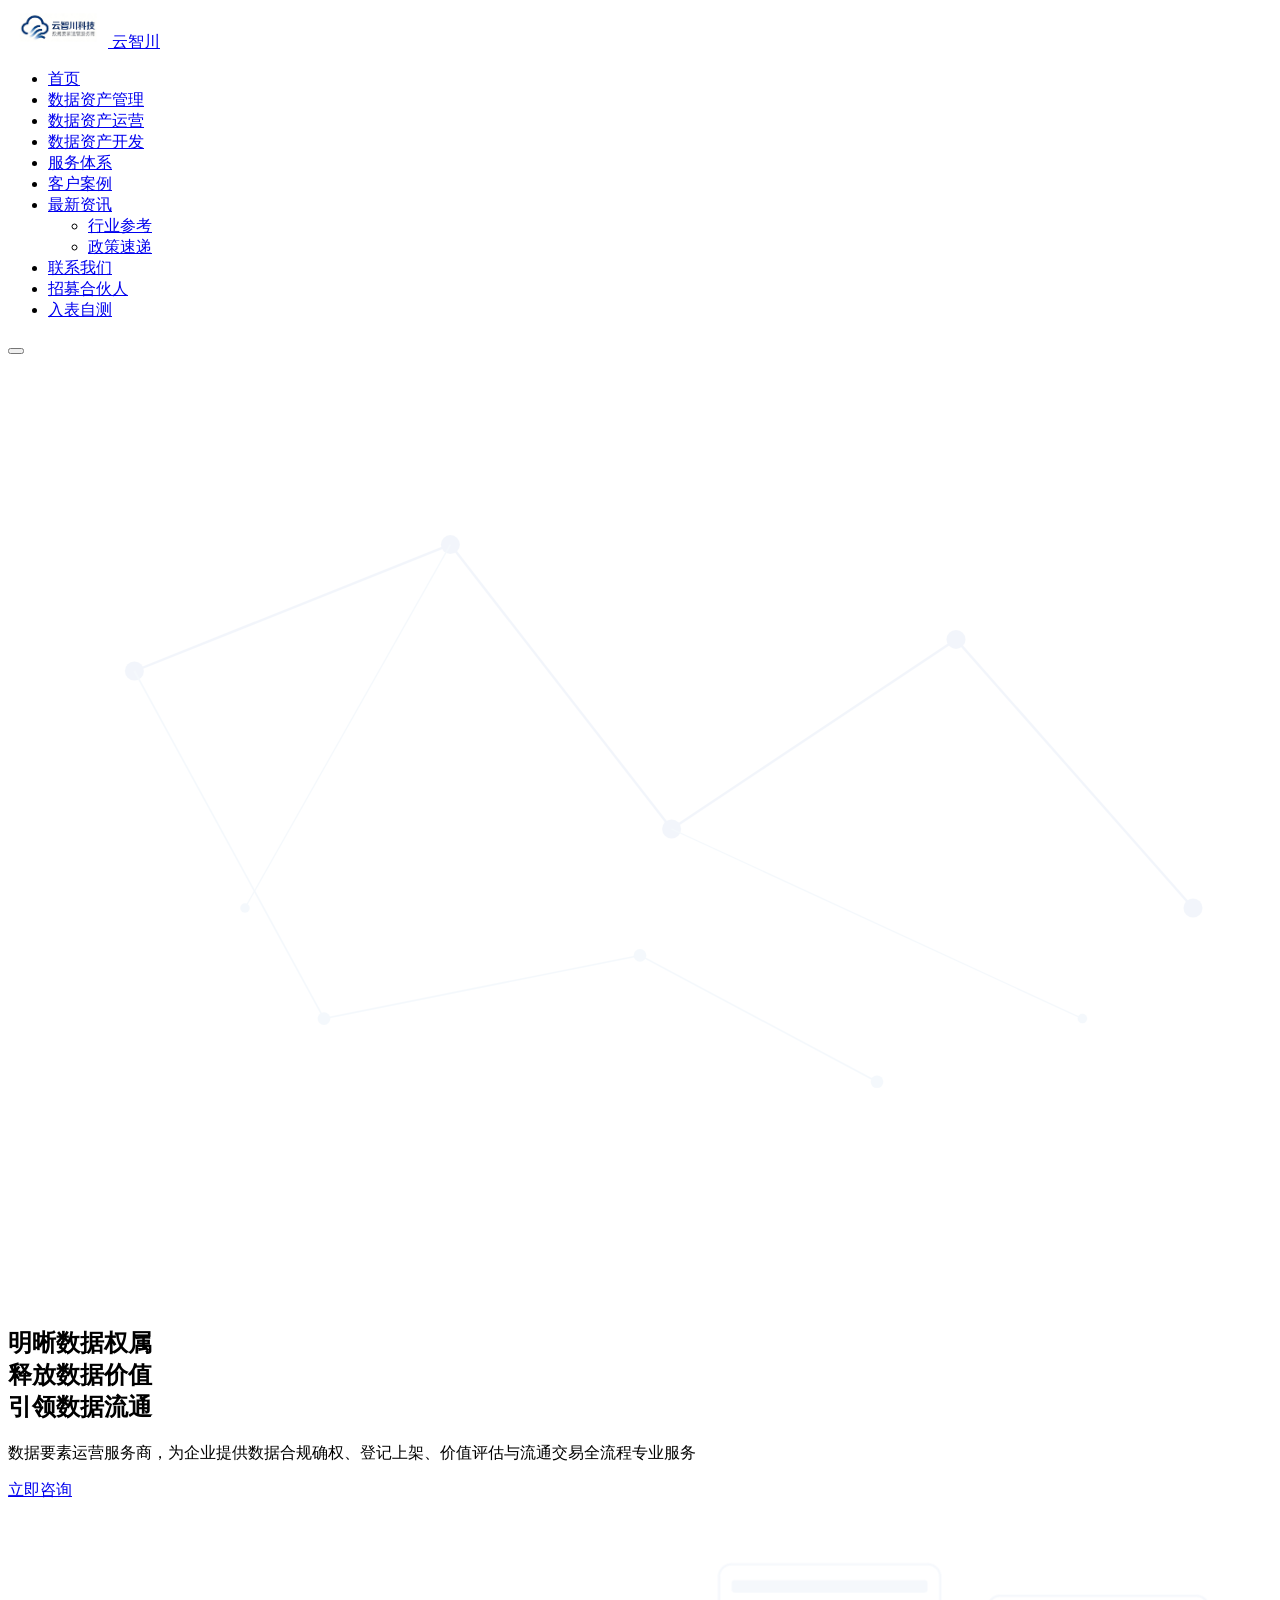
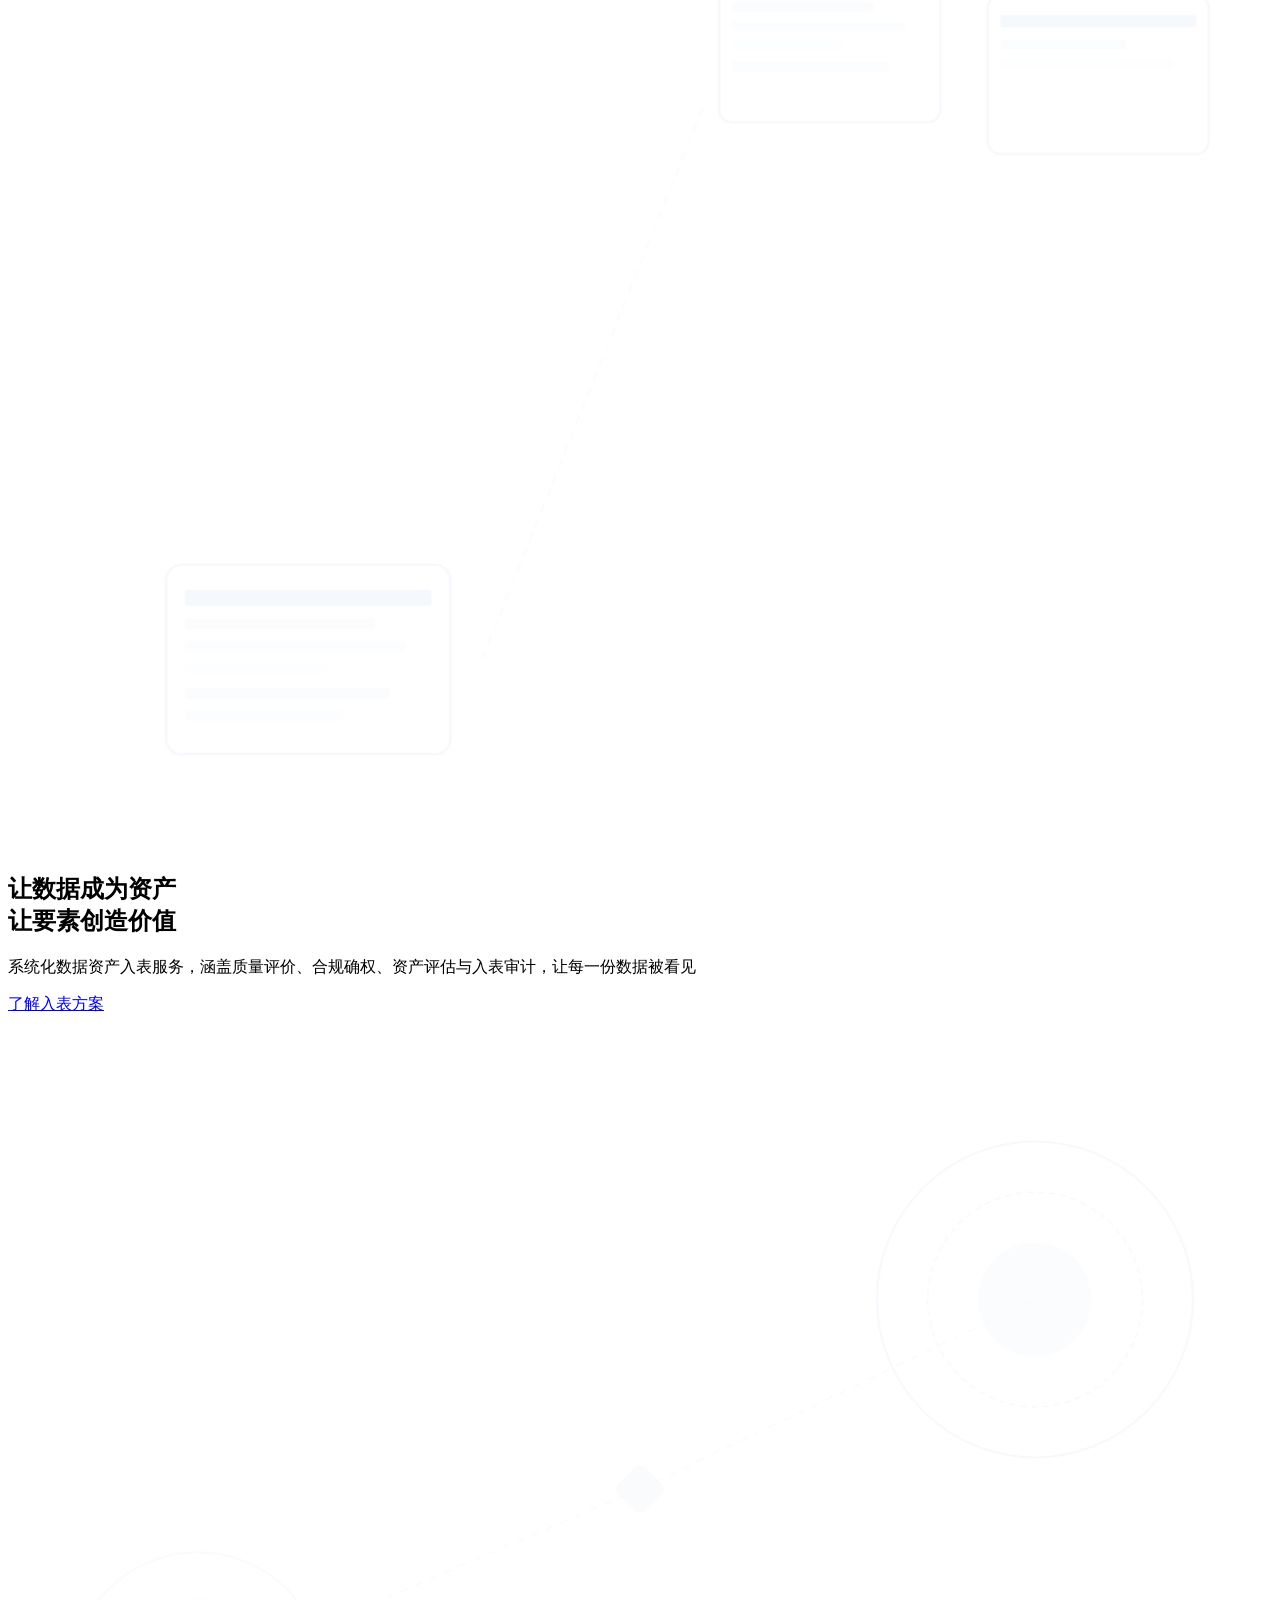
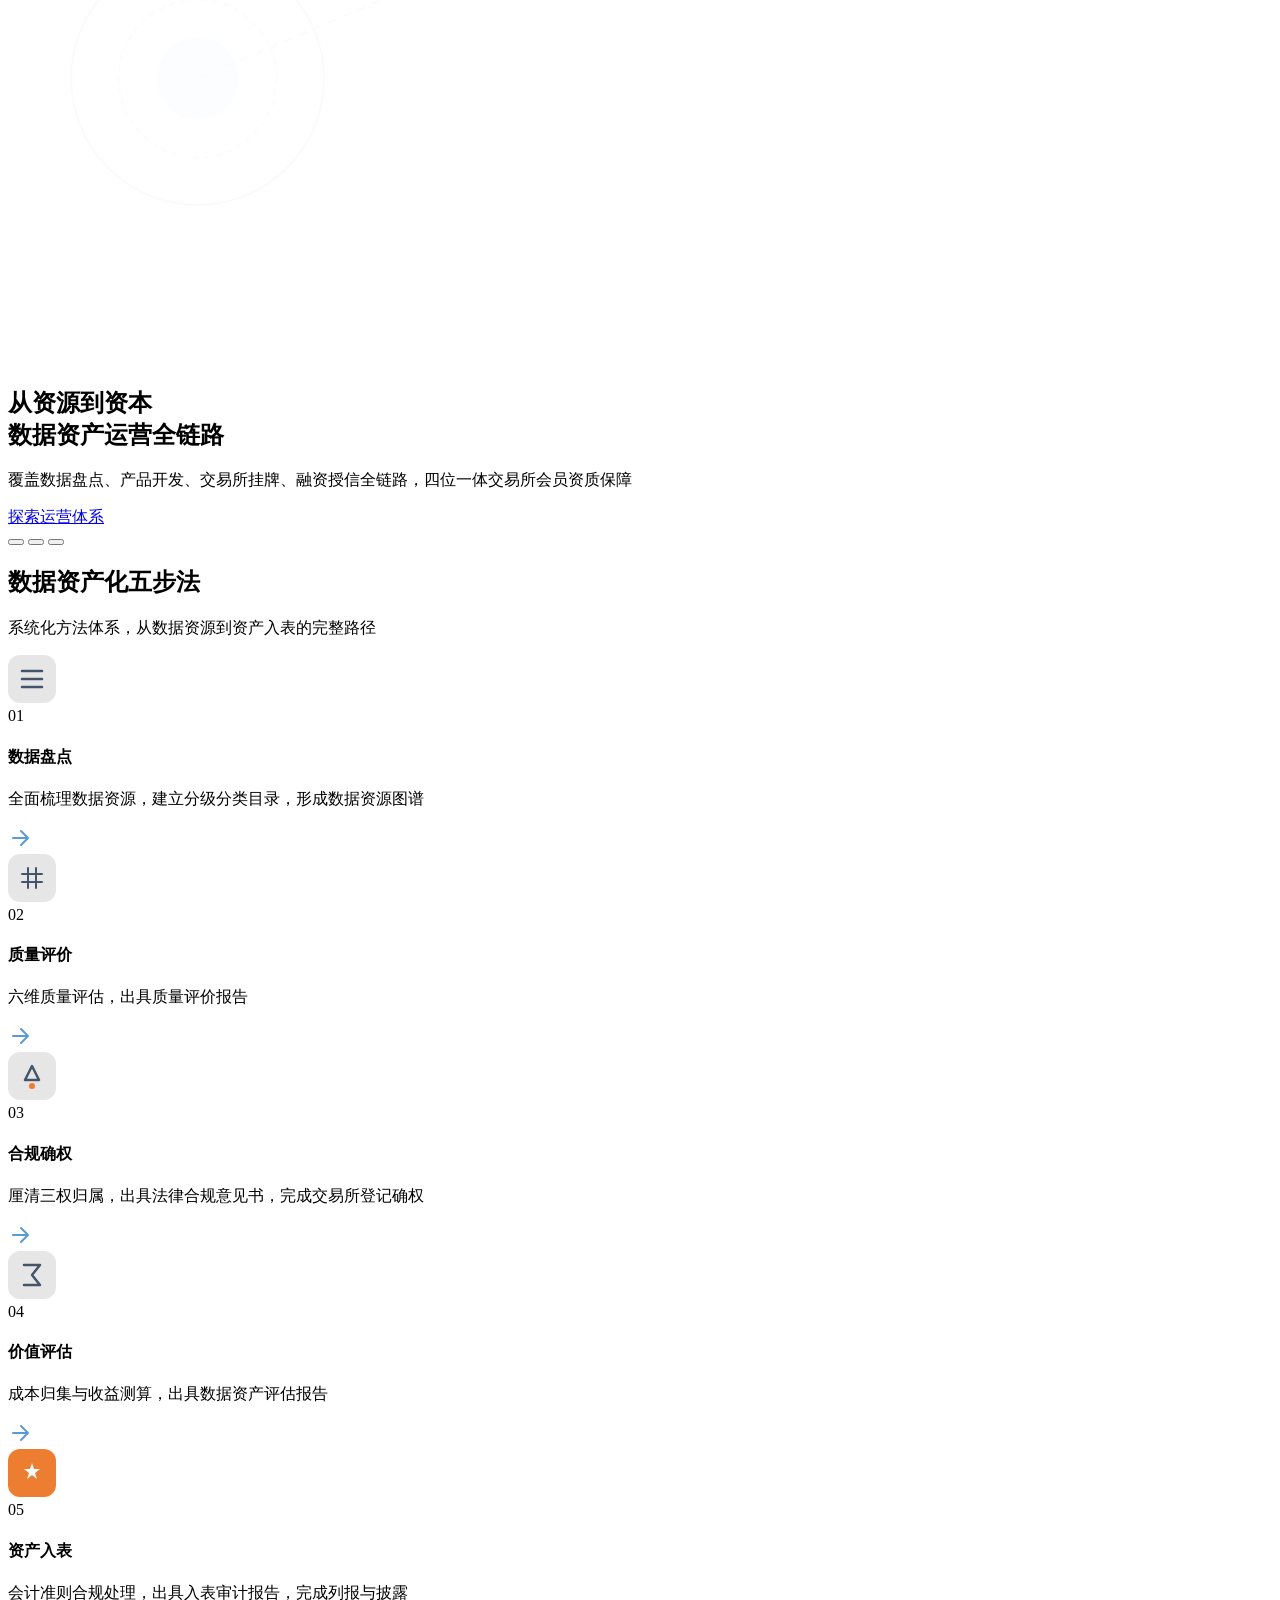
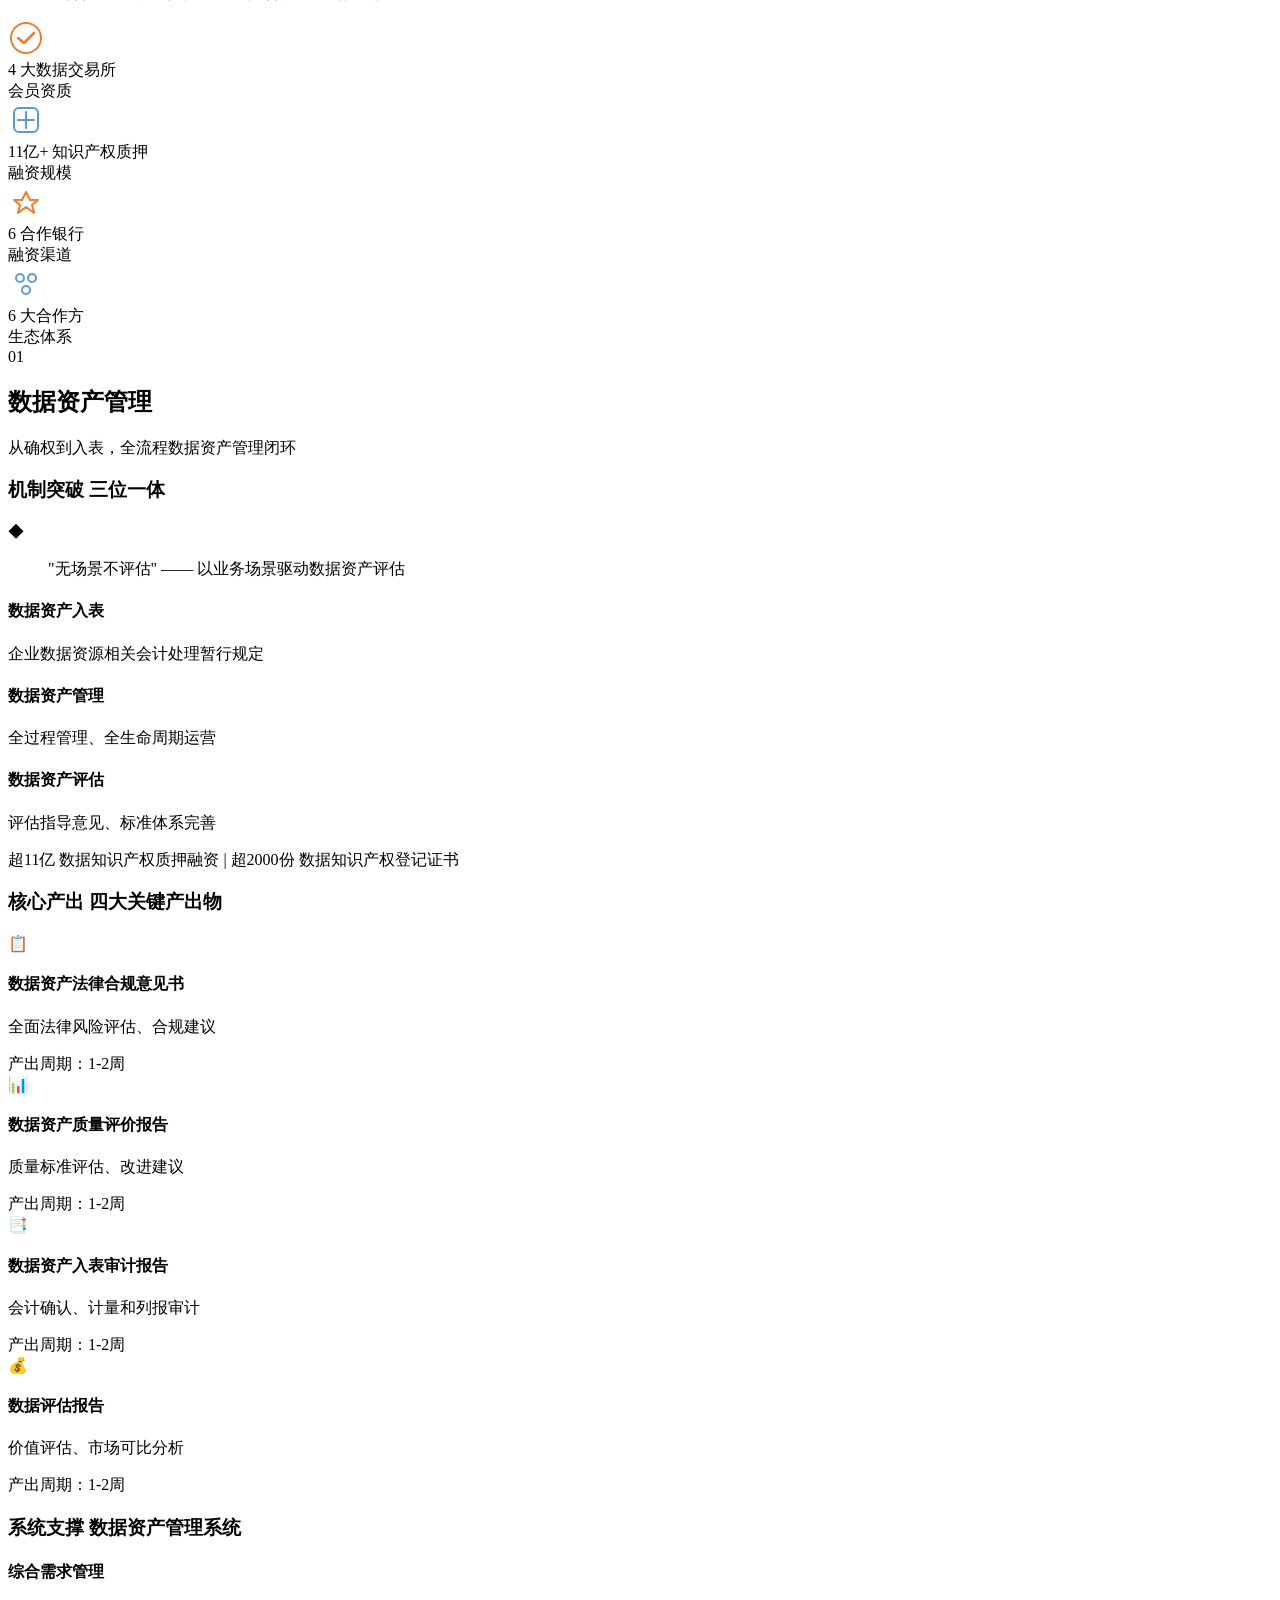
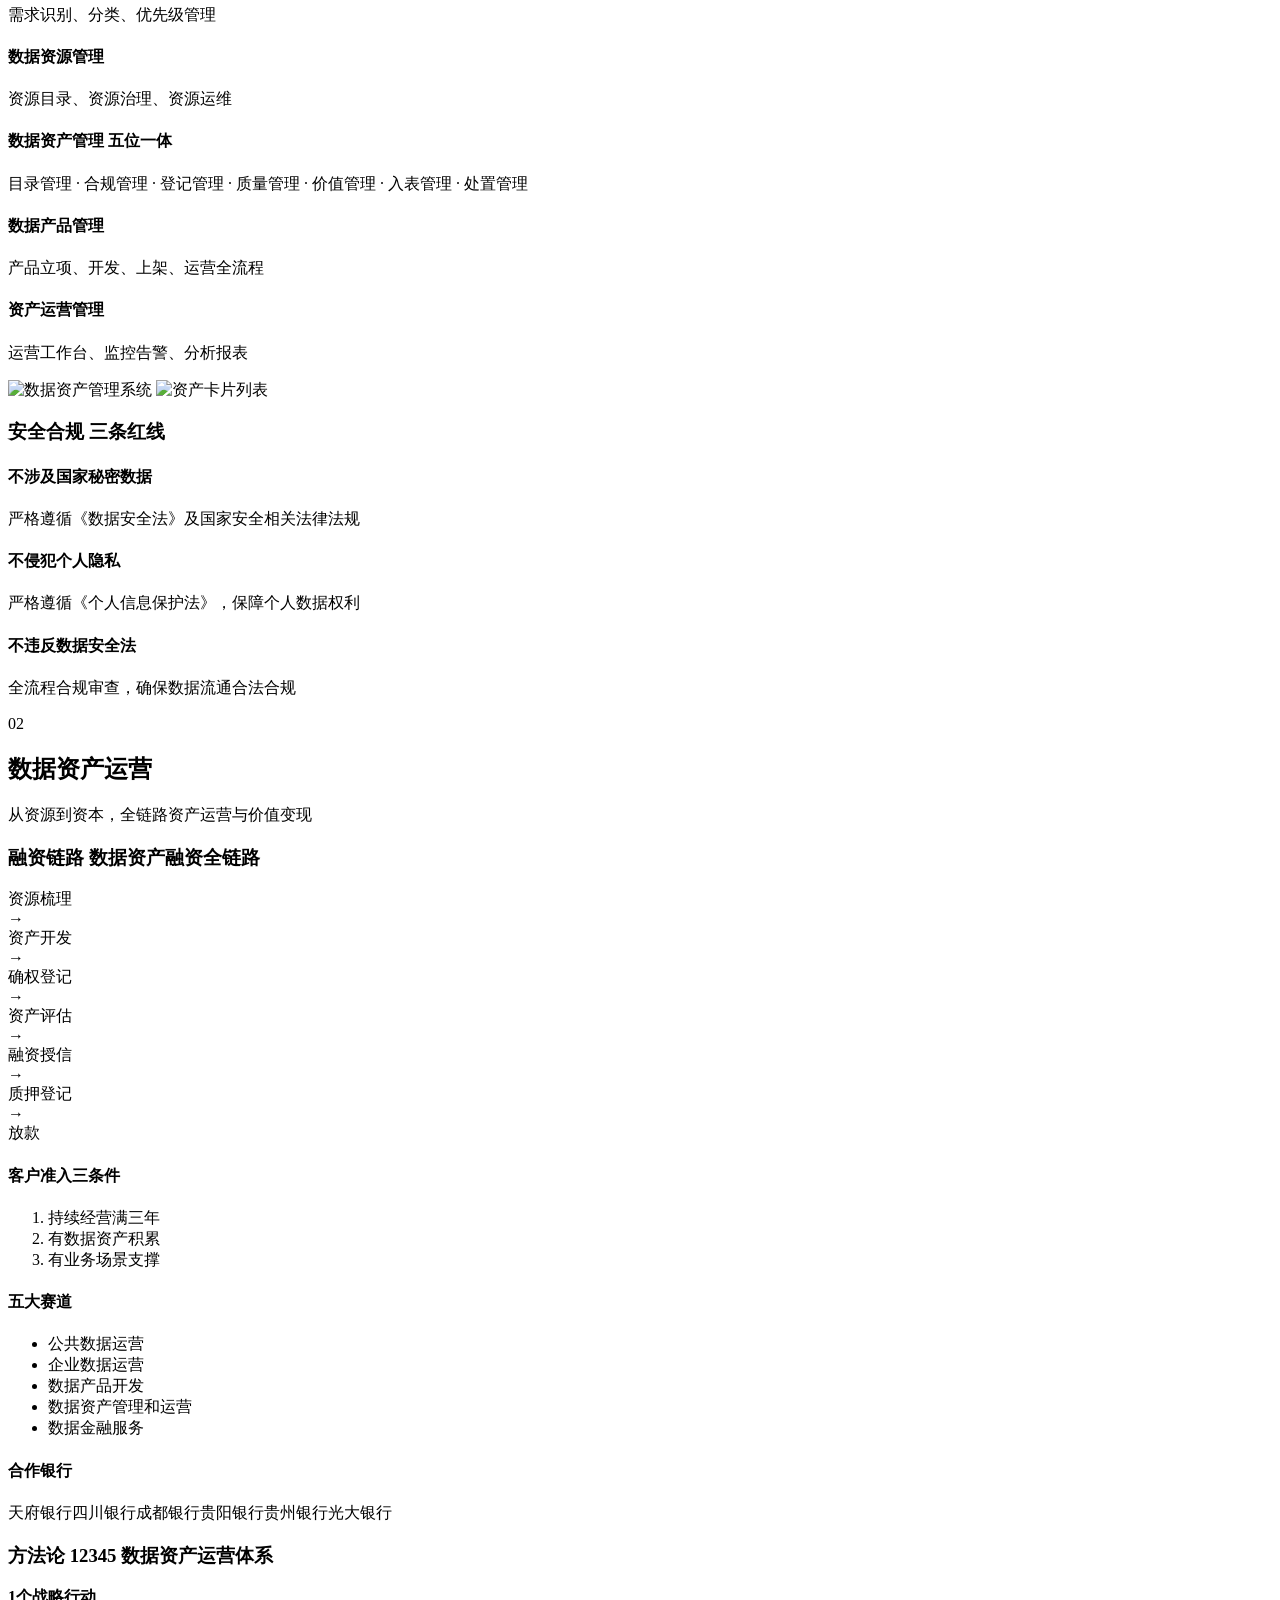
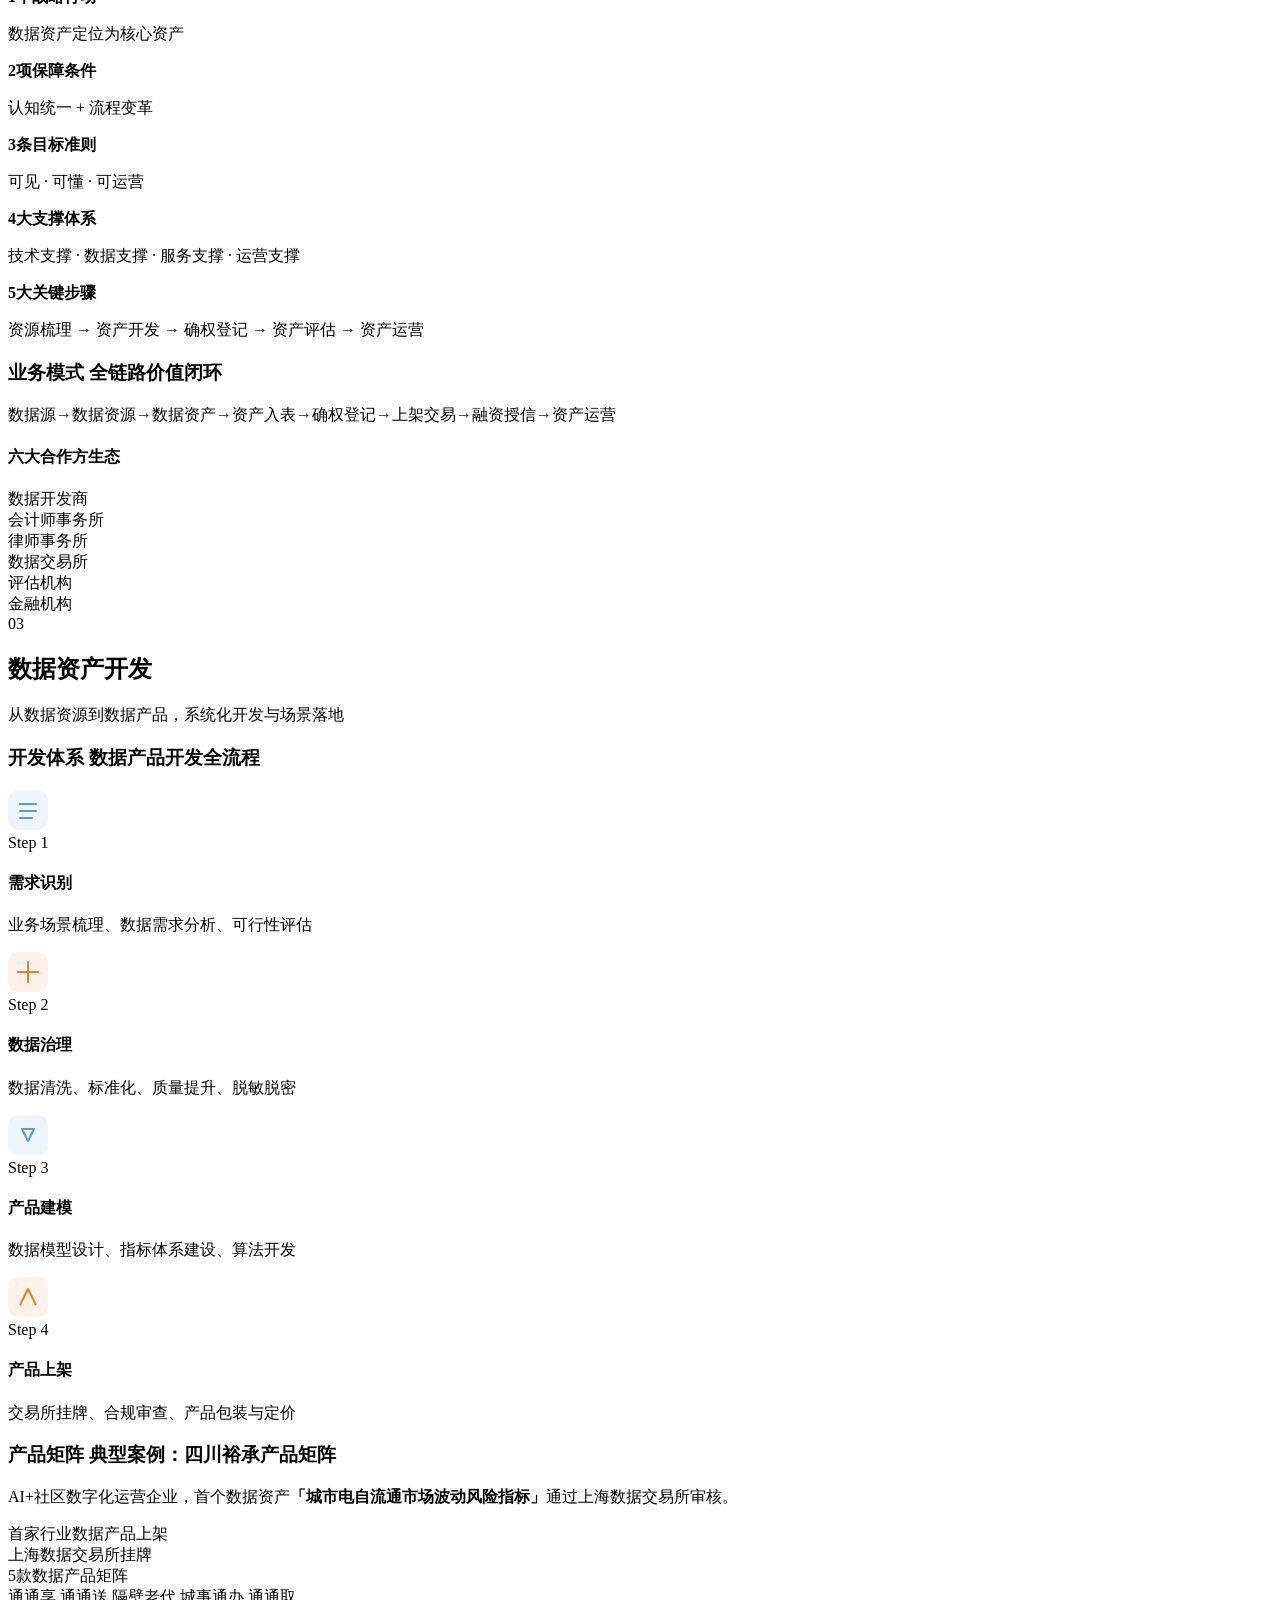
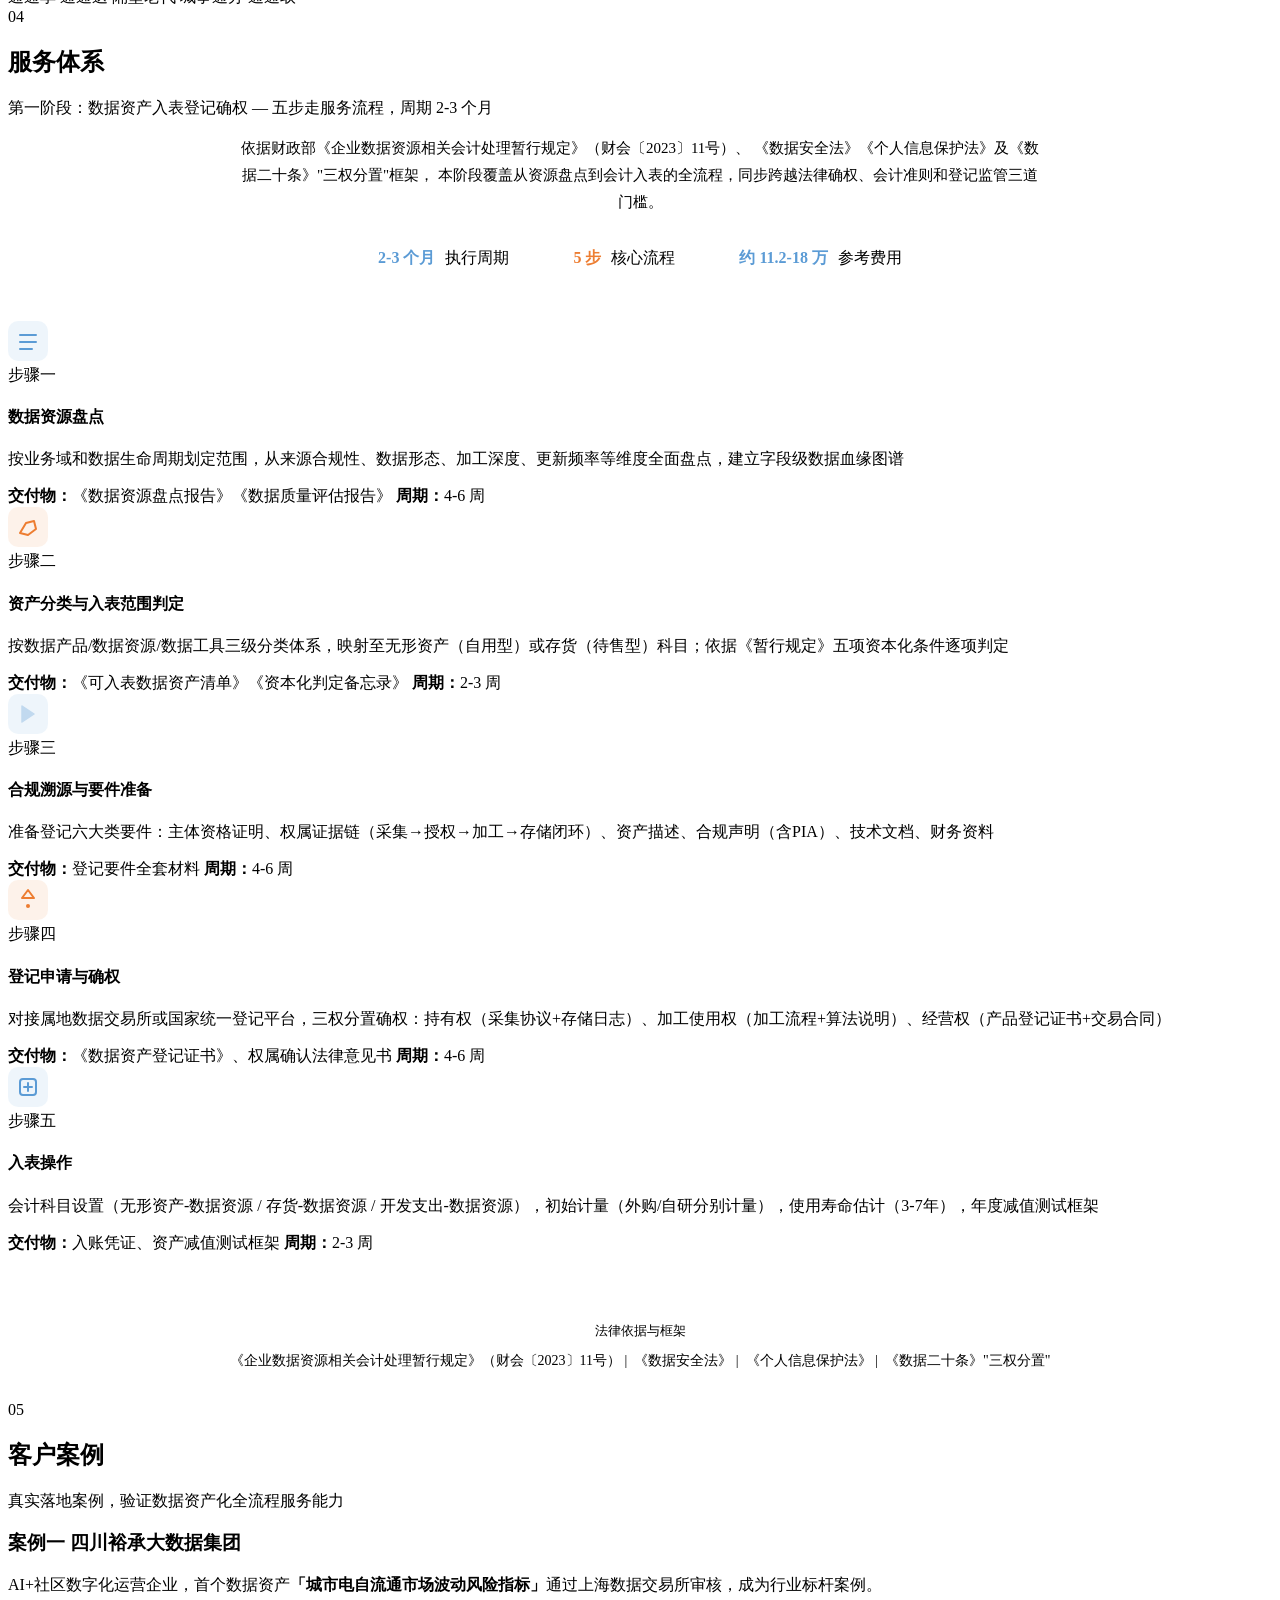
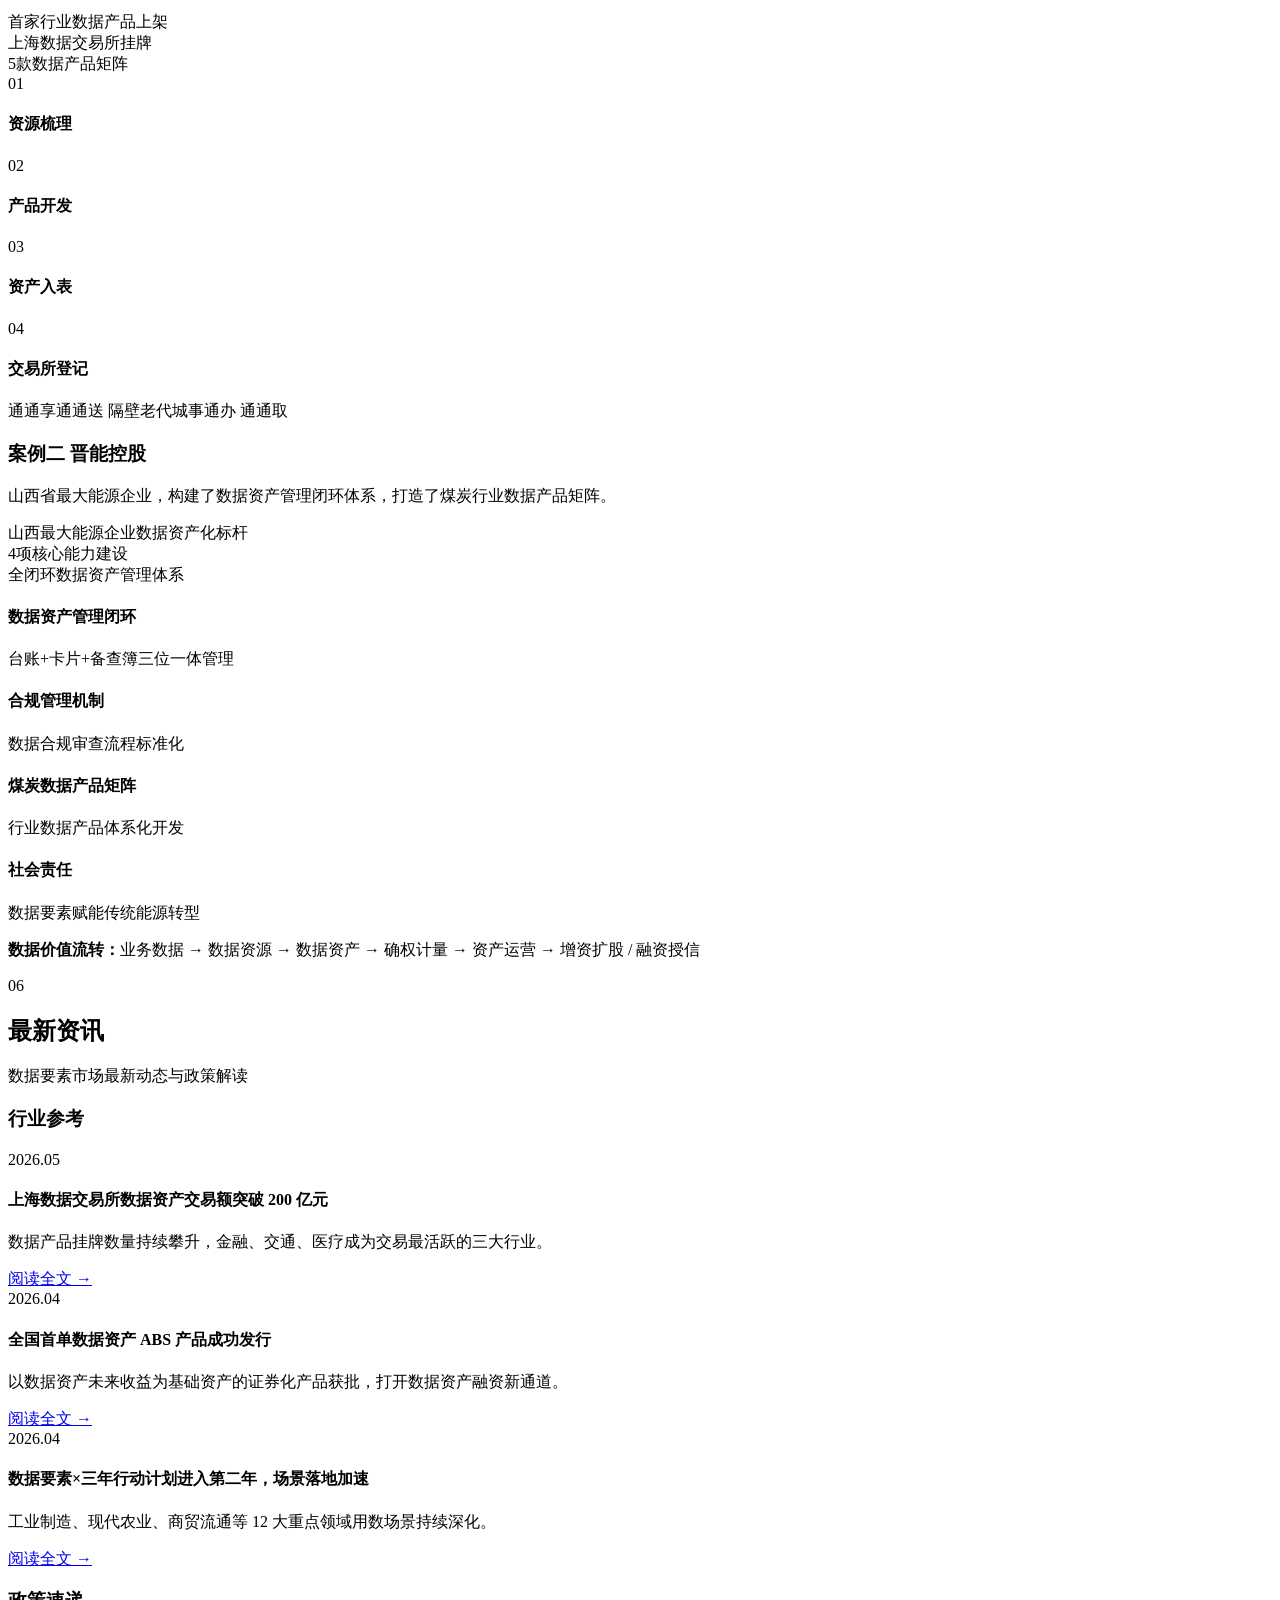
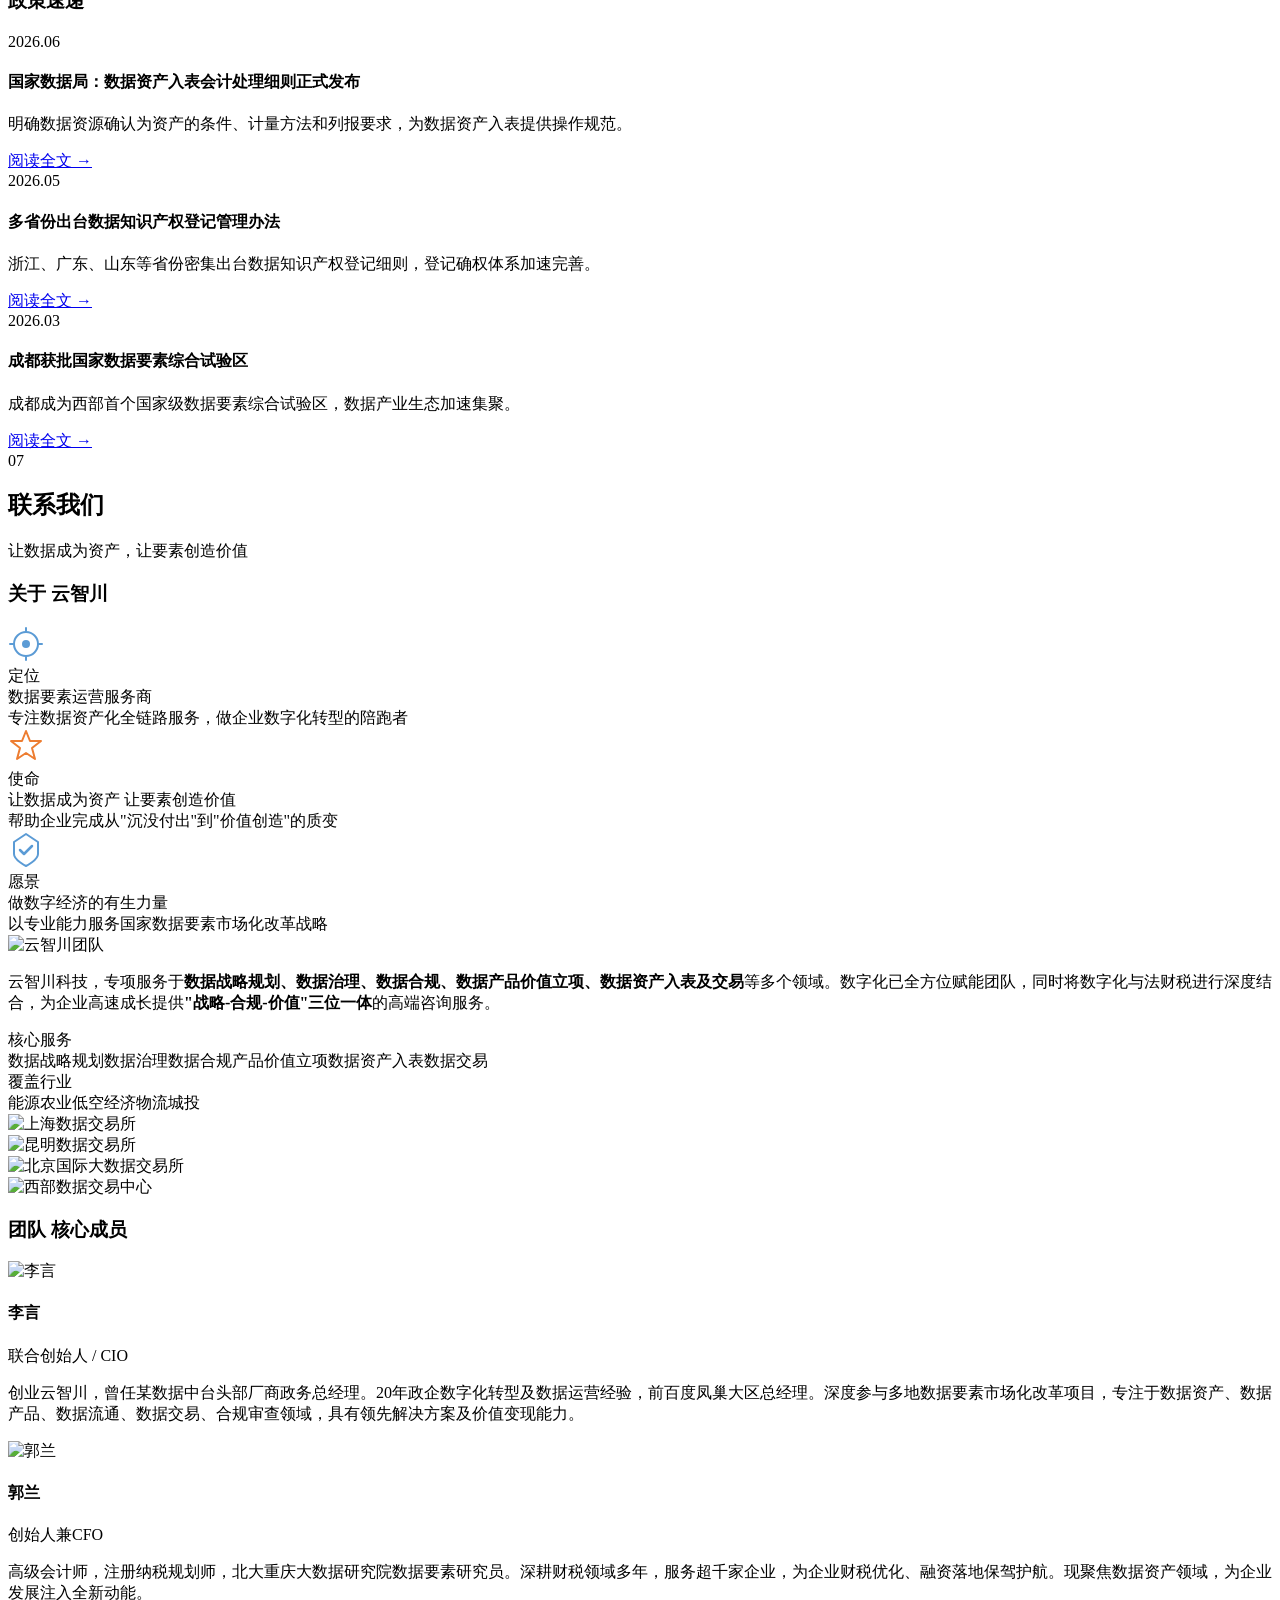
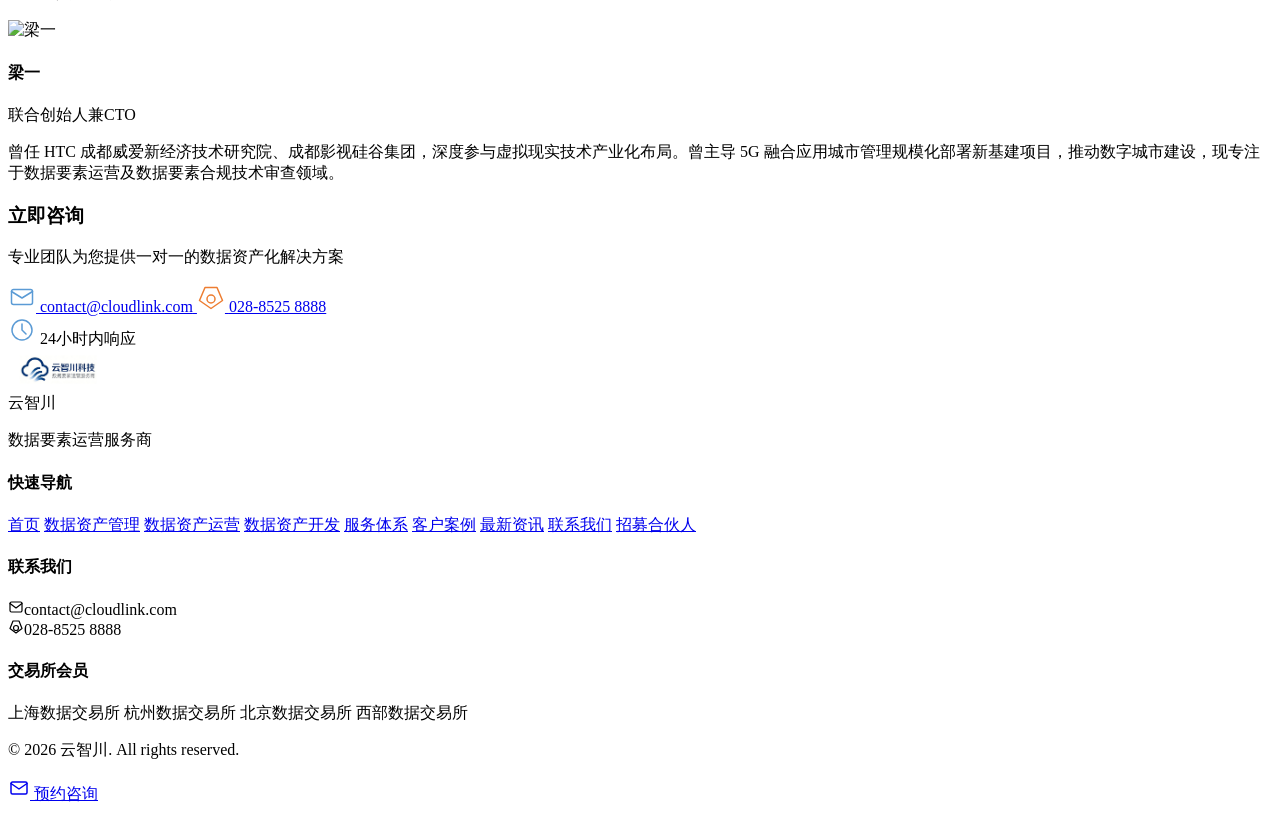
==== index.html @ da071f2e "修复SVG图标尺寸，精确调整logo尺寸为100x39" ====
<!DOCTYPE html>
<html lang="zh-CN">
<head>
<meta charset="UTF-8">
<meta name="viewport" content="width=device-width, initial-scale=1.0">
<meta name="description" content="云智川 - 数据要素运营服务商，让数据成为资产，让要素创造价值">
<title>云智川科技 | 数据要素运营服务商</title>
<link rel="icon" type="image/x-icon" href="images/logo.jpg">
<link rel="stylesheet" href="style.css">
<noscript><style>[data-animate]{opacity:1;transform:none;transition:none}</style></noscript>
</head>
<body>

<!-- ========== HEADER ========== -->
<header class="site-header" id="header">
  <div class="header-inner">
    <a class="logo" href="#home">
      <img src="images/logo.jpg" alt="云智川科技" width="100" height="39" loading="eager">
      <span class="logo-text">云智川</span>
    </a>
    <nav class="main-nav" id="mainNav">
      <ul>
        <li><a href="#home" class="active" aria-current="page">首页</a></li>
        <li><a href="#asset-management">数据资产管理</a></li>
        <li><a href="operations.html">数据资产运营</a></li>
        <li><a href="data-asset-dev.html">数据资产开发</a></li>
        <li><a href="services.html">服务体系</a></li>
        <li><a href="#cases">客户案例</a></li>
        <li class="nav-dropdown">
          <a href="#news" class="nav-dropdown-toggle">最新资讯</a>
          <ul class="nav-dropdown-menu">
            <li><a href="industry-reference.html">行业参考</a></li>
            <li><a href="#news-policy">政策速递</a></li>
          </ul>
        </li>
        <li><a href="#contact">联系我们</a></li>
        <li><a href="partner.html">招募合伙人</a></li>
        <li><a href="self-test.html" class="nav-cta">入表自测</a></li>
      </ul>
    </nav>
    <button class="menu-toggle" id="menuToggle" aria-label="菜单" aria-expanded="false">
      <span></span><span></span><span></span>
    </button>
  </div>
</header>

<main>
<!-- ========== SECTION 1: 首页 HERO CAROUSEL ========== -->
<section class="hero-carousel" id="home">
  <div class="hero-slides" id="heroSlides">
    <!-- Slide 1: 数据权属·流通 -->
    <div class="hero-slide active">
      <div class="hero-slide-bg hero-bg-1"></div>
      <svg class="hero-bg-art" viewBox="0 0 800 600" preserveAspectRatio="xMidYMid slice" xmlns="http://www.w3.org/2000/svg">
        <g opacity="0.06">
          <line x1="80" y1="200" x2="280" y2="120" stroke="#3b6ec4" stroke-width="1.5"/><circle cx="80" cy="200" r="6" fill="#3b6ec4"/><circle cx="280" cy="120" r="6" fill="#3b6ec4"/>
          <line x1="280" y1="120" x2="420" y2="300" stroke="#3b6ec4" stroke-width="1.5"/><circle cx="420" cy="300" r="6" fill="#3b6ec4"/>
          <line x1="420" y1="300" x2="600" y2="180" stroke="#3b6ec4" stroke-width="1.5"/><circle cx="600" cy="180" r="6" fill="#3b6ec4"/>
          <line x1="600" y1="180" x2="750" y2="350" stroke="#3b6ec4" stroke-width="1.5"/><circle cx="750" cy="350" r="6" fill="#3b6ec4"/>
          <line x1="80" y1="200" x2="200" y2="420" stroke="#5b9bd5" stroke-width="1"/><circle cx="200" cy="420" r="4" fill="#5b9bd5"/>
          <line x1="200" y1="420" x2="400" y2="380" stroke="#5b9bd5" stroke-width="1"/><circle cx="400" cy="380" r="4" fill="#5b9bd5"/>
          <line x1="400" y1="380" x2="550" y2="460" stroke="#5b9bd5" stroke-width="1"/><circle cx="550" cy="460" r="4" fill="#5b9bd5"/>
          <line x1="280" y1="120" x2="150" y2="350" stroke="#5b9bd5" stroke-width="0.8"/><circle cx="150" cy="350" r="3" fill="#5b9bd5"/>
          <line x1="420" y1="300" x2="680" y2="420" stroke="#5b9bd5" stroke-width="0.8"/><circle cx="680" cy="420" r="3" fill="#5b9bd5"/>
        </g>
      </svg>
      <div class="hero-slide-content">
        <h2 class="hero-slide-title">明晰数据权属<br>释放数据价值<br>引领数据流通</h2>
        <p class="hero-slide-desc">数据要素运营服务商，为企业提供数据合规确权、登记上架、价值评估与流通交易全流程专业服务</p>
        <a href="#contact" class="btn-cta">立即咨询</a>
      </div>
      <div class="hero-slide-decors">
        <span class="decor-diamond"></span><span class="decor-diamond"></span><span class="decor-diamond"></span>
        <span class="decor-line"></span>
      </div>
    </div>
    <!-- Slide 2: 数据资产·入表 -->
    <div class="hero-slide">
      <div class="hero-slide-bg hero-bg-2"></div>
      <svg class="hero-bg-art" viewBox="0 0 800 600" preserveAspectRatio="xMidYMid slice" xmlns="http://www.w3.org/2000/svg">
        <g opacity="0.05">
          <rect x="450" y="40" width="140" height="100" rx="8" fill="none" stroke="#3b6ec4" stroke-width="1.5"/>
          <rect x="458" y="50" width="124" height="8" rx="2" fill="#3b6ec4"/>
          <rect x="458" y="64" width="90" height="6" rx="2" fill="#5b9bd5" opacity="0.6"/>
          <rect x="458" y="76" width="110" height="6" rx="2" fill="#5b9bd5" opacity="0.4"/>
          <rect x="458" y="88" width="70" height="6" rx="2" fill="#5b9bd5" opacity="0.3"/>
          <rect x="458" y="102" width="100" height="6" rx="2" fill="#5b9bd5" opacity="0.5"/>
          <rect x="620" y="60" width="140" height="100" rx="8" fill="none" stroke="#3b6ec4" stroke-width="1.5"/>
          <rect x="628" y="72" width="124" height="8" rx="2" fill="#3b6ec4"/>
          <rect x="628" y="88" width="80" height="6" rx="2" fill="#5b9bd5" opacity="0.5"/>
          <rect x="628" y="100" width="110" height="6" rx="2" fill="#5b9bd5" opacity="0.4"/>
          <rect x="100" y="420" width="180" height="120" rx="10" fill="none" stroke="#3b6ec4" stroke-width="1.5"/>
          <rect x="112" y="436" width="156" height="10" rx="2" fill="#3b6ec4"/>
          <rect x="112" y="454" width="120" height="7" rx="2" fill="#5b9bd5" opacity="0.5"/>
          <rect x="112" y="468" width="140" height="7" rx="2" fill="#5b9bd5" opacity="0.4"/>
          <rect x="112" y="482" width="90" height="7" rx="2" fill="#5b9bd5" opacity="0.3"/>
          <rect x="112" y="498" width="130" height="7" rx="2" fill="#5b9bd5" opacity="0.5"/>
          <rect x="112" y="512" width="100" height="7" rx="2" fill="#5b9bd5" opacity="0.35"/>
          <line x1="300" y1="480" x2="440" y2="130" stroke="#5b9bd5" stroke-width="0.8" stroke-dasharray="6,4"/>
        </g>
      </svg>
      <div class="hero-slide-content">
        <h2 class="hero-slide-title">让数据成为资产<br>让要素创造价值</h2>
        <p class="hero-slide-desc">系统化数据资产入表服务，涵盖质量评价、合规确权、资产评估与入表审计，让每一份数据被看见</p>
        <a href="#asset-management" class="btn-cta">了解入表方案</a>
      </div>
      <div class="hero-slide-decors">
        <span class="decor-diamond"></span><span class="decor-diamond"></span><span class="decor-diamond"></span>
        <span class="decor-line"></span><span class="decor-line secondary"></span>
      </div>
    </div>
    <!-- Slide 3: 运营全链路 -->
    <div class="hero-slide">
      <div class="hero-slide-bg hero-bg-3"></div>
      <svg class="hero-bg-art" viewBox="0 0 800 600" preserveAspectRatio="xMidYMid slice" xmlns="http://www.w3.org/2000/svg">
        <g opacity="0.05">
          <circle cx="650" cy="180" r="100" fill="none" stroke="#3b6ec4" stroke-width="1.2"/>
          <circle cx="650" cy="180" r="68" fill="none" stroke="#3b6ec4" stroke-width="0.8" stroke-dasharray="4,3"/>
          <circle cx="650" cy="180" r="36" fill="#3b6ec4" opacity="0.4"/>
          <circle cx="120" cy="420" r="80" fill="none" stroke="#5b9bd5" stroke-width="1"/>
          <circle cx="120" cy="420" r="50" fill="none" stroke="#5b9bd5" stroke-width="0.7" stroke-dasharray="4,3"/>
          <circle cx="120" cy="420" r="26" fill="#5b9bd5" opacity="0.35"/>
          <line x1="120" y1="420" x2="400" y2="300" stroke="#5b9bd5" stroke-width="0.7" stroke-dasharray="5,5"/>
          <line x1="400" y1="300" x2="650" y2="180" stroke="#5b9bd5" stroke-width="0.7" stroke-dasharray="5,5"/>
          <rect x="388" y="288" width="24" height="24" rx="4" fill="#3b6ec4" opacity="0.5" transform="rotate(45 400 300)"/>
        </g>
      </svg>
      <div class="hero-slide-content">
        <h2 class="hero-slide-title">从资源到资本<br>数据资产运营全链路</h2>
        <p class="hero-slide-desc">覆盖数据盘点、产品开发、交易所挂牌、融资授信全链路，四位一体交易所会员资质保障</p>
        <a href="#asset-operation" class="btn-cta">探索运营体系</a>
      </div>
      <div class="hero-slide-decors">
        <span class="decor-diamond"></span><span class="decor-diamond"></span><span class="decor-diamond"></span>
        <span class="decor-line"></span><span class="decor-line secondary"></span><span class="decor-line tertiary"></span>
      </div>
    </div>
  </div>
  <!-- Indicators -->
  <div class="hero-indicators" id="heroIndicators">
    <button class="hero-dot active" data-slide="0" aria-label="Slide 1"></button>
    <button class="hero-dot" data-slide="1" aria-label="Slide 2"></button>
    <button class="hero-dot" data-slide="2" aria-label="Slide 3"></button>
  </div>
  <div class="hero-scroll-hint"><span></span></div>
</section>

<!-- ========== 数据资产化五步法 ========== -->
<section class="section methodology-strip" id="methodology">
  <div class="container">
    <div class="section-header">
      <h2>数据资产化五步法</h2>
      <p class="section-desc">系统化方法体系，从数据资源到资产入表的完整路径</p>
    </div>
    <div class="methodology-flow">
      <div class="method-step" data-animate>
        <div class="method-icon"><svg width="48" height="48" viewBox="0 0 48 48" fill="none"><rect width="48" height="48" rx="12" fill="#E7E6E6"/><path d="M14 16h20M14 24h20M14 32h20" stroke="#44546A" stroke-width="2.5" stroke-linecap="round"/></svg></div>
        <div class="method-num">01</div>
        <h4>数据盘点</h4>
        <p>全面梳理数据资源，建立分级分类目录，形成数据资源图谱</p>
      </div>
      <div class="method-connector"><svg width="24" height="24" viewBox="0 0 24 24" fill="none"><path d="M5 12h14M13 5l7 7-7 7" stroke="#5B9BD5" stroke-width="2" stroke-linecap="round" stroke-linejoin="round"/></svg></div>
      <div class="method-step" data-animate>
        <div class="method-icon"><svg width="48" height="48" viewBox="0 0 48 48" fill="none"><rect width="48" height="48" rx="12" fill="#E7E6E6"/><path d="M20 14v20M28 14v20M14 20h20M14 28h20" stroke="#44546A" stroke-width="2" stroke-linecap="round"/></svg></div>
        <div class="method-num">02</div>
        <h4>质量评价</h4>
        <p>六维质量评估，出具质量评价报告</p>
      </div>
      <div class="method-connector"><svg width="24" height="24" viewBox="0 0 24 24" fill="none"><path d="M5 12h14M13 5l7 7-7 7" stroke="#5B9BD5" stroke-width="2" stroke-linecap="round" stroke-linejoin="round"/></svg></div>
      <div class="method-step" data-animate>
        <div class="method-icon"><svg width="48" height="48" viewBox="0 0 48 48" fill="none"><rect width="48" height="48" rx="12" fill="#E7E6E6"/><path d="M24 14l7 14H17l7-14z" stroke="#44546A" stroke-width="2.5" stroke-linecap="round" stroke-linejoin="round"/><circle cx="24" cy="34" r="3" fill="#ED7D31"/></svg></div>
        <div class="method-num">03</div>
        <h4>合规确权</h4>
        <p>厘清三权归属，出具法律合规意见书，完成交易所登记确权</p>
      </div>
      <div class="method-connector"><svg width="24" height="24" viewBox="0 0 24 24" fill="none"><path d="M5 12h14M13 5l7 7-7 7" stroke="#5B9BD5" stroke-width="2" stroke-linecap="round" stroke-linejoin="round"/></svg></div>
      <div class="method-step" data-animate>
        <div class="method-icon"><svg width="48" height="48" viewBox="0 0 48 48" fill="none"><rect width="48" height="48" rx="12" fill="#E7E6E6"/><path d="M16 14h16l-8 10 8 10H16" stroke="#44546A" stroke-width="2.5" stroke-linecap="round" stroke-linejoin="round"/></svg></div>
        <div class="method-num">04</div>
        <h4>价值评估</h4>
        <p>成本归集与收益测算，出具数据资产评估报告</p>
      </div>
      <div class="method-connector"><svg width="24" height="24" viewBox="0 0 24 24" fill="none"><path d="M5 12h14M13 5l7 7-7 7" stroke="#5B9BD5" stroke-width="2" stroke-linecap="round" stroke-linejoin="round"/></svg></div>
      <div class="method-step" data-animate>
        <div class="method-icon"><svg width="48" height="48" viewBox="0 0 48 48" fill="none"><rect width="48" height="48" rx="12" fill="#ED7D31"/><path d="M24 14l2 6h6l-5 4 2 6-5-4-5 4 2-6-5-4h6l2-6z" fill="#FFF"/></svg></div>
        <div class="method-num">05</div>
        <h4>资产入表</h4>
        <p>会计准则合规处理，出具入表审计报告，完成列报与披露</p>
      </div>
    </div>
  </div>
</section>

<!-- ========== 信任资质 ========== -->
<section class="trust-strip" id="trust">
  <div class="container">
    <div class="trust-grid">
      <div class="trust-item">
        <div class="trust-icon"><svg width="36" height="36" viewBox="0 0 36 36" fill="none"><circle cx="18" cy="18" r="15" stroke="#ED7D31" stroke-width="2"/><path d="M10 18l6 5 10-10" stroke="#ED7D31" stroke-width="2.5" stroke-linecap="round" stroke-linejoin="round"/></svg></div>
        <span class="trust-num">4</span>
        <span class="trust-label">大数据交易所<br>会员资质</span>
      </div>
      <div class="trust-item">
        <div class="trust-icon"><svg width="36" height="36" viewBox="0 0 36 36" fill="none"><rect x="6" y="6" width="24" height="24" rx="5" stroke="#5B9BD5" stroke-width="2"/><path d="M18 10v16M10 18h16" stroke="#5B9BD5" stroke-width="2" stroke-linecap="round"/></svg></div>
        <span class="trust-num">11亿+</span>
        <span class="trust-label">知识产权质押<br>融资规模</span>
      </div>
      <div class="trust-item">
        <div class="trust-icon"><svg width="36" height="36" viewBox="0 0 36 36" fill="none"><path d="M18 8l4 8h8l-6 5 2 8-8-6-8 6 2-8-6-5h8l4-8z" stroke="#ED7D31" stroke-width="2" stroke-linejoin="round"/></svg></div>
        <span class="trust-num">6</span>
        <span class="trust-label">合作银行<br>融资渠道</span>
      </div>
      <div class="trust-item">
        <div class="trust-icon"><svg width="36" height="36" viewBox="0 0 36 36" fill="none"><circle cx="12" cy="12" r="4" stroke="#5B9BD5" stroke-width="2"/><circle cx="24" cy="12" r="4" stroke="#5B9BD5" stroke-width="2"/><circle cx="18" cy="24" r="4" stroke="#5B9BD5" stroke-width="2"/></svg></div>
        <span class="trust-num">6</span>
        <span class="trust-label">大合作方<br>生态体系</span>
      </div>
    </div>
  </div>
</section>

<!-- ========== SECTION 2: 数据资产管理 ========== -->
<section class="section" id="asset-management">
  <div class="container">
    <div class="section-header">
      <span class="section-num">01</span>
      <h2>数据资产管理</h2>
      <p class="section-desc">从确权到入表，全流程数据资产管理闭环</p>
    </div>

    <!-- 三位一体机制 -->
    <div class="subsection">
      <h3><span>机制突破</span> 三位一体</h3>
      <div class="mechanism-content">
        <div class="principle-card">
          <div class="principle-icon">◆</div>
          <blockquote>"无场景不评估" —— 以业务场景驱动数据资产评估</blockquote>
        </div>
        <div class="triple-pillars">
          <div class="pillar" data-animate>
            <h4>数据资产入表</h4>
            <p>企业数据资源相关会计处理暂行规定</p>
          </div>
          <div class="pillar" data-animate>
            <h4>数据资产管理</h4>
            <p>全过程管理、全生命周期运营</p>
          </div>
          <div class="pillar" data-animate>
            <h4>数据资产评估</h4>
            <p>评估指导意见、标准体系完善</p>
          </div>
        </div>
        <div class="highlight-stats">
          <span class="accent">超11亿</span> 数据知识产权质押融资 |
          <span class="accent">超2000份</span> 数据知识产权登记证书
        </div>
      </div>
    </div>

    <!-- 四大关键产出物 -->
    <div class="subsection">
      <h3><span>核心产出</span> 四大关键产出物</h3>
      <div class="deliverables">
        <div class="deliverable-card" data-animate>
          <div class="deliverable-icon">📋</div>
          <h4>数据资产法律合规意见书</h4>
          <p>全面法律风险评估、合规建议</p>
          <span class="deliverable-cycle">产出周期：1-2周</span>
        </div>
        <div class="deliverable-card" data-animate>
          <div class="deliverable-icon">📊</div>
          <h4>数据资产质量评价报告</h4>
          <p>质量标准评估、改进建议</p>
          <span class="deliverable-cycle">产出周期：1-2周</span>
        </div>
        <div class="deliverable-card" data-animate>
          <div class="deliverable-icon">📑</div>
          <h4>数据资产入表审计报告</h4>
          <p>会计确认、计量和列报审计</p>
          <span class="deliverable-cycle">产出周期：1-2周</span>
        </div>
        <div class="deliverable-card" data-animate>
          <div class="deliverable-icon">💰</div>
          <h4>数据评估报告</h4>
          <p>价值评估、市场可比分析</p>
          <span class="deliverable-cycle">产出周期：1-2周</span>
        </div>
      </div>
    </div>

    <!-- 数据资产管理系统 -->
    <div class="subsection">
      <h3><span>系统支撑</span> 数据资产管理系统</h3>
      <div class="system-showcase">
        <div class="system-features">
          <div class="sys-feature" data-animate><h4>综合需求管理</h4><p>需求识别、分类、优先级管理</p></div>
          <div class="sys-feature" data-animate><h4>数据资源管理</h4><p>资源目录、资源治理、资源运维</p></div>
          <div class="sys-feature" data-animate><h4>数据资产管理 <span class="tag">五位一体</span></h4><p>目录管理 · 合规管理 · 登记管理 · 质量管理 · 价值管理 · 入表管理 · 处置管理</p></div>
          <div class="sys-feature" data-animate><h4>数据产品管理</h4><p>产品立项、开发、上架、运营全流程</p></div>
          <div class="sys-feature" data-animate><h4>资产运营管理</h4><p>运营工作台、监控告警、分析报表</p></div>
        </div>
        <div class="system-images">
          <img src="images/ppt_image52.png" alt="数据资产管理系统" loading="lazy">
          <img src="images/ppt_image53.png" alt="资产卡片列表" loading="lazy">
        </div>
      </div>
    </div>

    <!-- 三条红线 -->
    <div class="subsection">
      <h3><span>安全合规</span> 三条红线</h3>
      <div class="triple-pillars">
        <div class="pillar" data-animate><h4>不涉及国家秘密数据</h4><p>严格遵循《数据安全法》及国家安全相关法律法规</p></div>
        <div class="pillar" data-animate><h4>不侵犯个人隐私</h4><p>严格遵循《个人信息保护法》，保障个人数据权利</p></div>
        <div class="pillar" data-animate><h4>不违反数据安全法</h4><p>全流程合规审查，确保数据流通合法合规</p></div>
      </div>
    </div>
  </div>
</section>

<!-- ========== SECTION 3: 数据资产运营 ========== -->
<section class="section section-alt" id="asset-operation">
  <div class="container">
    <div class="section-header">
      <span class="section-num">02</span>
      <h2>数据资产运营</h2>
      <p class="section-desc">从资源到资本，全链路资产运营与价值变现</p>
    </div>

    <!-- 数据资产融资全链路 -->
    <div class="subsection">
      <h3><span>融资链路</span> 数据资产融资全链路</h3>
      <div class="finance-flow">
        <div class="finance-step">资源梳理</div><div class="finance-connector">→</div>
        <div class="finance-step">资产开发</div><div class="finance-connector">→</div>
        <div class="finance-step">确权登记</div><div class="finance-connector">→</div>
        <div class="finance-step">资产评估</div><div class="finance-connector">→</div>
        <div class="finance-step">融资授信</div><div class="finance-connector">→</div>
        <div class="finance-step">质押登记</div><div class="finance-connector">→</div>
        <div class="finance-step accent-step">放款</div>
      </div>
      <div class="finance-detail">
        <div class="detail-card"><h4>客户准入三条件</h4><ol><li>持续经营满三年</li><li>有数据资产积累</li><li>有业务场景支撑</li></ol></div>
        <div class="detail-card"><h4>五大赛道</h4><ul><li>公共数据运营</li><li>企业数据运营</li><li>数据产品开发</li><li>数据资产管理和运营</li><li>数据金融服务</li></ul></div>
        <div class="detail-card"><h4>合作银行</h4><div class="bank-grid"><span class="bank-item">天府银行</span><span class="bank-item">四川银行</span><span class="bank-item">成都银行</span><span class="bank-item">贵阳银行</span><span class="bank-item">贵州银行</span><span class="bank-item">光大银行</span></div></div>
      </div>
    </div>

    <!-- 12345方法论 -->
    <div class="subsection">
      <h3><span>方法论</span> 12345 数据资产运营体系</h3>
      <div class="pyramid">
        <div class="pyramid-level level-1" data-animate><strong>1个战略行动</strong><p>数据资产定位为核心资产</p></div>
        <div class="pyramid-level level-2" data-animate><strong>2项保障条件</strong><p>认知统一 + 流程变革</p></div>
        <div class="pyramid-level level-3" data-animate><strong>3条目标准则</strong><p>可见 · 可懂 · 可运营</p></div>
        <div class="pyramid-level level-4" data-animate><strong>4大支撑体系</strong><p>技术支撑 · 数据支撑 · 服务支撑 · 运营支撑</p></div>
        <div class="pyramid-level level-5" data-animate><strong>5大关键步骤</strong><p>资源梳理 → 资产开发 → 确权登记 → 资产评估 → 资产运营</p></div>
      </div>
    </div>

    <!-- 业务模式与生态 -->
    <div class="subsection">
      <h3><span>业务模式</span> 全链路价值闭环</h3>
      <div class="value-chain">
        <span>数据源</span><span>→</span><span>数据资源</span><span>→</span><span>数据资产</span><span>→</span><span>资产入表</span><span>→</span><span>确权登记</span><span>→</span><span>上架交易</span><span>→</span><span>融资授信</span><span>→</span><span>资产运营</span>
      </div>
      <div class="ecosystem">
        <h4>六大合作方生态</h4>
        <div class="eco-grid">
          <div class="eco-item">数据开发商</div><div class="eco-item">会计师事务所</div>
          <div class="eco-item">律师事务所</div><div class="eco-item">数据交易所</div>
          <div class="eco-item">评估机构</div><div class="eco-item">金融机构</div>
        </div>
      </div>
    </div>
  </div>
</section>

<!-- ========== SECTION 4: 数据资产开发 ========== -->
<section class="section" id="asset-development">
  <div class="container">
    <div class="section-header">
      <span class="section-num">03</span>
      <h2>数据资产开发</h2>
      <p class="section-desc">从数据资源到数据产品，系统化开发与场景落地</p>
    </div>

    <div class="subsection">
      <h3><span>开发体系</span> 数据产品开发全流程</h3>
      <div class="service-matrix">
        <div class="service-card" data-animate>
          <div class="service-card-icon"><svg width="40" height="40" viewBox="0 0 40 40" fill="none"><rect width="40" height="40" rx="10" fill="rgba(91,155,213,.1)"/><path d="M12 14h16M12 21h16M12 28h12" stroke="#5B9BD5" stroke-width="2" stroke-linecap="round"/></svg></div>
          <div class="service-card-tag">Step 1</div>
          <h4>需求识别</h4>
          <p>业务场景梳理、数据需求分析、可行性评估</p>
        </div>
        <div class="service-card" data-animate>
          <div class="service-card-icon"><svg width="40" height="40" viewBox="0 0 40 40" fill="none"><rect width="40" height="40" rx="10" fill="rgba(237,125,49,.1)"/><path d="M20 10v20M10 20h20" stroke="#ED7D31" stroke-width="2" stroke-linecap="round"/></svg></div>
          <div class="service-card-tag">Step 2</div>
          <h4>数据治理</h4>
          <p>数据清洗、标准化、质量提升、脱敏脱密</p>
        </div>
        <div class="service-card" data-animate>
          <div class="service-card-icon"><svg width="40" height="40" viewBox="0 0 40 40" fill="none"><rect width="40" height="40" rx="10" fill="rgba(91,155,213,.1)"/><path d="M14 14h12l-6 12-6-12z" stroke="#5B9BD5" stroke-width="2" stroke-linejoin="round"/></svg></div>
          <div class="service-card-tag">Step 3</div>
          <h4>产品建模</h4>
          <p>数据模型设计、指标体系建设、算法开发</p>
        </div>
        <div class="service-card" data-animate>
          <div class="service-card-icon"><svg width="40" height="40" viewBox="0 0 40 40" fill="none"><rect width="40" height="40" rx="10" fill="rgba(237,125,49,.1)"/><path d="M12 28l8-16 8 16" stroke="#ED7D31" stroke-width="2" stroke-linejoin="round"/></svg></div>
          <div class="service-card-tag">Step 4</div>
          <h4>产品上架</h4>
          <p>交易所挂牌、合规审查、产品包装与定价</p>
        </div>
      </div>
    </div>

    <div class="subsection">
      <h3><span>产品矩阵</span> 典型案例：四川裕承产品矩阵</h3>
      <div class="case-detail">
        <p class="case-intro">AI+社区数字化运营企业，首个数据资产<strong>「城市电自流通市场波动风险指标」</strong>通过上海数据交易所审核。</p>
        <div class="case-badges">
          <div class="case-badge"><span class="badge-value accent">首家</span><span class="badge-label">行业数据产品上架</span></div>
          <div class="case-badge"><span class="badge-value">上海</span><span class="badge-label">数据交易所挂牌</span></div>
          <div class="case-badge"><span class="badge-value">5款</span><span class="badge-label">数据产品矩阵</span></div>
        </div>
        <div class="product-tags">
          <span class="product-tag">通通享</span>
          <span class="product-tag">通通送</span>
          <span class="product-tag">隔壁老代</span>
          <span class="product-tag">城事通办</span>
          <span class="product-tag">通通取</span>
        </div>
      </div>
    </div>
  </div>
</section>

<!-- ========== SECTION 5: 服务体系 ========== -->
<section class="section section-alt" id="services">
  <div class="container">
    <div class="section-header">
      <span class="section-num">04</span>
      <h2>服务体系</h2>
      <p class="section-desc">第一阶段：数据资产入表登记确权 — 五步走服务流程，周期 2-3 个月</p>
    </div>

    <!-- 阶段总览 -->
    <div class="phase-overview" style="text-align:center;max-width:800px;margin:0 auto 40px;">
      <p style="font-size:15px;color:var(--text-secondary);line-height:1.8;">
        依据财政部《企业数据资源相关会计处理暂行规定》（财会〔2023〕11号）、
        《数据安全法》《个人信息保护法》及《数据二十条》"三权分置"框架，
        本阶段覆盖从资源盘点到会计入表的全流程，同步跨越法律确权、会计准则和登记监管三道门槛。
      </p>
      <div style="display:flex;justify-content:center;gap:24px;margin-top:20px;flex-wrap:wrap;">
        <div style="background:var(--card-bg);border-radius:12px;padding:12px 20px;border:1px solid var(--border-color);">
          <span style="font-weight:700;color:#5B9BD5;">2-3 个月</span>
          <span style="color:var(--text-secondary);margin-left:6px;">执行周期</span>
        </div>
        <div style="background:var(--card-bg);border-radius:12px;padding:12px 20px;border:1px solid var(--border-color);">
          <span style="font-weight:700;color:#ED7D31;">5 步</span>
          <span style="color:var(--text-secondary);margin-left:6px;">核心流程</span>
        </div>
        <div style="background:var(--card-bg);border-radius:12px;padding:12px 20px;border:1px solid var(--border-color);">
          <span style="font-weight:700;color:#5B9BD5;">约 11.2-18 万</span>
          <span style="color:var(--text-secondary);margin-left:6px;">参考费用</span>
        </div>
      </div>
    </div>

    <div class="service-matrix">
      <!-- 步骤1 -->
      <div class="service-card" data-animate>
        <div class="service-card-icon"><svg width="40" height="40" viewBox="0 0 40 40" fill="none"><rect width="40" height="40" rx="10" fill="rgba(91,155,213,.1)"/><path d="M12 14h16M12 21h16M12 28h12" stroke="#5B9BD5" stroke-width="2" stroke-linecap="round"/></svg></div>
        <div class="service-card-tag">步骤一</div>
        <h4>数据资源盘点</h4>
        <p>按业务域和数据生命周期划定范围，从来源合规性、数据形态、加工深度、更新频率等维度全面盘点，建立字段级数据血缘图谱</p>
        <div class="service-card-meta">
          <span class="meta-item"><strong>交付物：</strong>《数据资源盘点报告》《数据质量评估报告》</span>
          <span class="meta-item"><strong>周期：</strong>4-6 周</span>
        </div>
      </div>

      <!-- 步骤2 -->
      <div class="service-card" data-animate>
        <div class="service-card-icon"><svg width="40" height="40" viewBox="0 0 40 40" fill="none"><rect width="40" height="40" rx="10" fill="rgba(237,125,49,.1)"/><path d="M12 26L18 16l8-2 2 8-8 6-8-2z" stroke="#ED7D31" stroke-width="2" stroke-linejoin="round"/></svg></div>
        <div class="service-card-tag">步骤二</div>
        <h4>资产分类与入表范围判定</h4>
        <p>按数据产品/数据资源/数据工具三级分类体系，映射至无形资产（自用型）或存货（待售型）科目；依据《暂行规定》五项资本化条件逐项判定</p>
        <div class="service-card-meta">
          <span class="meta-item"><strong>交付物：</strong>《可入表数据资产清单》《资本化判定备忘录》</span>
          <span class="meta-item"><strong>周期：</strong>2-3 周</span>
        </div>
      </div>

      <!-- 步骤3 -->
      <div class="service-card" data-animate>
        <div class="service-card-icon"><svg width="40" height="40" viewBox="0 0 40 40" fill="none"><rect width="40" height="40" rx="10" fill="rgba(91,155,213,.1)"/><path d="M14 12l12 8-12 8V12z" fill="#5B9BD5" opacity=".3" stroke="#5B9BD5" stroke-width="1.5" stroke-linejoin="round"/></svg></div>
        <div class="service-card-tag">步骤三</div>
        <h4>合规溯源与要件准备</h4>
        <p>准备登记六大类要件：主体资格证明、权属证据链（采集→授权→加工→存储闭环）、资产描述、合规声明（含PIA）、技术文档、财务资料</p>
        <div class="service-card-meta">
          <span class="meta-item"><strong>交付物：</strong>登记要件全套材料</span>
          <span class="meta-item"><strong>周期：</strong>4-6 周</span>
        </div>
      </div>

      <!-- 步骤4 -->
      <div class="service-card" data-animate>
        <div class="service-card-icon"><svg width="40" height="40" viewBox="0 0 40 40" fill="none"><rect width="40" height="40" rx="10" fill="rgba(237,125,49,.1)"/><path d="M20 10l6 8H14l6-8z" stroke="#ED7D31" stroke-width="2" stroke-linejoin="round"/><circle cx="20" cy="26" r="2" fill="#ED7D31"/></svg></div>
        <div class="service-card-tag">步骤四</div>
        <h4>登记申请与确权</h4>
        <p>对接属地数据交易所或国家统一登记平台，三权分置确权：持有权（采集协议+存储日志）、加工使用权（加工流程+算法说明）、经营权（产品登记证书+交易合同）</p>
        <div class="service-card-meta">
          <span class="meta-item"><strong>交付物：</strong>《数据资产登记证书》、权属确认法律意见书</span>
          <span class="meta-item"><strong>周期：</strong>4-6 周</span>
        </div>
      </div>

      <!-- 步骤5 -->
      <div class="service-card" data-animate>
        <div class="service-card-icon"><svg width="40" height="40" viewBox="0 0 40 40" fill="none"><rect width="40" height="40" rx="10" fill="rgba(91,155,213,.1)"/><rect x="12" y="12" width="16" height="16" rx="3" stroke="#5B9BD5" stroke-width="2"/><path d="M20 16v8M16 20h8" stroke="#5B9BD5" stroke-width="2" stroke-linecap="round"/></svg></div>
        <div class="service-card-tag">步骤五</div>
        <h4>入表操作</h4>
        <p>会计科目设置（无形资产-数据资源 / 存货-数据资源 / 开发支出-数据资源），初始计量（外购/自研分别计量），使用寿命估计（3-7年），年度减值测试框架</p>
        <div class="service-card-meta">
          <span class="meta-item"><strong>交付物：</strong>入账凭证、资产减值测试框架</span>
          <span class="meta-item"><strong>周期：</strong>2-3 周</span>
        </div>
      </div>
    </div>

    <!-- 法律依据 -->
    <div style="text-align:center;margin-top:40px;padding:28px 20px;background:var(--card-bg);border-radius:12px;border:1px solid var(--border-color);">
      <p style="font-size:13px;color:var(--text-secondary);margin:0 0 8px;">法律依据与框架</p>
      <p style="font-size:14px;color:var(--text-primary);margin:0;line-height:1.8;">
        《企业数据资源相关会计处理暂行规定》（财会〔2023〕11号）&nbsp;|&nbsp;
        《数据安全法》&nbsp;|&nbsp;
        《个人信息保护法》&nbsp;|&nbsp;
        《数据二十条》"三权分置"
      </p>
    </div>
  </div>
</section>

<!-- ========== SECTION 6: 客户案例 ========== -->
<section class="section" id="cases">
  <div class="container">
    <div class="section-header">
      <span class="section-num">05</span>
      <h2>客户案例</h2>
      <p class="section-desc">真实落地案例，验证数据资产化全流程服务能力</p>
    </div>

    <div class="subsection">
      <h3><span>案例一</span> 四川裕承大数据集团</h3>
      <div class="case-detail">
        <div class="case-intro"><p>AI+社区数字化运营企业，首个数据资产<strong>「城市电自流通市场波动风险指标」</strong>通过上海数据交易所审核，成为行业标杆案例。</p></div>
        <div class="case-badges">
          <div class="case-badge"><span class="badge-value accent">首家</span><span class="badge-label">行业数据产品上架</span></div>
          <div class="case-badge"><span class="badge-value">上海</span><span class="badge-label">数据交易所挂牌</span></div>
          <div class="case-badge"><span class="badge-value">5款</span><span class="badge-label">数据产品矩阵</span></div>
        </div>
        <div class="case-steps">
          <div class="step-card" data-animate><div class="step-num">01</div><h4>资源梳理</h4></div>
          <div class="step-card" data-animate><div class="step-num">02</div><h4>产品开发</h4></div>
          <div class="step-card" data-animate><div class="step-num">03</div><h4>资产入表</h4></div>
          <div class="step-card" data-animate><div class="step-num">04</div><h4>交易所登记</h4></div>
        </div>
        <div class="product-tags">
          <span class="product-tag">通通享</span><span class="product-tag">通通送</span>
          <span class="product-tag">隔壁老代</span><span class="product-tag">城事通办</span>
          <span class="product-tag">通通取</span>
        </div>
      </div>
    </div>

    <div class="subsection">
      <h3><span>案例二</span> 晋能控股</h3>
      <div class="case-detail">
        <div class="case-intro"><p>山西省最大能源企业，构建了数据资产管理闭环体系，打造了煤炭行业数据产品矩阵。</p></div>
        <div class="case-highlight-banner">
          <div class="case-highlight-item"><span class="highlight-num accent">山西最大</span><span class="highlight-label">能源企业数据资产化标杆</span></div>
          <div class="case-highlight-item"><span class="highlight-num">4项</span><span class="highlight-label">核心能力建设</span></div>
          <div class="case-highlight-item"><span class="highlight-num">全闭环</span><span class="highlight-label">数据资产管理体系</span></div>
        </div>
        <div class="case-results">
          <div class="result-card" data-animate><h4>数据资产管理闭环</h4><p>台账+卡片+备查簿三位一体管理</p></div>
          <div class="result-card" data-animate><h4>合规管理机制</h4><p>数据合规审查流程标准化</p></div>
          <div class="result-card" data-animate><h4>煤炭数据产品矩阵</h4><p>行业数据产品体系化开发</p></div>
          <div class="result-card" data-animate><h4>社会责任</h4><p>数据要素赋能传统能源转型</p></div>
        </div>
        <div class="case-flow"><p><strong>数据价值流转：</strong>业务数据 → 数据资源 → 数据资产 → 确权计量 → 资产运营 → 增资扩股 / 融资授信</p></div>
      </div>
    </div>
  </div>
</section>

<!-- ========== SECTION 7: 最新资讯 ========== -->
<section class="section section-alt" id="news">
  <div class="container">
    <div class="section-header">
      <span class="section-num">06</span>
      <h2>最新资讯</h2>
      <p class="section-desc">数据要素市场最新动态与政策解读</p>
    </div>
    <!-- 行业参考 -->
    <div class="news-subsection" id="news-reference">
      <h3 class="news-subsection-title">行业参考</h3>
      <div class="news-grid">
        <article class="news-card" data-animate>
          <div class="news-date">2026.05</div>
          <h4>上海数据交易所数据资产交易额突破 200 亿元</h4>
          <p>数据产品挂牌数量持续攀升，金融、交通、医疗成为交易最活跃的三大行业。</p>
          <a href="#" class="news-link">阅读全文 →</a>
        </article>
        <article class="news-card" data-animate>
          <div class="news-date">2026.04</div>
          <h4>全国首单数据资产 ABS 产品成功发行</h4>
          <p>以数据资产未来收益为基础资产的证券化产品获批，打开数据资产融资新通道。</p>
          <a href="#" class="news-link">阅读全文 →</a>
        </article>
        <article class="news-card" data-animate>
          <div class="news-date">2026.04</div>
          <h4>数据要素×三年行动计划进入第二年，场景落地加速</h4>
          <p>工业制造、现代农业、商贸流通等 12 大重点领域用数场景持续深化。</p>
          <a href="#" class="news-link">阅读全文 →</a>
        </article>
      </div>
    </div>
    <!-- 政策速递 -->
    <div class="news-subsection" id="news-policy">
      <h3 class="news-subsection-title">政策速递</h3>
      <div class="news-grid">
        <article class="news-card" data-animate>
          <div class="news-date">2026.06</div>
          <h4>国家数据局：数据资产入表会计处理细则正式发布</h4>
          <p>明确数据资源确认为资产的条件、计量方法和列报要求，为数据资产入表提供操作规范。</p>
          <a href="#" class="news-link">阅读全文 →</a>
        </article>
        <article class="news-card" data-animate>
          <div class="news-date">2026.05</div>
          <h4>多省份出台数据知识产权登记管理办法</h4>
          <p>浙江、广东、山东等省份密集出台数据知识产权登记细则，登记确权体系加速完善。</p>
          <a href="#" class="news-link">阅读全文 →</a>
        </article>
        <article class="news-card" data-animate>
          <div class="news-date">2026.03</div>
          <h4>成都获批国家数据要素综合试验区</h4>
          <p>成都成为西部首个国家级数据要素综合试验区，数据产业生态加速集聚。</p>
          <a href="#" class="news-link">阅读全文 →</a>
        </article>
      </div>
    </div>
  </div>
</section>

<!-- ========== SECTION 8: 联系我们 ========== -->
<section class="section" id="contact">
  <div class="container">
    <div class="section-header">
      <span class="section-num">07</span>
      <h2>联系我们</h2>
      <p class="section-desc">让数据成为资产，让要素创造价值</p>
    </div>
    <div class="contact-content">
      <!-- 关于我们 -->
      <div class="subsection" id="about">
        <h3><span>关于</span> 云智川</h3>

        <!-- 三支柱卡片 -->
        <div class="about-pillars">
          <div class="pillar-card" data-animate>
            <div class="pillar-icon">
              <svg width="36" height="36" viewBox="0 0 36 36" fill="none"><circle cx="18" cy="18" r="12" stroke="#5B9BD5" stroke-width="2"/><circle cx="18" cy="18" r="4" fill="#5B9BD5"/><line x1="18" y1="2" x2="18" y2="6" stroke="#5B9BD5" stroke-width="2" stroke-linecap="round"/><line x1="18" y1="30" x2="18" y2="34" stroke="#5B9BD5" stroke-width="2" stroke-linecap="round"/><line x1="2" y1="18" x2="6" y2="18" stroke="#5B9BD5" stroke-width="2" stroke-linecap="round"/><line x1="30" y1="18" x2="34" y2="18" stroke="#5B9BD5" stroke-width="2" stroke-linecap="round"/></svg>
            </div>
            <div class="pillar-label">定位</div>
            <div class="pillar-value">数据要素运营服务商</div>
            <div class="pillar-desc">专注数据资产化全链路服务，做企业数字化转型的陪跑者</div>
          </div>
          <div class="pillar-card" data-animate>
            <div class="pillar-icon">
              <svg width="36" height="36" viewBox="0 0 36 36" fill="none"><polygon points="18,2 22,12 33,12 24,19 27,30 18,24 9,30 12,19 3,12 14,12" stroke="#ED7D31" stroke-width="2" stroke-linejoin="round"/></svg>
            </div>
            <div class="pillar-label">使命</div>
            <div class="pillar-value">让数据成为资产 让要素创造价值</div>
            <div class="pillar-desc">帮助企业完成从"沉没付出"到"价值创造"的质变</div>
          </div>
          <div class="pillar-card" data-animate>
            <div class="pillar-icon">
              <svg width="36" height="36" viewBox="0 0 36 36" fill="none"><path d="M18 2 L30 10 L30 22 C30 28 18 34 18 34 C18 34 6 28 6 22 L6 10 Z" stroke="#5B9BD5" stroke-width="2" stroke-linejoin="round"/><path d="M12 18 L16 22 L24 14" stroke="#5B9BD5" stroke-width="2.5" stroke-linecap="round" stroke-linejoin="round"/></svg>
            </div>
            <div class="pillar-label">愿景</div>
            <div class="pillar-value">做数字经济的有生力量</div>
            <div class="pillar-desc">以专业能力服务国家数据要素市场化改革战略</div>
          </div>
        </div>

        <!-- 照片 + 公司简介 -->
        <div class="about-with-image">
          <div class="about-image">
            <div class="about-image-frame">
              <img src="images/team-photo.jpg" alt="云智川团队" loading="lazy">
            </div>
          </div>
          <div class="about-text">
            <p class="about-intro">云智川科技，专项服务于<strong>数据战略规划、数据治理、数据合规、数据产品价值立项、数据资产入表及交易</strong>等多个领域。数字化已全方位赋能团队，同时将数字化与法财税进行深度结合，为企业高速成长提供<strong>"战略-合规-价值"三位一体</strong>的高端咨询服务。</p>
            <div class="about-tags-section">
              <div class="about-tags-label">核心服务</div>
              <div class="about-tags">
                <span>数据战略规划</span><span>数据治理</span><span>数据合规</span><span>产品价值立项</span><span>数据资产入表</span><span>数据交易</span>
              </div>
            </div>
            <div class="about-tags-section">
              <div class="about-tags-label">覆盖行业</div>
              <div class="about-tags">
                <span class="tag-industry">能源</span><span class="tag-industry">农业</span><span class="tag-industry">低空经济</span><span class="tag-industry">物流</span><span class="tag-industry">城投</span>
              </div>
            </div>
          </div>
        </div>

        <!-- 数据交易所认证数商 -->
        <div class="about-exchange-section">
          <div class="exchange-badges">
            <div class="exchange-badge"><img src="images/exchange_shanghai.jpg" alt="上海数据交易所" loading="lazy"></div>
            <div class="exchange-badge"><img src="images/exchange_kunming.png" alt="昆明数据交易所" loading="lazy"></div>
            <div class="exchange-badge"><img src="images/exchange_beijing.jpg" alt="北京国际大数据交易所" loading="lazy"></div>
            <div class="exchange-badge"><img src="images/exchange_western.jpg" alt="西部数据交易中心" loading="lazy"></div>
          </div>
        </div>
      </div>

      <!-- 核心团队 -->
      <div class="subsection">
        <h3><span>团队</span> 核心成员</h3>
        <div class="team-grid">
        <div class="team-card">
          <div class="team-photo"><img src="images/team_yanzhi.jpg" alt="李言" loading="lazy"></div>
          <div class="team-info">
            <h4>李言</h4>
            <p class="team-title">联合创始人 / CIO</p>
            <p>创业云智川，曾任某数据中台头部厂商政务总经理。20年政企数字化转型及数据运营经验，前百度凤巢大区总经理。深度参与多地数据要素市场化改革项目，专注于数据资产、数据产品、数据流通、数据交易、合规审查领域，具有领先解决方案及价值变现能力。</p>
          </div>
        </div>
        <div class="team-card">
          <div class="team-photo"><img src="images/team_guolan.jpg" alt="郭兰" loading="lazy"></div>
          <div class="team-info">
            <h4>郭兰</h4>
            <p class="team-title">创始人兼CFO</p>
            <p>高级会计师，注册纳税规划师，北大重庆大数据研究院数据要素研究员。深耕财税领域多年，服务超千家企业，为企业财税优化、融资落地保驾护航。现聚焦数据资产领域，为企业发展注入全新动能。</p>
          </div>
        </div>
        <div class="team-card">
          <div class="team-photo"><img src="images/team_liangyi.jpg" alt="梁一" loading="lazy"></div>
          <div class="team-info">
            <h4>梁一</h4>
            <p class="team-title">联合创始人兼CTO</p>
            <p>曾任 HTC 成都威爱新经济技术研究院、成都影视硅谷集团，深度参与虚拟现实技术产业化布局。曾主导 5G 融合应用城市管理规模化部署新基建项目，推动数字城市建设，现专注于数据要素运营及数据要素合规技术审查领域。</p>
          </div>
        </div>
        </div>
      </div>

      <!-- 联系方式 CTA -->
      <div class="contact-cta-block">
        <h3>立即咨询</h3>
        <p>专业团队为您提供一对一的数据资产化解决方案</p>
        <div class="contact-methods">
          <a href="mailto:contact@cloudlink.com" class="contact-method-card">
            <svg width="28" height="28" viewBox="0 0 28 28" fill="none"><path d="M3.5 7.5A2 2 0 015.5 5.5h17a2 2 0 012 2v11a2 2 0 01-2 2h-17a2 2 0 01-2-2v-11z" stroke="#5B9BD5" stroke-width="1.5"/><path d="M3.5 7.5L14 14l10.5-6.5" stroke="#5B9BD5" stroke-width="1.5" stroke-linecap="round" stroke-linejoin="round"/></svg>
            <span>contact@cloudlink.com</span>
          </a>
          <a href="tel:02885258888" class="contact-method-card">
            <svg width="28" height="28" viewBox="0 0 28 28" fill="none"><path d="M8 3.5h12l5.5 13L14 24.5 2.5 16.5 8 3.5z" stroke="#ED7D31" stroke-width="1.5" stroke-linejoin="round"/><circle cx="14" cy="15" r="4" stroke="#ED7D31" stroke-width="1.5"/></svg>
            <span>028-8525 8888</span>
          </a>
          <div class="contact-method-card">
            <svg width="28" height="28" viewBox="0 0 28 28" fill="none"><circle cx="14" cy="14" r="10" stroke="#5B9BD5" stroke-width="1.5"/><path d="M14 8v6l4 4" stroke="#5B9BD5" stroke-width="1.5" stroke-linecap="round"/></svg>
            <span>24小时内响应</span>
          </div>
        </div>
      </div>
    </div>
  </div>
</section>
</main>

<!-- ========== FOOTER ========== -->
<footer class="site-footer">
  <div class="container">
    <div class="footer-grid">
      <div class="footer-brand">
        <img src="images/logo.jpg" alt="" width="100" height="39" loading="lazy">
        <div>
          <span class="footer-company">云智川</span>
          <p class="footer-tagline">数据要素运营服务商</p>
        </div>
      </div>
      <div class="footer-links-col">
        <h4>快速导航</h4>
        <a href="#home">首页</a>
        <a href="#asset-management">数据资产管理</a>
        <a href="operations.html">数据资产运营</a>
        <a href="#asset-development">数据资产开发</a>
        <a href="services.html">服务体系</a>
        <a href="#cases">客户案例</a>
        <a href="#news">最新资讯</a>
        <a href="#contact">联系我们</a>
        <a href="partner.html">招募合伙人</a>
      </div>
      <div class="footer-contact-col">
        <h4>联系我们</h4>
        <div class="footer-contact-item"><svg width="16" height="16" viewBox="0 0 16 16" fill="none"><path d="M2 4.5A1.5 1.5 0 013.5 3h9A1.5 1.5 0 0114 4.5v7a1.5 1.5 0 01-1.5 1.5h-9A1.5 1.5 0 012 11.5v-7z" stroke="currentColor" stroke-width="1.2"/><path d="M2 4.5L8 9l6-4.5" stroke="currentColor" stroke-width="1.2" stroke-linecap="round" stroke-linejoin="round"/></svg><span>contact@cloudlink.com</span></div>
        <div class="footer-contact-item"><svg width="16" height="16" viewBox="0 0 16 16" fill="none"><path d="M5 2h6l3 7.5L8 14l-6-4.5 3-7.5z" stroke="currentColor" stroke-width="1.2" stroke-linejoin="round"/><circle cx="8" cy="9" r="2.5" stroke="currentColor" stroke-width="1.2"/></svg><span>028-8525 8888</span></div>
      </div>
      <div class="footer-badges-col">
        <h4>交易所会员</h4>
        <div class="footer-badges">
          <span class="footer-badge">上海数据交易所</span>
          <span class="footer-badge">杭州数据交易所</span>
          <span class="footer-badge">北京数据交易所</span>
          <span class="footer-badge">西部数据交易所</span>
        </div>
      </div>
    </div>
    <div class="footer-bottom">
      <p>&copy; 2026 云智川. All rights reserved.</p>
    </div>
  </div>
</footer>

<!-- ========== 悬浮咨询 ========== -->
<div class="floating-cta" id="floatingCta">
  <a href="#contact" class="floating-cta-btn">
    <svg width="22" height="22" viewBox="0 0 22 22" fill="none"><path d="M3 6.5A1.5 1.5 0 014.5 5h13A1.5 1.5 0 0119 6.5v9a1.5 1.5 0 01-1.5 1.5h-13A1.5 1.5 0 013 15.5v-9z" stroke="currentColor" stroke-width="1.5"/><path d="M3 6.5L11 12l8-5.5" stroke="currentColor" stroke-width="1.5" stroke-linecap="round" stroke-linejoin="round"/></svg>
    <span>预约咨询</span>
  </a>
</div>

<script src="main.js"></script>
</body>
</html>
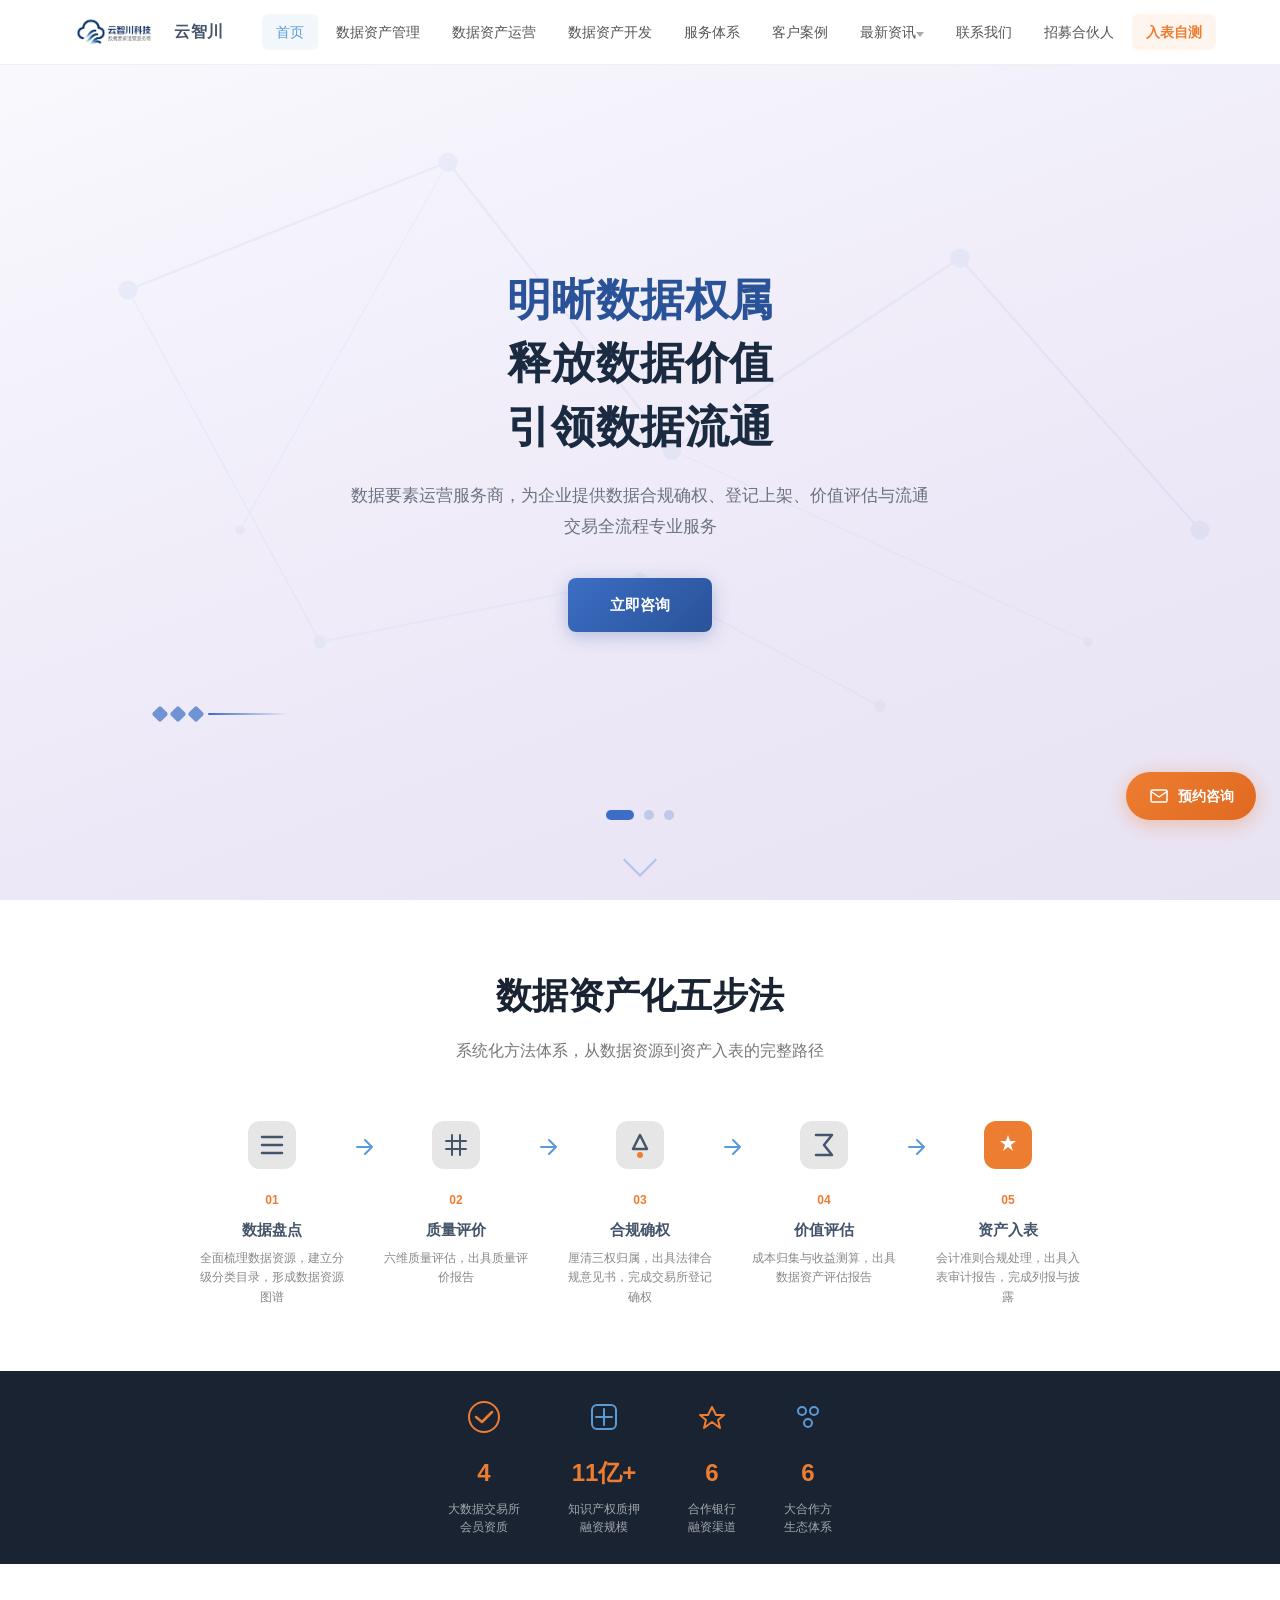
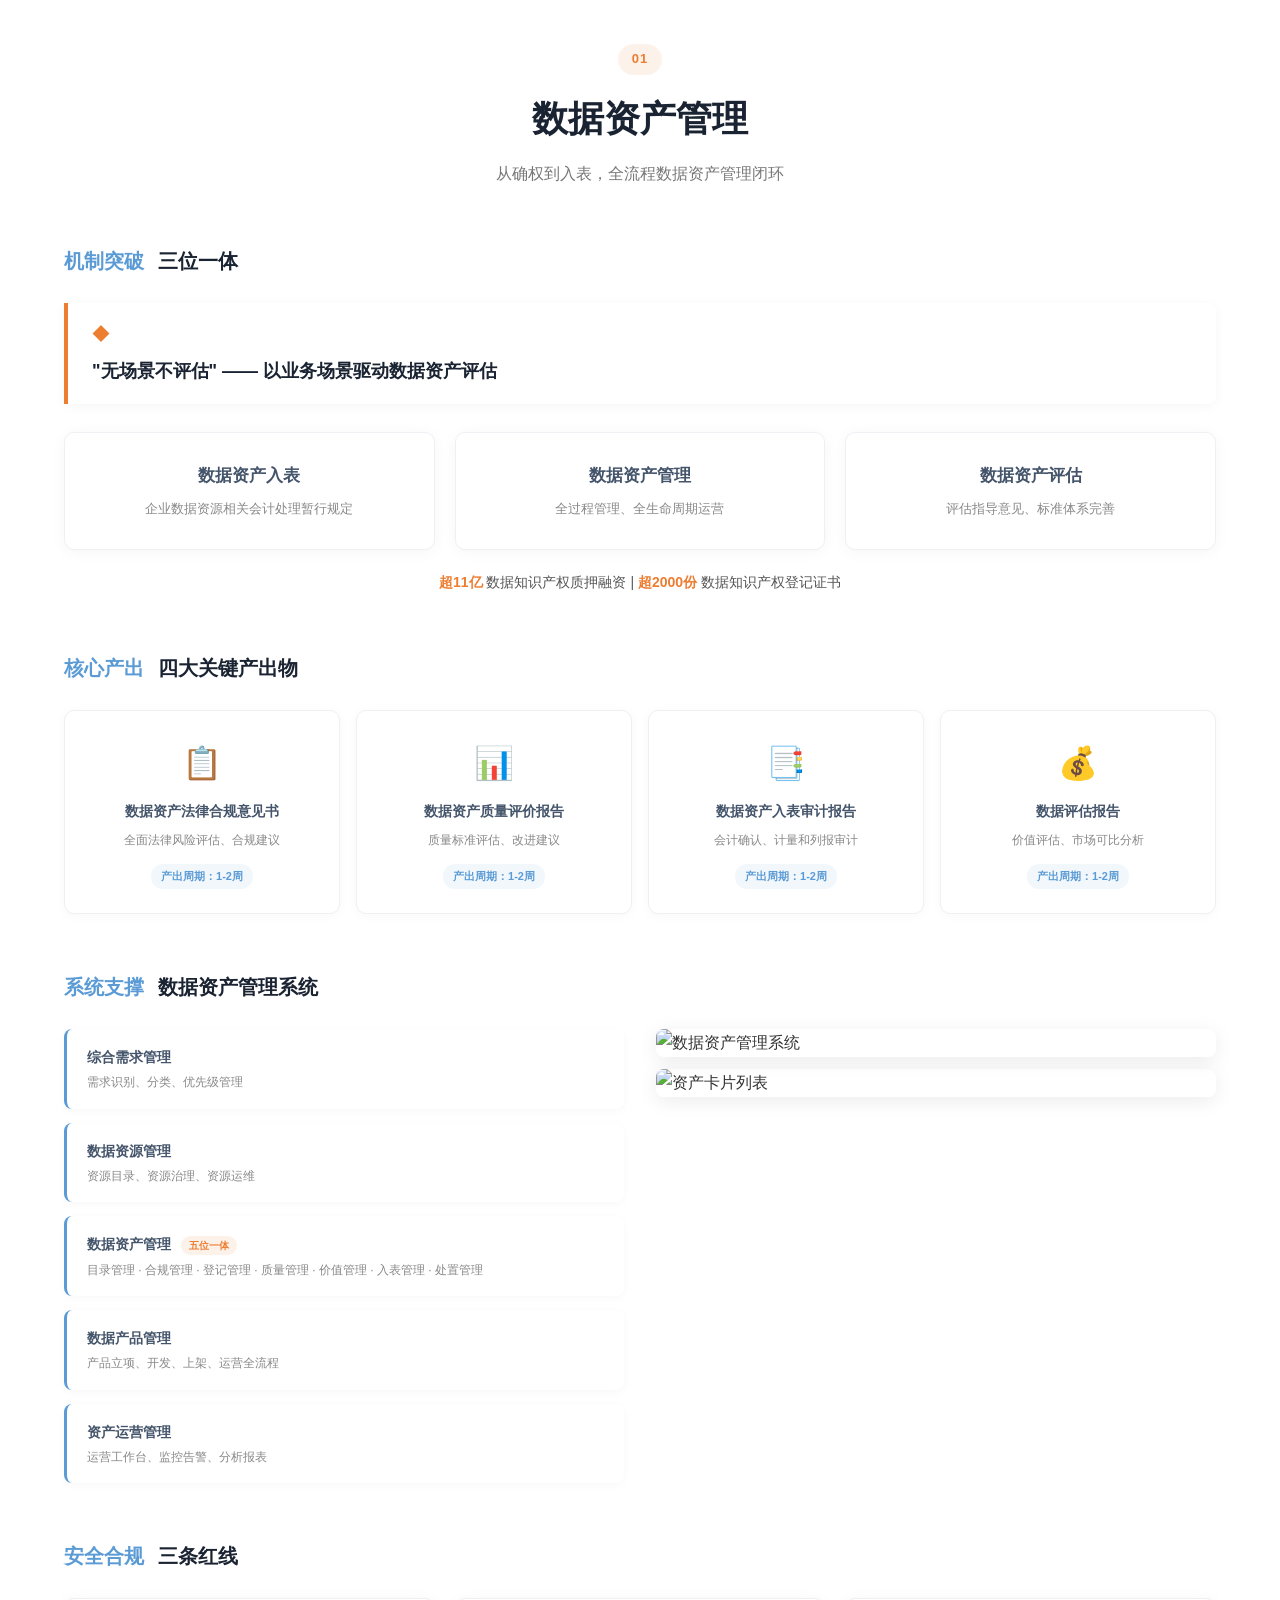
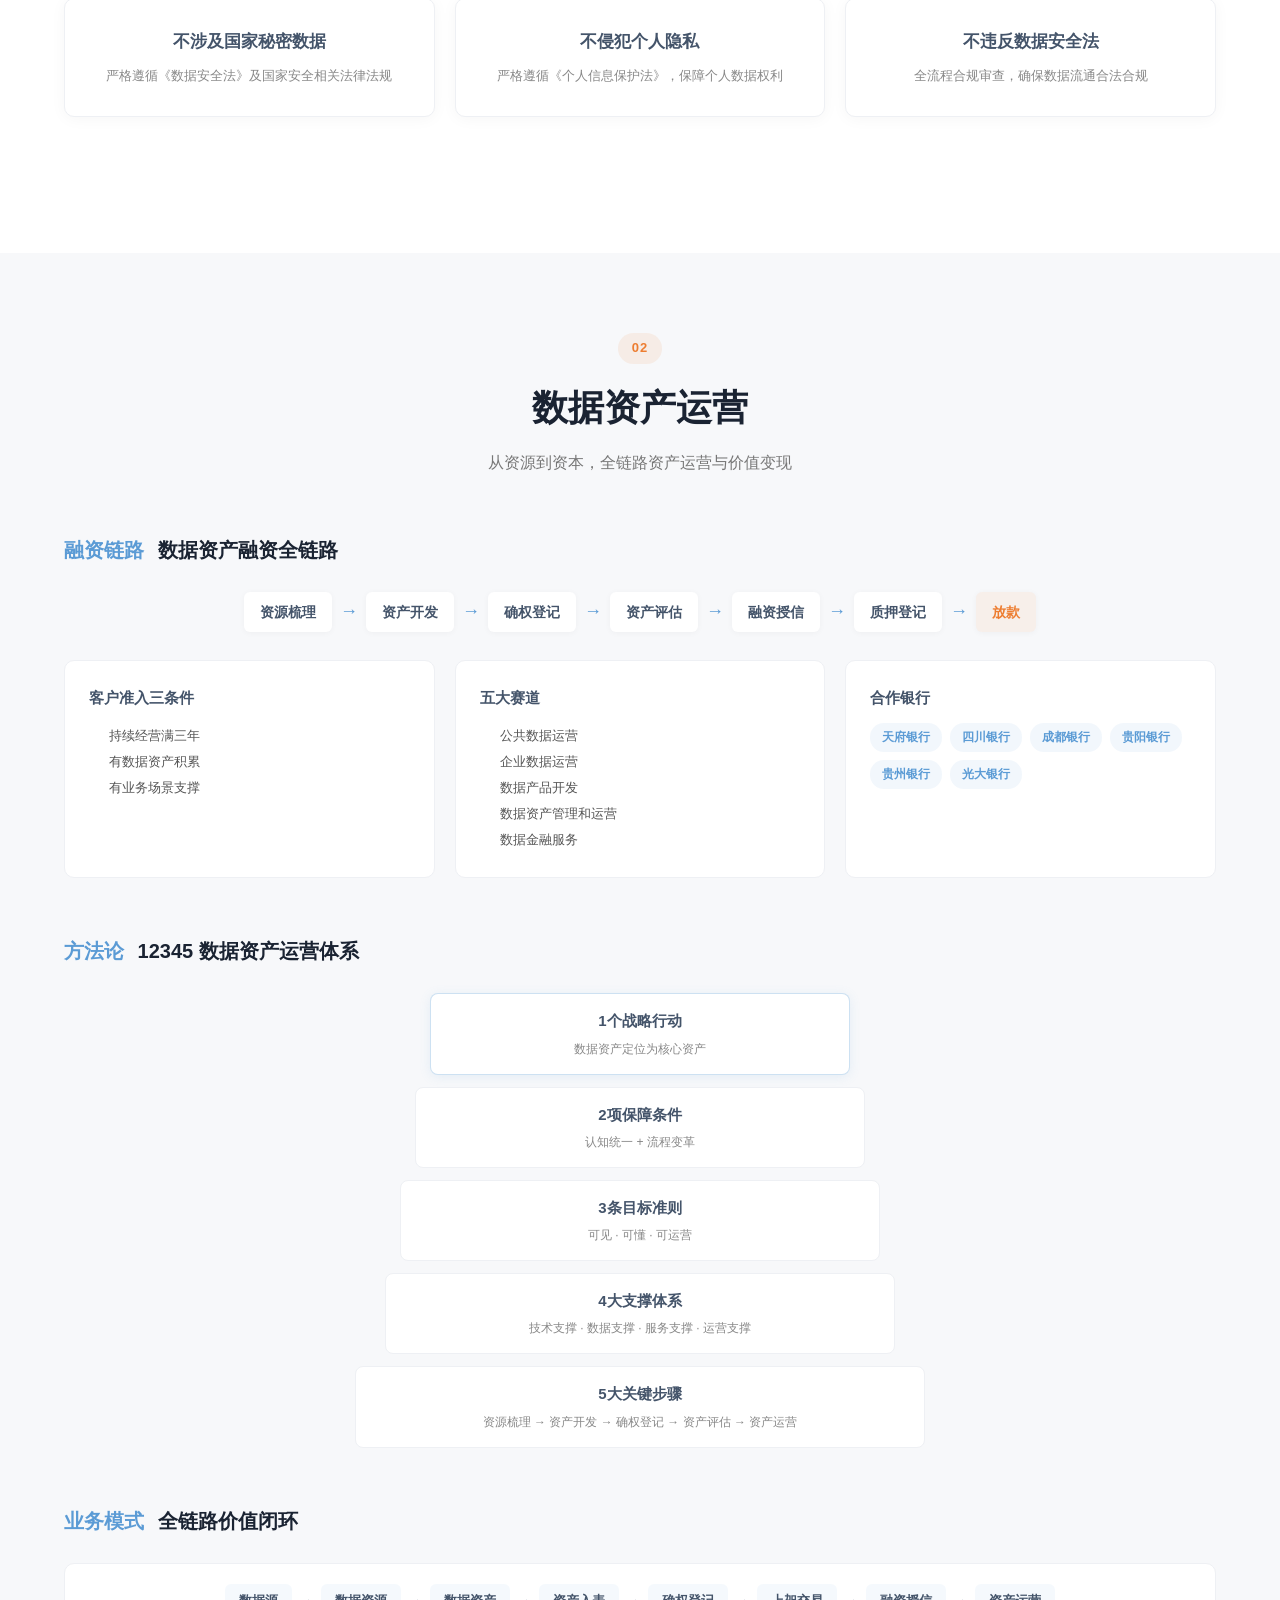
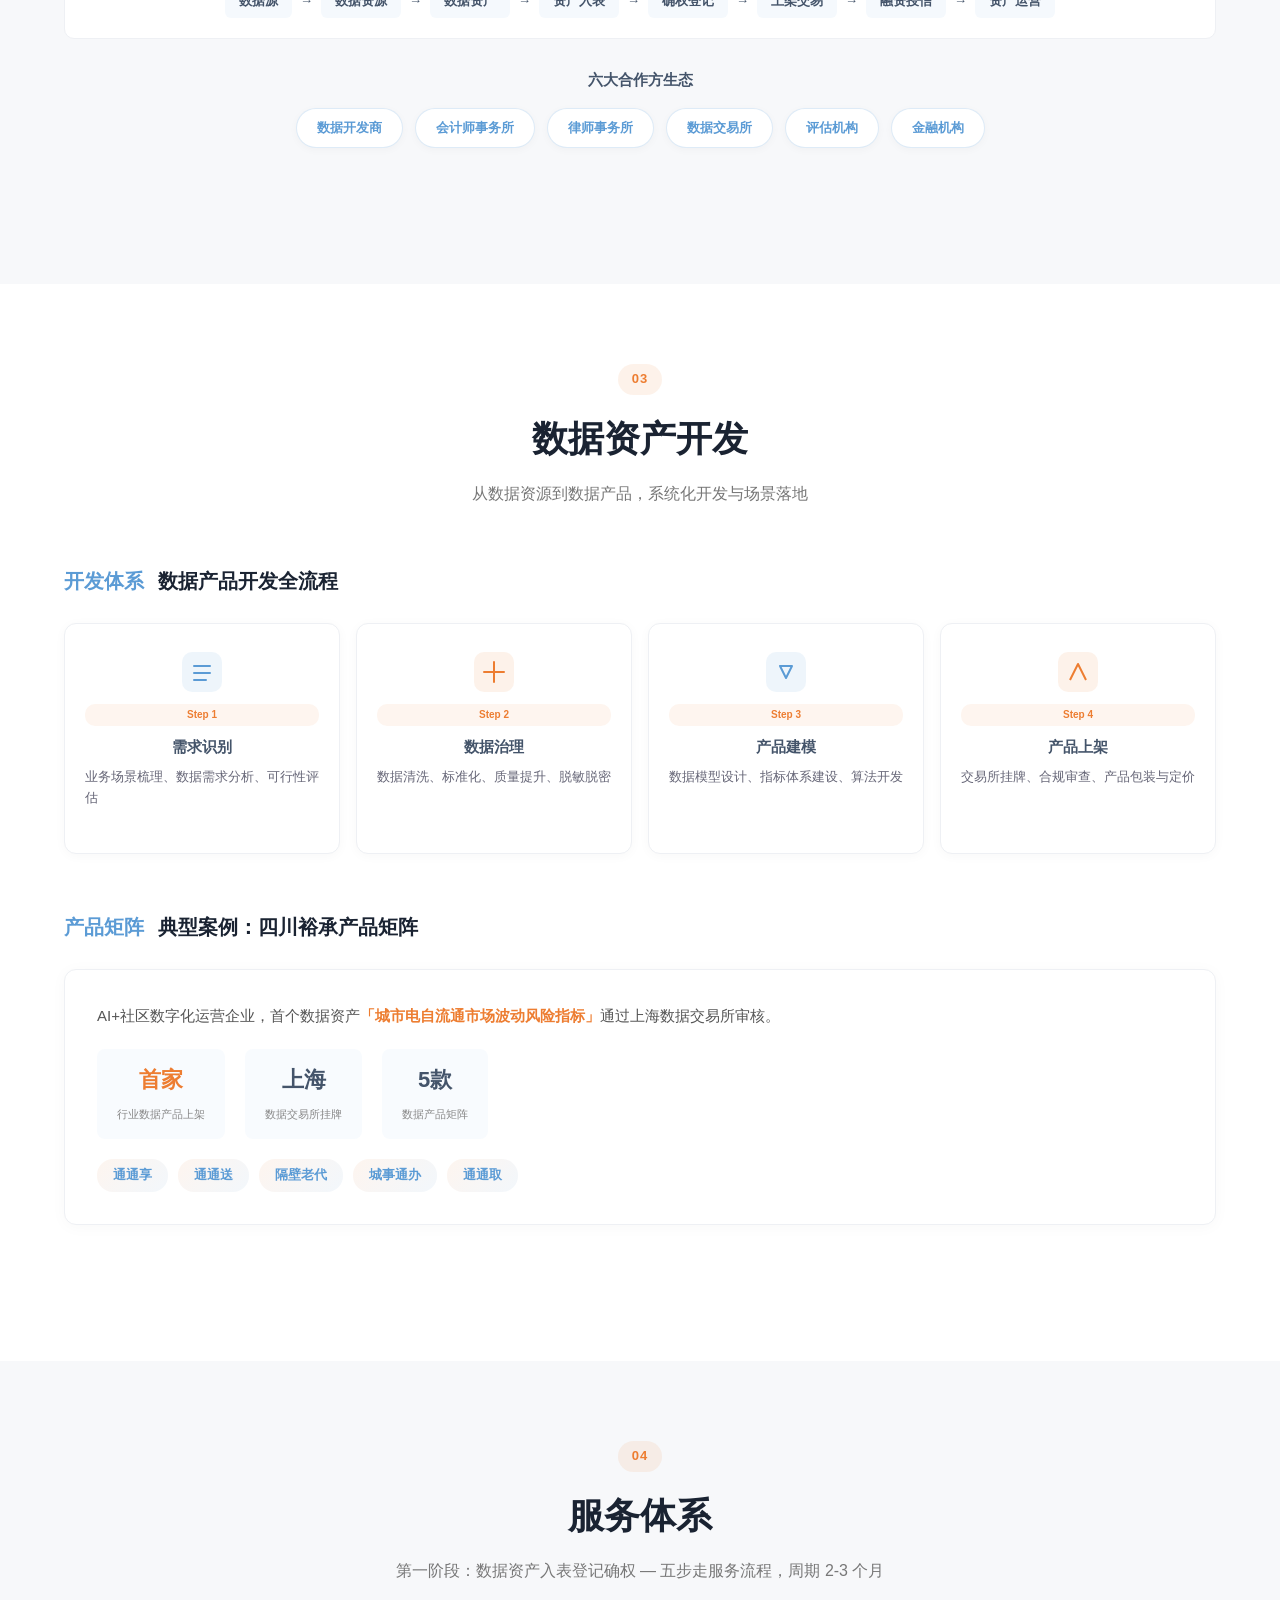
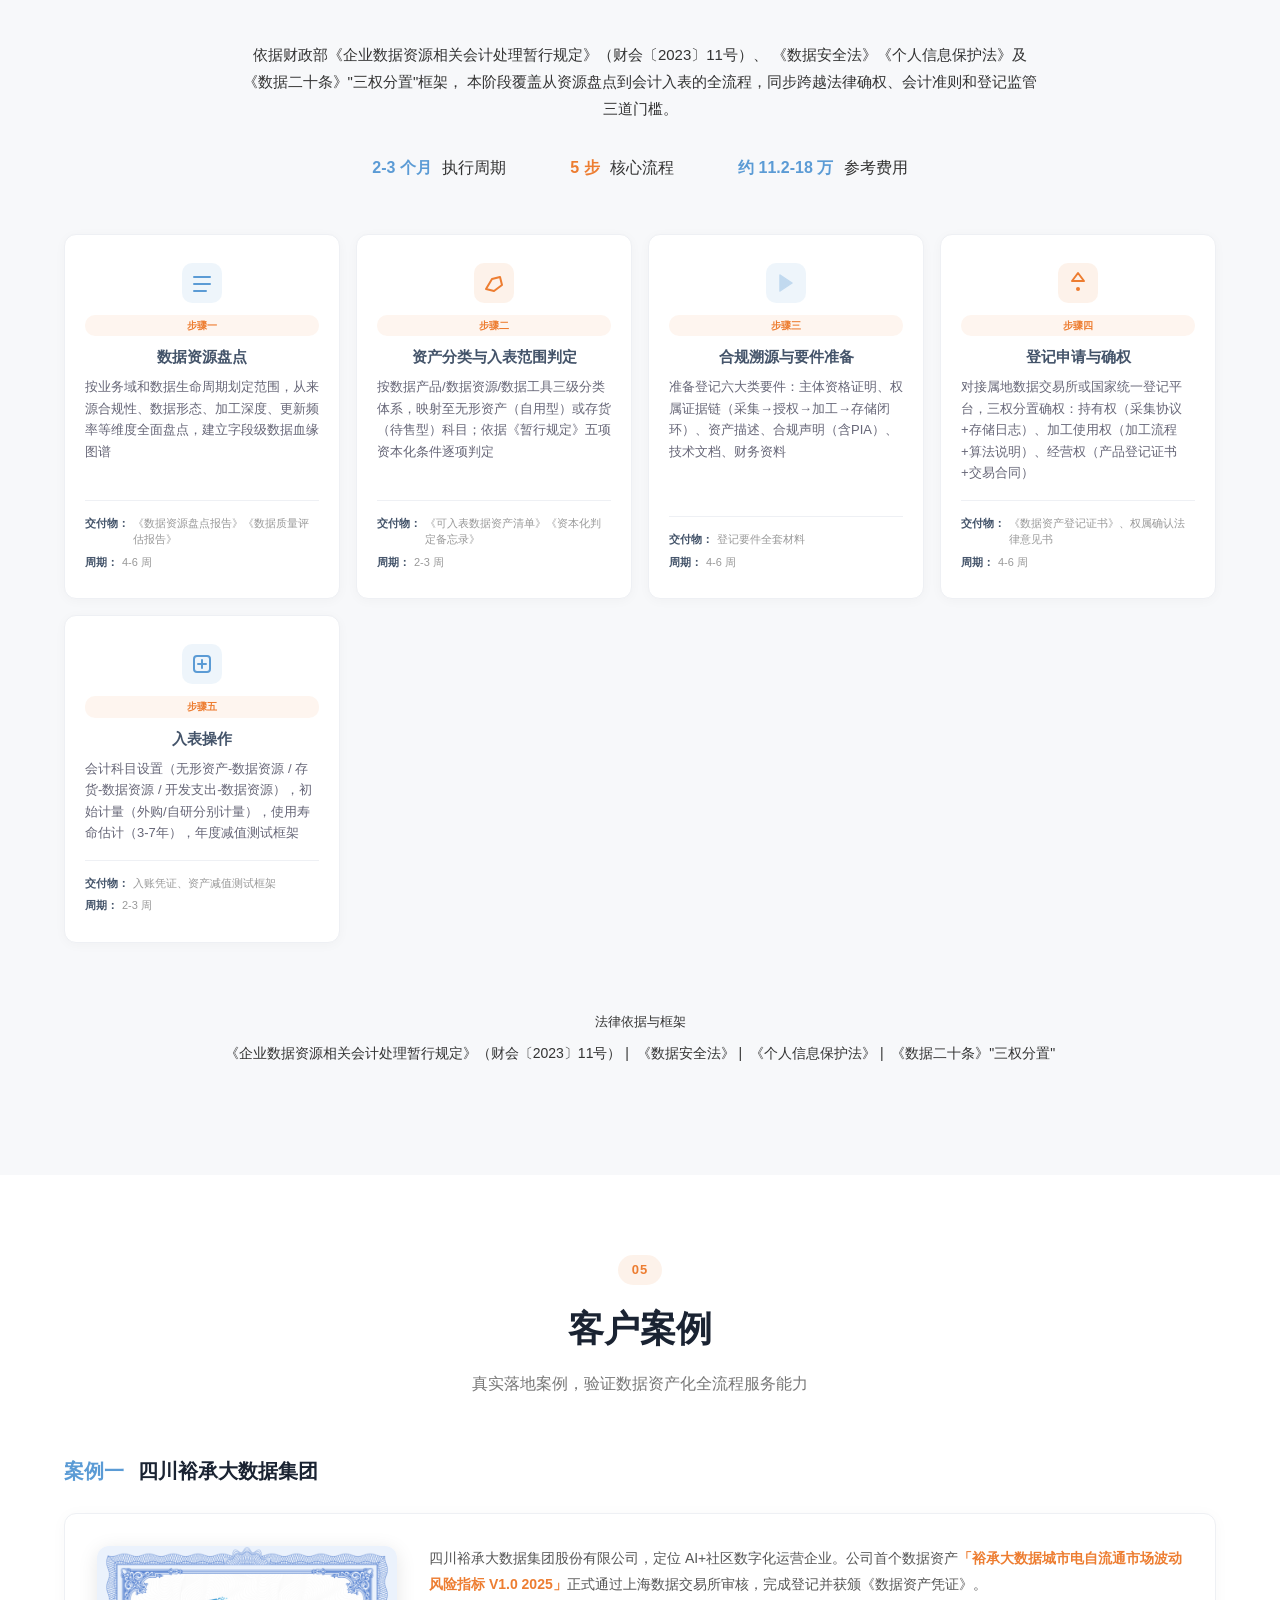
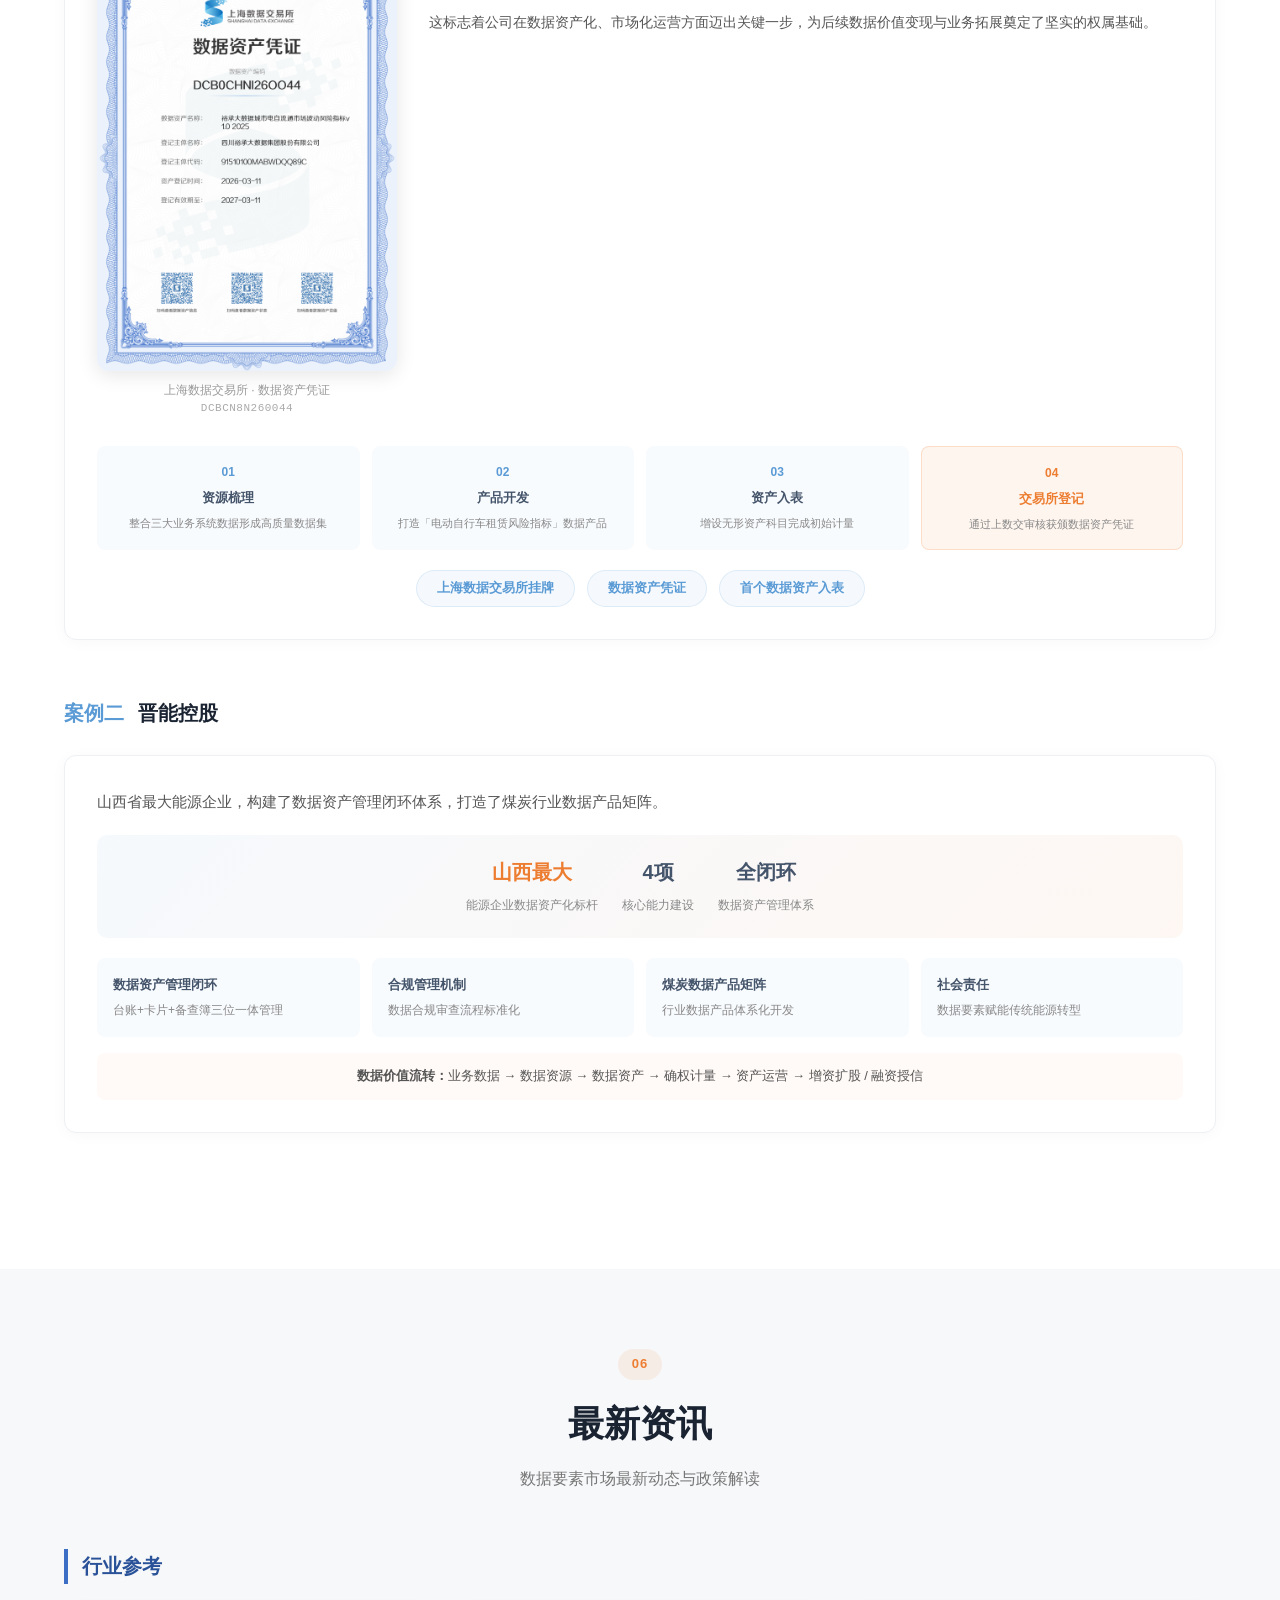
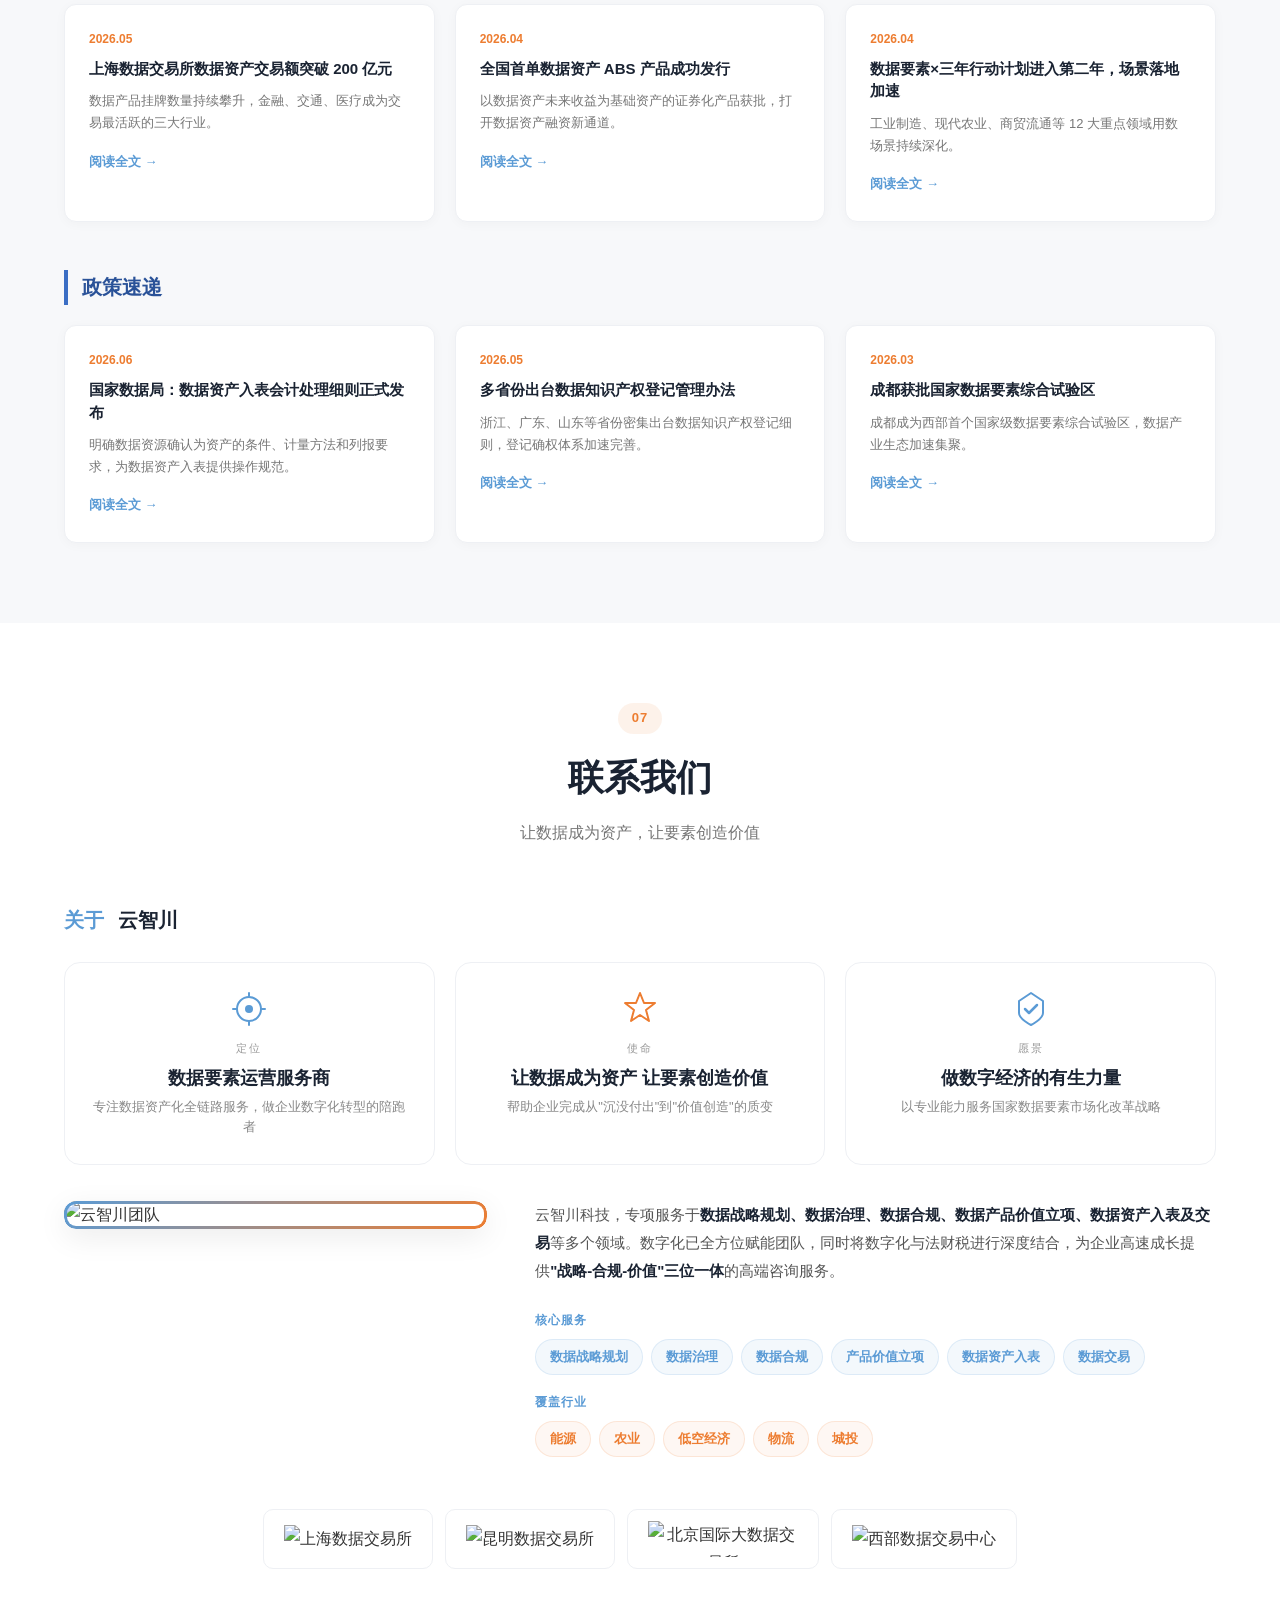
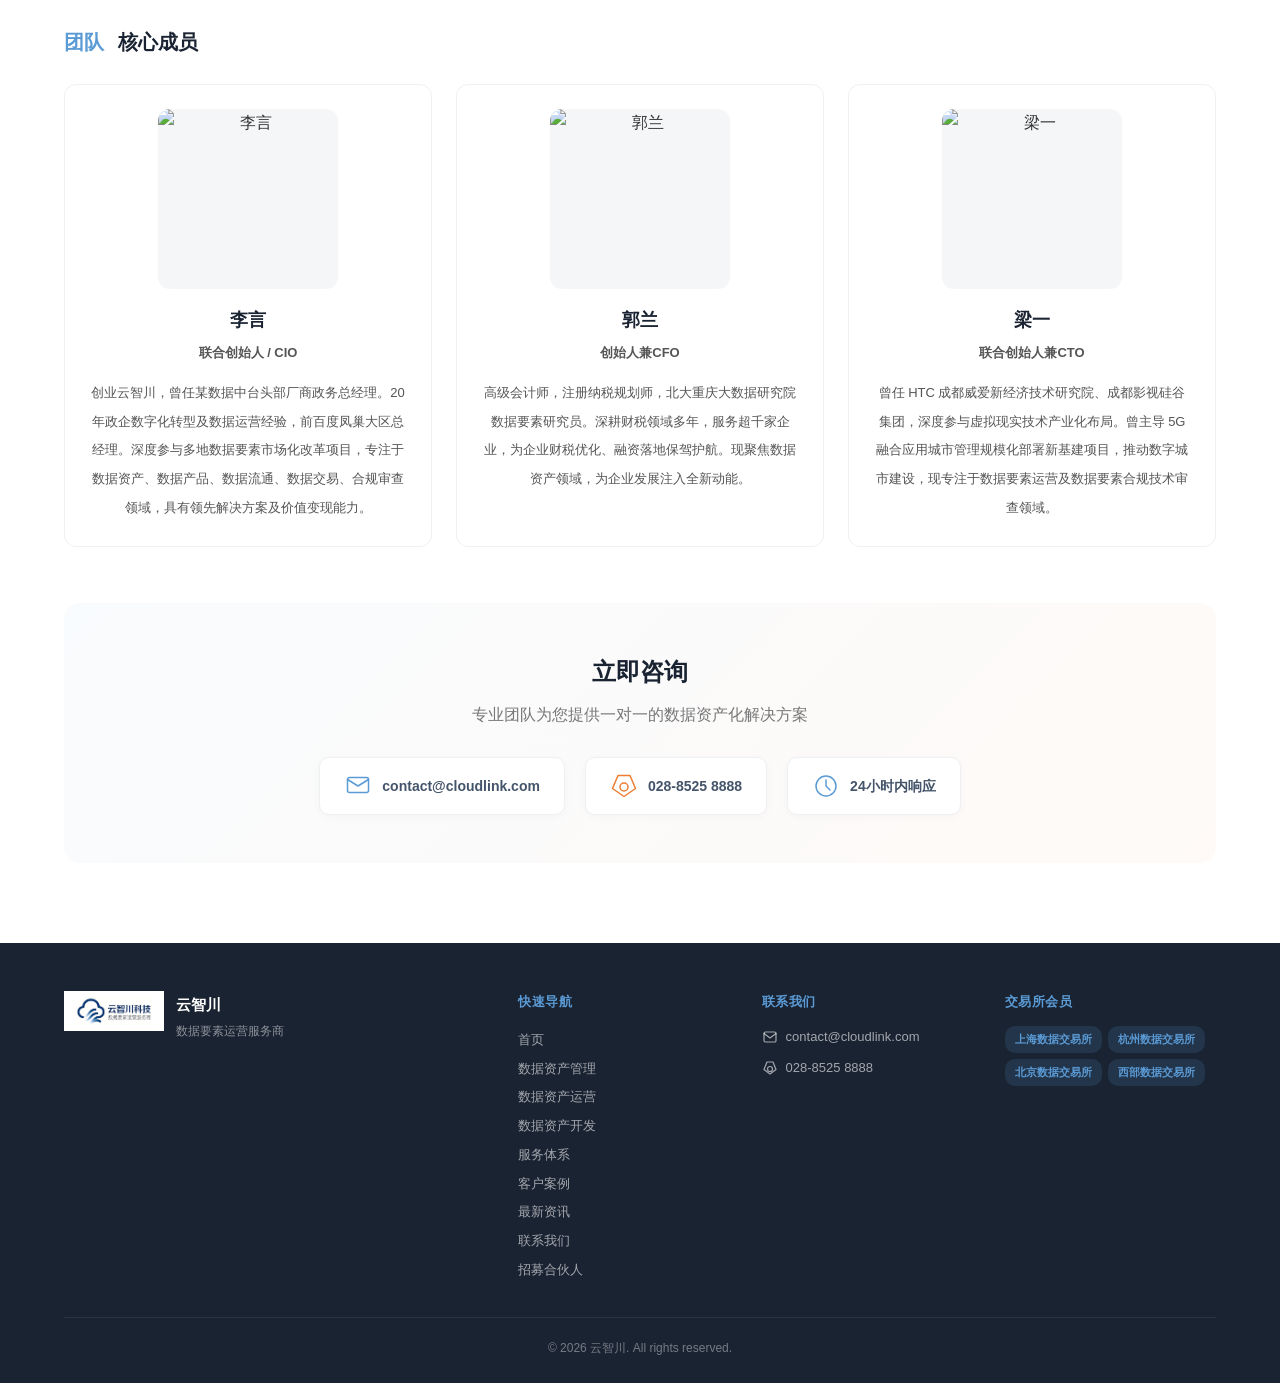
==== commit 3745361e: "首页案例一重构：凭证+公司介绍+4步流程" ====
--- a/index.html
+++ b/index.html
@@ -555,22 +555,48 @@
     <div class="subsection">
       <h3><span>案例一</span> 四川裕承大数据集团</h3>
       <div class="case-detail">
-        <div class="case-intro"><p>AI+社区数字化运营企业，首个数据资产<strong>「城市电自流通市场波动风险指标」</strong>通过上海数据交易所审核，成为行业标杆案例。</p></div>
-        <div class="case-badges">
-          <div class="case-badge"><span class="badge-value accent">首家</span><span class="badge-label">行业数据产品上架</span></div>
-          <div class="case-badge"><span class="badge-value">上海</span><span class="badge-label">数据交易所挂牌</span></div>
-          <div class="case-badge"><span class="badge-value">5款</span><span class="badge-label">数据产品矩阵</span></div>
-        </div>
+        <!-- 上半部分：左图右文 -->
+        <div class="case-cert-hero">
+          <div class="case-cert-wrap">
+            <img src="images/cert_yucheng.png" alt="数据资产凭证">
+            <div class="case-cert-meta">
+              <span>上海数据交易所 · 数据资产凭证</span>
+              <span class="cert-number">DCBCN8N260044</span>
+            </div>
+          </div>
+          <div class="case-cert-text">
+            <p>四川裕承大数据集团股份有限公司，定位 AI+社区数字化运营企业。公司首个数据资产<strong class="text-accent">「裕承大数据城市电自流通市场波动风险指标 V1.0 2025」</strong>正式通过上海数据交易所审核，完成登记并获颁《数据资产凭证》。</p>
+            <p>这标志着公司在数据资产化、市场化运营方面迈出关键一步，为后续数据价值变现与业务拓展奠定了坚实的权属基础。</p>
+          </div>
+        </div>
+        <!-- 下半部分：4步流程 -->
         <div class="case-steps">
-          <div class="step-card" data-animate><div class="step-num">01</div><h4>资源梳理</h4></div>
-          <div class="step-card" data-animate><div class="step-num">02</div><h4>产品开发</h4></div>
-          <div class="step-card" data-animate><div class="step-num">03</div><h4>资产入表</h4></div>
-          <div class="step-card" data-animate><div class="step-num">04</div><h4>交易所登记</h4></div>
-        </div>
-        <div class="product-tags">
-          <span class="product-tag">通通享</span><span class="product-tag">通通送</span>
-          <span class="product-tag">隔壁老代</span><span class="product-tag">城事通办</span>
-          <span class="product-tag">通通取</span>
+          <div class="step-card" data-animate>
+            <div class="step-num">01</div>
+            <h4>资源梳理</h4>
+            <p class="step-desc">整合三大业务系统数据形成高质量数据集</p>
+          </div>
+          <div class="step-card" data-animate>
+            <div class="step-num">02</div>
+            <h4>产品开发</h4>
+            <p class="step-desc">打造「电动自行车租赁风险指标」数据产品</p>
+          </div>
+          <div class="step-card" data-animate>
+            <div class="step-num">03</div>
+            <h4>资产入表</h4>
+            <p class="step-desc">增设无形资产科目完成初始计量</p>
+          </div>
+          <div class="step-card step-card-accent" data-animate>
+            <div class="step-num">04</div>
+            <h4>交易所登记</h4>
+            <p class="step-desc">通过上数交审核获颁数据资产凭证</p>
+          </div>
+        </div>
+        <!-- 底部：三个指标标签 -->
+        <div class="case-tags-row">
+          <span class="case-tag">上海数据交易所挂牌</span>
+          <span class="case-tag">数据资产凭证</span>
+          <span class="case-tag">首个数据资产入表</span>
         </div>
       </div>
     </div>
--- a/style.css
+++ b/style.css
@@ -0,0 +1,366 @@
+/* ========== RESET & BASE ========== */
+*,*::before,*::after{box-sizing:border-box;margin:0;padding:0}
+html{scroll-behavior:smooth;scroll-padding-top:80px;-webkit-font-smoothing:antialiased}
+body{font-family:-apple-system,BlinkMacSystemFont,"Segoe UI","PingFang SC","Microsoft YaHei",sans-serif;font-size:16px;line-height:1.75;color:#333;background:#fff;overflow-x:hidden}
+
+a{text-decoration:none;color:inherit}
+img{max-width:100%;height:auto;display:block}
+ul,ol{list-style:none}
+
+.container{max-width:1200px;margin:0 auto;padding:0 24px}
+
+/* ========== HEADER ========== */
+.site-header{position:fixed;top:0;left:0;right:0;z-index:1000;background:rgba(255,255,255,.95);backdrop-filter:blur(12px);-webkit-backdrop-filter:blur(12px);border-bottom:1px solid rgba(0,0,0,.06);transition:all .3s}
+.header-inner{max-width:1200px;margin:0 auto;padding:0 24px;display:flex;align-items:center;justify-content:space-between;height:64px}
+.logo{display:flex;align-items:center;gap:10px;font-weight:700;font-size:16px;color:#44546A;white-space:nowrap}
+.logo img{width:100px;height:auto}
+.logo-text{letter-spacing:.5px}
+.main-nav ul{display:flex;gap:4px}
+.main-nav a{display:block;padding:6px 14px;border-radius:6px;font-size:14px;color:#555;transition:all .2s;white-space:nowrap}
+.main-nav a:hover,.main-nav a.active{color:#5B9BD5;background:rgba(91,155,213,.08)}
+.main-nav a.nav-cta{color:#ED7D31;font-weight:600;background:rgba(237,125,49,.08)}
+.main-nav a.nav-cta:hover{background:rgba(237,125,49,.15)}
+.menu-toggle{display:none;flex-direction:column;justify-content:center;gap:5px;width:32px;height:32px;background:none;border:none;cursor:pointer;padding:0}
+.menu-toggle span{display:block;width:100%;height:2px;background:#44546A;border-radius:1px;transition:all .3s}
+
+/* ========== NAV DROPDOWN ========== */
+.nav-dropdown{position:relative}
+.nav-dropdown-toggle{display:flex;align-items:center;gap:4px}
+.nav-dropdown-toggle::after{content:"";display:inline-block;width:0;height:0;border-left:4px solid transparent;border-right:4px solid transparent;border-top:5px solid currentColor;opacity:.5;transition:transform .25s}
+.nav-dropdown:hover .nav-dropdown-toggle::after{transform:rotate(180deg)}
+.nav-dropdown-menu{position:absolute;top:100%;left:50%;transform:translateX(-50%);min-width:140px;padding:8px 0;background:#fff;border-radius:10px;box-shadow:0 8px 30px rgba(0,0,0,.1);opacity:0;visibility:hidden;transform:translateX(-50%) translateY(8px);transition:all .25s;list-style:none;z-index:100}
+.nav-dropdown:hover .nav-dropdown-menu{opacity:1;visibility:visible;transform:translateX(-50%) translateY(0)}
+.nav-dropdown-menu li{display:block}
+.nav-dropdown-menu a{display:block;padding:8px 20px;font-size:14px;color:#44546A;white-space:nowrap;transition:all .2s}
+.nav-dropdown-menu a:hover{color:#2a5298;background:#f0f4fa}
+@media (max-width:767px){
+  .nav-dropdown-menu{position:static;transform:none;box-shadow:none;opacity:1;visibility:visible;padding:0 0 0 24px;display:none}
+  .nav-dropdown.open .nav-dropdown-menu{display:block}
+}
+
+/* ========== NEWS SUBSECTION ========== */
+.news-subsection{margin-bottom:48px}
+.news-subsection:last-child{margin-bottom:0}
+.news-subsection-title{font-size:20px;font-weight:700;color:#2a5298;margin-bottom:20px;padding-left:14px;border-left:4px solid #3b6ec4}
+
+/* ========== HERO CAROUSEL ========== */
+.hero-carousel{position:relative;height:100vh;min-height:560px;overflow:hidden;background:#fff}
+.hero-slides{position:relative;width:100%;height:100%}
+.hero-slide{position:absolute;top:0;left:0;width:100%;height:100%;display:flex;align-items:center;justify-content:center;opacity:0;transform:scale(.97);transition:opacity .8s ease,transform .8s ease;pointer-events:none}
+.hero-slide.active{opacity:1;transform:scale(1);pointer-events:auto}
+.hero-slide-bg{position:absolute;inset:0;z-index:0}
+.hero-bg-1{background:linear-gradient(160deg,#fafafe 0%,#f2f0fa 35%,#ede8f7 65%,#e8e3f3 100%)}
+.hero-bg-2{background:linear-gradient(160deg,#fafafe 0%,#eff4fb 35%,#e6edf7 65%,#dce6f2 100%)}
+.hero-bg-3{background:linear-gradient(160deg,#fafafe 0%,#f4f0f7 35%,#ece5f3 65%,#e5dbf0 100%)}
+.hero-bg-art{position:absolute;inset:0;z-index:1;width:100%;height:100%}
+.hero-slide-content{position:relative;z-index:2;text-align:center;padding:0 24px;max-width:780px}
+.hero-slide-title{font-size:clamp(24px,4.5vw,44px);font-weight:800;color:#1a2a40;line-height:1.45;margin-bottom:22px;letter-spacing:.5px}
+.hero-slide-title::first-line{color:#2a5298}
+.hero-slide-desc{font-size:clamp(14px,1.6vw,17px);color:#6b7280;line-height:1.8;margin-bottom:36px;max-width:580px;margin-left:auto;margin-right:auto}
+.btn-cta{display:inline-block;padding:14px 42px;font-size:15px;font-weight:700;color:#fff;background:linear-gradient(135deg,#3b6ec4,#2a5298);border-radius:8px;transition:all .3s;box-shadow:0 4px 18px rgba(42,82,152,.3)}
+.btn-cta:hover{transform:translateY(-2px);box-shadow:0 8px 28px rgba(42,82,152,.45)}
+.hero-slide-decors{position:absolute;bottom:20%;left:12%;display:flex;align-items:center;gap:6px;z-index:1}
+.decor-diamond{display:block;width:12px;height:12px;background:#3b6ec4;transform:rotate(45deg);border-radius:2px;opacity:.7}
+.decor-line{display:block;width:80px;height:2px;background:linear-gradient(90deg,#3b6ec4,transparent);border-radius:1px}
+.decor-line.secondary{width:50px;opacity:.5}
+.decor-line.tertiary{width:30px;opacity:.25}
+.hero-indicators{position:absolute;bottom:80px;left:50%;transform:translateX(-50%);z-index:3;display:flex;gap:10px}
+.hero-dot{width:10px;height:10px;border-radius:50%;border:none;background:rgba(59,110,196,.25);cursor:pointer;transition:all .3s;padding:0}
+.hero-dot.active,.hero-dot:hover{background:#3b6ec4;width:28px;border-radius:5px}
+.hero-scroll-hint{position:absolute;bottom:28px;left:50%;transform:translateX(-50%);z-index:2;animation:scrollPulse 2s infinite}
+.hero-scroll-hint span{display:block;width:24px;height:24px;border-right:2px solid rgba(59,110,196,.3);border-bottom:2px solid rgba(59,110,196,.3);transform:rotate(45deg)}
+@keyframes scrollPulse{0%,100%{opacity:.3;transform:translateX(-50%) translateY(0)}50%{opacity:1;transform:translateX(-50%) translateY(8px)}}
+
+/* ========== SECTIONS ========== */
+.section{padding:80px 0}
+.section-alt{background:#f7f8fa}
+.section-header{text-align:center;margin-bottom:56px}
+.section-num{display:inline-block;font-size:13px;font-weight:700;color:#ED7D31;background:rgba(237,125,49,.1);padding:4px 14px;border-radius:20px;margin-bottom:12px;letter-spacing:1px}
+.section-header h2{font-size:clamp(24px,3.5vw,36px);font-weight:800;color:#1a2332;margin-bottom:10px}
+.section-desc{font-size:16px;color:#777;max-width:560px;margin:0 auto}
+
+.subsection{margin-bottom:56px}
+.subsection h3{font-size:20px;font-weight:700;color:#1a2332;margin-bottom:24px}
+.subsection h3 span{color:#5B9BD5;margin-right:8px}
+
+/* ========== METHODOLOGY STRIP ========== */
+.methodology-strip{padding:64px 0;background:#fff}
+.methodology-flow{display:flex;align-items:flex-start;justify-content:center;gap:0;flex-wrap:wrap}
+.method-step{text-align:center;flex:0 0 160px;padding:0 8px}
+.method-icon{margin:0 auto 12px}
+.method-num{font-size:12px;font-weight:700;color:#ED7D31;margin-bottom:6px}
+.method-step h4{font-size:15px;font-weight:700;color:#44546A;margin-bottom:6px}
+.method-step p{font-size:12px;color:#888;line-height:1.6}
+.method-connector{display:flex;align-items:flex-start;padding-top:14px;flex-shrink:0}
+
+/* ========== TRUST STRIP ========== */
+.trust-strip{padding:28px 0;background:#1a2332}
+.trust-grid{display:flex;justify-content:center;gap:48px;flex-wrap:wrap}
+.trust-item{text-align:center;color:#fff;display:flex;flex-direction:column;align-items:center;gap:6px}
+.trust-icon{margin-bottom:2px}
+.trust-num{font-size:24px;font-weight:800;color:#ED7D31}
+.trust-label{font-size:12px;color:rgba(255,255,255,.6);line-height:1.5;text-align:center}
+
+/* ========== MECHANISM / PILLARS ========== */
+.principle-card{background:#fff;border-left:4px solid #ED7D31;padding:16px 24px;margin-bottom:28px;border-radius:0 8px 8px 0;box-shadow:0 2px 12px rgba(0,0,0,.04)}
+.principle-icon{color:#ED7D31;font-size:18px;margin-bottom:6px}
+.principle-card blockquote{font-size:18px;font-weight:600;color:#1a2332;font-style:normal}
+.triple-pillars{display:grid;grid-template-columns:repeat(3,1fr);gap:20px;margin-bottom:20px}
+.pillar{background:#fff;padding:28px 24px;border-radius:10px;text-align:center;box-shadow:0 2px 16px rgba(0,0,0,.04);border:1px solid #eef0f4;transition:transform .2s,box-shadow .2s}
+.pillar:hover{transform:translateY(-3px);box-shadow:0 6px 24px rgba(0,0,0,.08)}
+.pillar h4{font-size:17px;font-weight:700;color:#44546A;margin-bottom:8px}
+.pillar p{font-size:13px;color:#888}
+.highlight-stats{text-align:center;font-size:14px;color:#555;margin-top:16px}
+.highlight-stats .accent{color:#ED7D31;font-weight:700}
+
+/* ========== DELIVERABLES ========== */
+.deliverables{display:grid;grid-template-columns:repeat(4,1fr);gap:16px}
+.deliverable-card{background:#fff;padding:24px 20px;border-radius:10px;text-align:center;border:1px solid #eef0f4;box-shadow:0 2px 12px rgba(0,0,0,.03);transition:transform .2s}
+.deliverable-card:hover{transform:translateY(-3px)}
+.deliverable-icon{font-size:32px;margin-bottom:10px}
+.deliverable-card h4{font-size:14px;font-weight:700;color:#44546A;margin-bottom:8px;line-height:1.5}
+.deliverable-card p{font-size:12px;color:#888;margin-bottom:10px}
+.deliverable-cycle{font-size:11px;color:#5B9BD5;font-weight:600;background:rgba(91,155,213,.08);padding:3px 10px;border-radius:12px;display:inline-block}
+
+/* ========== SYSTEM SHOWCASE ========== */
+.system-showcase{display:grid;grid-template-columns:1fr 1fr;gap:32px;align-items:start}
+.system-features{display:flex;flex-direction:column;gap:14px}
+.sys-feature{background:#fff;padding:16px 20px;border-radius:8px;border-left:3px solid #5B9BD5;box-shadow:0 2px 8px rgba(0,0,0,.03)}
+.sys-feature h4{font-size:14px;font-weight:700;color:#44546A;margin-bottom:4px}
+.sys-feature p{font-size:12px;color:#888;line-height:1.6}
+.tag{display:inline-block;font-size:10px;font-weight:700;color:#ED7D31;background:rgba(237,125,49,.1);padding:1px 8px;border-radius:10px;margin-left:6px;vertical-align:middle}
+.system-images{display:flex;flex-direction:column;gap:12px}
+.system-images img{border-radius:8px;box-shadow:0 4px 20px rgba(0,0,0,.08);width:100%}
+
+/* ========== FINANCE FLOW ========== */
+.finance-flow{display:flex;align-items:center;justify-content:center;flex-wrap:wrap;gap:8px;margin-bottom:28px;font-size:14px;font-weight:600}
+.finance-step{padding:8px 16px;background:#fff;border-radius:6px;color:#44546A;box-shadow:0 1px 6px rgba(0,0,0,.04)}
+.finance-step.accent-step{color:#ED7D31;background:rgba(237,125,49,.08)}
+.finance-connector{color:#5B9BD5;font-size:18px}
+.finance-detail{display:grid;grid-template-columns:repeat(3,1fr);gap:20px}
+.detail-card{background:#fff;padding:24px;border-radius:10px;border:1px solid #eef0f4}
+.detail-card h4{font-size:15px;font-weight:700;color:#44546A;margin-bottom:12px}
+.detail-card ol,.detail-card ul{padding-left:20px;font-size:13px;color:#555;line-height:2}
+.bank-grid{display:flex;flex-wrap:wrap;gap:8px;margin-top:8px}
+.bank-item{font-size:12px;padding:4px 12px;background:rgba(91,155,213,.08);color:#5B9BD5;border-radius:14px;font-weight:600}
+
+/* ========== PYRAMID ========== */
+.pyramid{display:flex;flex-direction:column;align-items:center;gap:12px;max-width:600px;margin:0 auto}
+.pyramid-level{padding:14px 24px;border-radius:8px;text-align:center;background:#fff;border:1px solid #eef0f4;transition:transform .2s}
+.pyramid-level:hover{transform:translateY(-2px)}
+.pyramid-level strong{display:block;font-size:15px;font-weight:700;color:#44546A;margin-bottom:4px}
+.pyramid-level p{font-size:12px;color:#888}
+.level-1{width:70%;box-shadow:0 2px 12px rgba(91,155,213,.12);border-color:rgba(91,155,213,.3)}
+.level-2{width:75%}
+.level-3{width:80%}
+.level-4{width:85%}
+.level-5{width:95%}
+
+/* ========== VALUE CHAIN & ECO ========== */
+.value-chain{display:flex;align-items:center;justify-content:center;flex-wrap:wrap;gap:8px;font-size:13px;font-weight:600;color:#555;margin-bottom:28px;padding:20px;background:#fff;border-radius:10px;border:1px solid #eef0f4}
+.value-chain span{color:#44546A}
+.value-chain span:nth-child(odd){padding:6px 14px;background:rgba(91,155,213,.06);border-radius:6px}
+.ecosystem h4{font-size:15px;font-weight:700;color:#44546A;margin-bottom:14px;text-align:center}
+.eco-grid{display:flex;justify-content:center;flex-wrap:wrap;gap:12px}
+.eco-item{padding:8px 20px;background:#fff;border-radius:20px;font-size:13px;font-weight:600;color:#5B9BD5;border:1px solid rgba(91,155,213,.2);box-shadow:0 2px 8px rgba(0,0,0,.03)}
+
+/* ========== SERVICE CARDS ========== */
+.service-matrix{display:grid;grid-template-columns:repeat(4,1fr);gap:16px}
+.service-card{background:#fff;padding:28px 20px;border-radius:12px;border:1px solid #eef0f4;text-align:center;transition:all .25s;box-shadow:0 2px 12px rgba(0,0,0,.03);display:flex;flex-direction:column}
+.service-card:hover{transform:translateY(-4px);box-shadow:0 8px 28px rgba(0,0,0,.08);border-color:rgba(91,155,213,.2)}
+.service-card-icon{margin-bottom:12px;display:flex;justify-content:center}
+.service-card-tag{font-size:10px;font-weight:700;color:#ED7D31;background:rgba(237,125,49,.08);padding:2px 10px;border-radius:10px;display:inline-block;margin-bottom:8px}
+.service-card h4{font-size:15px;font-weight:700;color:#44546A;margin-bottom:6px}
+.service-card p{font-size:13px;color:#667;line-height:1.65;text-align:left;margin-bottom:16px}
+.service-card-meta{border-top:1px solid #eef0f4;padding-top:14px;margin-top:auto;display:flex;flex-direction:column;gap:6px}
+.meta-item{font-size:11px;color:#999;display:flex;align-items:flex-start;gap:4px;text-align:left;line-height:1.5}
+.meta-item strong{color:#44546A;white-space:nowrap}
+
+/* ========== CASE ========== */
+.case-detail{background:#fff;padding:32px;border-radius:12px;border:1px solid #eef0f4;box-shadow:0 2px 16px rgba(0,0,0,.03)}
+.case-intro{font-size:15px;color:#555;line-height:1.8;margin-bottom:20px}
+.case-intro strong{color:#ED7D31}
+.case-badges{display:flex;gap:20px;margin-bottom:20px;flex-wrap:wrap}
+.case-badge{text-align:center;padding:12px 20px;background:rgba(91,155,213,.04);border-radius:8px;min-width:100px}
+.badge-value{display:block;font-size:22px;font-weight:800;color:#44546A}
+.badge-value.accent{color:#ED7D31}
+.badge-label{font-size:11px;color:#888;margin-top:2px}
+.case-steps{display:grid;grid-template-columns:repeat(4,1fr);gap:12px;margin-bottom:16px}
+.step-card{background:rgba(91,155,213,.04);padding:16px;text-align:center;border-radius:8px}
+.step-num{font-size:12px;font-weight:700;color:#5B9BD5;margin-bottom:4px}
+.step-card h4{font-size:13px;font-weight:600;color:#44546A}
+.product-tags{display:flex;gap:10px;flex-wrap:wrap;margin-top:16px}
+.product-tag{padding:5px 16px;background:linear-gradient(135deg,rgba(237,125,49,.08),rgba(91,155,213,.08));border-radius:16px;font-size:13px;font-weight:600;color:#5B9BD5}
+.case-highlight-banner{display:flex;gap:24px;justify-content:center;padding:20px;background:linear-gradient(135deg,rgba(91,155,213,.06),rgba(237,125,49,.06));border-radius:10px;margin-bottom:20px;flex-wrap:wrap}
+.case-highlight-item{text-align:center}
+.highlight-num{display:block;font-size:20px;font-weight:800;color:#44546A}
+.highlight-num.accent{color:#ED7D31}
+.highlight-label{font-size:12px;color:#888;margin-top:4px}
+.case-results{display:grid;grid-template-columns:repeat(4,1fr);gap:12px;margin-bottom:16px}
+.result-card{background:rgba(91,155,213,.04);padding:16px;border-radius:8px}
+.result-card h4{font-size:13px;font-weight:700;color:#44546A;margin-bottom:4px}
+.result-card p{font-size:12px;color:#888}
+.case-flow{text-align:center;font-size:13px;color:#555;padding:12px;background:rgba(237,125,49,.04);border-radius:8px;margin-top:16px}
+/* case cert hero */
+.case-cert-hero{display:flex;gap:32px;align-items:flex-start;margin-bottom:28px}
+.case-cert-wrap{flex:0 0 300px;max-width:300px}
+.case-cert-wrap img{width:100%;border-radius:12px;box-shadow:0 4px 20px rgba(0,0,0,.1);display:block}
+.case-cert-meta{text-align:center;margin-top:10px;font-size:12px;color:#999;line-height:1.6}
+.case-cert-meta .cert-number{display:block;font-family:"SF Mono","Menlo","Consolas",monospace;font-size:11px;color:#aaa;letter-spacing:.5px}
+.case-cert-text{flex:1;font-size:14px;color:#555;line-height:1.85}
+.case-cert-text p{margin-bottom:12px}
+.text-accent{color:#ED7D31;font-weight:700}
+/* step card update */
+.step-desc{font-size:11px;color:#888;margin-top:6px;line-height:1.5}
+.step-card-accent{background:rgba(237,125,49,.08);border:1px solid rgba(237,125,49,.2)}
+.step-card-accent .step-num{color:#ED7D31}
+.step-card-accent h4{color:#ED7D31}
+/* case tags row */
+.case-tags-row{display:flex;gap:12px;justify-content:center;flex-wrap:wrap;margin-top:20px}
+.case-tag{padding:6px 20px;background:rgba(91,155,213,.06);border:1px solid rgba(91,155,213,.15);border-radius:20px;font-size:13px;font-weight:600;color:#5B9BD5}
+
+/* ========== NEWS GRID ========== */
+.news-grid{display:grid;grid-template-columns:repeat(3,1fr);gap:20px}
+.news-card{background:#fff;padding:24px;border-radius:12px;border:1px solid #eef0f4;transition:all .25s;box-shadow:0 2px 12px rgba(0,0,0,.03)}
+.news-card:hover{transform:translateY(-3px);box-shadow:0 8px 24px rgba(0,0,0,.06)}
+.news-date{font-size:12px;color:#ED7D31;font-weight:600;margin-bottom:8px}
+.news-card h4{font-size:15px;font-weight:700;color:#1a2332;margin-bottom:10px;line-height:1.5}
+.news-card p{font-size:13px;color:#777;line-height:1.7;margin-bottom:12px}
+.news-link{font-size:13px;color:#5B9BD5;font-weight:600}
+
+/* ========== CONTACT / ABOUT ========== */
+/* 三支柱卡片 */
+.about-pillars{display:grid;grid-template-columns:repeat(3,1fr);gap:20px;margin-bottom:36px}
+.pillar-card{background:#fff;padding:28px 24px;border-radius:16px;text-align:center;border:1px solid #eef0f4;transition:transform .3s,box-shadow .3s;position:relative;overflow:hidden}
+.pillar-card::before{content:'';position:absolute;top:0;left:0;right:0;height:3px;background:linear-gradient(90deg,#5B9BD5,#ED7D31);opacity:0;transition:opacity .3s}
+.pillar-card:hover{transform:translateY(-4px);box-shadow:0 12px 40px rgba(0,0,0,.06)}
+.pillar-card:hover::before{opacity:1}
+.pillar-icon{margin-bottom:12px;display:flex;justify-content:center}
+.pillar-label{font-size:11px;color:#999;text-transform:uppercase;letter-spacing:2px;margin-bottom:8px}
+.pillar-value{font-size:18px;font-weight:700;color:#1a2332;margin-bottom:6px;line-height:1.4}
+@media (min-width:768px){.pillar-value{white-space:nowrap}}
+.pillar-desc{font-size:13px;color:#888;line-height:1.5}
+/* 照片+简介双栏 */
+.about-with-image{display:grid;grid-template-columns:1.15fr 1.85fr;gap:48px;align-items:start;margin-bottom:36px}
+.about-image-frame{position:relative;border-radius:12px;overflow:hidden;box-shadow:0 8px 30px rgba(0,0,0,.08)}
+.about-image-frame::after{content:'';position:absolute;inset:0;border:3px solid transparent;border-radius:12px;background:linear-gradient(135deg,#5B9BD5,#ED7D31) border-box;-webkit-mask:linear-gradient(#fff 0 0) padding-box,linear-gradient(#fff 0 0);-webkit-mask-composite:xor;mask-composite:exclude;pointer-events:none}
+.about-image-frame img{width:100%;height:auto;display:block;transition:transform .4s}
+.about-image-frame:hover img{transform:scale(1.03)}
+.about-text{font-size:15px;color:#555;line-height:1.85}
+.about-intro{margin-bottom:24px}
+.about-intro strong{color:#1a2332;font-weight:700}
+.about-tags-section{margin-bottom:16px}
+.about-tags-label{font-size:12px;font-weight:700;color:#5B9BD5;text-transform:uppercase;letter-spacing:1px;margin-bottom:8px}
+.about-tags{display:flex;gap:8px;flex-wrap:wrap}
+.about-tags span{font-size:13px;font-weight:600;color:#5B9BD5;padding:5px 14px;background:rgba(91,155,213,.07);border-radius:20px;border:1px solid rgba(91,155,213,.15)}
+.about-tags span.tag-industry{color:#ED7D31;background:rgba(237,125,49,.06);border-color:rgba(237,125,49,.15)}
+/* 数据交易所 */
+.about-exchange-section{margin-bottom:36px;text-align:center}
+.exchange-title{font-size:13px;font-weight:700;color:#888;text-transform:uppercase;letter-spacing:2px;margin-bottom:16px}
+.exchange-badges{display:flex;gap:12px;justify-content:center;flex-wrap:wrap}
+.exchange-badge{background:#fff;padding:10px 20px;border-radius:10px;border:1px solid #eef0f4;display:flex;align-items:center;justify-content:center;transition:border-color .3s,box-shadow .3s;height:60px}
+.exchange-badge:hover{border-color:#5B9BD5;box-shadow:0 4px 16px rgba(91,155,213,.1)}
+.exchange-badge img{max-height:36px;max-width:150px;width:auto;height:auto;object-fit:contain}
+@media(max-width:767px){
+  .about-pillars{grid-template-columns:1fr;gap:12px}
+  .about-with-image{grid-template-columns:1fr;gap:32px}
+  .about-image-frame{max-width:400px;margin:0 auto}
+  .exchange-badges{gap:8px}
+  .exchange-badge{height:48px;padding:8px 14px}
+  .exchange-badge img{max-height:28px}
+}
+
+.team-grid{display:grid;grid-template-columns:repeat(3,1fr);gap:24px}
+.team-card{display:flex;flex-direction:column;align-items:center;gap:16px;background:#fff;padding:24px;border-radius:12px;border:1px solid #eef0f4;text-align:center}
+.team-photo{width:100%;text-align:center}
+.team-photo img{display:block;margin:0 auto;width:180px;height:180px;border-radius:12px;object-fit:contain;background:#f5f6f8}
+.team-photo-placeholder{width:120px;height:120px;border-radius:12px;background:#dde2eb;color:#8899aa;display:flex;align-items:center;justify-content:center;font-size:36px;font-weight:700;margin:0 auto}
+.team-info{width:100%}
+.team-card-placeholder{display:flex;align-items:center;justify-content:center;background:#fff;padding:20px;border-radius:12px;border:2px dashed #dde2eb;min-height:170px;color:#aaa;font-size:14px}
+.team-info h4{font-size:18px;font-weight:700;color:#1a2332;margin-bottom:2px}
+.team-title{font-size:13px;color:#ED7D31;margin-bottom:12px;font-weight:600}
+.team-info ul li{font-size:13px;color:#555;line-height:2.2;position:relative;padding-left:14px}
+.team-info ul li::before{content:"•";color:#5B9BD5;position:absolute;left:0}
+.team-info p{font-size:13px;color:#555;line-height:2.2}
+
+.contact-cta-block{text-align:center;margin-top:48px;padding:48px 24px;background:linear-gradient(135deg,rgba(91,155,213,.04),rgba(237,125,49,.04));border-radius:16px}
+.contact-cta-block h3{font-size:24px;font-weight:800;color:#1a2332;margin-bottom:8px}
+.contact-cta-block > p{color:#777;margin-bottom:28px}
+.contact-methods{display:flex;justify-content:center;gap:20px;flex-wrap:wrap}
+.contact-method-card{display:flex;align-items:center;gap:10px;padding:14px 24px;background:#fff;border-radius:10px;border:1px solid #eef0f4;font-size:14px;font-weight:600;color:#44546A;transition:all .2s;box-shadow:0 2px 8px rgba(0,0,0,.03)}
+.contact-method-card:hover{border-color:#5B9BD5;box-shadow:0 4px 16px rgba(91,155,213,.1)}
+
+/* ========== FOOTER ========== */
+.site-footer{background:#1a2332;color:rgba(255,255,255,.7);padding:48px 0 24px}
+.footer-grid{display:grid;grid-template-columns:2fr 1fr 1fr 1fr;gap:32px;margin-bottom:32px}
+.footer-brand{display:flex;align-items:flex-start;gap:12px}
+.footer-brand img{width:100px;height:auto}
+.footer-company{font-size:15px;font-weight:700;color:#fff}
+.footer-tagline{font-size:12px;color:rgba(255,255,255,.5);margin-top:2px}
+.footer-links-col h4,.footer-contact-col h4,.footer-badges-col h4{font-size:13px;font-weight:700;color:#5B9BD5;margin-bottom:12px;text-transform:uppercase;letter-spacing:.5px}
+.footer-links-col a{display:block;font-size:13px;color:rgba(255,255,255,.6);padding:3px 0;transition:color .2s}
+.footer-links-col a:hover{color:#5B9BD5}
+.footer-contact-item{display:flex;align-items:center;gap:8px;font-size:13px;color:rgba(255,255,255,.6);margin-bottom:8px}
+.footer-badges{display:flex;flex-wrap:wrap;gap:6px}
+.footer-badge{font-size:11px;padding:4px 10px;background:rgba(91,155,213,.15);color:#5B9BD5;border-radius:10px;font-weight:600}
+.footer-bottom{padding-top:20px;border-top:1px solid rgba(255,255,255,.08);text-align:center}
+.footer-bottom p{font-size:12px;color:rgba(255,255,255,.4)}
+
+/* ========== FLOATING CTA ========== */
+.floating-cta{position:fixed;right:24px;bottom:80px;z-index:999}
+.floating-cta-btn{display:flex;align-items:center;gap:8px;padding:12px 22px;background:linear-gradient(135deg,#ED7D31,#e06920);color:#fff;font-size:14px;font-weight:700;border-radius:24px;box-shadow:0 4px 20px rgba(237,125,49,.4);transition:all .3s}
+.floating-cta-btn:hover{transform:translateY(-2px);box-shadow:0 8px 30px rgba(237,125,49,.55)}
+
+/* ========== ANIMATIONS ========== */
+[data-animate]{opacity:0;transform:translateY(20px);transition:opacity .6s ease,transform .6s ease}
+[data-animate].visible{opacity:1;transform:translateY(0)}
+
+/* ========== RESPONSIVE ========== */
+@media(max-width:1024px){
+  .deliverables,.system-showcase{grid-template-columns:1fr 1fr}
+  .finance-detail{grid-template-columns:1fr}
+  .news-grid{grid-template-columns:repeat(2,1fr)}
+  .footer-grid{grid-template-columns:1fr 1fr}
+  .case-results{grid-template-columns:1fr 1fr}
+}
+
+@media(max-width:768px){
+  .menu-toggle{display:flex}
+  .main-nav{display:none;position:fixed;top:64px;left:0;right:0;background:rgba(255,255,255,.98);backdrop-filter:blur(12px);padding:12px 0;border-bottom:1px solid rgba(0,0,0,.06)}
+  .main-nav.open{display:block}
+  .main-nav ul{flex-direction:column;gap:2px;padding:0 16px}
+  .main-nav a{padding:12px 16px;border-radius:8px}
+  .hero{min-height:80vh}
+  .hero-stats{gap:24px}
+  .methodology-flow{flex-direction:column;align-items:center}
+  .method-step{flex:auto;max-width:280px}
+  .method-connector{transform:rotate(90deg);padding:4px 0}
+  .triple-pillars{grid-template-columns:1fr}
+  .deliverables,.system-showcase{grid-template-columns:1fr}
+  .service-matrix{grid-template-columns:1fr 1fr}
+  .news-grid{grid-template-columns:1fr}
+  .case-cert-hero{flex-direction:column}.case-cert-wrap{max-width:260px;margin:0 auto}
+  .case-results,.case-steps{grid-template-columns:1fr 1fr}
+  .case-highlight-banner{flex-direction:column;align-items:center}
+  .footer-grid{grid-template-columns:1fr;gap:24px}
+  .contact-methods{flex-direction:column;align-items:center}
+  .team-grid{grid-template-columns:1fr}
+  .team-card{flex-direction:column;align-items:center;text-align:center}
+  .team-photo{width:100px}
+  .team-photo img{width:150px;height:150px}
+  .about-pillars{grid-template-columns:1fr}
+}
+
+@media(max-width:480px){
+  .hero-slogan{font-size:24px}
+  .hero-stats{flex-direction:column;gap:16px}
+  .section{padding:48px 0}
+  .service-matrix{grid-template-columns:1fr}
+  .case-badges{justify-content:center}
+  .finance-flow{flex-direction:column;gap:4px}
+  .finance-connector{transform:rotate(90deg)}
+}
+
+/* ========== LIGHT WEIGHT -- existing style override placeholder ========== */
+/* section-alt in colored sections */
+.section-alt .pillar,.section-alt .news-card,.section-alt .contact-method-card{background:#fff}
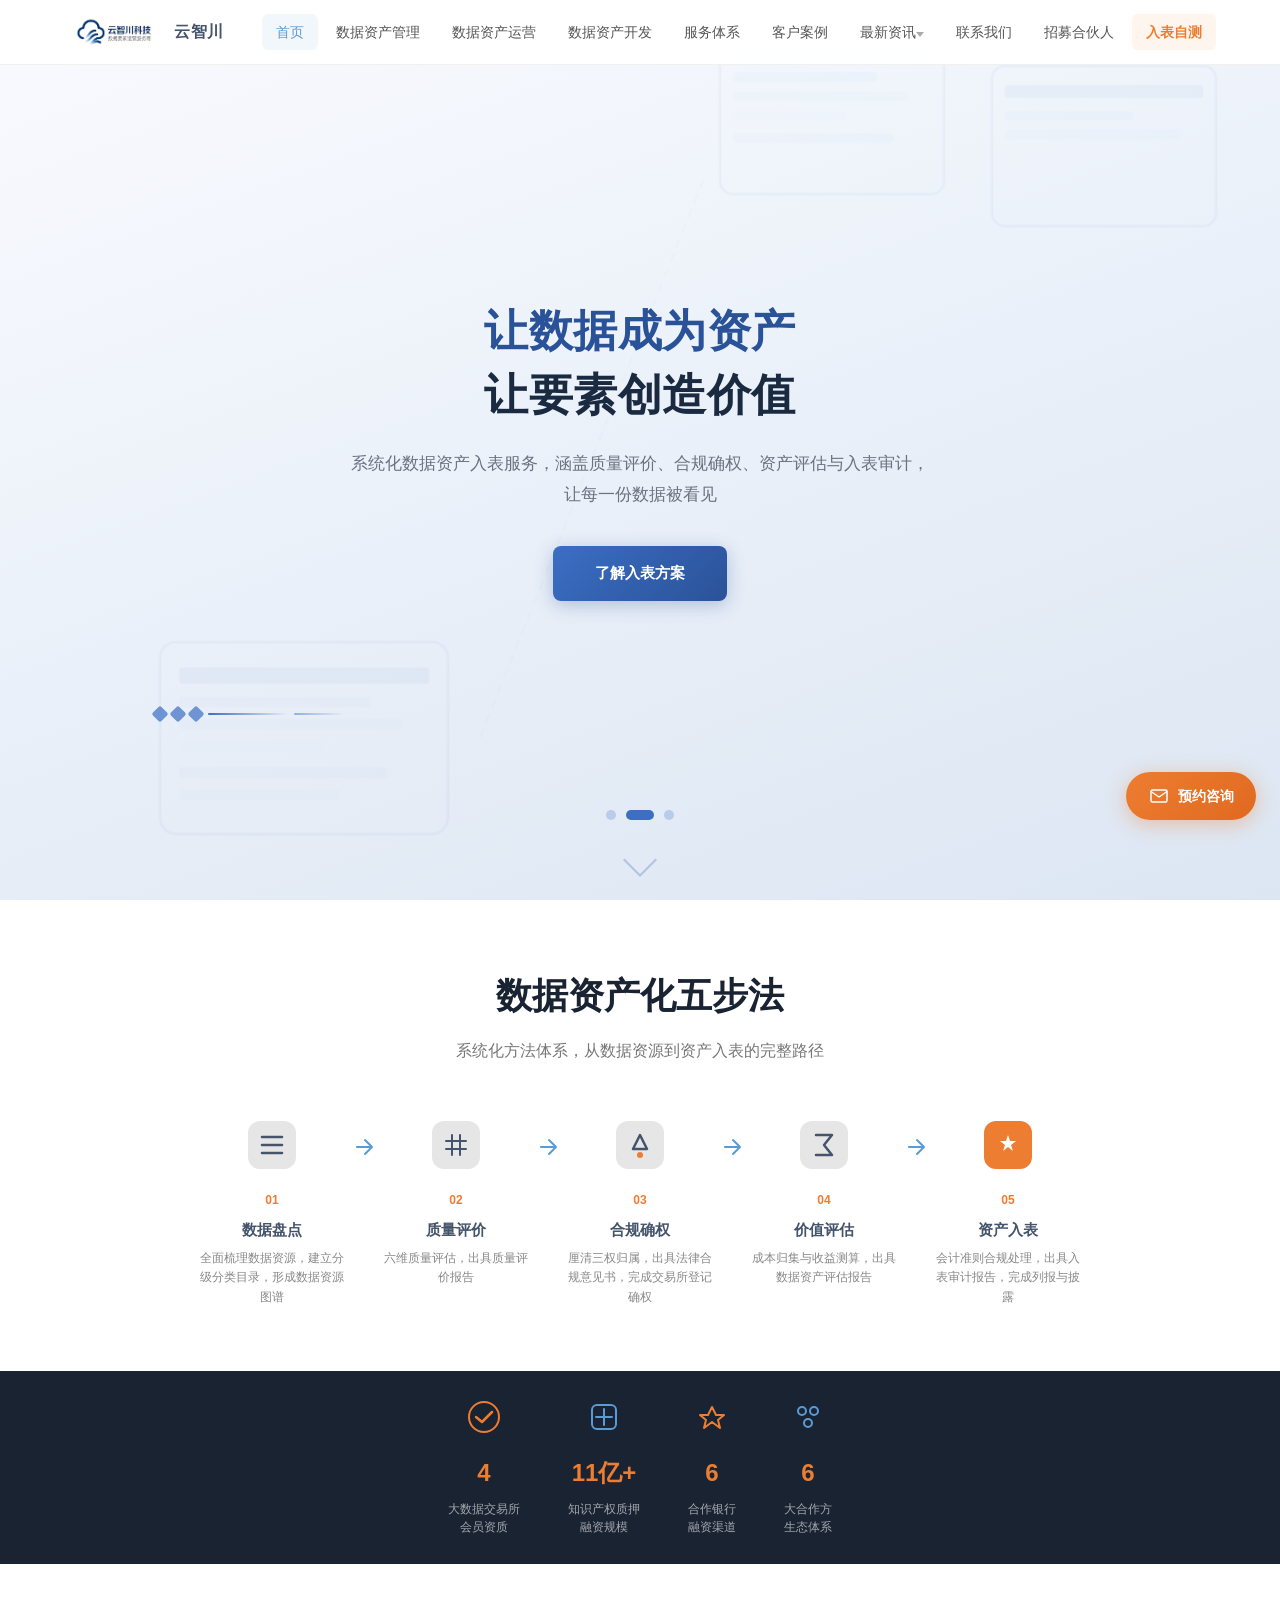
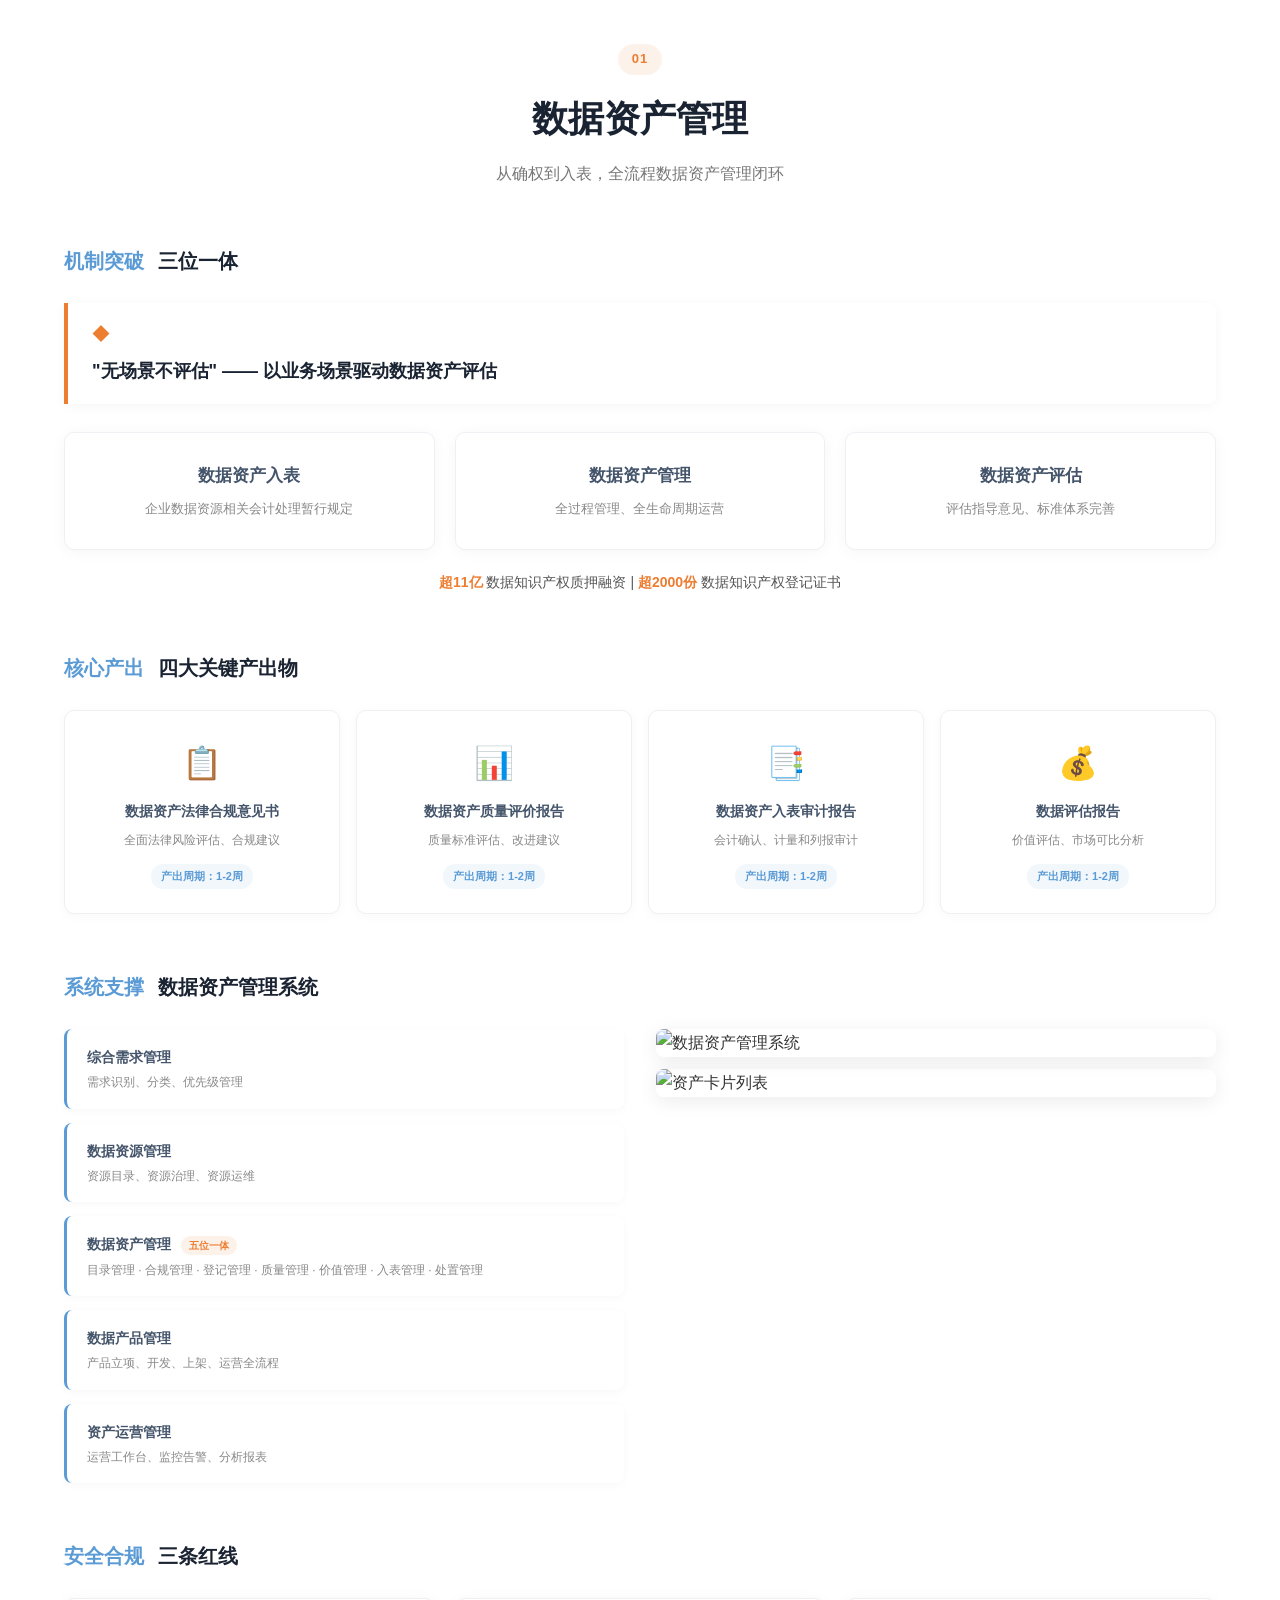
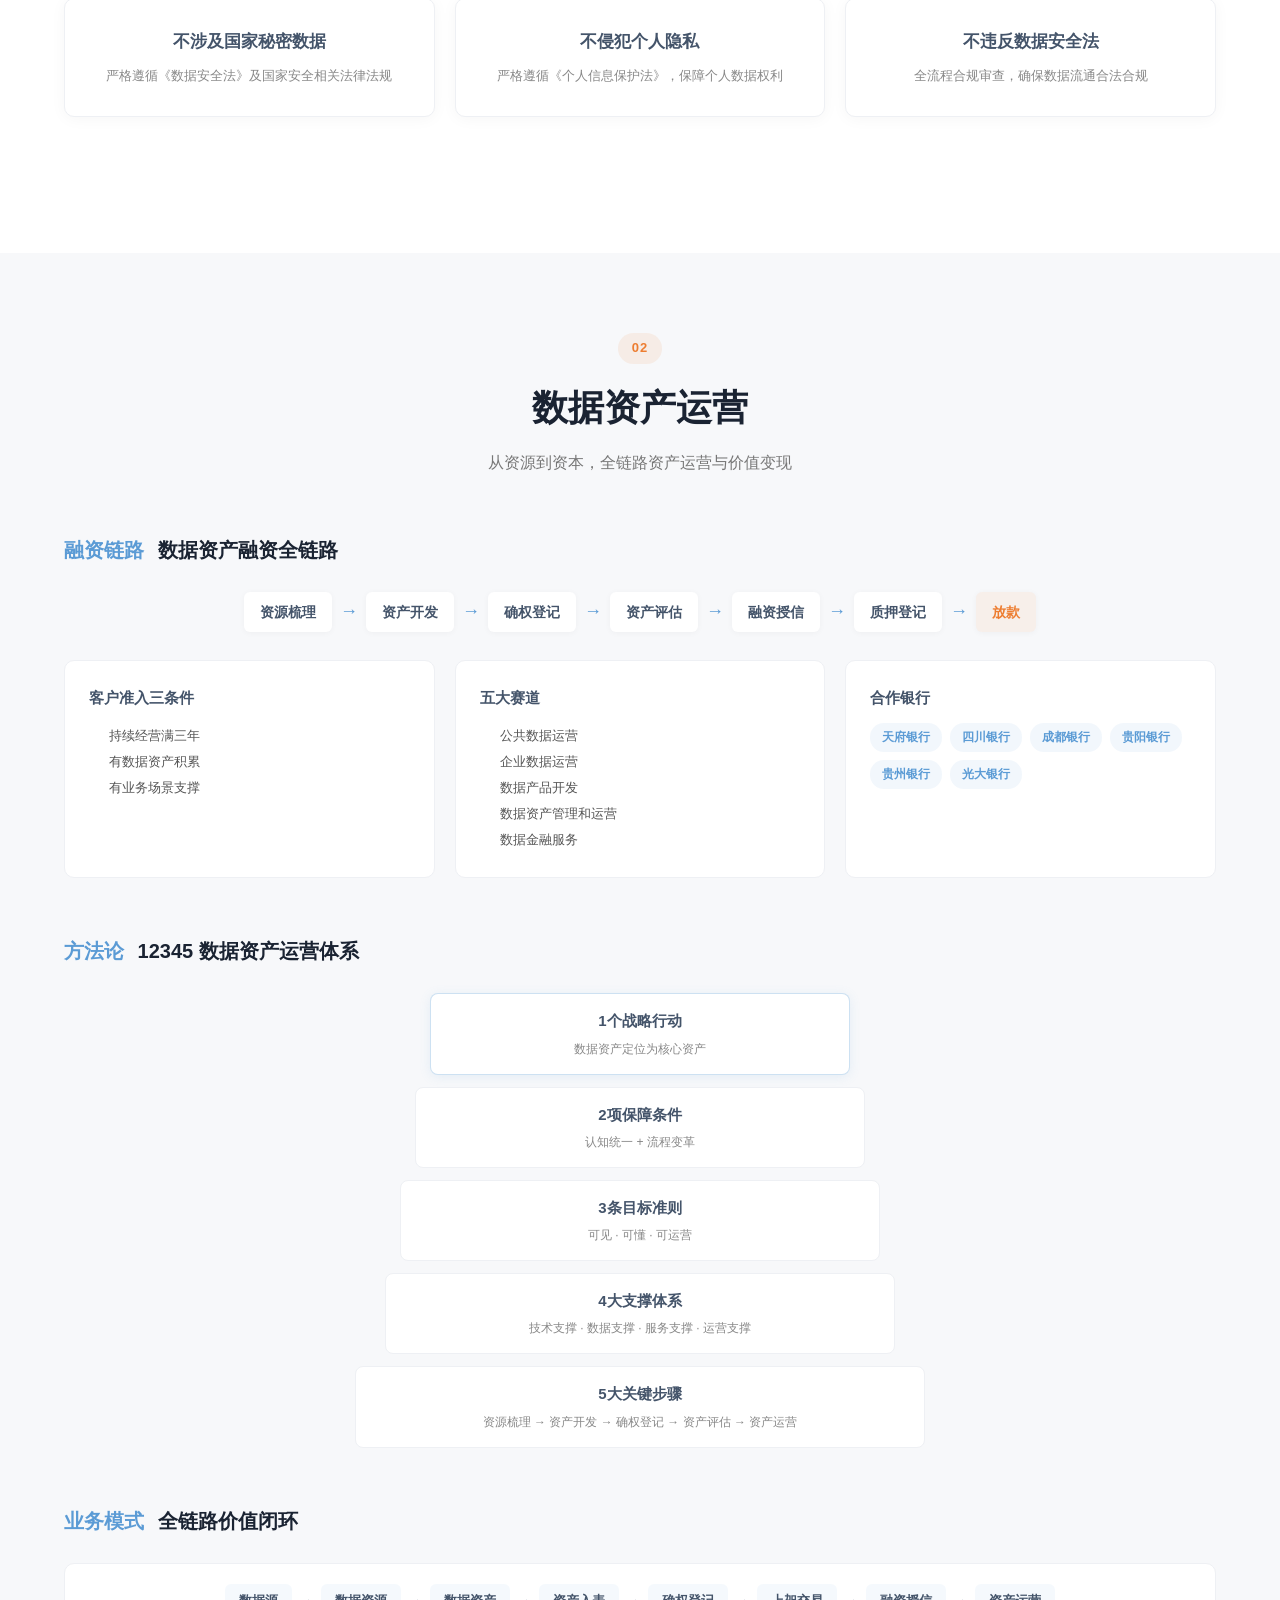
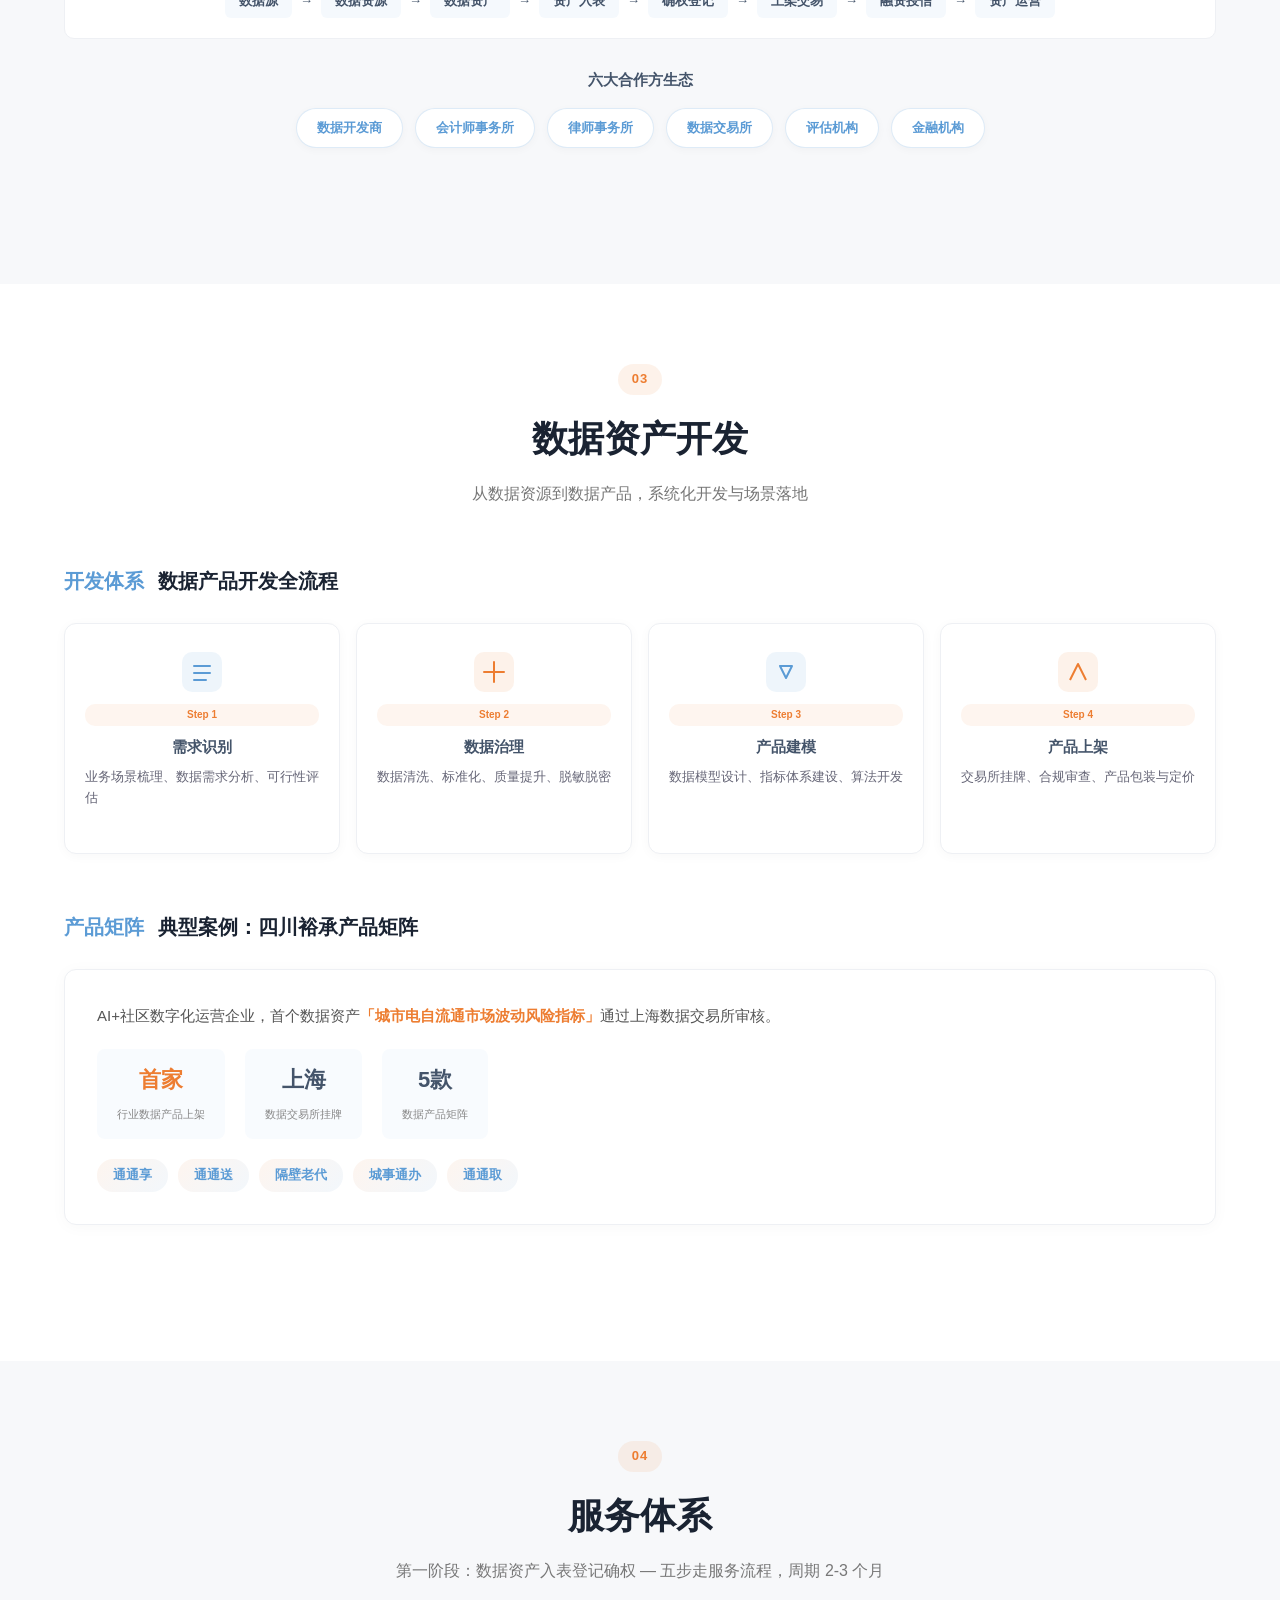
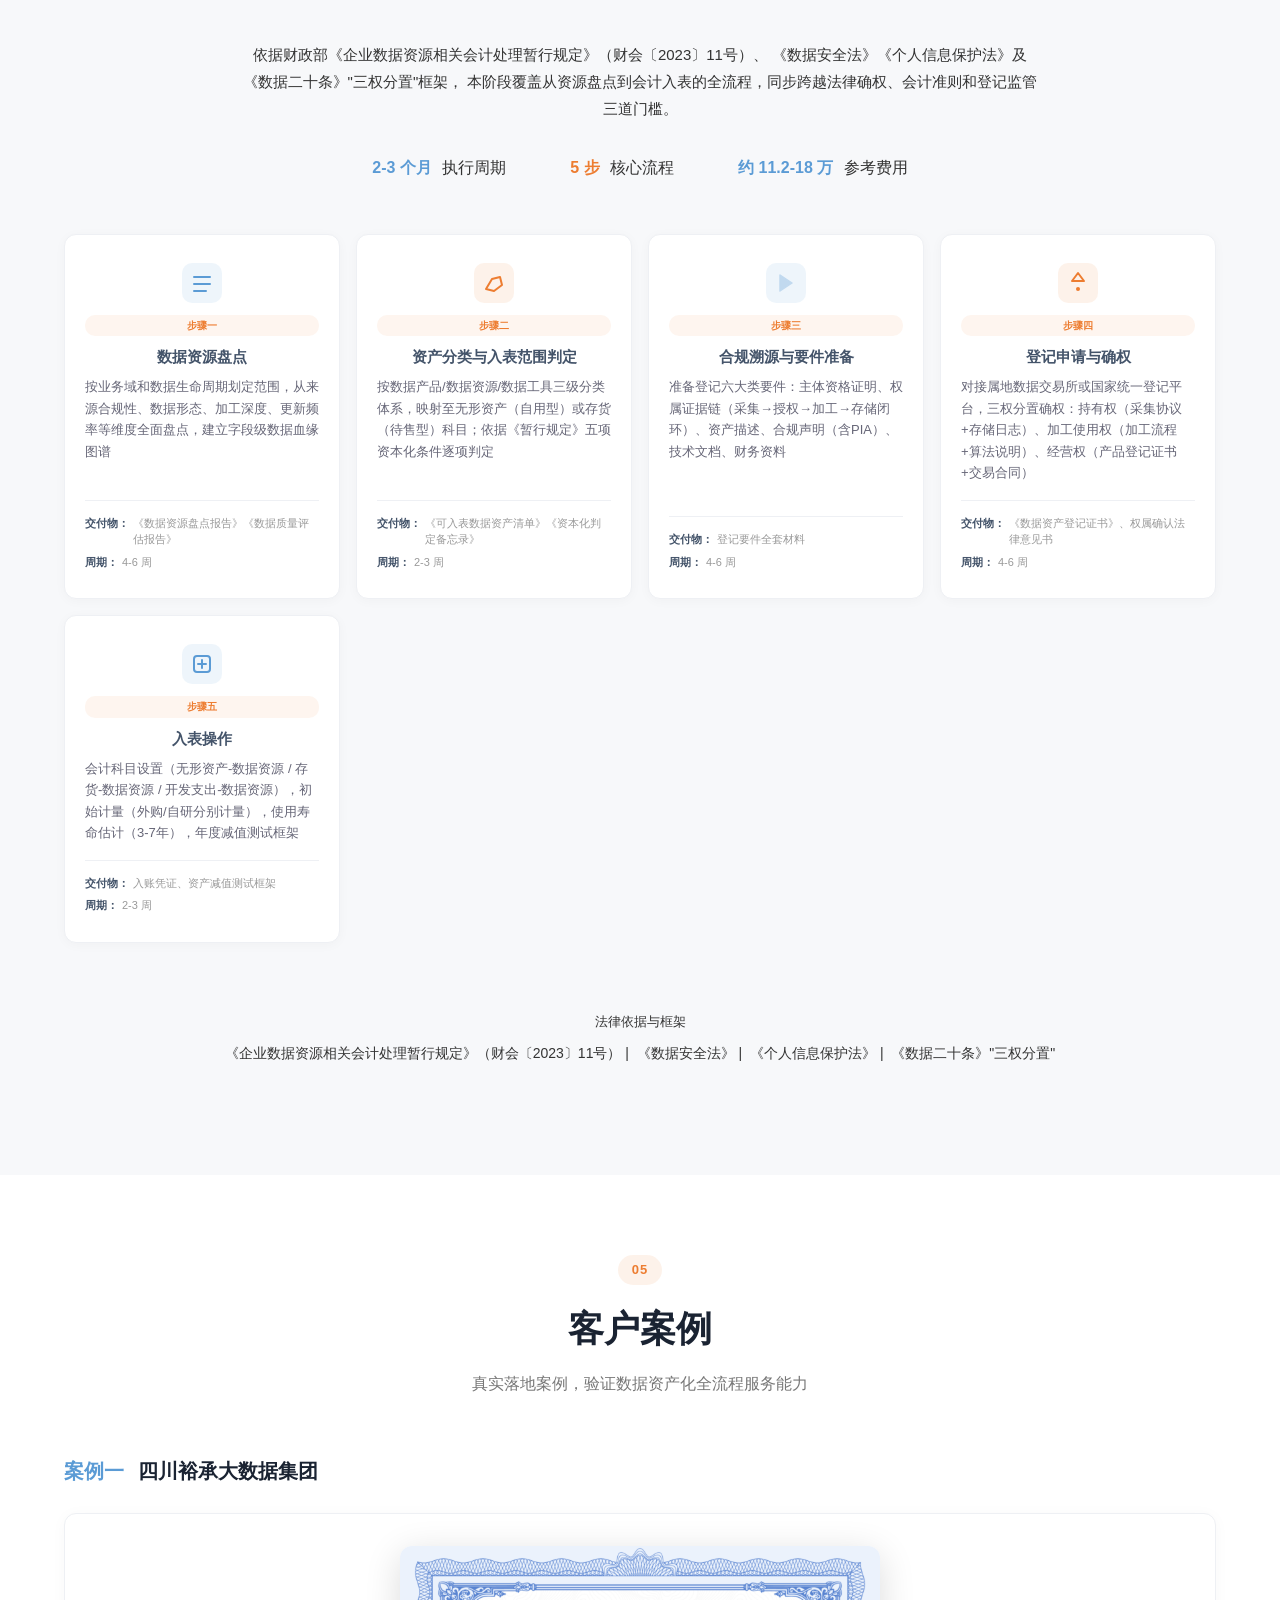
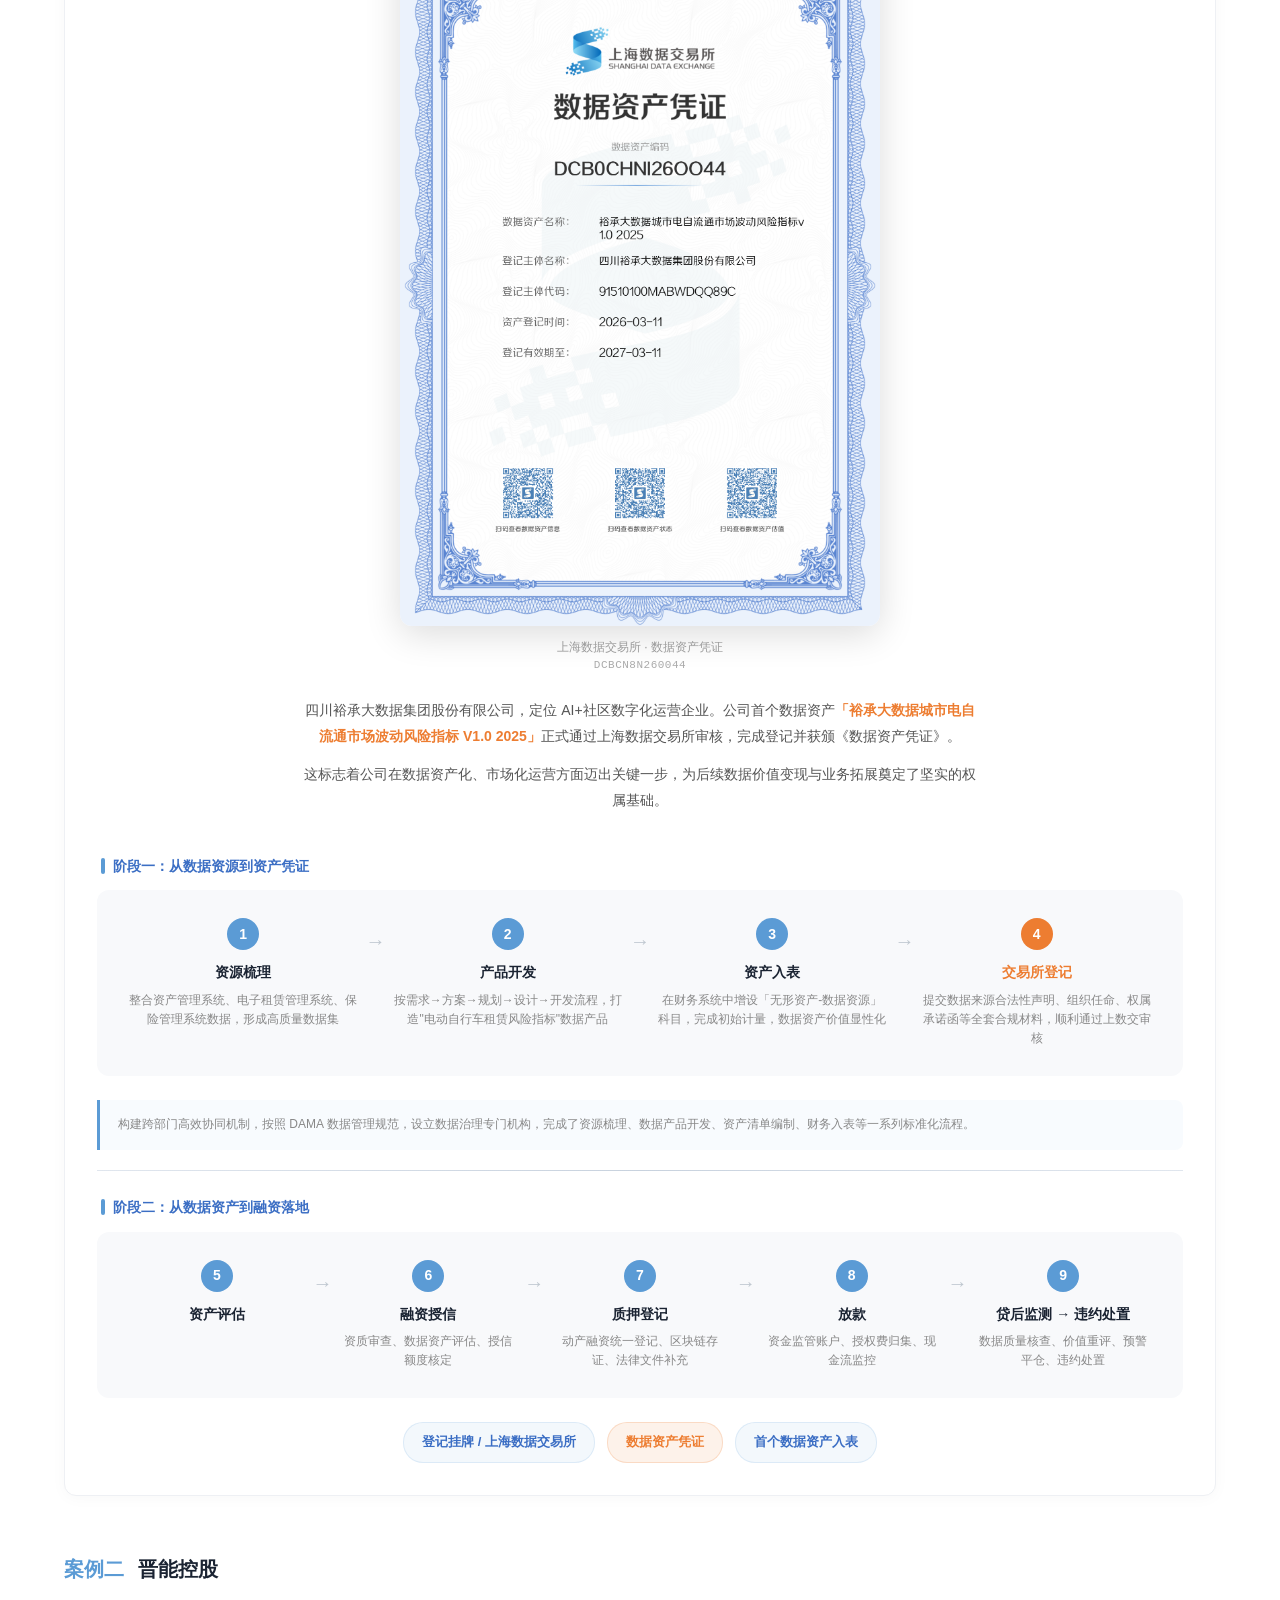
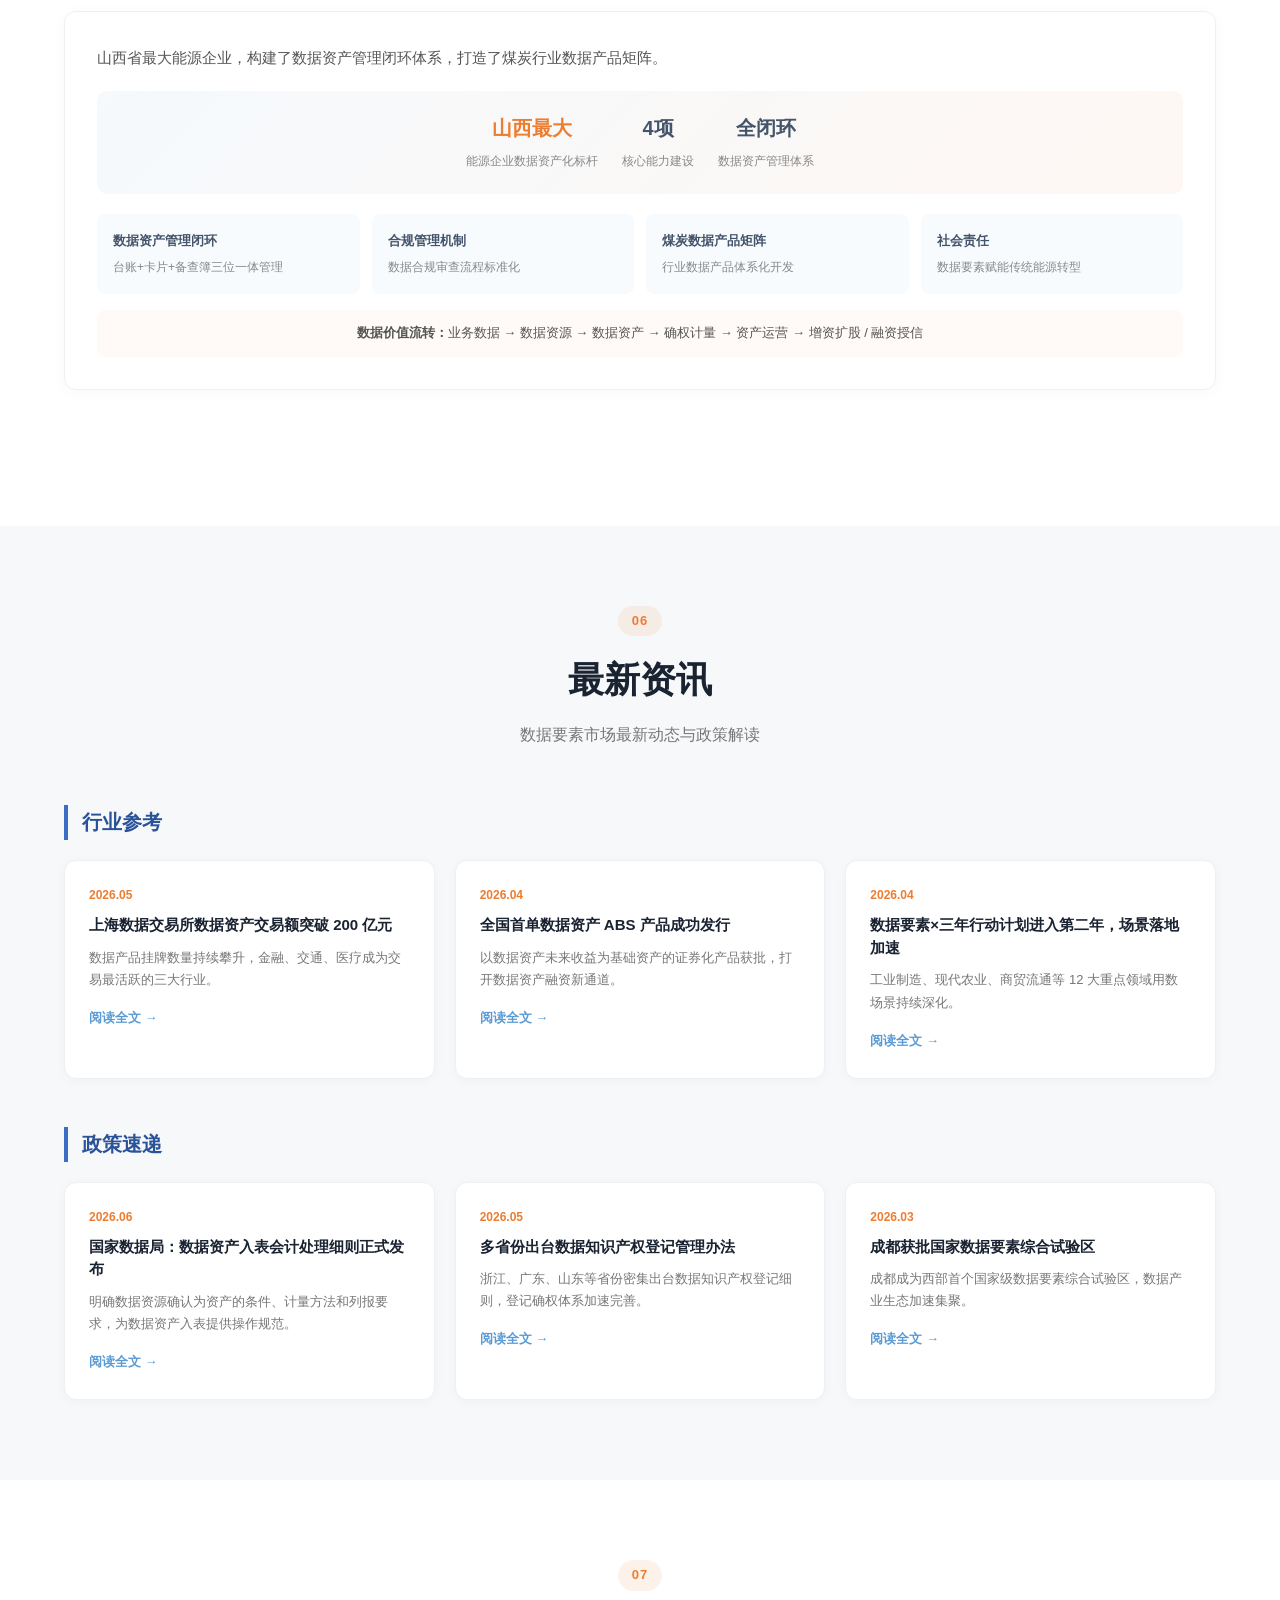
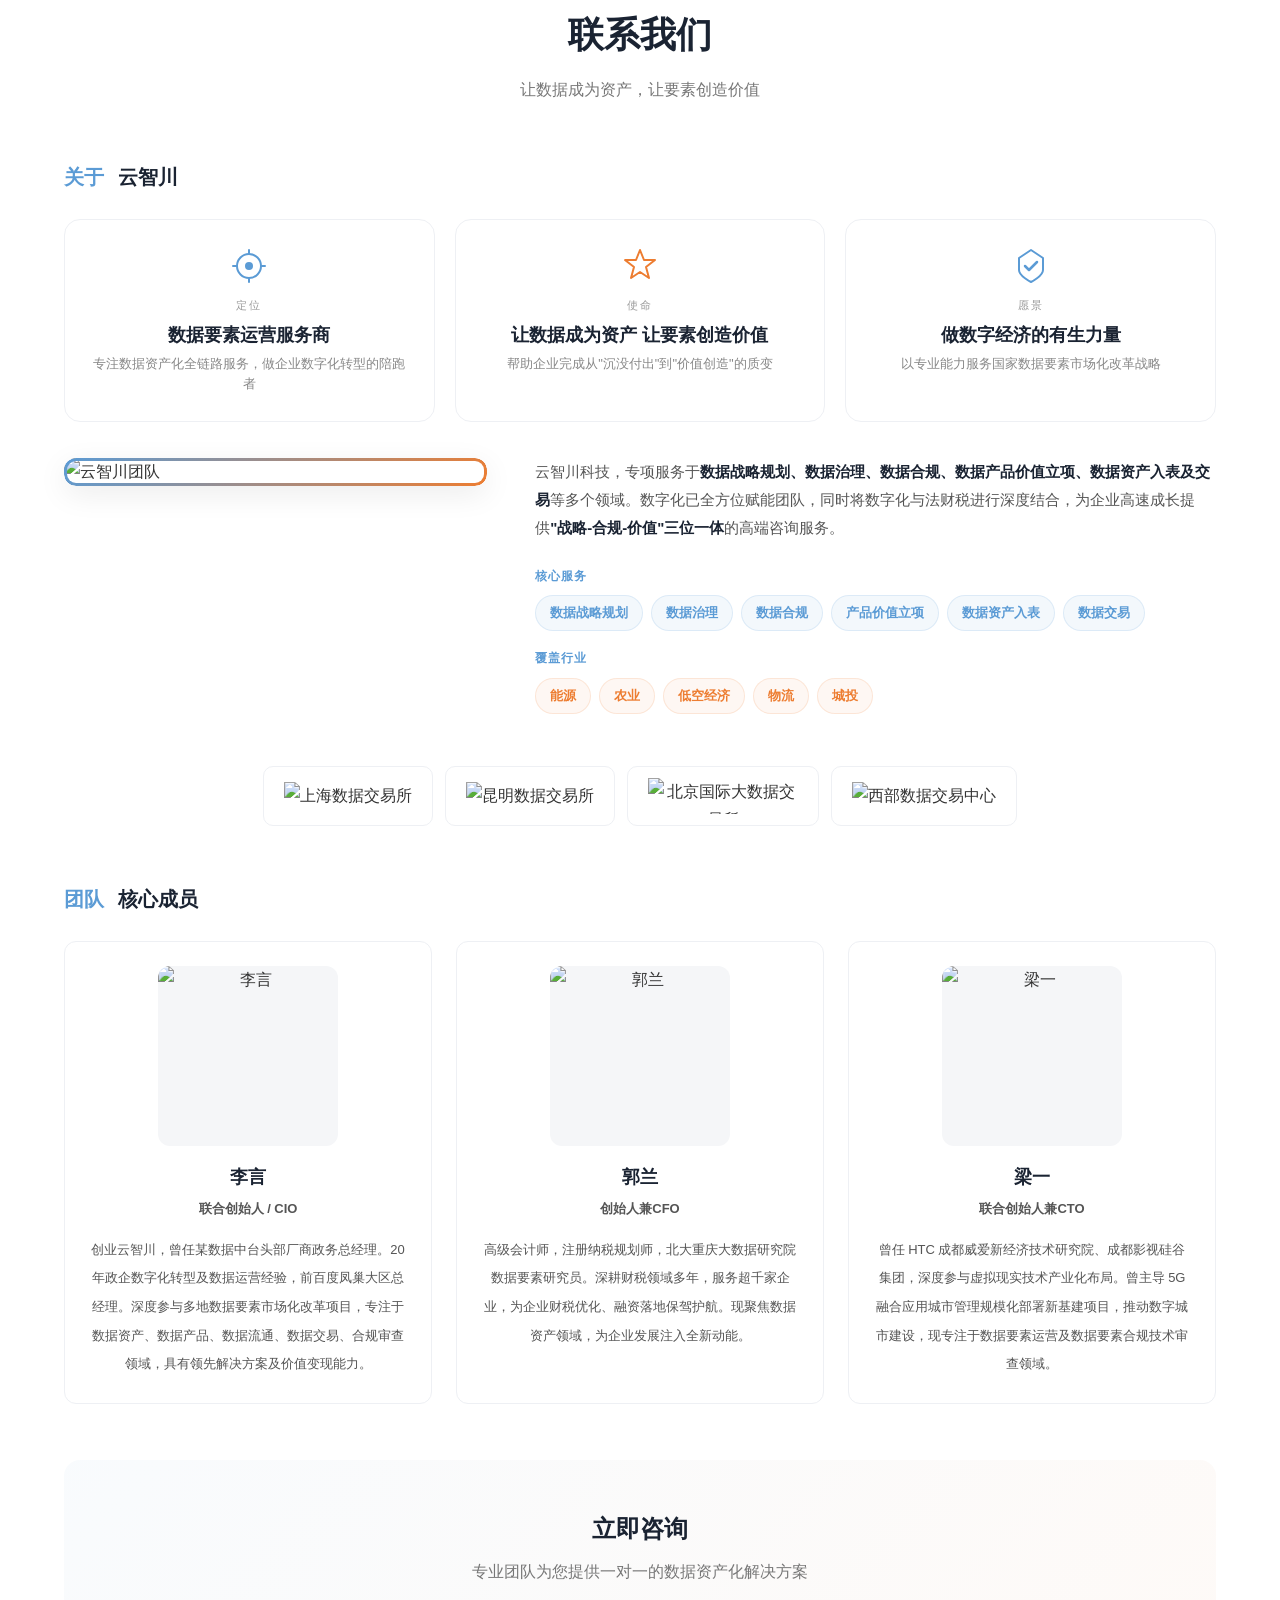
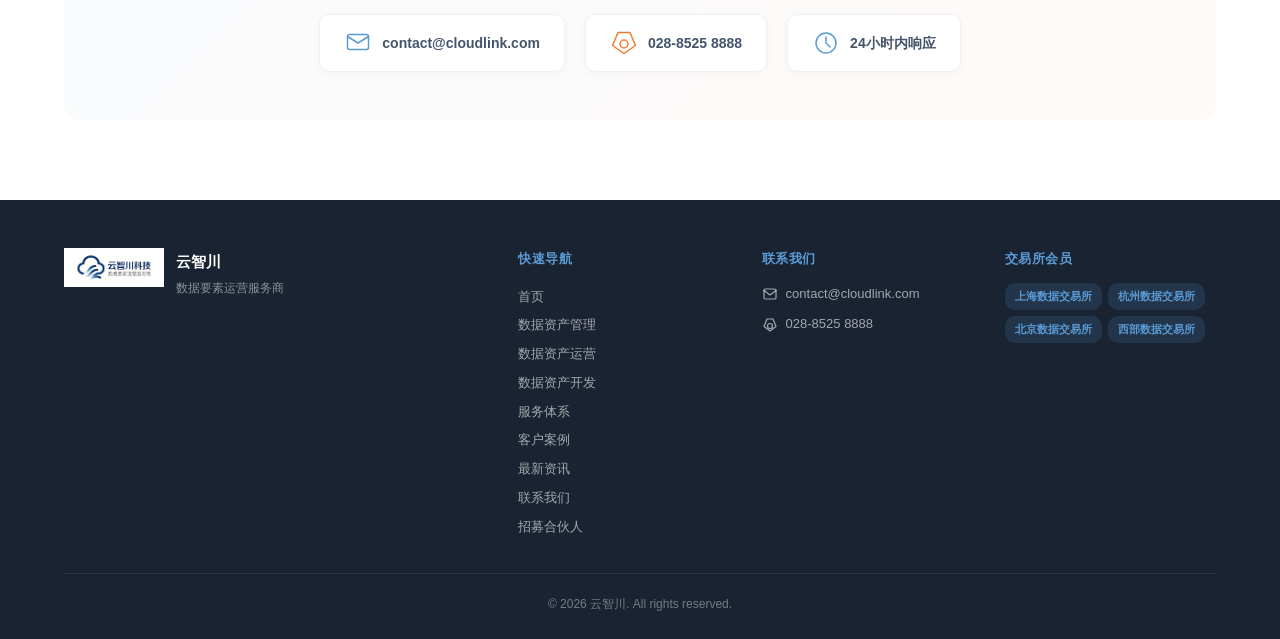
==== commit fdd27b31: "首页案例一：完整9步两阶段流程" ====
--- a/index.html
+++ b/index.html
@@ -569,34 +569,79 @@
             <p>这标志着公司在数据资产化、市场化运营方面迈出关键一步，为后续数据价值变现与业务拓展奠定了坚实的权属基础。</p>
           </div>
         </div>
-        <!-- 下半部分：4步流程 -->
-        <div class="case-steps">
-          <div class="step-card" data-animate>
-            <div class="step-num">01</div>
-            <h4>资源梳理</h4>
-            <p class="step-desc">整合三大业务系统数据形成高质量数据集</p>
-          </div>
-          <div class="step-card" data-animate>
-            <div class="step-num">02</div>
-            <h4>产品开发</h4>
-            <p class="step-desc">打造「电动自行车租赁风险指标」数据产品</p>
-          </div>
-          <div class="step-card" data-animate>
-            <div class="step-num">03</div>
-            <h4>资产入表</h4>
-            <p class="step-desc">增设无形资产科目完成初始计量</p>
-          </div>
-          <div class="step-card step-card-accent" data-animate>
-            <div class="step-num">04</div>
-            <h4>交易所登记</h4>
-            <p class="step-desc">通过上数交审核获颁数据资产凭证</p>
-          </div>
-        </div>
-        <!-- 底部：三个指标标签 -->
-        <div class="case-tags-row">
-          <span class="case-tag">上海数据交易所挂牌</span>
-          <span class="case-tag">数据资产凭证</span>
-          <span class="case-tag">首个数据资产入表</span>
+        <!-- 下半部分：两阶段流程 -->
+        <div class="process-phase-wrap">
+          <div class="process-phase-title">阶段一：从数据资源到资产凭证</div>
+          <div class="case-process-flow">
+            <div class="process-step">
+              <div class="ps-num">1</div>
+              <div class="ps-title">资源梳理</div>
+              <div class="ps-desc">整合资产管理系统、电子租赁管理系统、保险管理系统数据，形成高质量数据集</div>
+            </div>
+            <div class="process-arrow">→</div>
+            <div class="process-step">
+              <div class="ps-num">2</div>
+              <div class="ps-title">产品开发</div>
+              <div class="ps-desc">按需求→方案→规划→设计→开发流程，打造"电动自行车租赁风险指标"数据产品</div>
+            </div>
+            <div class="process-arrow">→</div>
+            <div class="process-step">
+              <div class="ps-num">3</div>
+              <div class="ps-title">资产入表</div>
+              <div class="ps-desc">在财务系统中增设「无形资产-数据资源」科目，完成初始计量，数据资产价值显性化</div>
+            </div>
+            <div class="process-arrow">→</div>
+            <div class="process-step active">
+              <div class="ps-num">4</div>
+              <div class="ps-title">交易所登记</div>
+              <div class="ps-desc">提交数据来源合法性声明、组织任命、权属承诺函等全套合规材料，顺利通过上数交审核</div>
+            </div>
+          </div>
+          <div class="process-phase-summary">构建跨部门高效协同机制，按照 DAMA 数据管理规范，设立数据治理专门机构，完成了资源梳理、数据产品开发、资产清单编制、财务入表等一系列标准化流程。</div>
+        </div>
+
+        <div class="process-phase-divider"></div>
+
+        <div class="process-phase-wrap">
+          <div class="process-phase-title">阶段二：从数据资产到融资落地</div>
+          <div class="case-process-flow">
+            <div class="process-step">
+              <div class="ps-num">5</div>
+              <div class="ps-title">资产评估</div>
+              <div class="ps-desc"></div>
+            </div>
+            <div class="process-arrow">→</div>
+            <div class="process-step">
+              <div class="ps-num">6</div>
+              <div class="ps-title">融资授信</div>
+              <div class="ps-desc">资质审查、数据资产评估、授信额度核定</div>
+            </div>
+            <div class="process-arrow">→</div>
+            <div class="process-step">
+              <div class="ps-num">7</div>
+              <div class="ps-title">质押登记</div>
+              <div class="ps-desc">动产融资统一登记、区块链存证、法律文件补充</div>
+            </div>
+            <div class="process-arrow">→</div>
+            <div class="process-step">
+              <div class="ps-num">8</div>
+              <div class="ps-title">放款</div>
+              <div class="ps-desc">资金监管账户、授权费归集、现金流监控</div>
+            </div>
+            <div class="process-arrow">→</div>
+            <div class="process-step">
+              <div class="ps-num">9</div>
+              <div class="ps-title">贷后监测 → 违约处置</div>
+              <div class="ps-desc">数据质量核查、价值重评、预警平仓、违约处置</div>
+            </div>
+          </div>
+        </div>
+
+        <!-- 底部指标高亮 -->
+        <div class="case-highlights">
+          <span class="case-highlight">登记挂牌 / 上海数据交易所</span>
+          <span class="case-highlight hl-orange">数据资产凭证</span>
+          <span class="case-highlight">首个数据资产入表</span>
         </div>
       </div>
     </div>
--- a/style.css
+++ b/style.css
@@ -202,12 +202,12 @@
 .result-card p{font-size:12px;color:#888}
 .case-flow{text-align:center;font-size:13px;color:#555;padding:12px;background:rgba(237,125,49,.04);border-radius:8px;margin-top:16px}
 /* case cert hero */
-.case-cert-hero{display:flex;gap:32px;align-items:flex-start;margin-bottom:28px}
-.case-cert-wrap{flex:0 0 300px;max-width:300px}
-.case-cert-wrap img{width:100%;border-radius:12px;box-shadow:0 4px 20px rgba(0,0,0,.1);display:block}
-.case-cert-meta{text-align:center;margin-top:10px;font-size:12px;color:#999;line-height:1.6}
+.case-cert-hero{display:flex;flex-direction:column;align-items:center;gap:24px;margin-bottom:28px}
+.case-cert-wrap{max-width:480px;width:100%;margin:0 auto}
+.case-cert-wrap img{width:100%;border-radius:12px;box-shadow:0 8px 36px rgba(0,0,0,.14);display:block}
+.case-cert-meta{text-align:center;margin-top:12px;font-size:12px;color:#999;line-height:1.6}
 .case-cert-meta .cert-number{display:block;font-family:"SF Mono","Menlo","Consolas",monospace;font-size:11px;color:#aaa;letter-spacing:.5px}
-.case-cert-text{flex:1;font-size:14px;color:#555;line-height:1.85}
+.case-cert-text{max-width:680px;margin:0 auto;text-align:center;font-size:14px;color:#555;line-height:1.85}
 .case-cert-text p{margin-bottom:12px}
 .text-accent{color:#ED7D31;font-weight:700}
 /* step card update */
@@ -315,6 +315,24 @@
 [data-animate]{opacity:0;transform:translateY(20px);transition:opacity .6s ease,transform .6s ease}
 [data-animate].visible{opacity:1;transform:translateY(0)}
 
+/* ========== PROCESS PHASE FLOW (首页案例一两阶段流程) ========== */
+.case-process-flow{display:flex;align-items:flex-start;gap:0;background:#F8F9FB;border-radius:12px;padding:28px 24px;margin-bottom:24px;flex-wrap:nowrap;overflow-x:auto}
+.process-step{flex:1;text-align:center;min-width:120px;padding:0 8px}
+.process-step .ps-num{display:inline-flex;align-items:center;justify-content:center;width:32px;height:32px;border-radius:50%;background:#5B9BD5;color:#FFF;font-size:14px;font-weight:700;margin-bottom:10px}
+.process-step.active .ps-num{background:#ED7D31}
+.process-step .ps-title{font-size:14px;font-weight:700;color:#1a2332;margin-bottom:6px}
+.process-step.active .ps-title{color:#ED7D31}
+.process-step .ps-desc{font-size:12px;color:#888;line-height:1.6}
+.process-arrow{display:flex;align-items:center;justify-content:center;font-size:20px;color:#C0C8D0;padding-top:6px;flex-shrink:0}
+.process-phase-wrap{margin-bottom:16px}
+.process-phase-title{font-size:14px;font-weight:700;color:#3B6EC4;margin-bottom:12px;padding-left:4px;display:flex;align-items:center;gap:8px}
+.process-phase-title::before{content:'';display:inline-block;width:4px;height:16px;background:#5B9BD5;border-radius:2px}
+.process-phase-divider{height:1px;background:linear-gradient(90deg,#E0E6EE 0%,#C8D2DE 50%,#E0E6EE 100%);margin:20px 0 24px}
+.process-phase-summary{margin-top:16px;padding:14px 18px;background:rgba(91,155,213,.04);border-left:3px solid #5B9BD5;border-radius:0 8px 8px 0;font-size:12px;color:#888;line-height:1.8}
+.case-highlights{display:flex;gap:12px;flex-wrap:wrap;margin-top:20px;justify-content:center}
+.case-highlight{display:inline-block;padding:8px 18px;font-size:13px;font-weight:600;background:rgba(91,155,213,.07);border-radius:20px;color:#3B6EC4;border:1px solid rgba(91,155,213,.15)}
+.case-highlight.hl-orange{background:rgba(237,125,49,.1);border-color:rgba(237,125,49,.2);color:#ED7D31}
+
 /* ========== RESPONSIVE ========== */
 @media(max-width:1024px){
   .deliverables,.system-showcase{grid-template-columns:1fr 1fr}
@@ -339,7 +357,10 @@
   .deliverables,.system-showcase{grid-template-columns:1fr}
   .service-matrix{grid-template-columns:1fr 1fr}
   .news-grid{grid-template-columns:1fr}
-  .case-cert-hero{flex-direction:column}.case-cert-wrap{max-width:260px;margin:0 auto}
+  .case-cert-hero{flex-direction:column}.case-cert-wrap{max-width:100%;margin:0 auto 16px}
+  .case-process-flow{flex-direction:column;align-items:center;gap:0;padding:20px 16px}
+  .process-step{width:100%;padding:12px 0}
+  .process-arrow{transform:rotate(90deg);padding:4px 0}
   .case-results,.case-steps{grid-template-columns:1fr 1fr}
   .case-highlight-banner{flex-direction:column;align-items:center}
   .footer-grid{grid-template-columns:1fr;gap:24px}
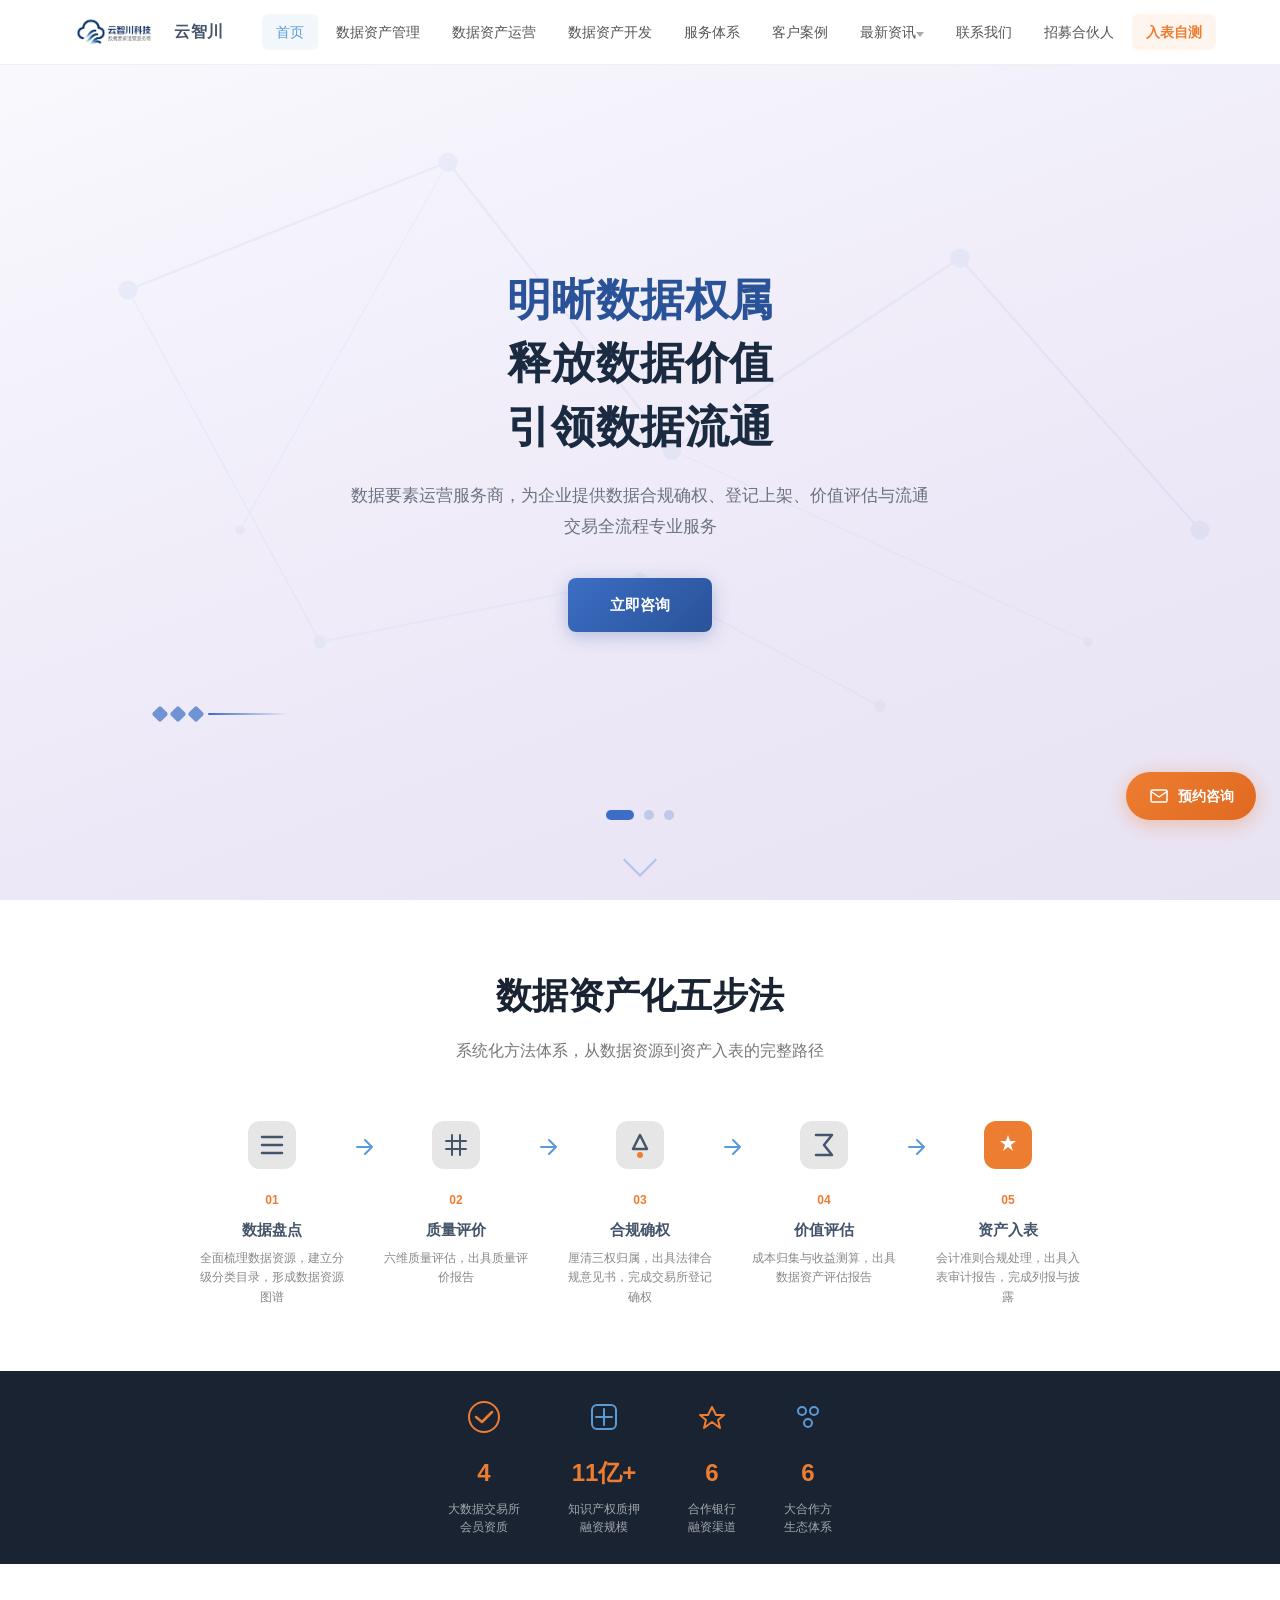
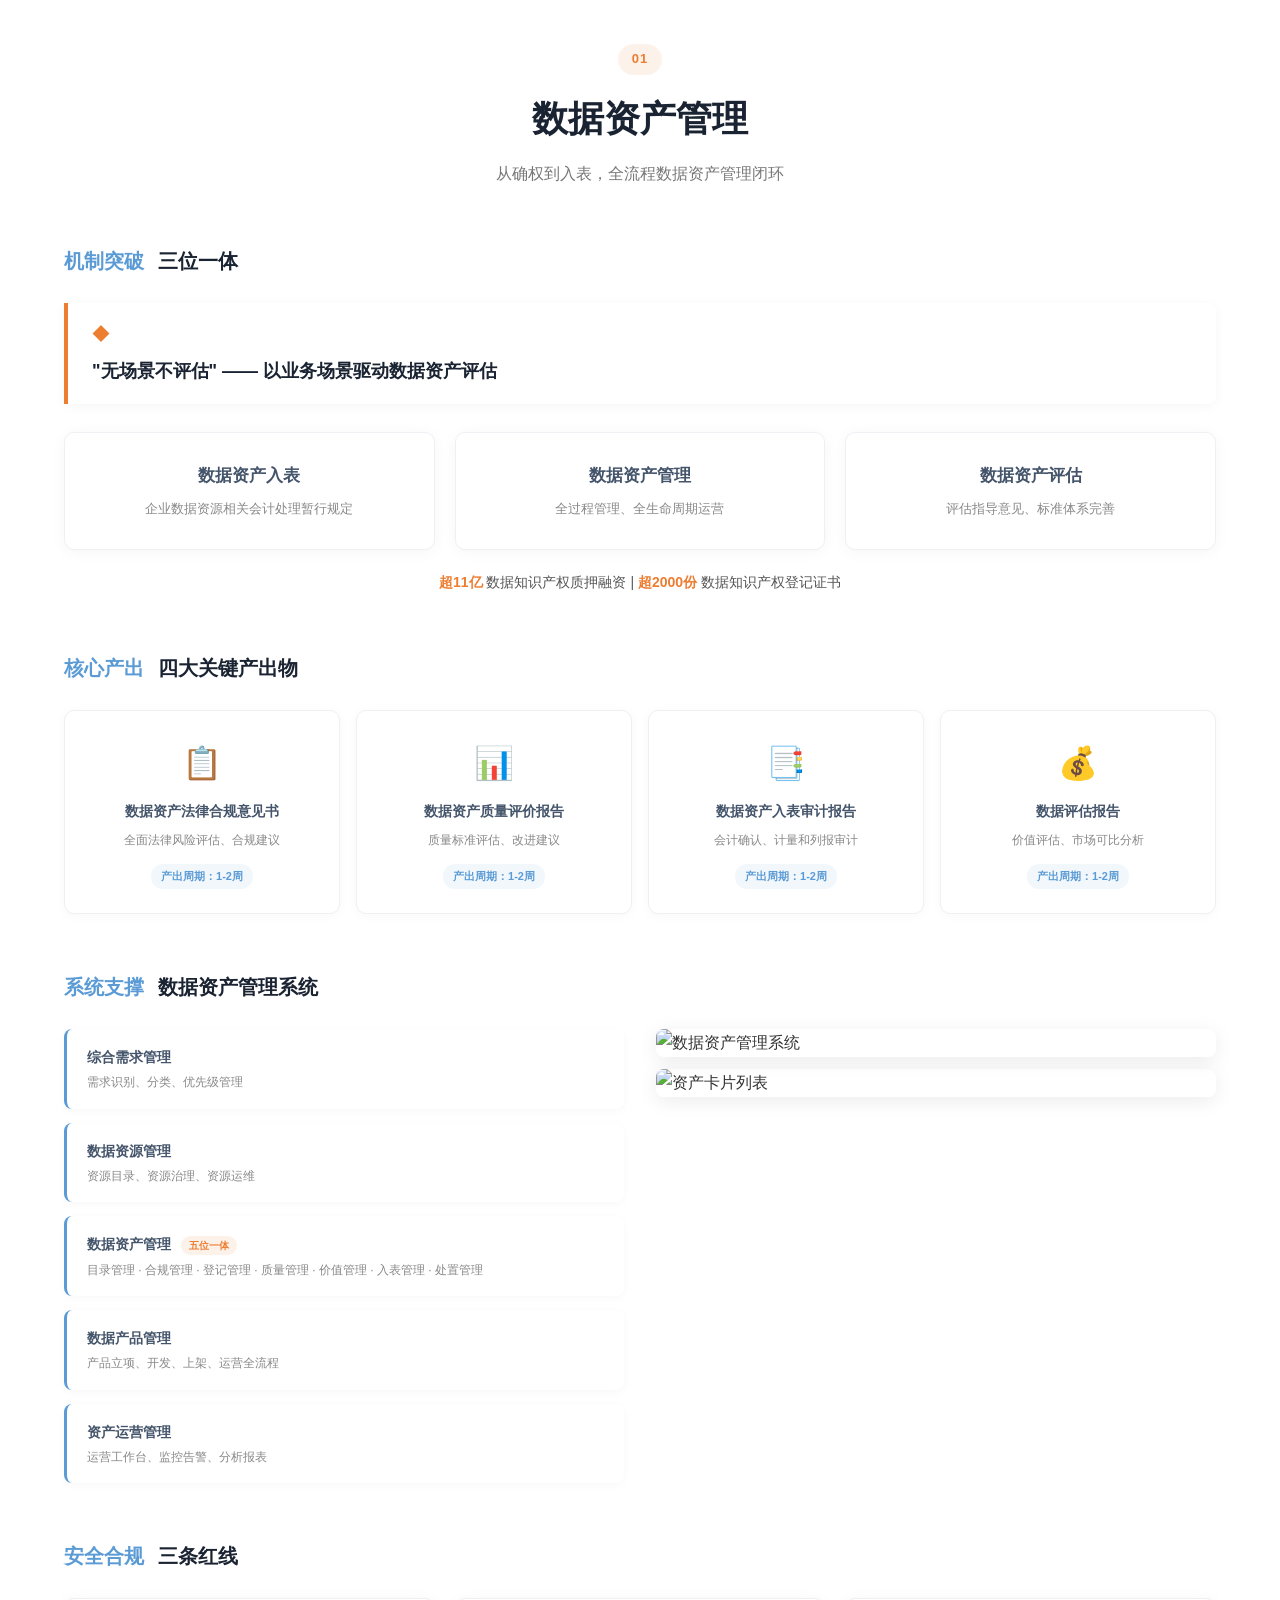
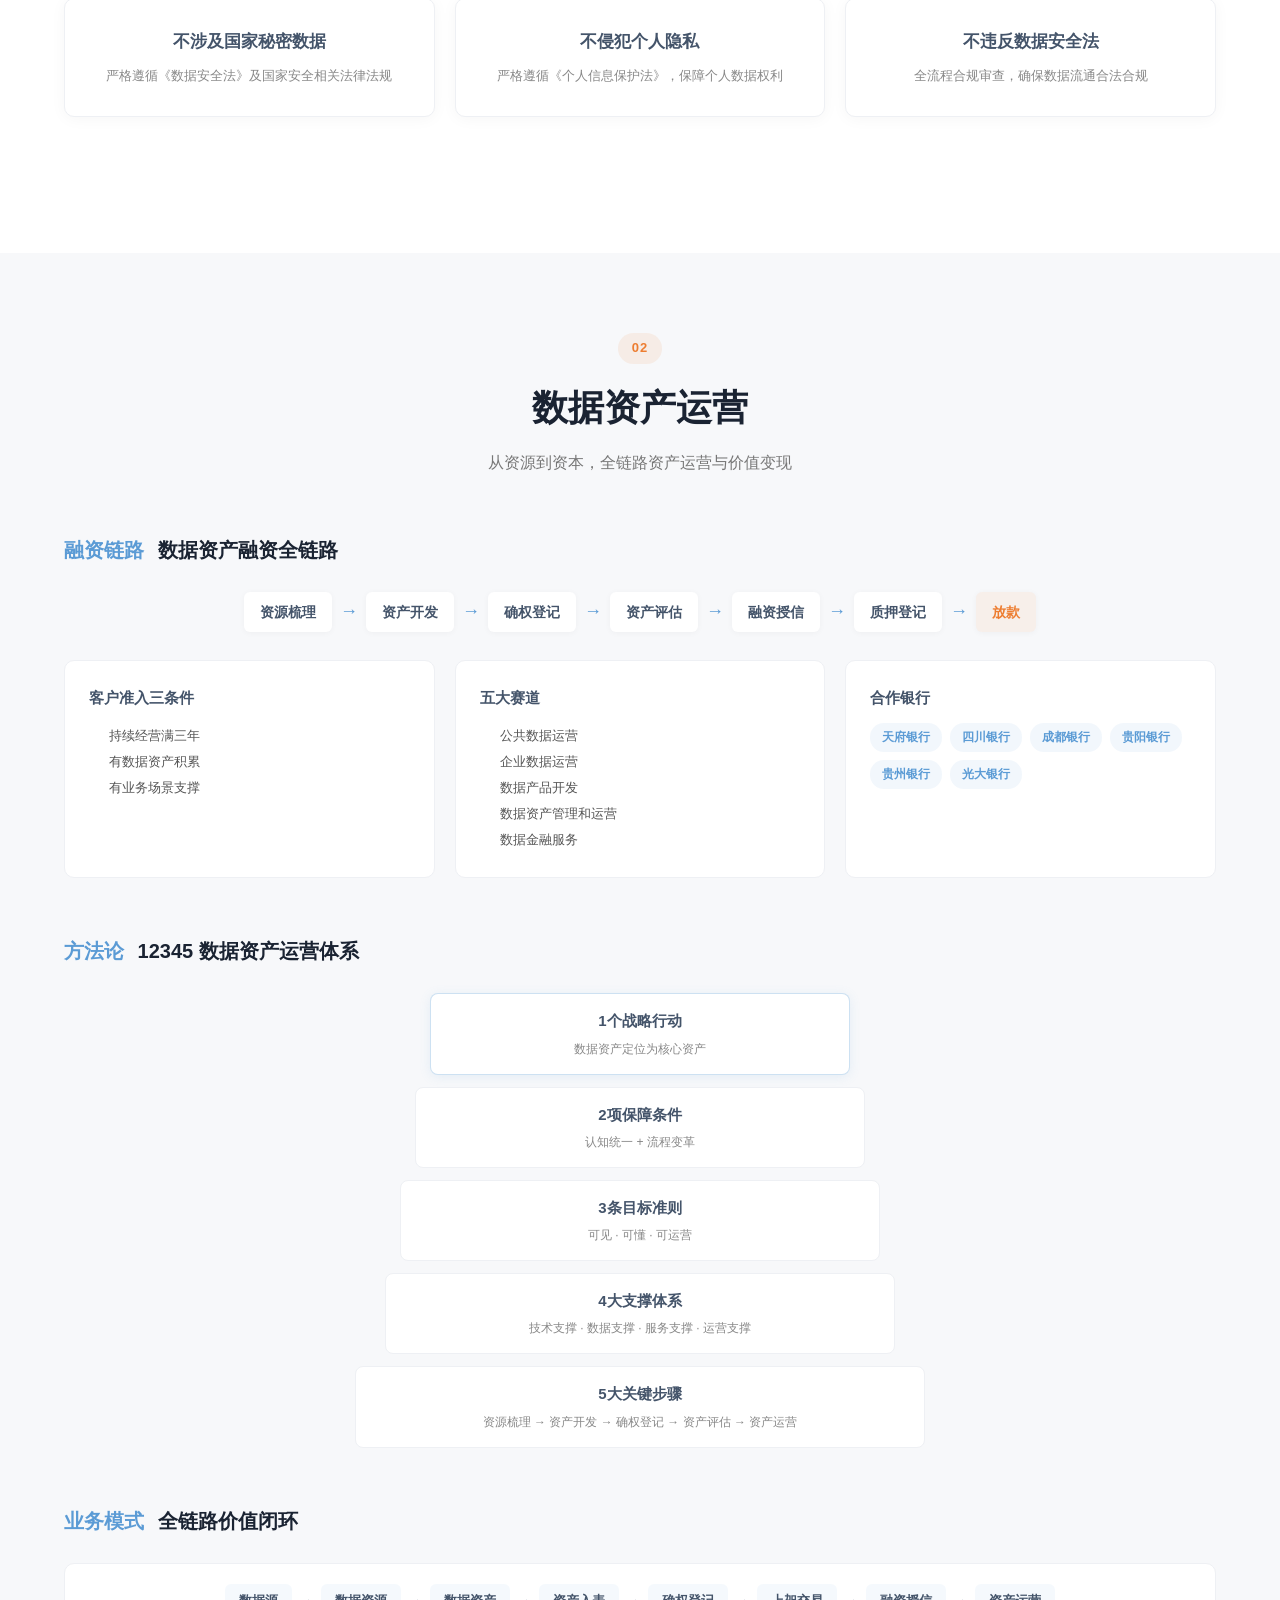
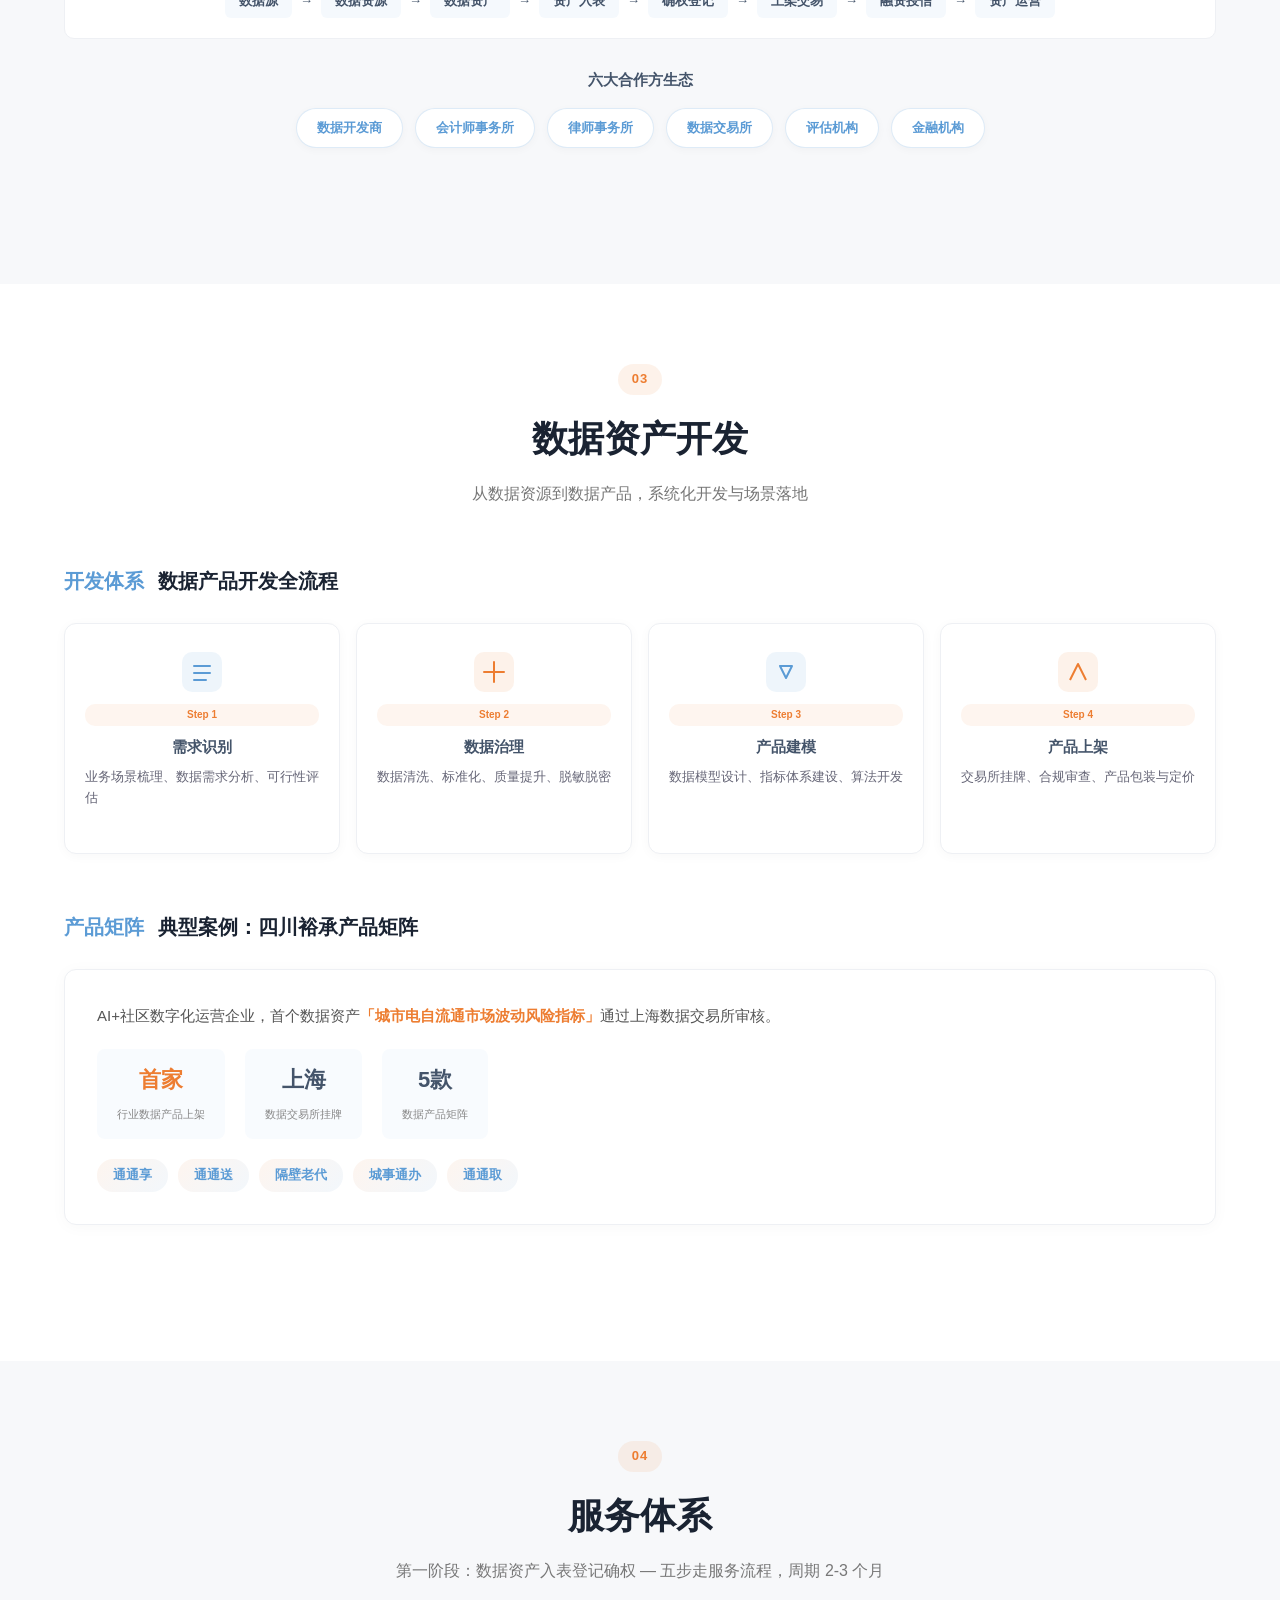
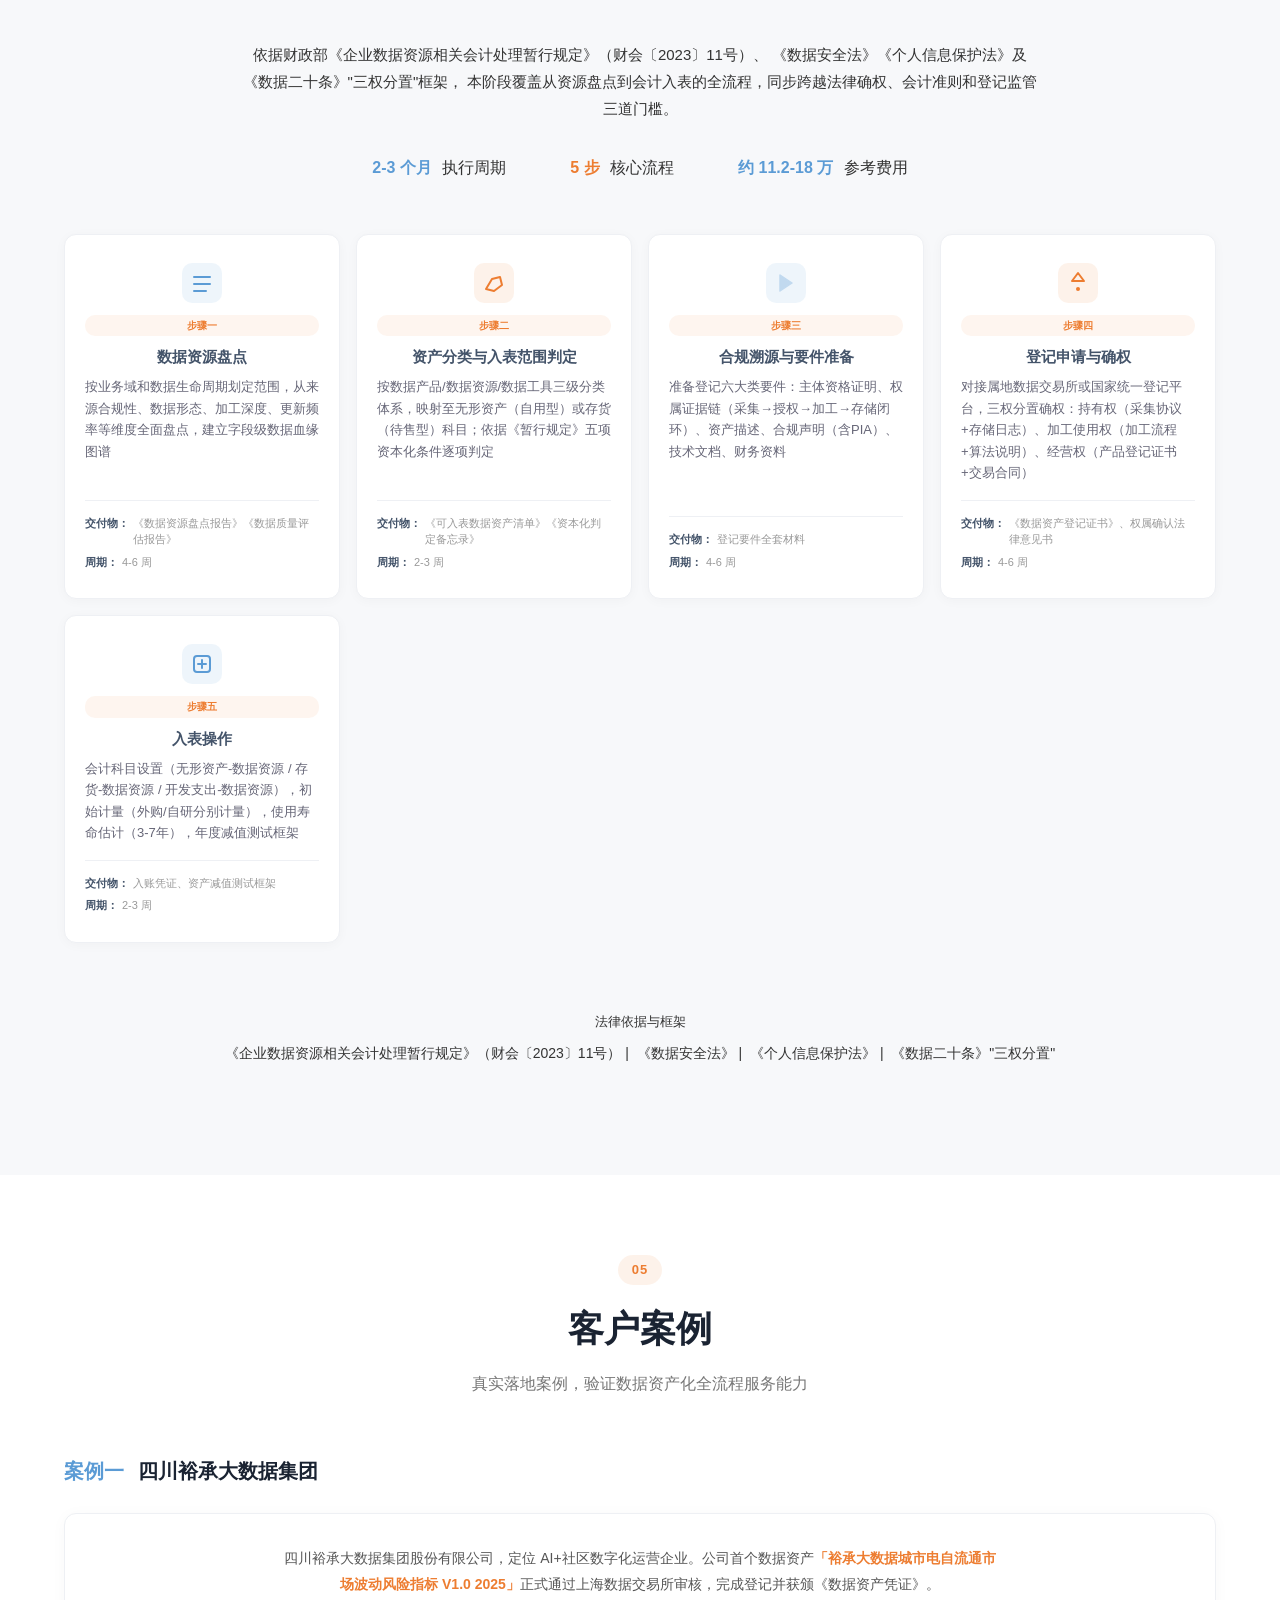
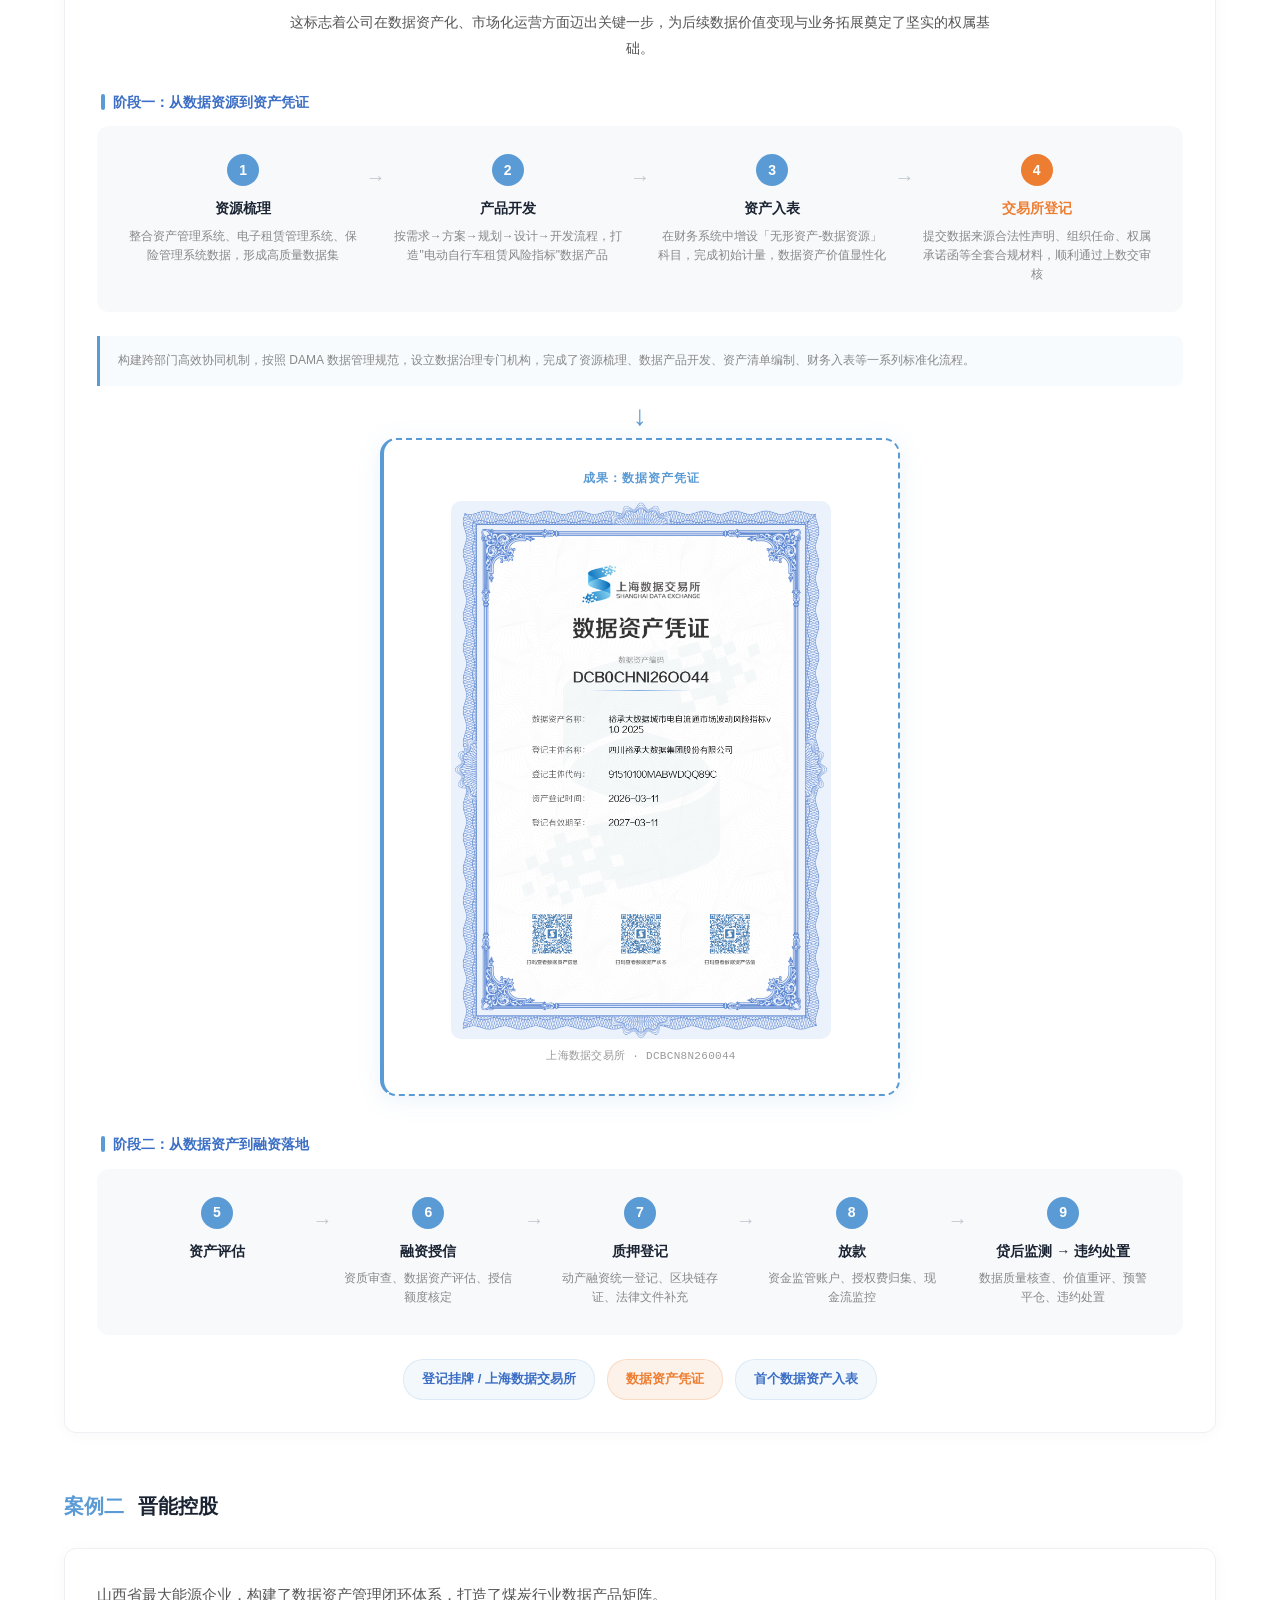
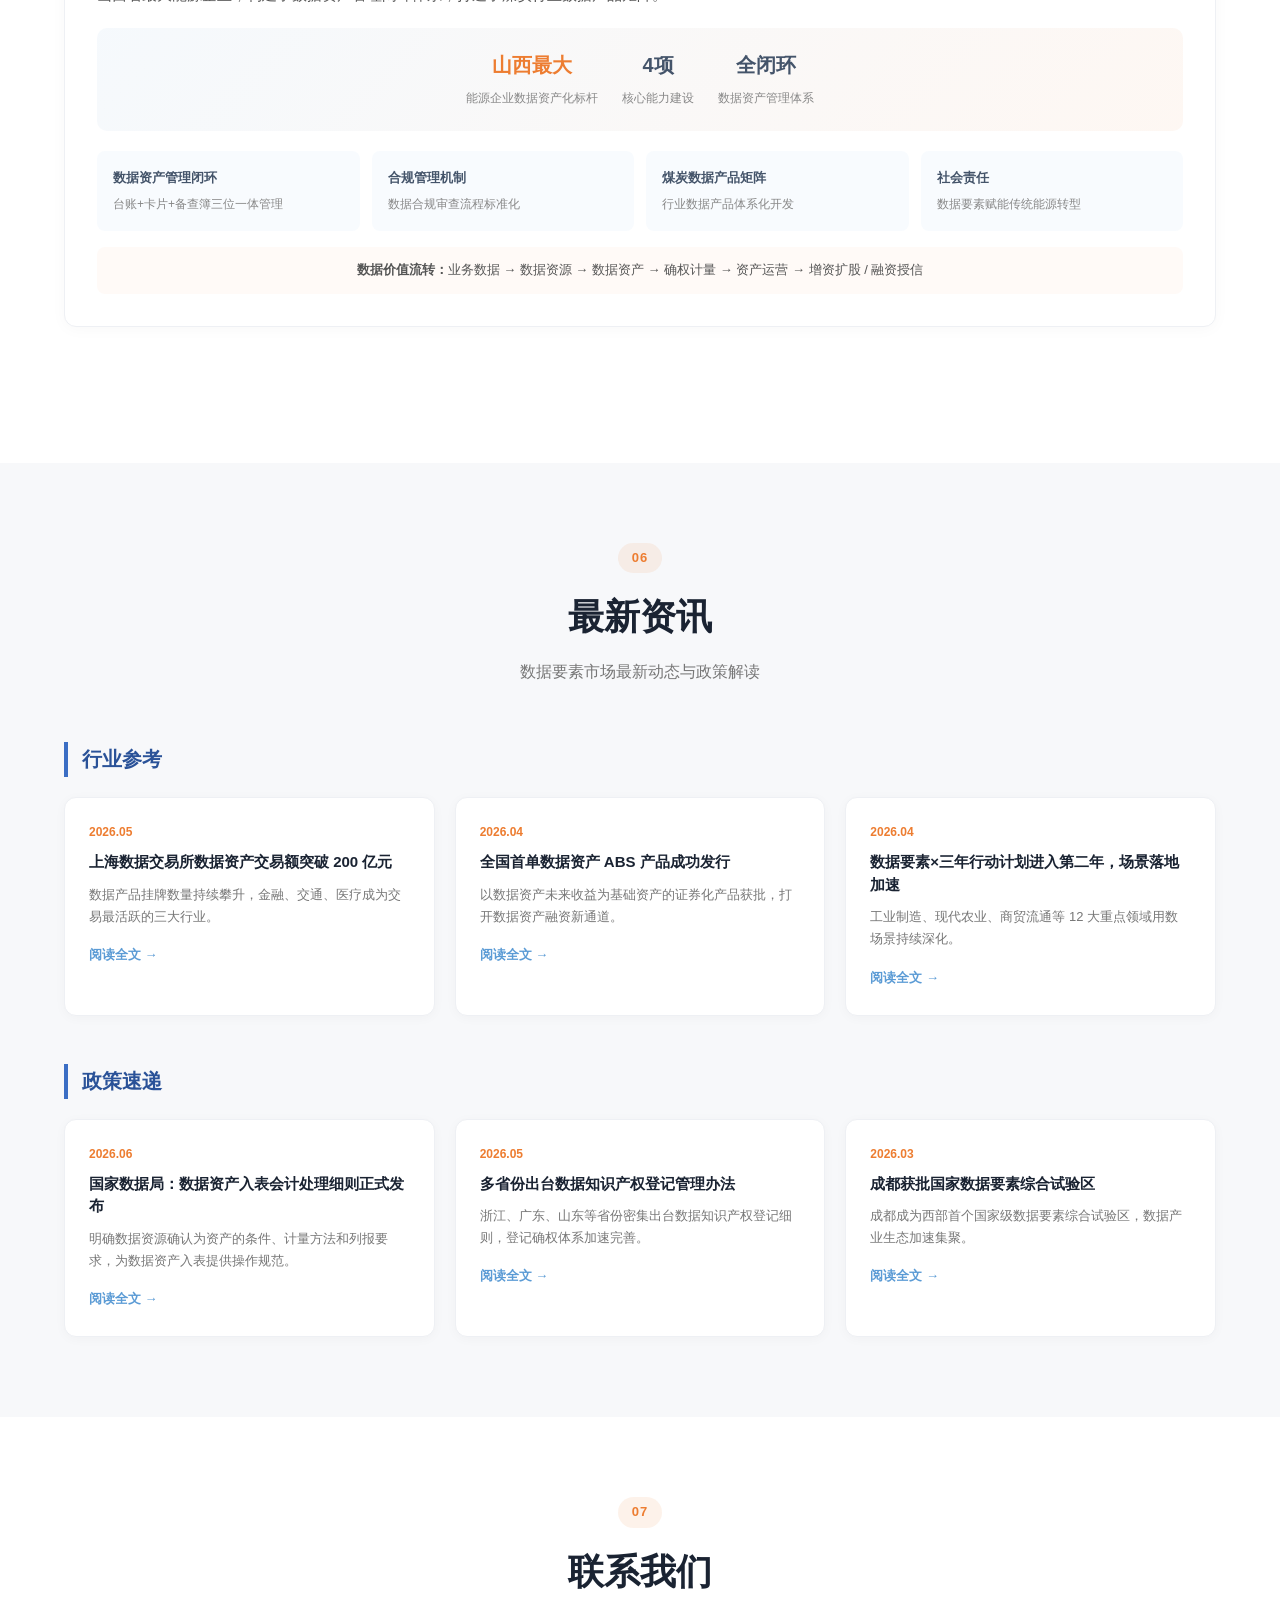
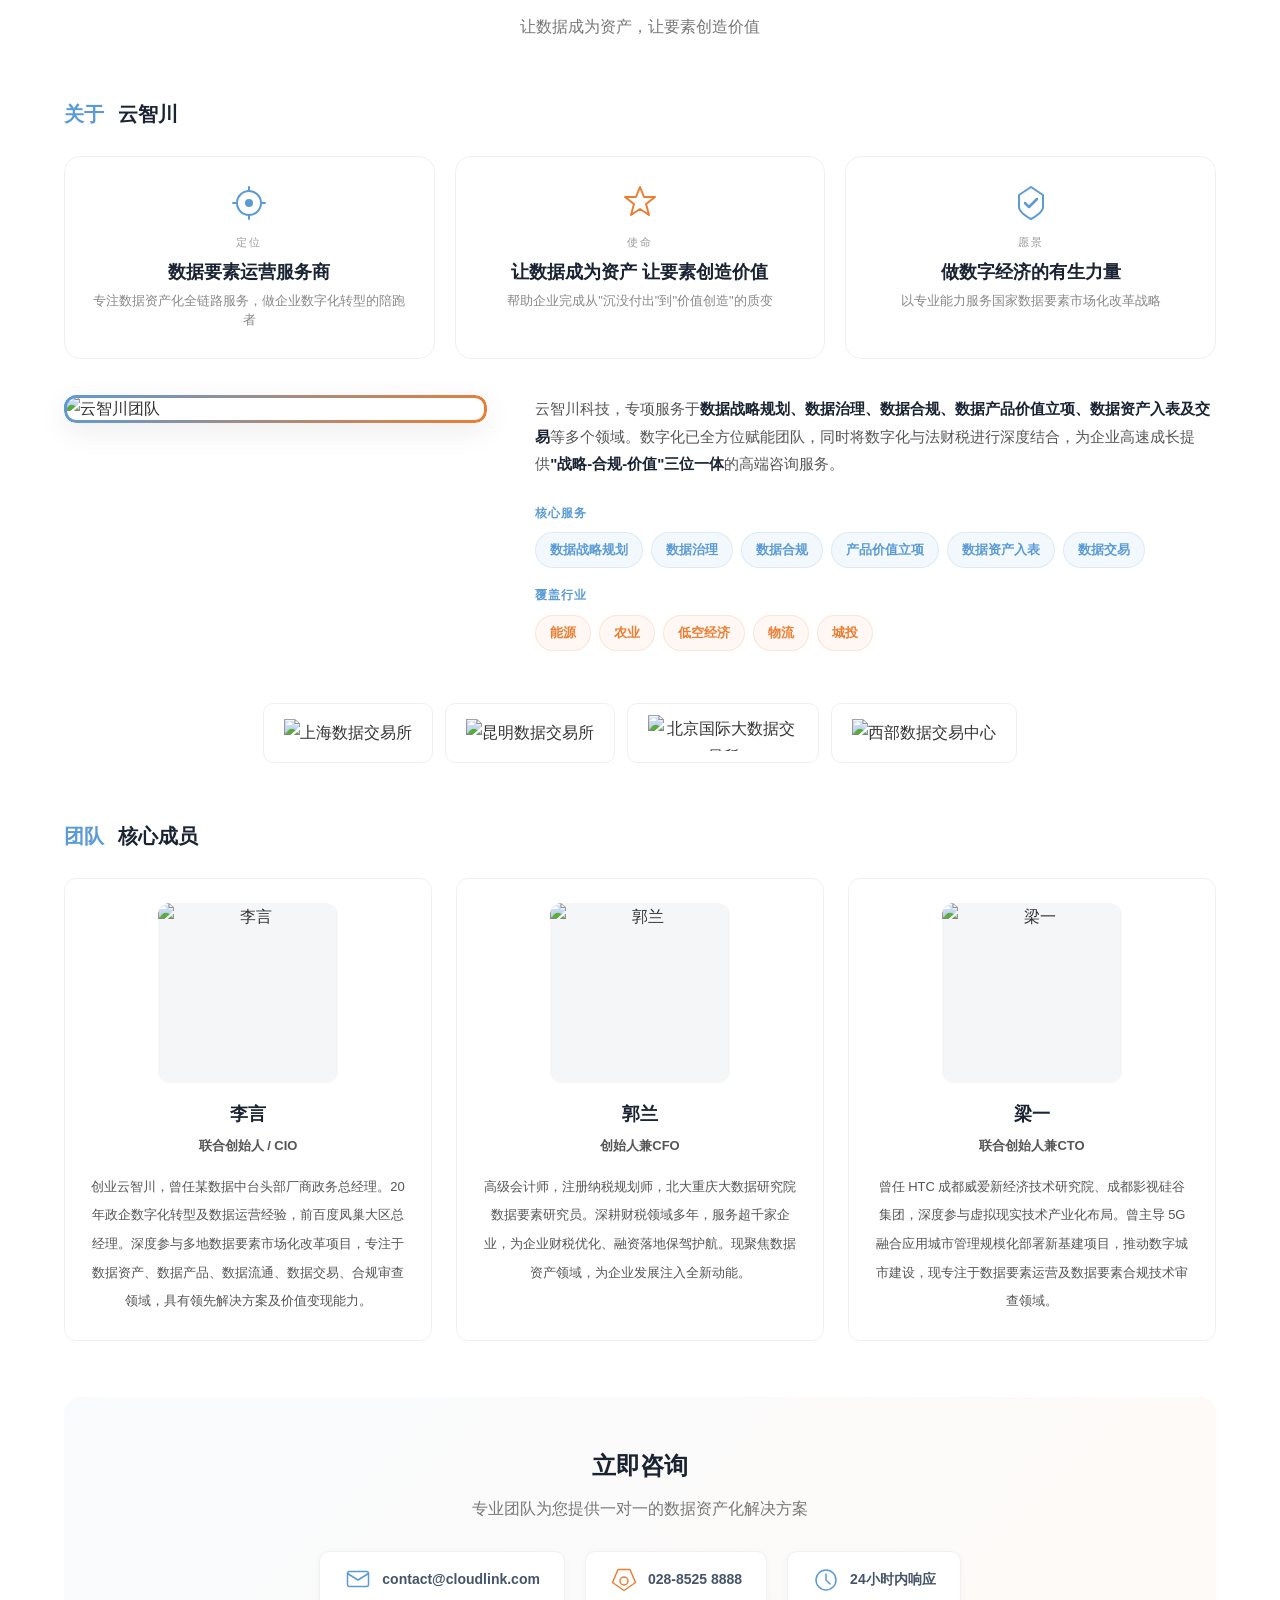
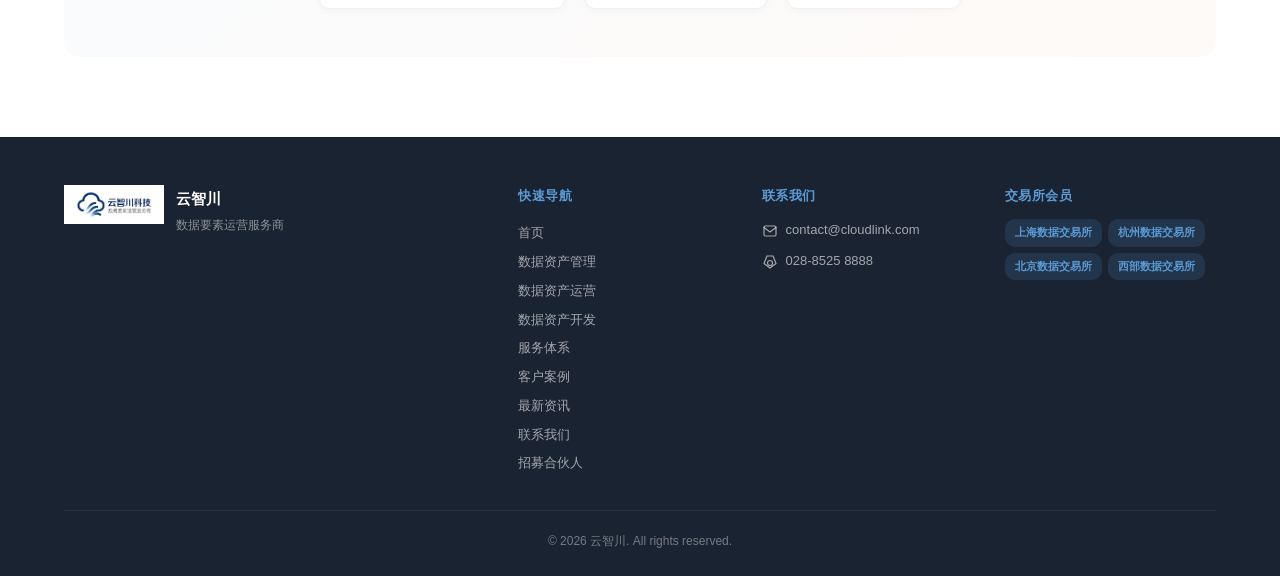
==== commit 2900a6d8: "凭证移至流程终点：虚线框成果展示区" ====
--- a/index.html
+++ b/index.html
@@ -555,21 +555,13 @@
     <div class="subsection">
       <h3><span>案例一</span> 四川裕承大数据集团</h3>
       <div class="case-detail">
-        <!-- 上半部分：左图右文 -->
-        <div class="case-cert-hero">
-          <div class="case-cert-wrap">
-            <img src="images/cert_yucheng.png" alt="数据资产凭证">
-            <div class="case-cert-meta">
-              <span>上海数据交易所 · 数据资产凭证</span>
-              <span class="cert-number">DCBCN8N260044</span>
-            </div>
-          </div>
-          <div class="case-cert-text">
-            <p>四川裕承大数据集团股份有限公司，定位 AI+社区数字化运营企业。公司首个数据资产<strong class="text-accent">「裕承大数据城市电自流通市场波动风险指标 V1.0 2025」</strong>正式通过上海数据交易所审核，完成登记并获颁《数据资产凭证》。</p>
-            <p>这标志着公司在数据资产化、市场化运营方面迈出关键一步，为后续数据价值变现与业务拓展奠定了坚实的权属基础。</p>
-          </div>
-        </div>
-        <!-- 下半部分：两阶段流程 -->
+        <!-- 第一行：公司标题 + 简介 -->
+        <div class="case-cert-text" style="max-width:720px;margin:0 auto 28px;text-align:center;">
+          <p>四川裕承大数据集团股份有限公司，定位 AI+社区数字化运营企业。公司首个数据资产<strong class="text-accent">「裕承大数据城市电自流通市场波动风险指标 V1.0 2025」</strong>正式通过上海数据交易所审核，完成登记并获颁《数据资产凭证》。</p>
+          <p>这标志着公司在数据资产化、市场化运营方面迈出关键一步，为后续数据价值变现与业务拓展奠定了坚实的权属基础。</p>
+        </div>
+
+        <!-- 第二行：阶段一流程（4步） -->
         <div class="process-phase-wrap">
           <div class="process-phase-title">阶段一：从数据资源到资产凭证</div>
           <div class="case-process-flow">
@@ -600,9 +592,16 @@
           <div class="process-phase-summary">构建跨部门高效协同机制，按照 DAMA 数据管理规范，设立数据治理专门机构，完成了资源梳理、数据产品开发、资产清单编制、财务入表等一系列标准化流程。</div>
         </div>
 
-        <div class="process-phase-divider"></div>
-
-        <div class="process-phase-wrap">
+        <!-- 第三行：流程终点 — 数据资产凭证成果展示区 -->
+        <div class="case-cert-arrow">↓</div>
+        <div class="case-cert-result">
+          <div class="case-cert-result-label">成果：数据资产凭证</div>
+          <img src="images/cert_yucheng.png" alt="数据资产凭证">
+          <div class="case-cert-result-meta">上海数据交易所 · DCBCN8N260044</div>
+        </div>
+
+        <!-- 第四行：阶段二流程（5步） -->
+        <div class="process-phase-wrap" style="margin-top:36px;">
           <div class="process-phase-title">阶段二：从数据资产到融资落地</div>
           <div class="case-process-flow">
             <div class="process-step">
@@ -637,7 +636,7 @@
           </div>
         </div>
 
-        <!-- 底部指标高亮 -->
+        <!-- 第五行：底部指标标签 -->
         <div class="case-highlights">
           <span class="case-highlight">登记挂牌 / 上海数据交易所</span>
           <span class="case-highlight hl-orange">数据资产凭证</span>
--- a/style.css
+++ b/style.css
@@ -201,15 +201,17 @@
 .result-card h4{font-size:13px;font-weight:700;color:#44546A;margin-bottom:4px}
 .result-card p{font-size:12px;color:#888}
 .case-flow{text-align:center;font-size:13px;color:#555;padding:12px;background:rgba(237,125,49,.04);border-radius:8px;margin-top:16px}
-/* case cert hero */
-.case-cert-hero{display:flex;flex-direction:column;align-items:center;gap:24px;margin-bottom:28px}
-.case-cert-wrap{max-width:480px;width:100%;margin:0 auto}
-.case-cert-wrap img{width:100%;border-radius:12px;box-shadow:0 8px 36px rgba(0,0,0,.14);display:block}
-.case-cert-meta{text-align:center;margin-top:12px;font-size:12px;color:#999;line-height:1.6}
-.case-cert-meta .cert-number{display:block;font-family:"SF Mono","Menlo","Consolas",monospace;font-size:11px;color:#aaa;letter-spacing:.5px}
+/* case cert hero — DEPRECATED, replaced by case-cert-result (凭证移至流程终点) */
 .case-cert-text{max-width:680px;margin:0 auto;text-align:center;font-size:14px;color:#555;line-height:1.85}
 .case-cert-text p{margin-bottom:12px}
 .text-accent{color:#ED7D31;font-weight:700}
+
+/* 凭证成果展示区 */
+.case-cert-arrow{text-align:center;font-size:28px;color:#5B9BD5;margin:8px 0;line-height:1;user-select:none}
+.case-cert-result{border:2px dashed #5B9BD5;background:#fff;border-radius:16px;padding:28px 32px;box-shadow:0 4px 24px rgba(91,155,213,.12);border-left:4px solid #5B9BD5;max-width:520px;margin:0 auto;text-align:center}
+.case-cert-result img{width:100%;max-width:380px;border-radius:10px;display:block;margin:12px auto 0}
+.case-cert-result-label{font-size:12px;font-weight:700;color:#5B9BD5;letter-spacing:1px;text-transform:uppercase;margin-bottom:4px}
+.case-cert-result-meta{font-size:11px;color:#999;font-family:"SF Mono","Menlo","Consolas",monospace;margin-top:8px;letter-spacing:.3px}
 /* step card update */
 .step-desc{font-size:11px;color:#888;margin-top:6px;line-height:1.5}
 .step-card-accent{background:rgba(237,125,49,.08);border:1px solid rgba(237,125,49,.2)}
@@ -357,7 +359,8 @@
   .deliverables,.system-showcase{grid-template-columns:1fr}
   .service-matrix{grid-template-columns:1fr 1fr}
   .news-grid{grid-template-columns:1fr}
-  .case-cert-hero{flex-direction:column}.case-cert-wrap{max-width:100%;margin:0 auto 16px}
+  .case-cert-result{max-width:100%;padding:20px 16px;margin:0 12px}
+  .case-cert-result img{max-width:100%}
   .case-process-flow{flex-direction:column;align-items:center;gap:0;padding:20px 16px}
   .process-step{width:100%;padding:12px 0}
   .process-arrow{transform:rotate(90deg);padding:4px 0}
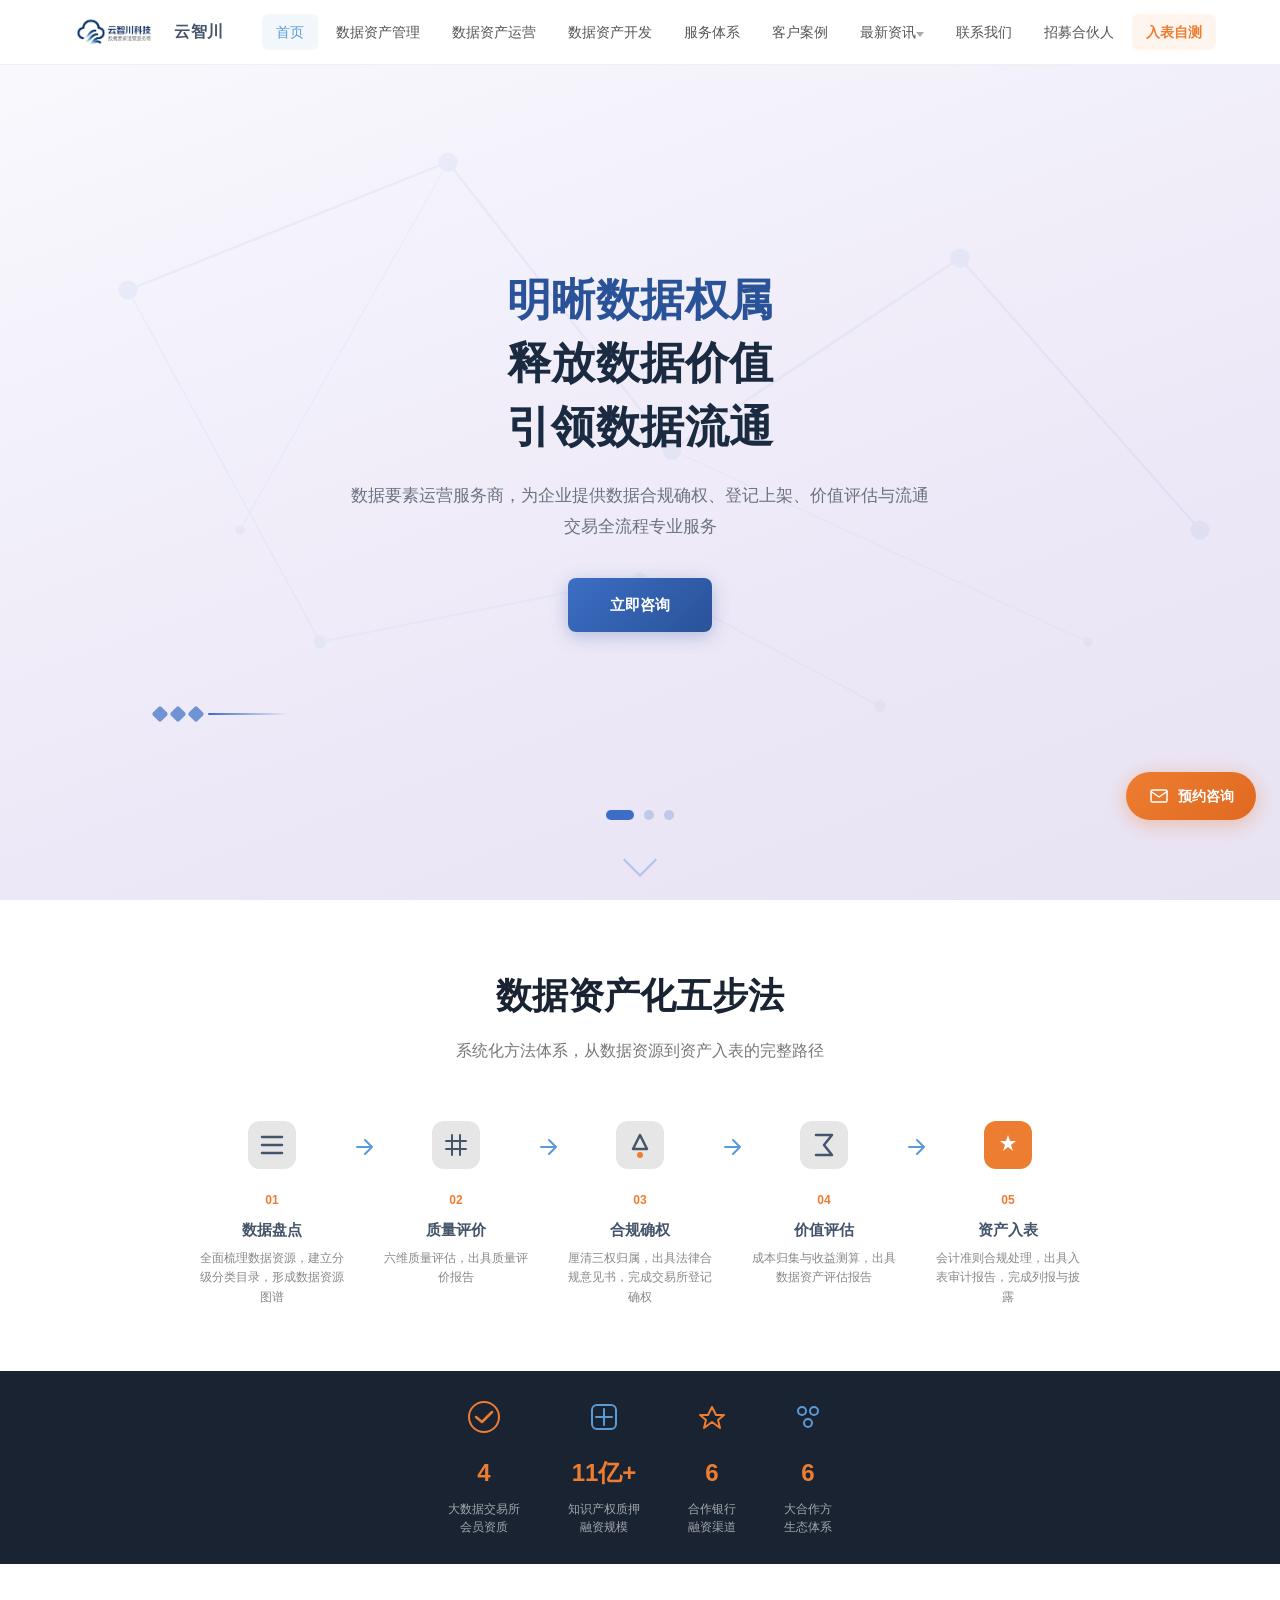
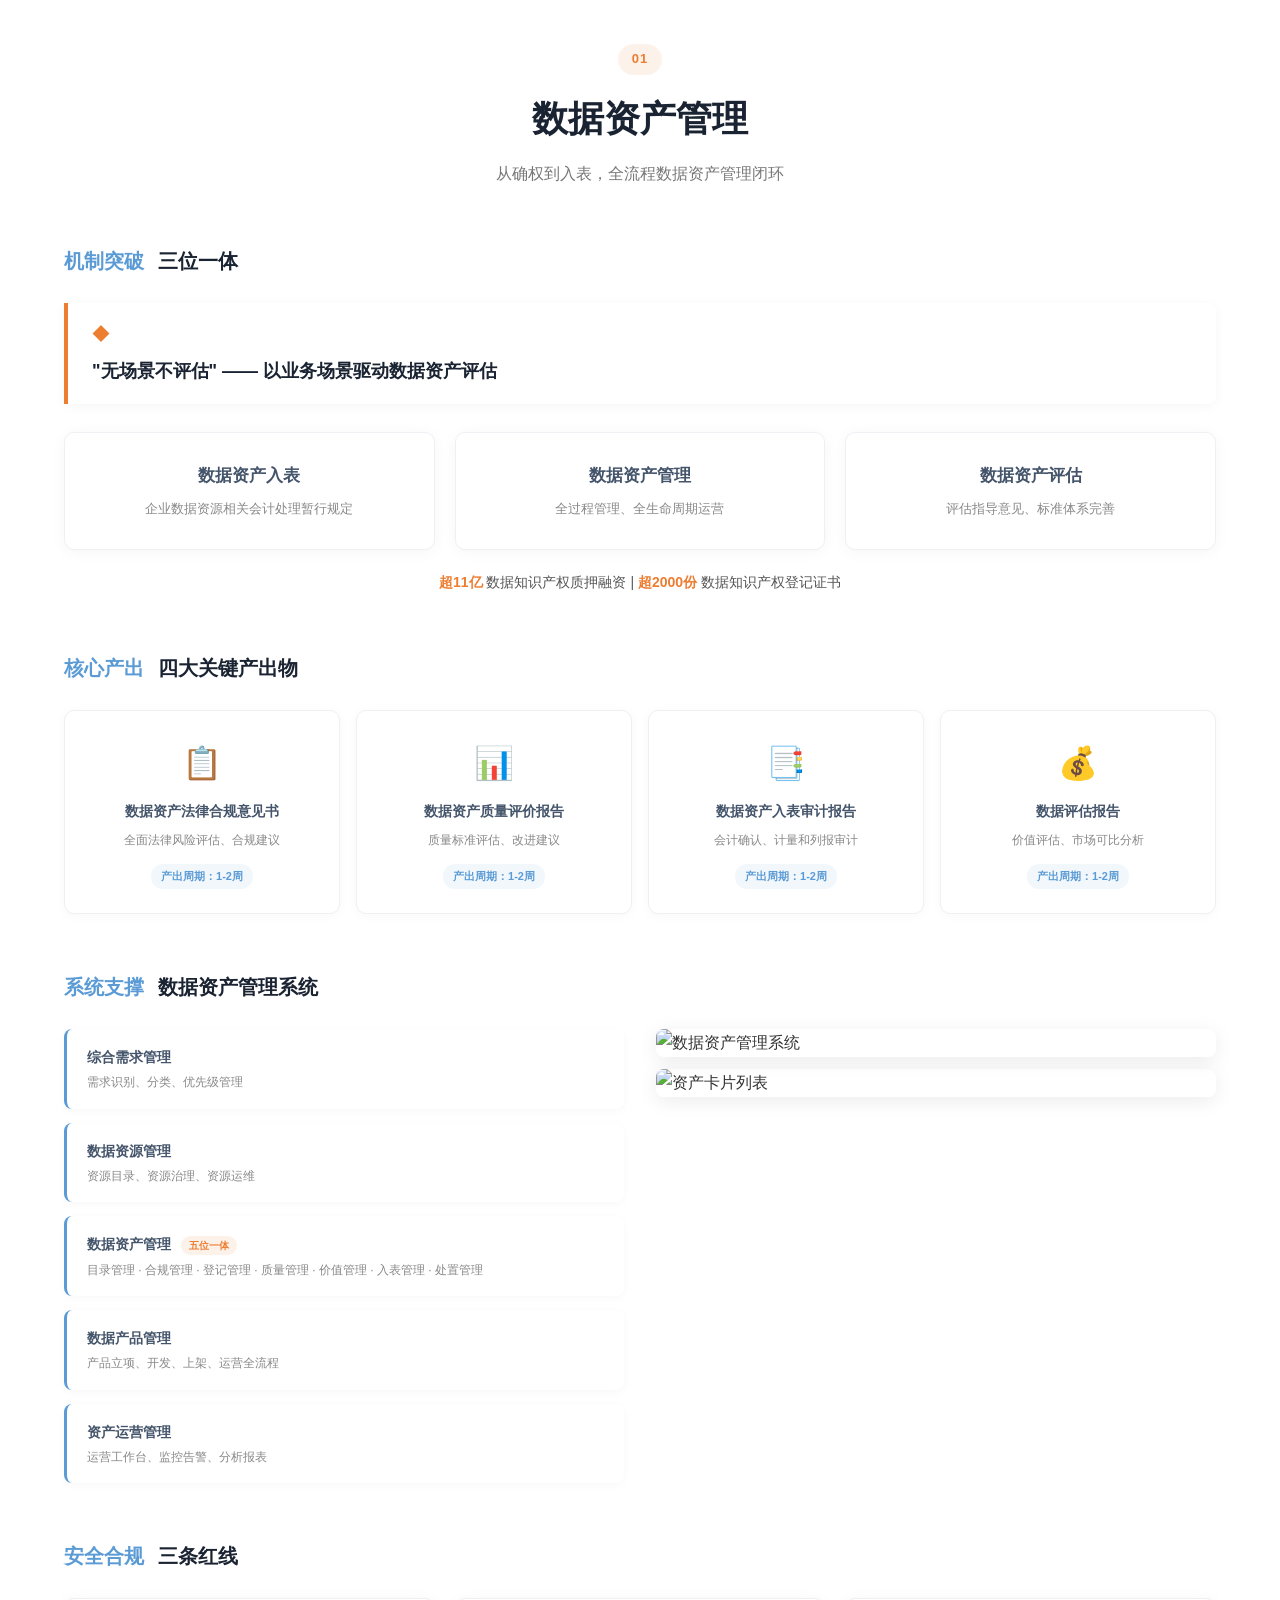
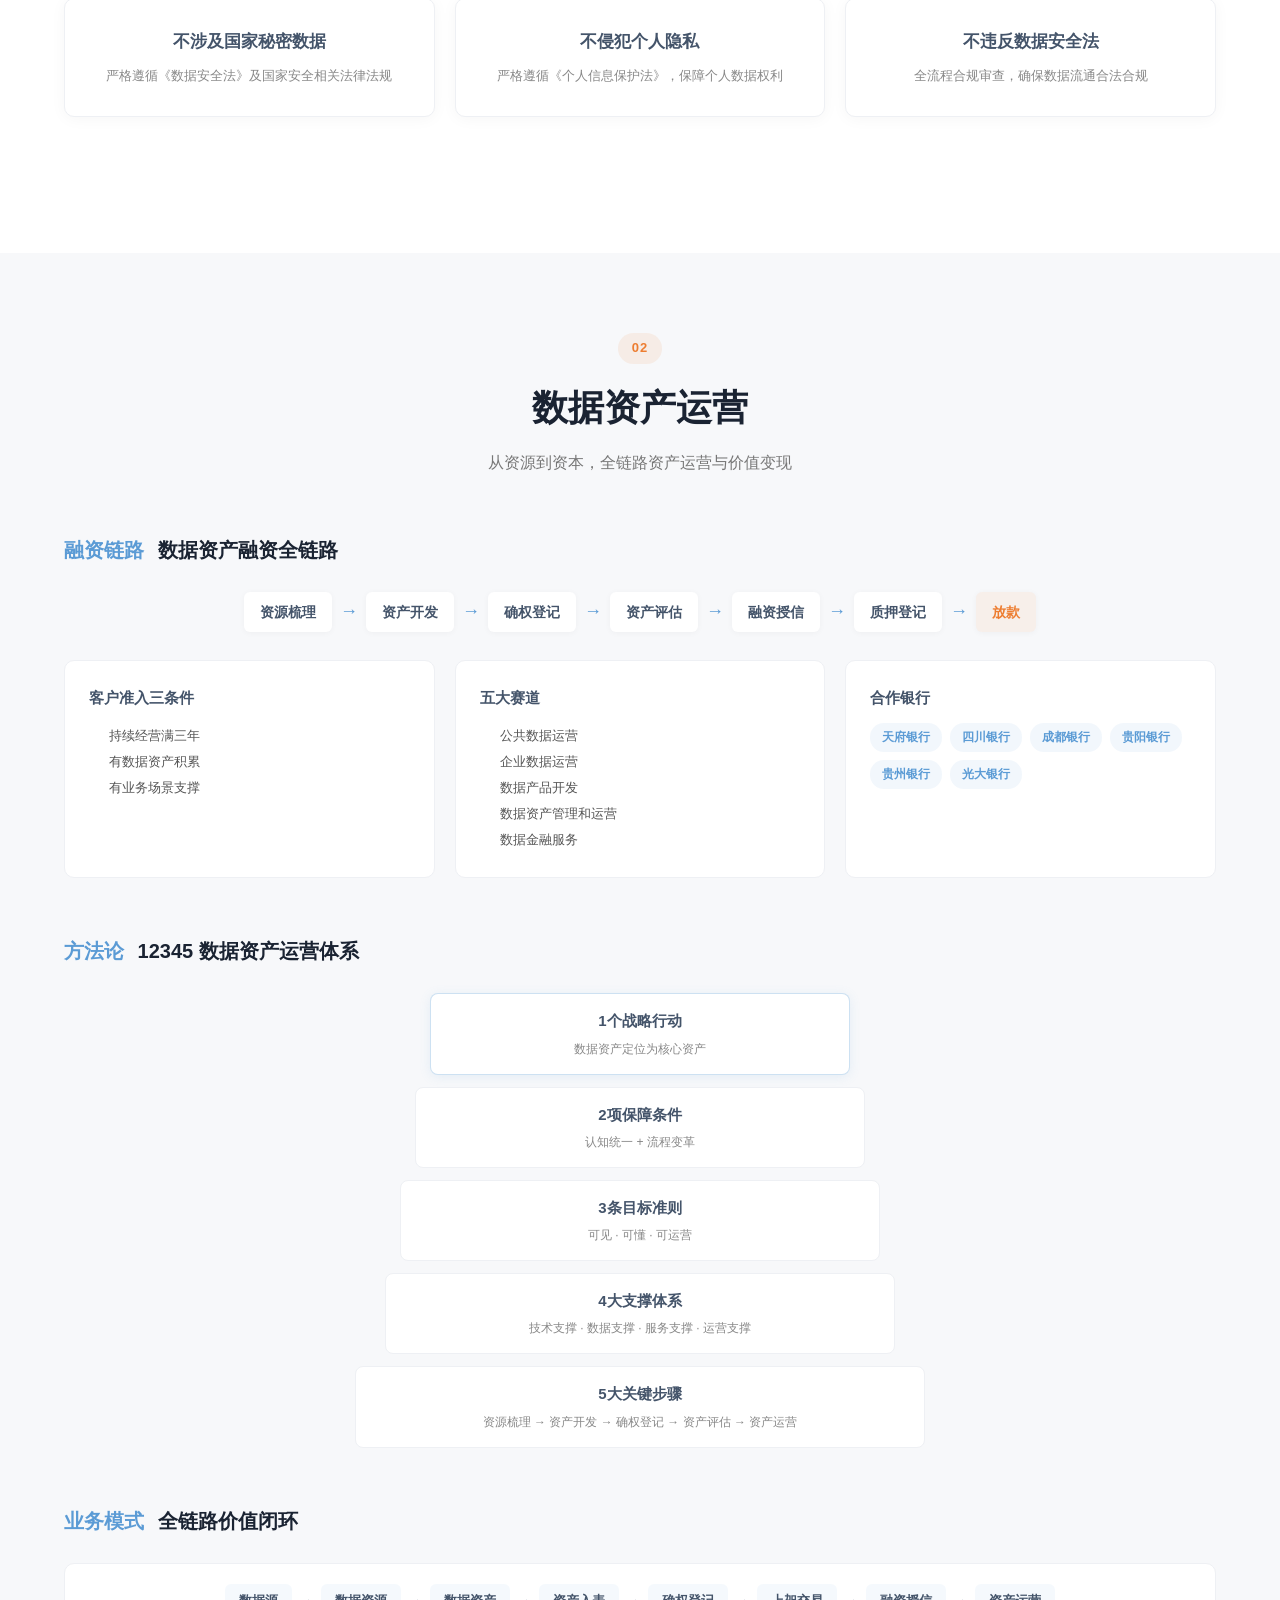
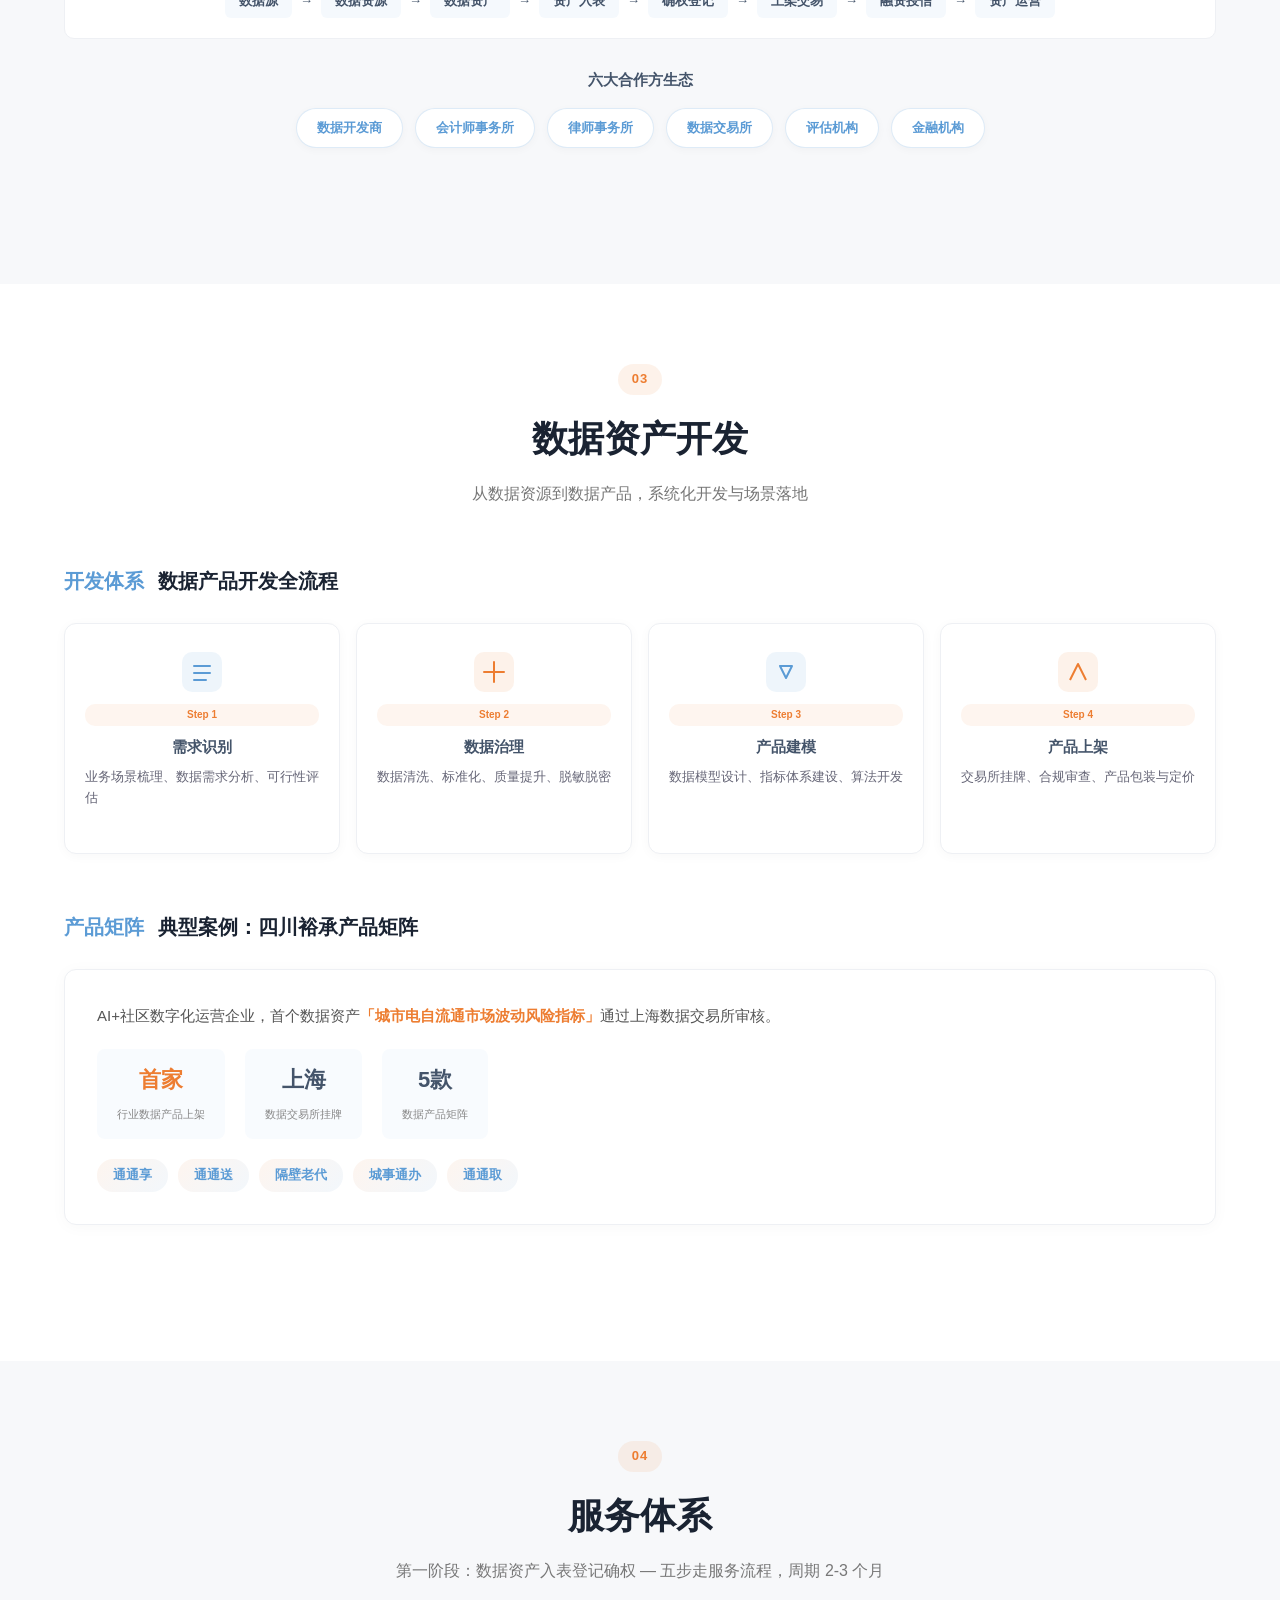
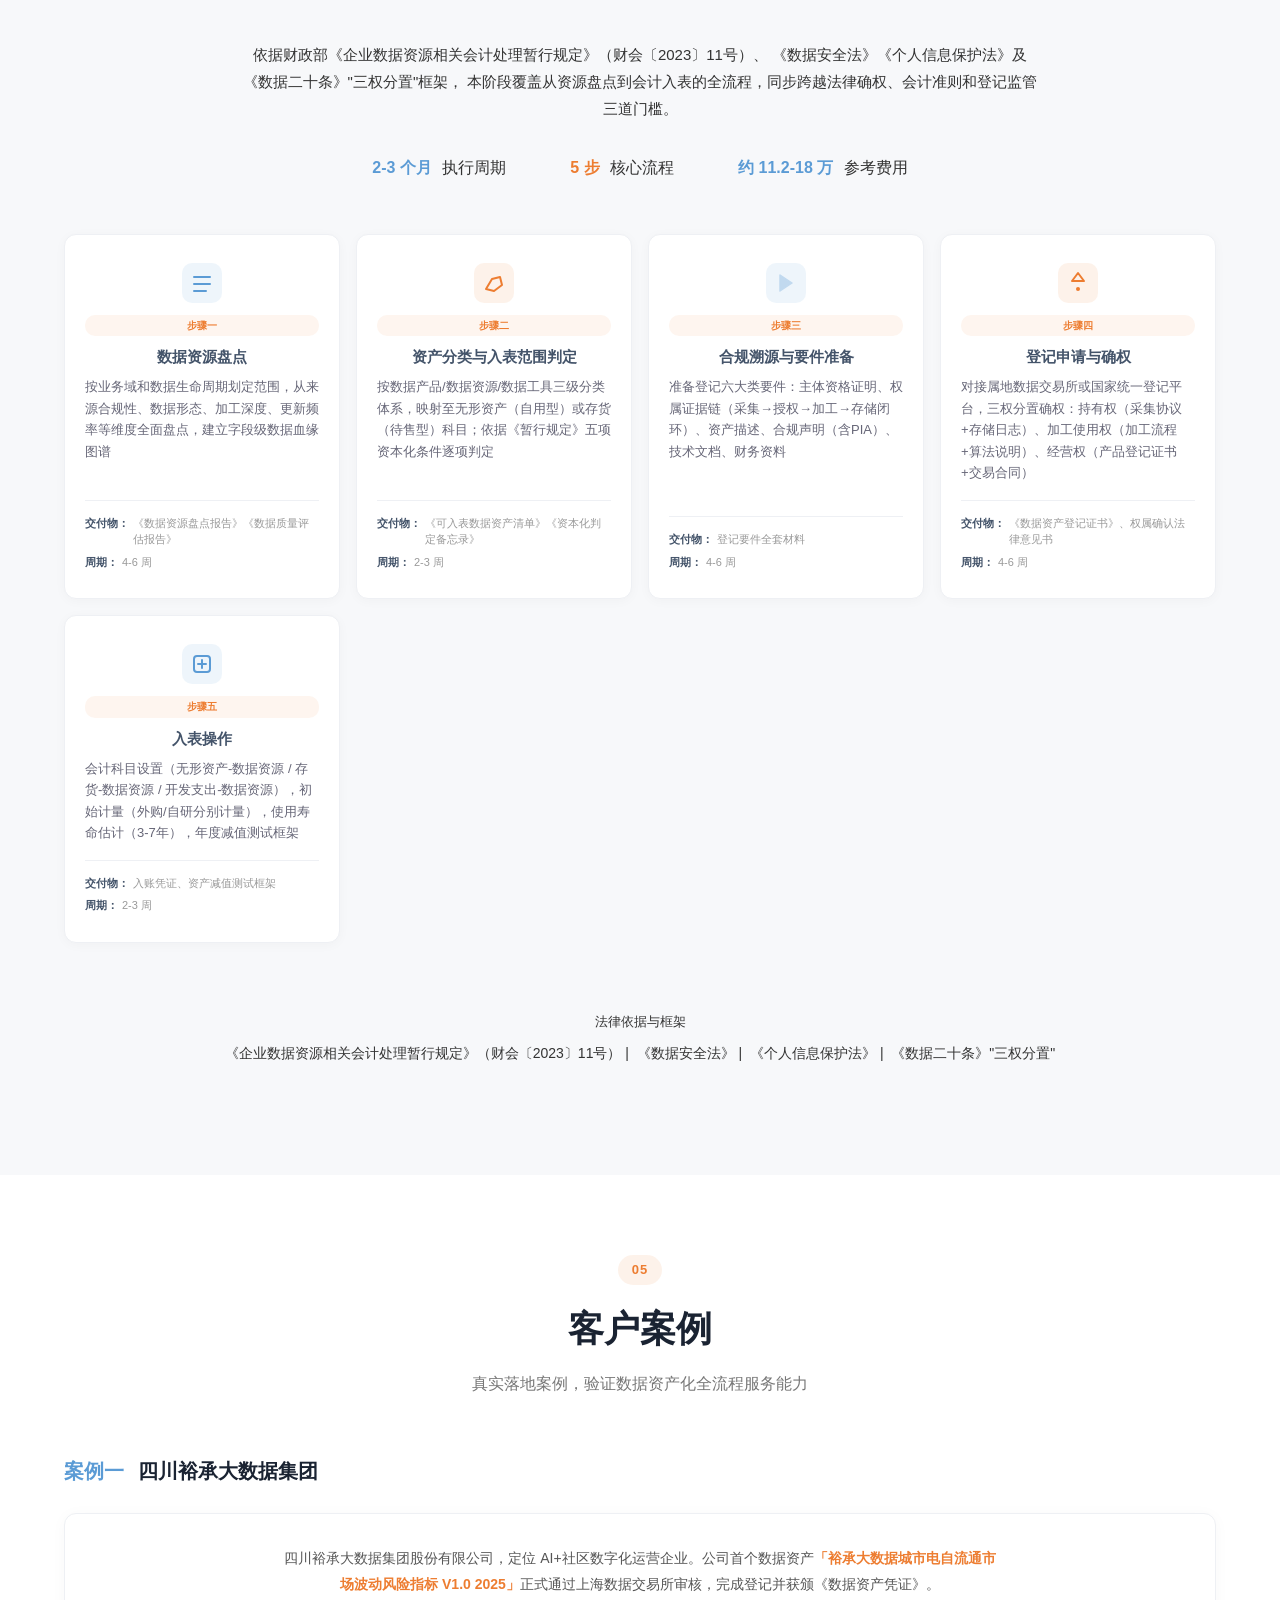
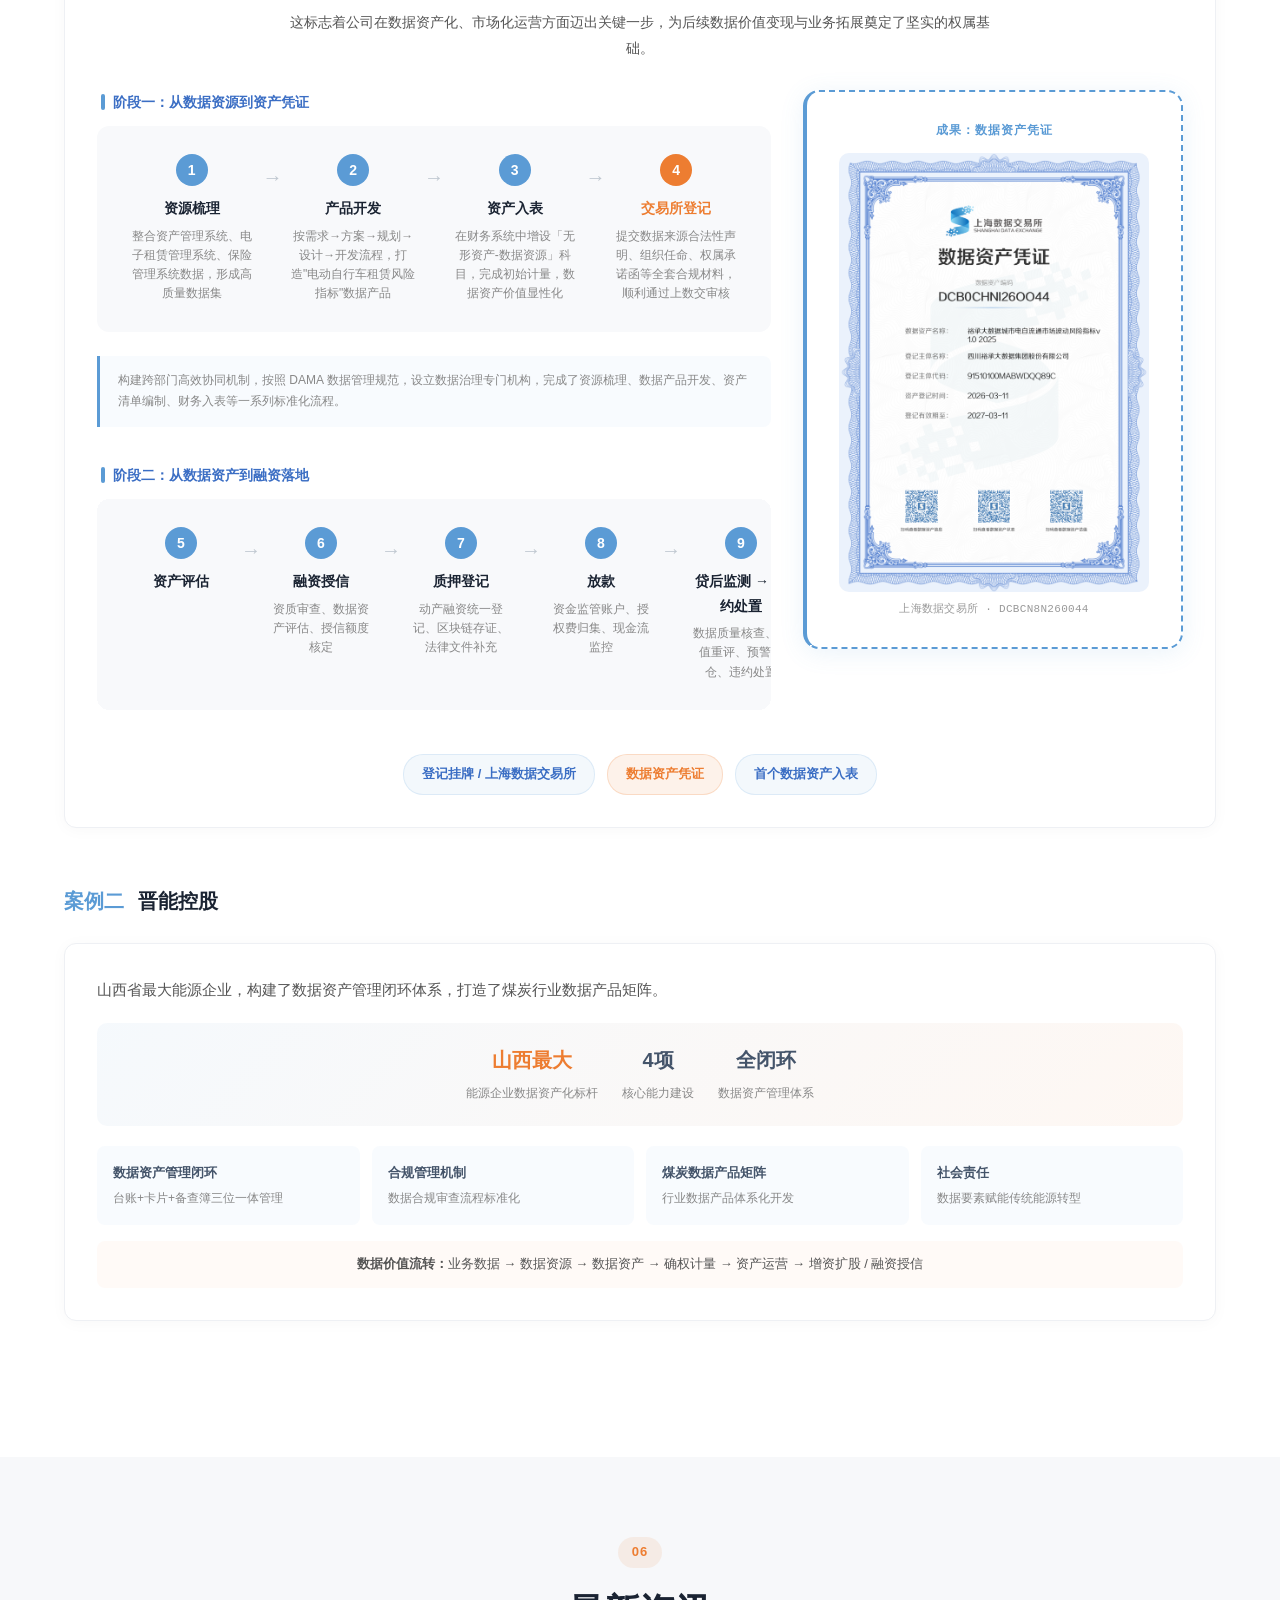
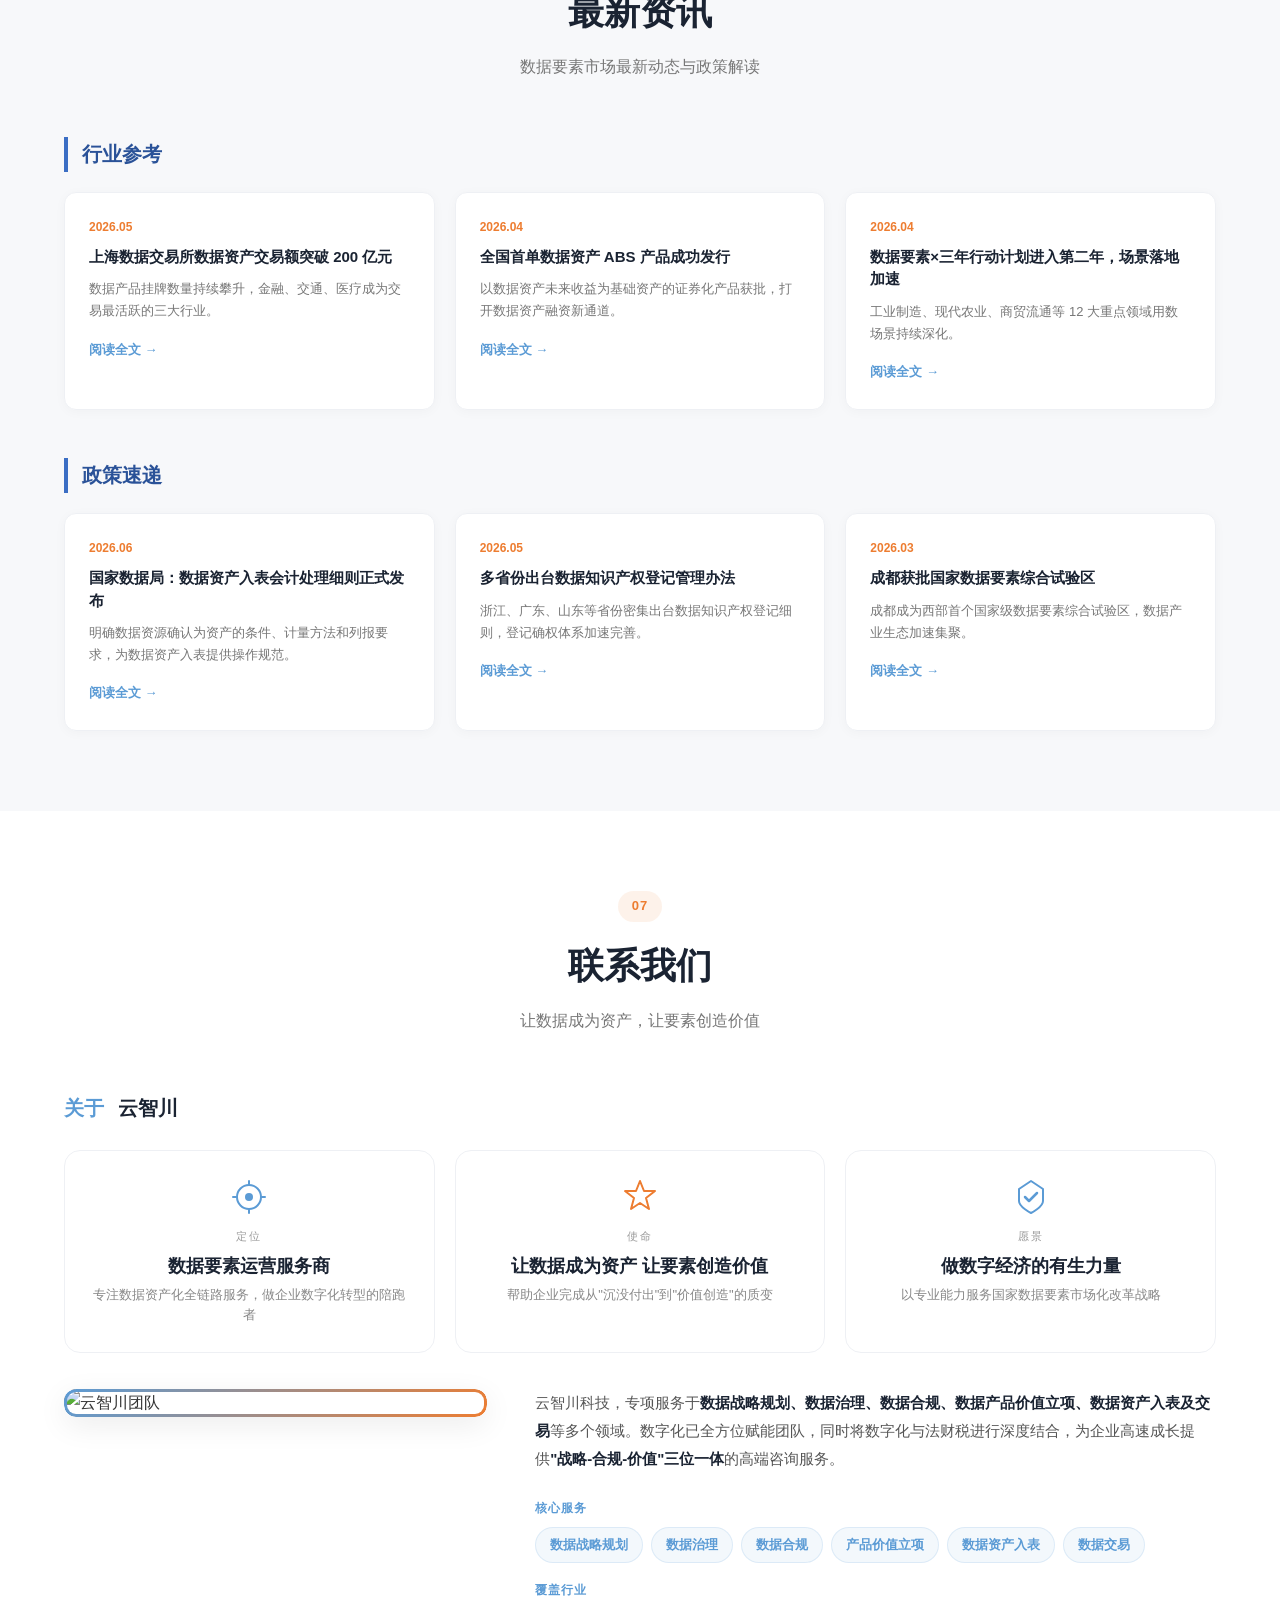
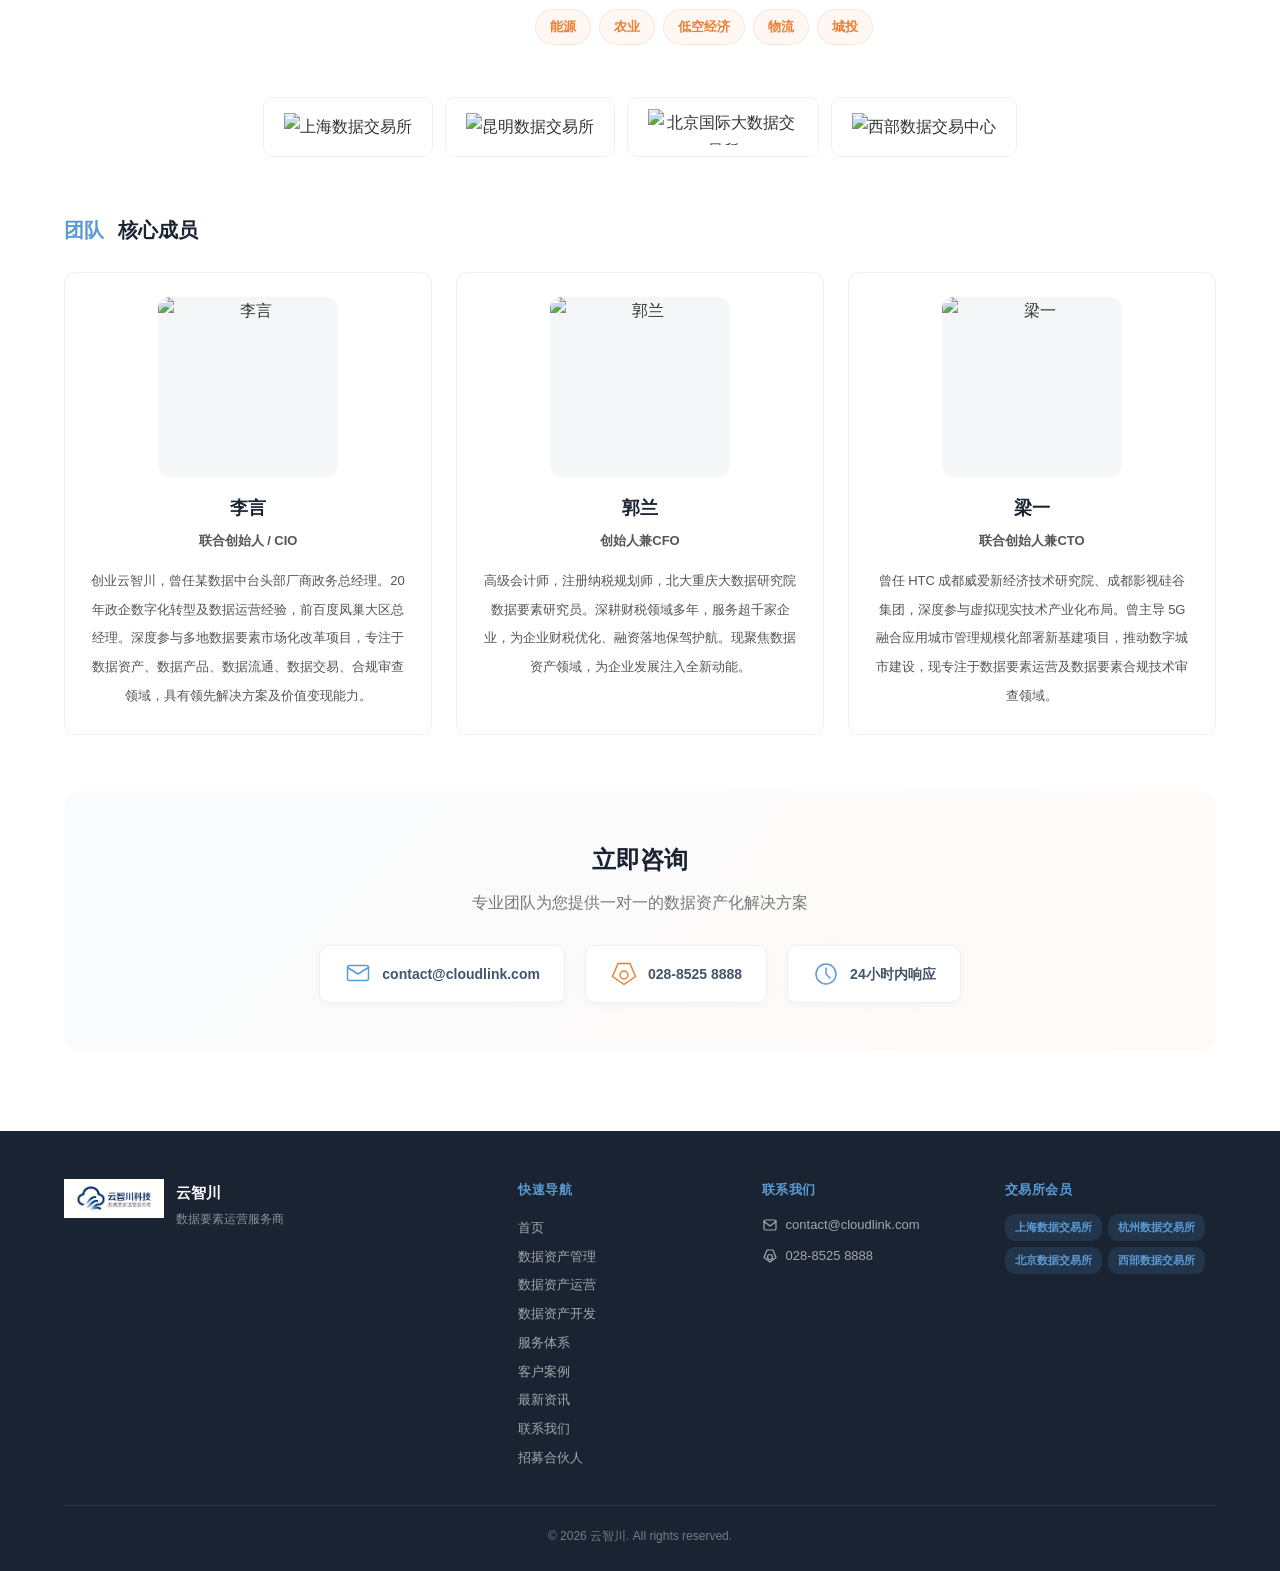
==== commit 6d1d6018: "案例一左右分栏：左流程右凭证" ====
--- a/index.html
+++ b/index.html
@@ -561,77 +561,82 @@
           <p>这标志着公司在数据资产化、市场化运营方面迈出关键一步，为后续数据价值变现与业务拓展奠定了坚实的权属基础。</p>
         </div>
 
-        <!-- 第二行：阶段一流程（4步） -->
-        <div class="process-phase-wrap">
-          <div class="process-phase-title">阶段一：从数据资源到资产凭证</div>
-          <div class="case-process-flow">
-            <div class="process-step">
-              <div class="ps-num">1</div>
-              <div class="ps-title">资源梳理</div>
-              <div class="ps-desc">整合资产管理系统、电子租赁管理系统、保险管理系统数据，形成高质量数据集</div>
+        <!-- 第二行：左右分栏 -->
+        <div class="case-split">
+          <div class="case-split-left">
+            <!-- 阶段一流程（4步） -->
+            <div class="process-phase-wrap">
+              <div class="process-phase-title">阶段一：从数据资源到资产凭证</div>
+              <div class="case-process-flow">
+                <div class="process-step">
+                  <div class="ps-num">1</div>
+                  <div class="ps-title">资源梳理</div>
+                  <div class="ps-desc">整合资产管理系统、电子租赁管理系统、保险管理系统数据，形成高质量数据集</div>
+                </div>
+                <div class="process-arrow">→</div>
+                <div class="process-step">
+                  <div class="ps-num">2</div>
+                  <div class="ps-title">产品开发</div>
+                  <div class="ps-desc">按需求→方案→规划→设计→开发流程，打造"电动自行车租赁风险指标"数据产品</div>
+                </div>
+                <div class="process-arrow">→</div>
+                <div class="process-step">
+                  <div class="ps-num">3</div>
+                  <div class="ps-title">资产入表</div>
+                  <div class="ps-desc">在财务系统中增设「无形资产-数据资源」科目，完成初始计量，数据资产价值显性化</div>
+                </div>
+                <div class="process-arrow">→</div>
+                <div class="process-step active">
+                  <div class="ps-num">4</div>
+                  <div class="ps-title">交易所登记</div>
+                  <div class="ps-desc">提交数据来源合法性声明、组织任命、权属承诺函等全套合规材料，顺利通过上数交审核</div>
+                </div>
+              </div>
+              <div class="process-phase-summary">构建跨部门高效协同机制，按照 DAMA 数据管理规范，设立数据治理专门机构，完成了资源梳理、数据产品开发、资产清单编制、财务入表等一系列标准化流程。</div>
             </div>
-            <div class="process-arrow">→</div>
-            <div class="process-step">
-              <div class="ps-num">2</div>
-              <div class="ps-title">产品开发</div>
-              <div class="ps-desc">按需求→方案→规划→设计→开发流程，打造"电动自行车租赁风险指标"数据产品</div>
+
+            <!-- 阶段二流程（5步） -->
+            <div class="process-phase-wrap" style="margin-top:36px;">
+              <div class="process-phase-title">阶段二：从数据资产到融资落地</div>
+              <div class="case-process-flow">
+                <div class="process-step">
+                  <div class="ps-num">5</div>
+                  <div class="ps-title">资产评估</div>
+                  <div class="ps-desc"></div>
+                </div>
+                <div class="process-arrow">→</div>
+                <div class="process-step">
+                  <div class="ps-num">6</div>
+                  <div class="ps-title">融资授信</div>
+                  <div class="ps-desc">资质审查、数据资产评估、授信额度核定</div>
+                </div>
+                <div class="process-arrow">→</div>
+                <div class="process-step">
+                  <div class="ps-num">7</div>
+                  <div class="ps-title">质押登记</div>
+                  <div class="ps-desc">动产融资统一登记、区块链存证、法律文件补充</div>
+                </div>
+                <div class="process-arrow">→</div>
+                <div class="process-step">
+                  <div class="ps-num">8</div>
+                  <div class="ps-title">放款</div>
+                  <div class="ps-desc">资金监管账户、授权费归集、现金流监控</div>
+                </div>
+                <div class="process-arrow">→</div>
+                <div class="process-step">
+                  <div class="ps-num">9</div>
+                  <div class="ps-title">贷后监测 → 违约处置</div>
+                  <div class="ps-desc">数据质量核查、价值重评、预警平仓、违约处置</div>
+                </div>
+              </div>
             </div>
-            <div class="process-arrow">→</div>
-            <div class="process-step">
-              <div class="ps-num">3</div>
-              <div class="ps-title">资产入表</div>
-              <div class="ps-desc">在财务系统中增设「无形资产-数据资源」科目，完成初始计量，数据资产价值显性化</div>
-            </div>
-            <div class="process-arrow">→</div>
-            <div class="process-step active">
-              <div class="ps-num">4</div>
-              <div class="ps-title">交易所登记</div>
-              <div class="ps-desc">提交数据来源合法性声明、组织任命、权属承诺函等全套合规材料，顺利通过上数交审核</div>
-            </div>
-          </div>
-          <div class="process-phase-summary">构建跨部门高效协同机制，按照 DAMA 数据管理规范，设立数据治理专门机构，完成了资源梳理、数据产品开发、资产清单编制、财务入表等一系列标准化流程。</div>
-        </div>
-
-        <!-- 第三行：流程终点 — 数据资产凭证成果展示区 -->
-        <div class="case-cert-arrow">↓</div>
-        <div class="case-cert-result">
-          <div class="case-cert-result-label">成果：数据资产凭证</div>
-          <img src="images/cert_yucheng.png" alt="数据资产凭证">
-          <div class="case-cert-result-meta">上海数据交易所 · DCBCN8N260044</div>
-        </div>
-
-        <!-- 第四行：阶段二流程（5步） -->
-        <div class="process-phase-wrap" style="margin-top:36px;">
-          <div class="process-phase-title">阶段二：从数据资产到融资落地</div>
-          <div class="case-process-flow">
-            <div class="process-step">
-              <div class="ps-num">5</div>
-              <div class="ps-title">资产评估</div>
-              <div class="ps-desc"></div>
-            </div>
-            <div class="process-arrow">→</div>
-            <div class="process-step">
-              <div class="ps-num">6</div>
-              <div class="ps-title">融资授信</div>
-              <div class="ps-desc">资质审查、数据资产评估、授信额度核定</div>
-            </div>
-            <div class="process-arrow">→</div>
-            <div class="process-step">
-              <div class="ps-num">7</div>
-              <div class="ps-title">质押登记</div>
-              <div class="ps-desc">动产融资统一登记、区块链存证、法律文件补充</div>
-            </div>
-            <div class="process-arrow">→</div>
-            <div class="process-step">
-              <div class="ps-num">8</div>
-              <div class="ps-title">放款</div>
-              <div class="ps-desc">资金监管账户、授权费归集、现金流监控</div>
-            </div>
-            <div class="process-arrow">→</div>
-            <div class="process-step">
-              <div class="ps-num">9</div>
-              <div class="ps-title">贷后监测 → 违约处置</div>
-              <div class="ps-desc">数据质量核查、价值重评、预警平仓、违约处置</div>
+          </div>
+          <div class="case-split-right">
+            <!-- 数据资产凭证成果展示区 -->
+            <div class="case-cert-result">
+              <div class="case-cert-result-label">成果：数据资产凭证</div>
+              <img src="images/cert_yucheng.png" alt="数据资产凭证">
+              <div class="case-cert-result-meta">上海数据交易所 · DCBCN8N260044</div>
             </div>
           </div>
         </div>
--- a/style.css
+++ b/style.css
@@ -207,11 +207,14 @@
 .text-accent{color:#ED7D31;font-weight:700}
 
 /* 凭证成果展示区 */
-.case-cert-arrow{text-align:center;font-size:28px;color:#5B9BD5;margin:8px 0;line-height:1;user-select:none}
-.case-cert-result{border:2px dashed #5B9BD5;background:#fff;border-radius:16px;padding:28px 32px;box-shadow:0 4px 24px rgba(91,155,213,.12);border-left:4px solid #5B9BD5;max-width:520px;margin:0 auto;text-align:center}
+.case-cert-result{border:2px dashed #5B9BD5;background:#fff;border-radius:16px;padding:28px 32px;box-shadow:0 4px 24px rgba(91,155,213,.12);border-left:4px solid #5B9BD5;width:100%;max-width:100%;text-align:center}
 .case-cert-result img{width:100%;max-width:380px;border-radius:10px;display:block;margin:12px auto 0}
 .case-cert-result-label{font-size:12px;font-weight:700;color:#5B9BD5;letter-spacing:1px;text-transform:uppercase;margin-bottom:4px}
 .case-cert-result-meta{font-size:11px;color:#999;font-family:"SF Mono","Menlo","Consolas",monospace;margin-top:8px;letter-spacing:.3px}
+/* 案例左右分栏 */
+.case-split{display:flex;gap:32px;align-items:flex-start}
+.case-split-left{flex:1;min-width:0}
+.case-split-right{flex:0 0 380px;max-width:380px}
 /* step card update */
 .step-desc{font-size:11px;color:#888;margin-top:6px;line-height:1.5}
 .step-card-accent{background:rgba(237,125,49,.08);border:1px solid rgba(237,125,49,.2)}
@@ -359,8 +362,10 @@
   .deliverables,.system-showcase{grid-template-columns:1fr}
   .service-matrix{grid-template-columns:1fr 1fr}
   .news-grid{grid-template-columns:1fr}
-  .case-cert-result{max-width:100%;padding:20px 16px;margin:0 12px}
+  .case-cert-result{padding:20px 16px}
   .case-cert-result img{max-width:100%}
+  .case-split{flex-direction:column}
+  .case-split-right{flex:auto;max-width:100%}
   .case-process-flow{flex-direction:column;align-items:center;gap:0;padding:20px 16px}
   .process-step{width:100%;padding:12px 0}
   .process-arrow{transform:rotate(90deg);padding:4px 0}
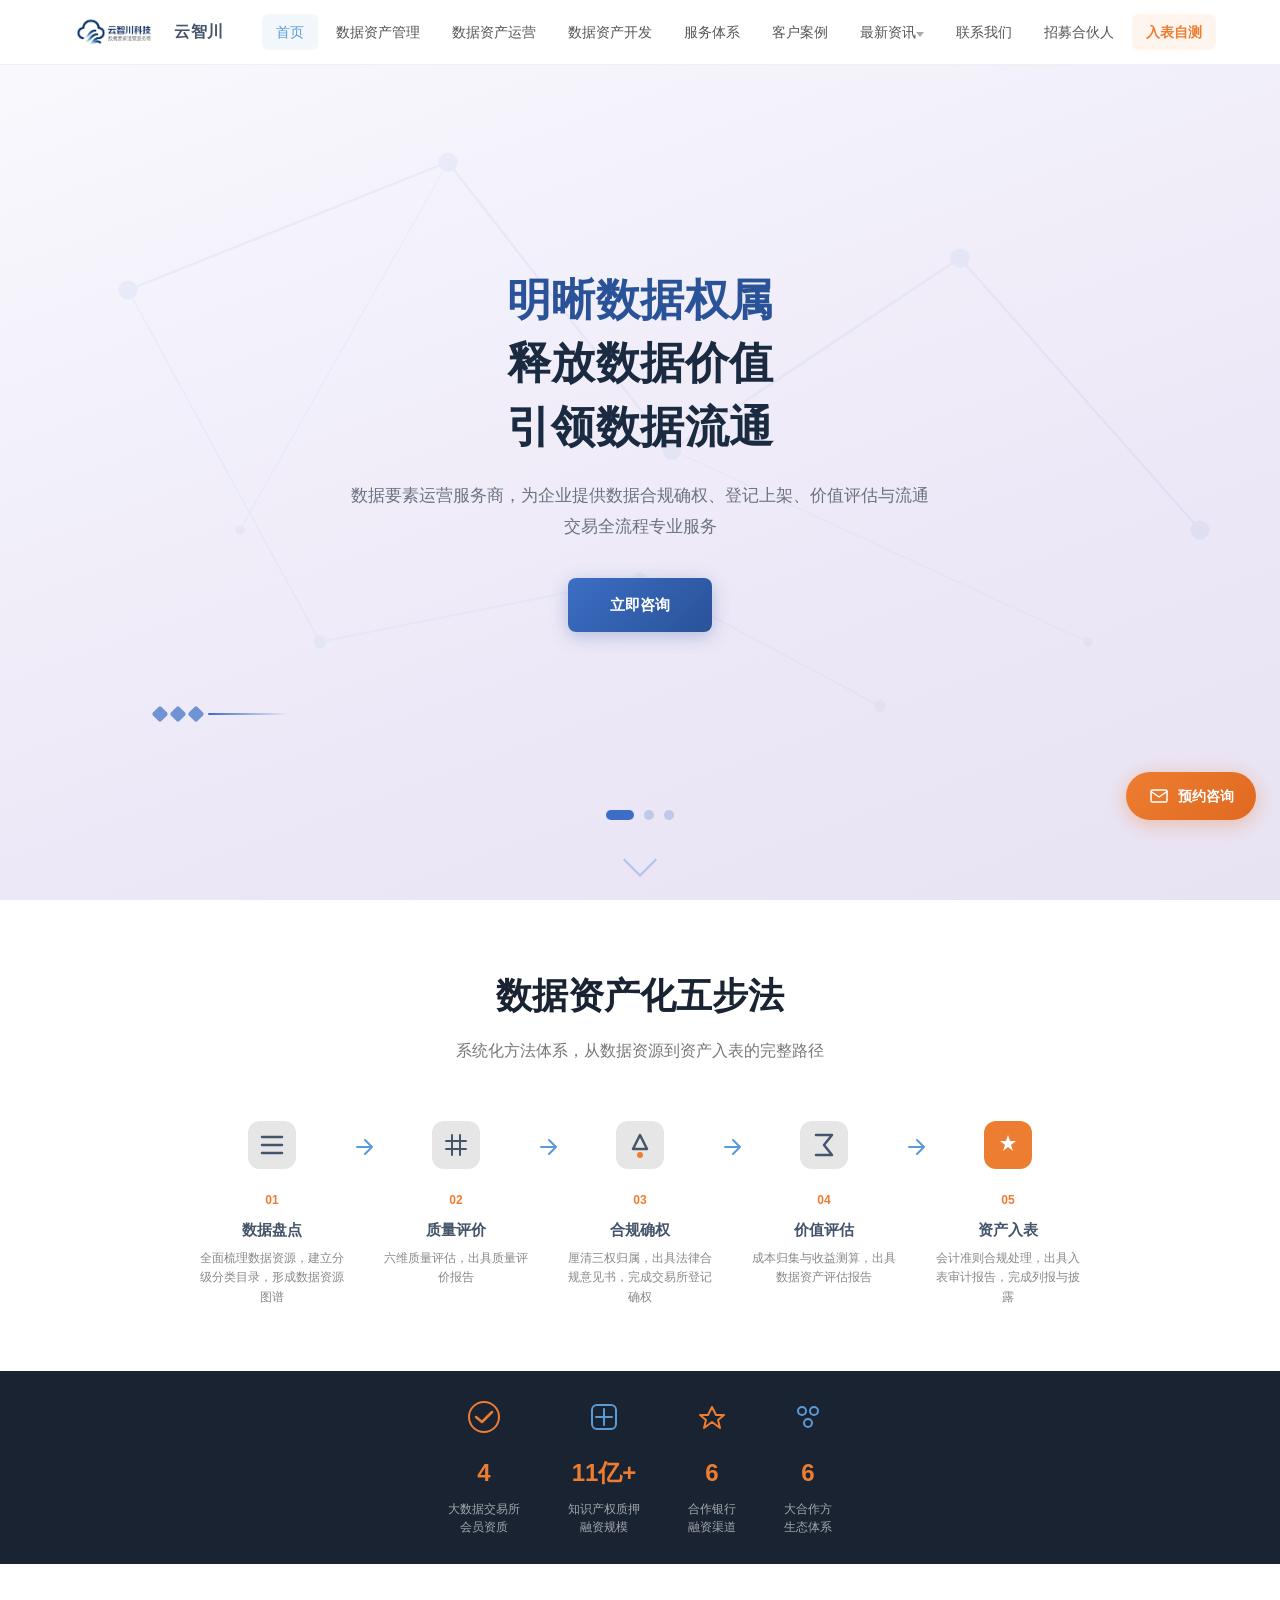
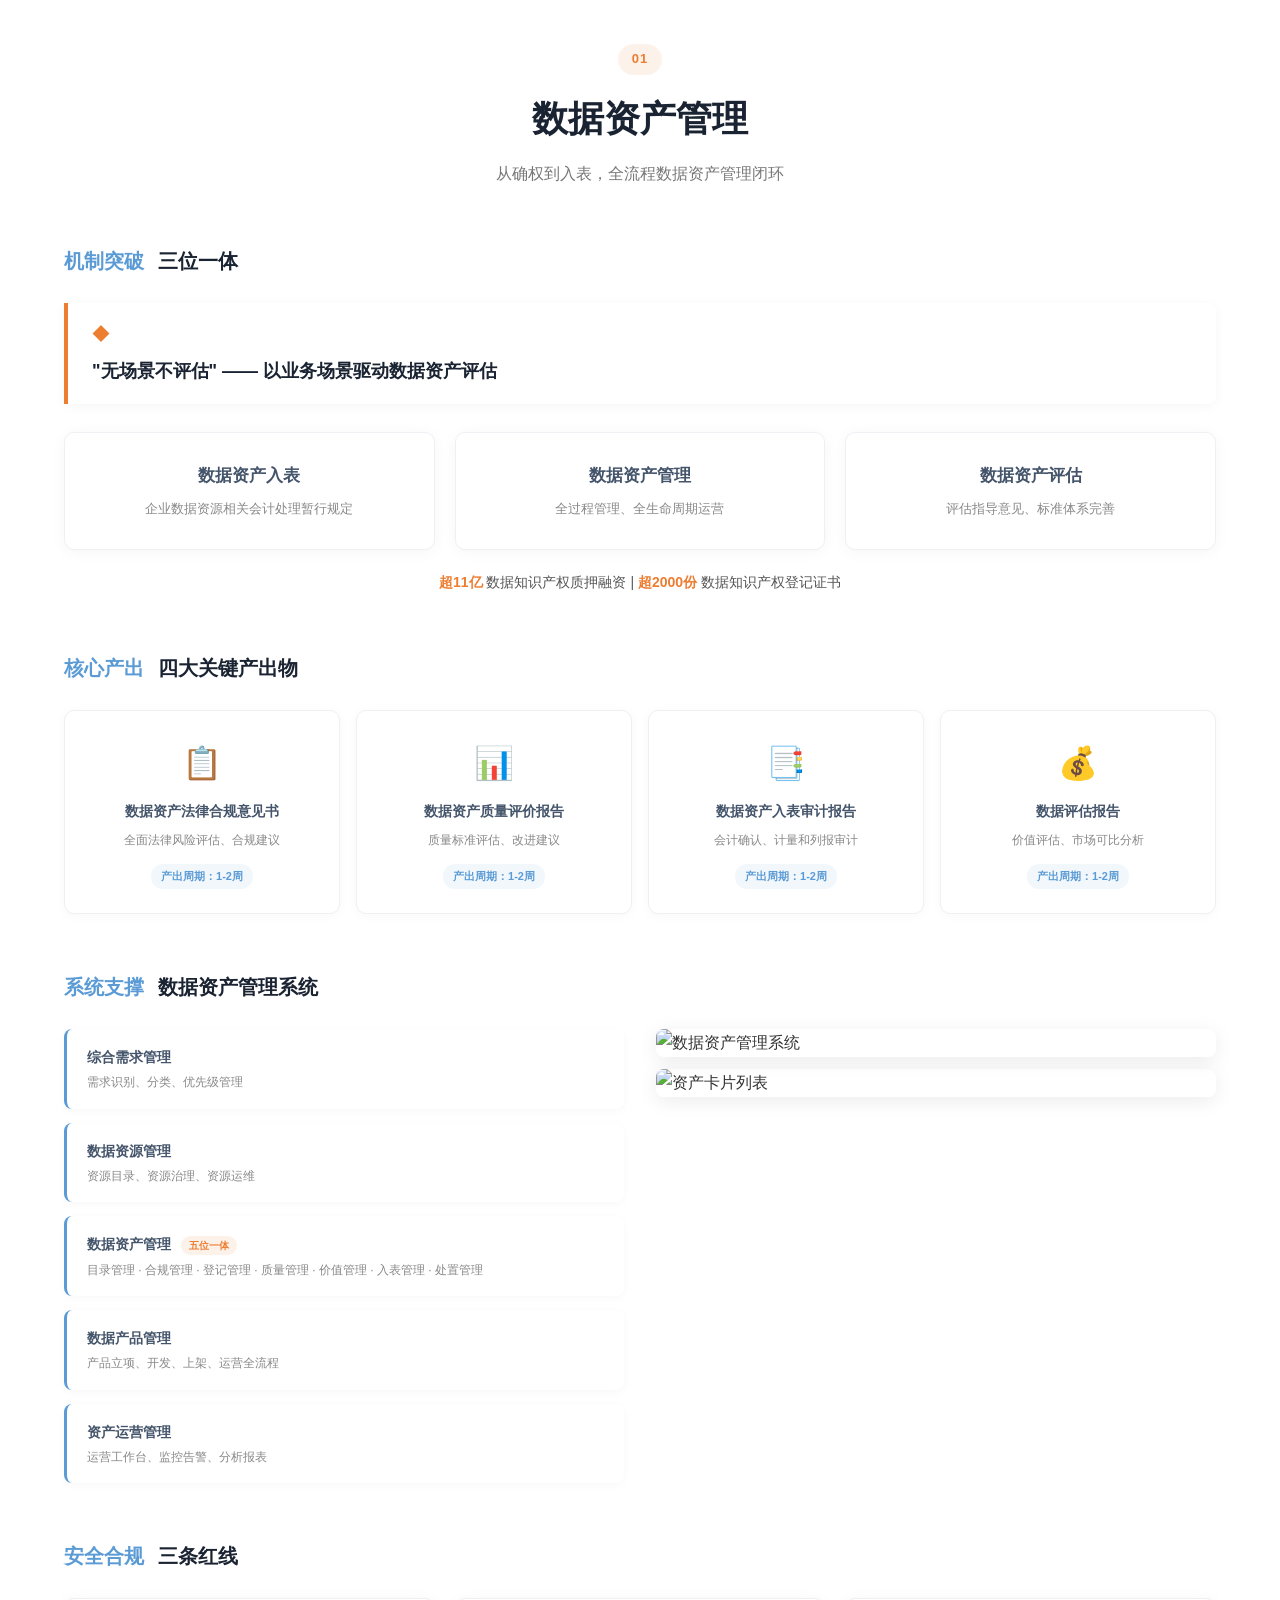
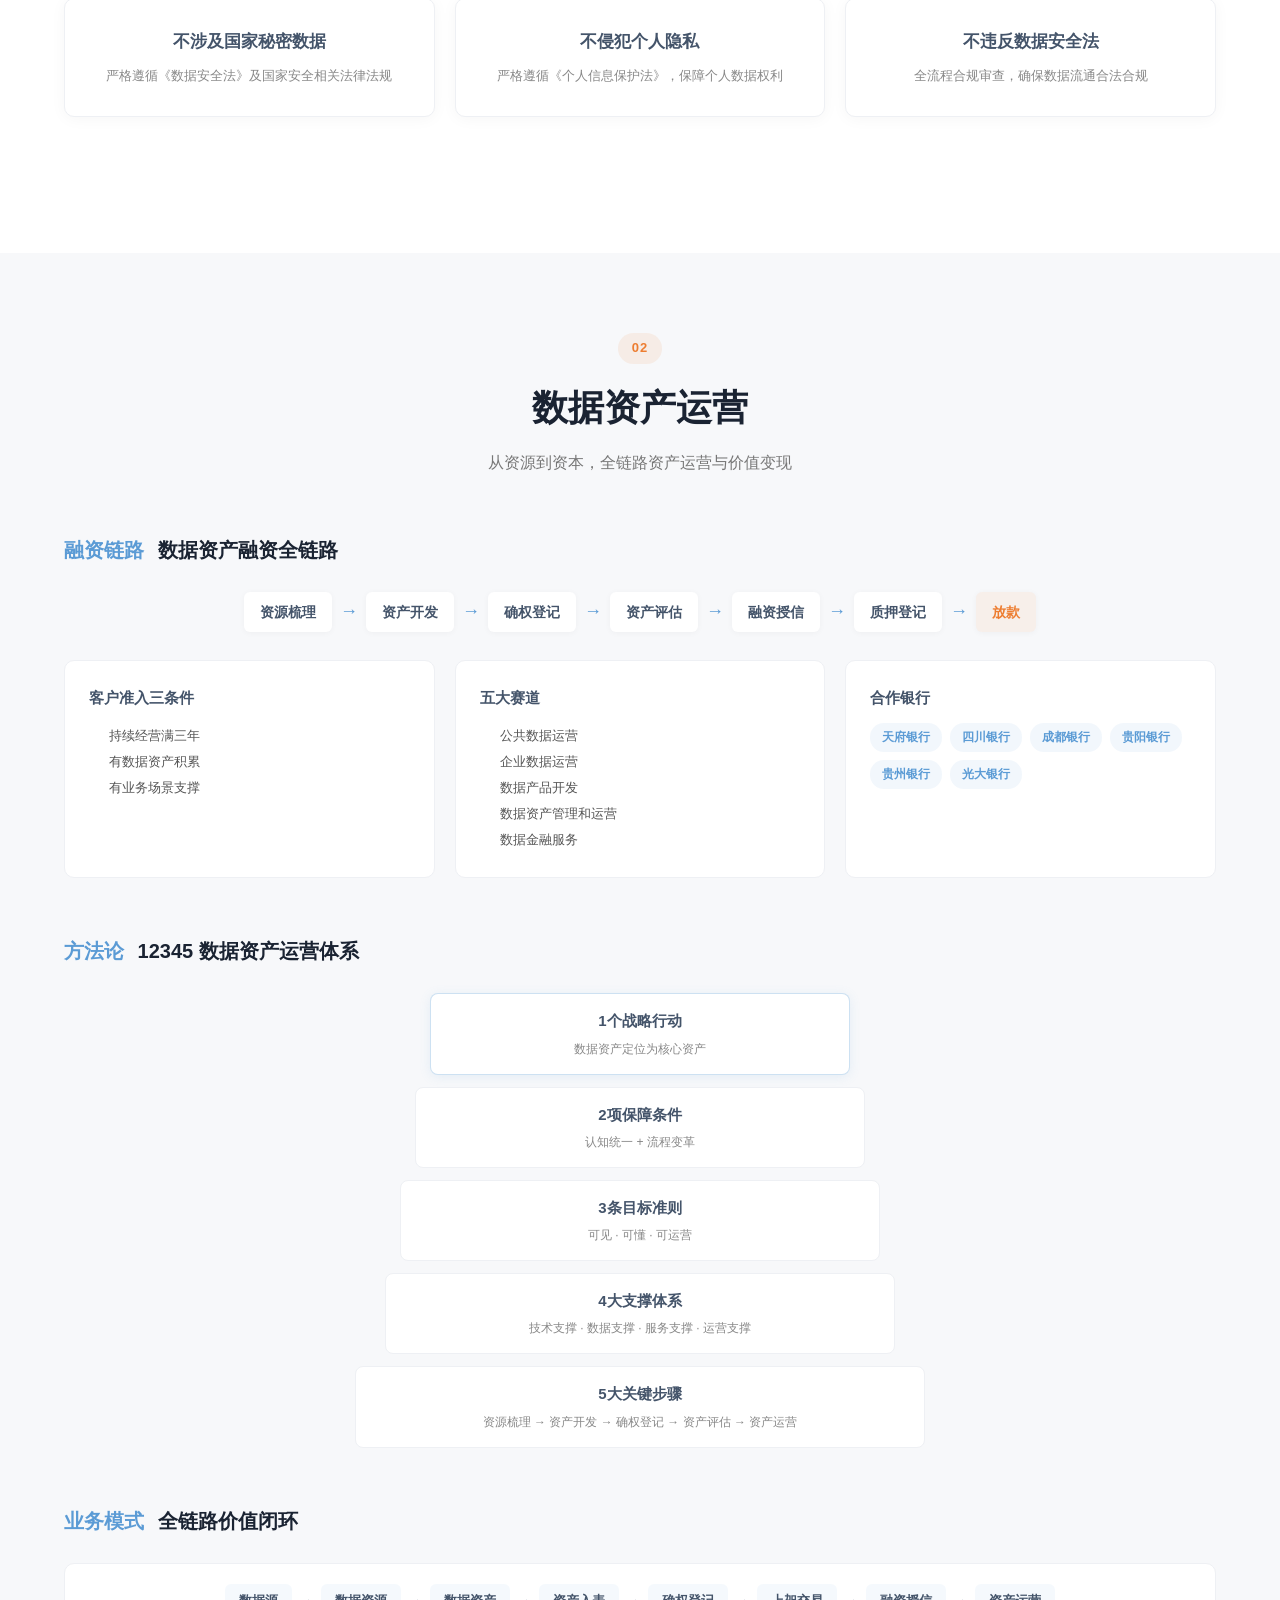
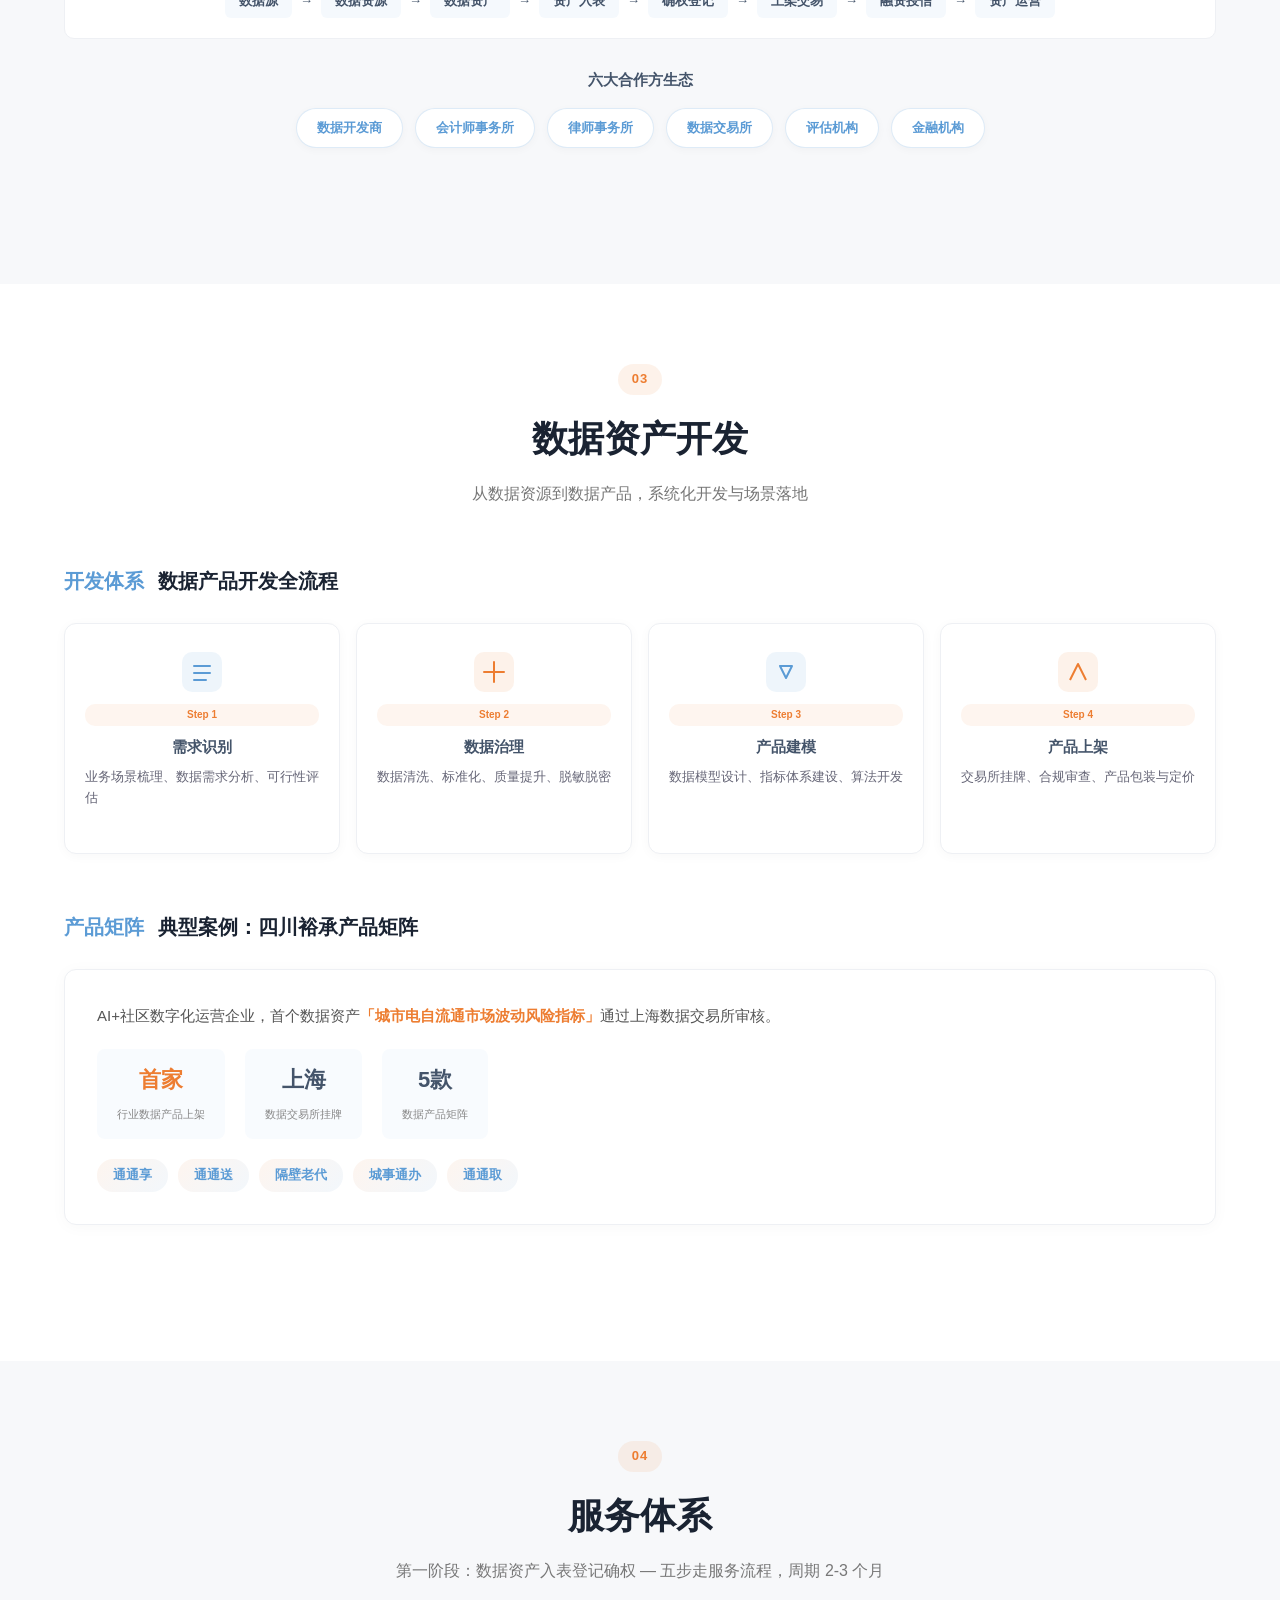
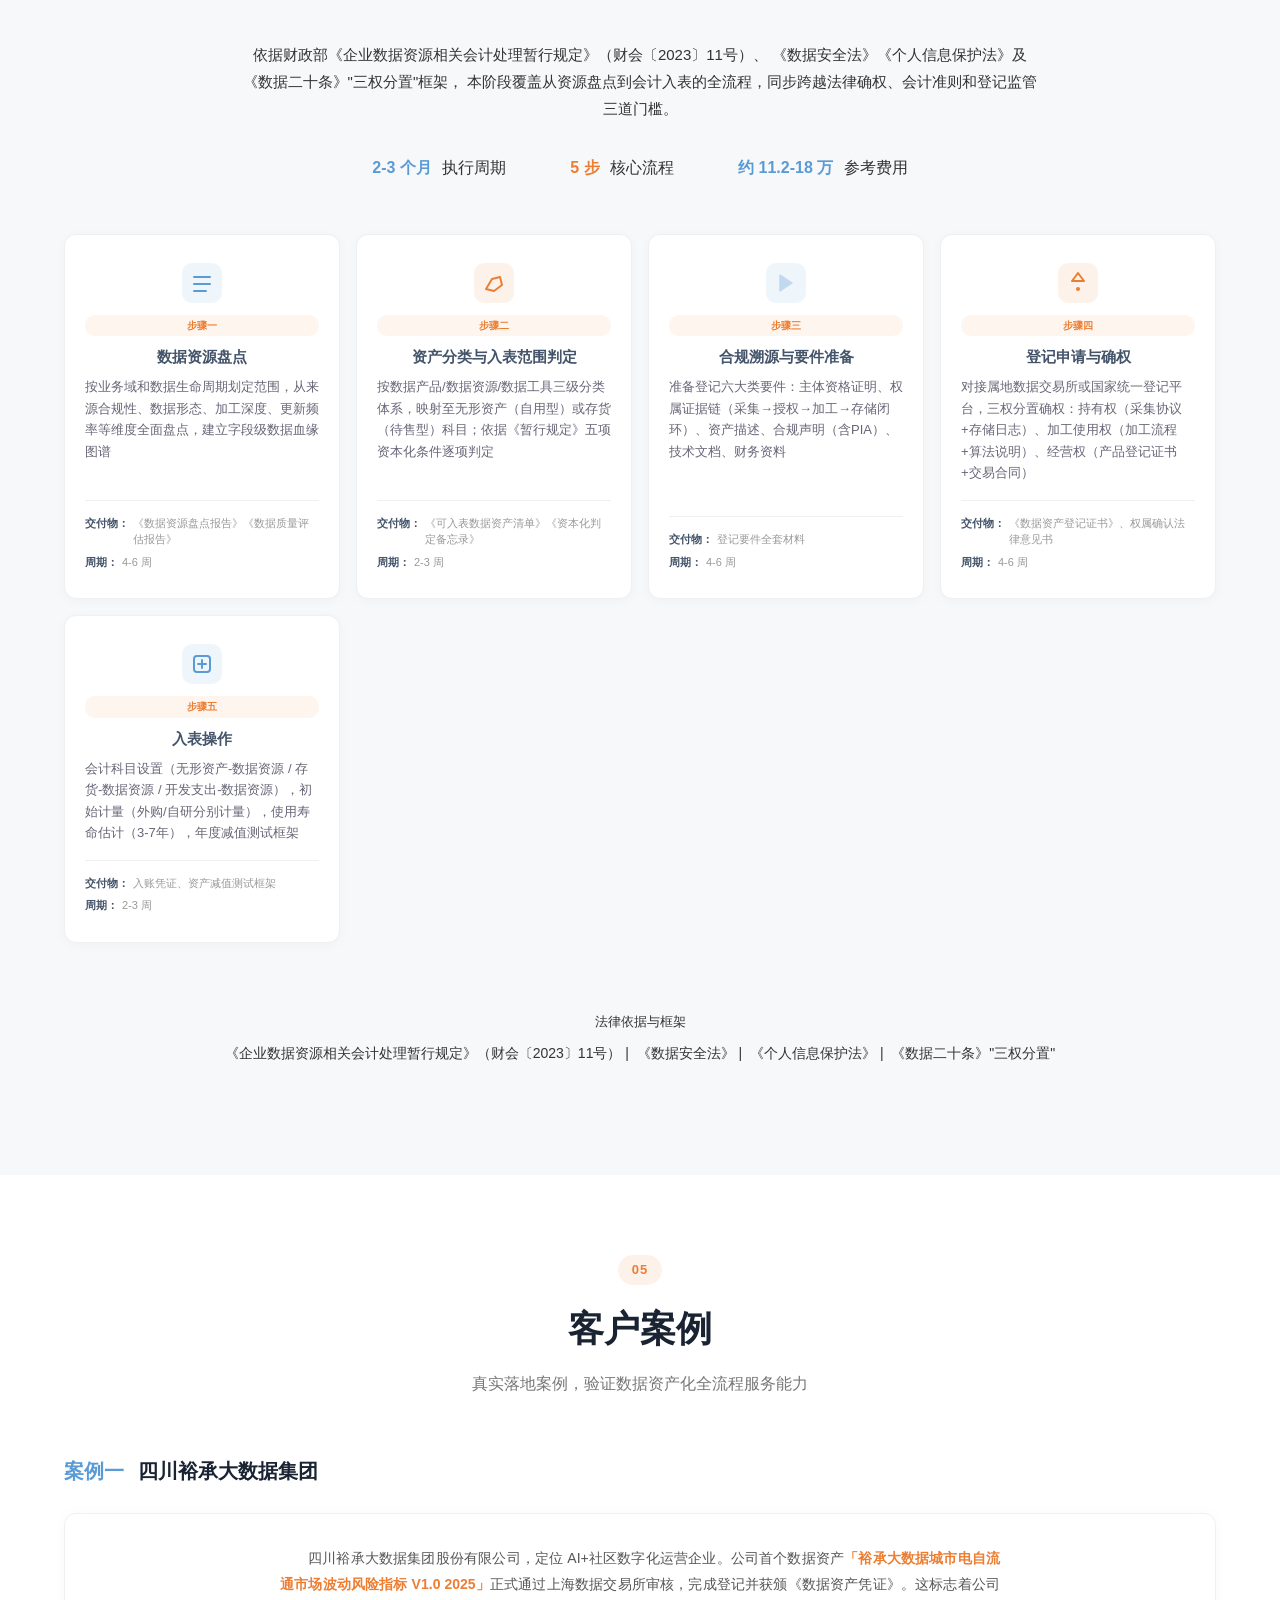
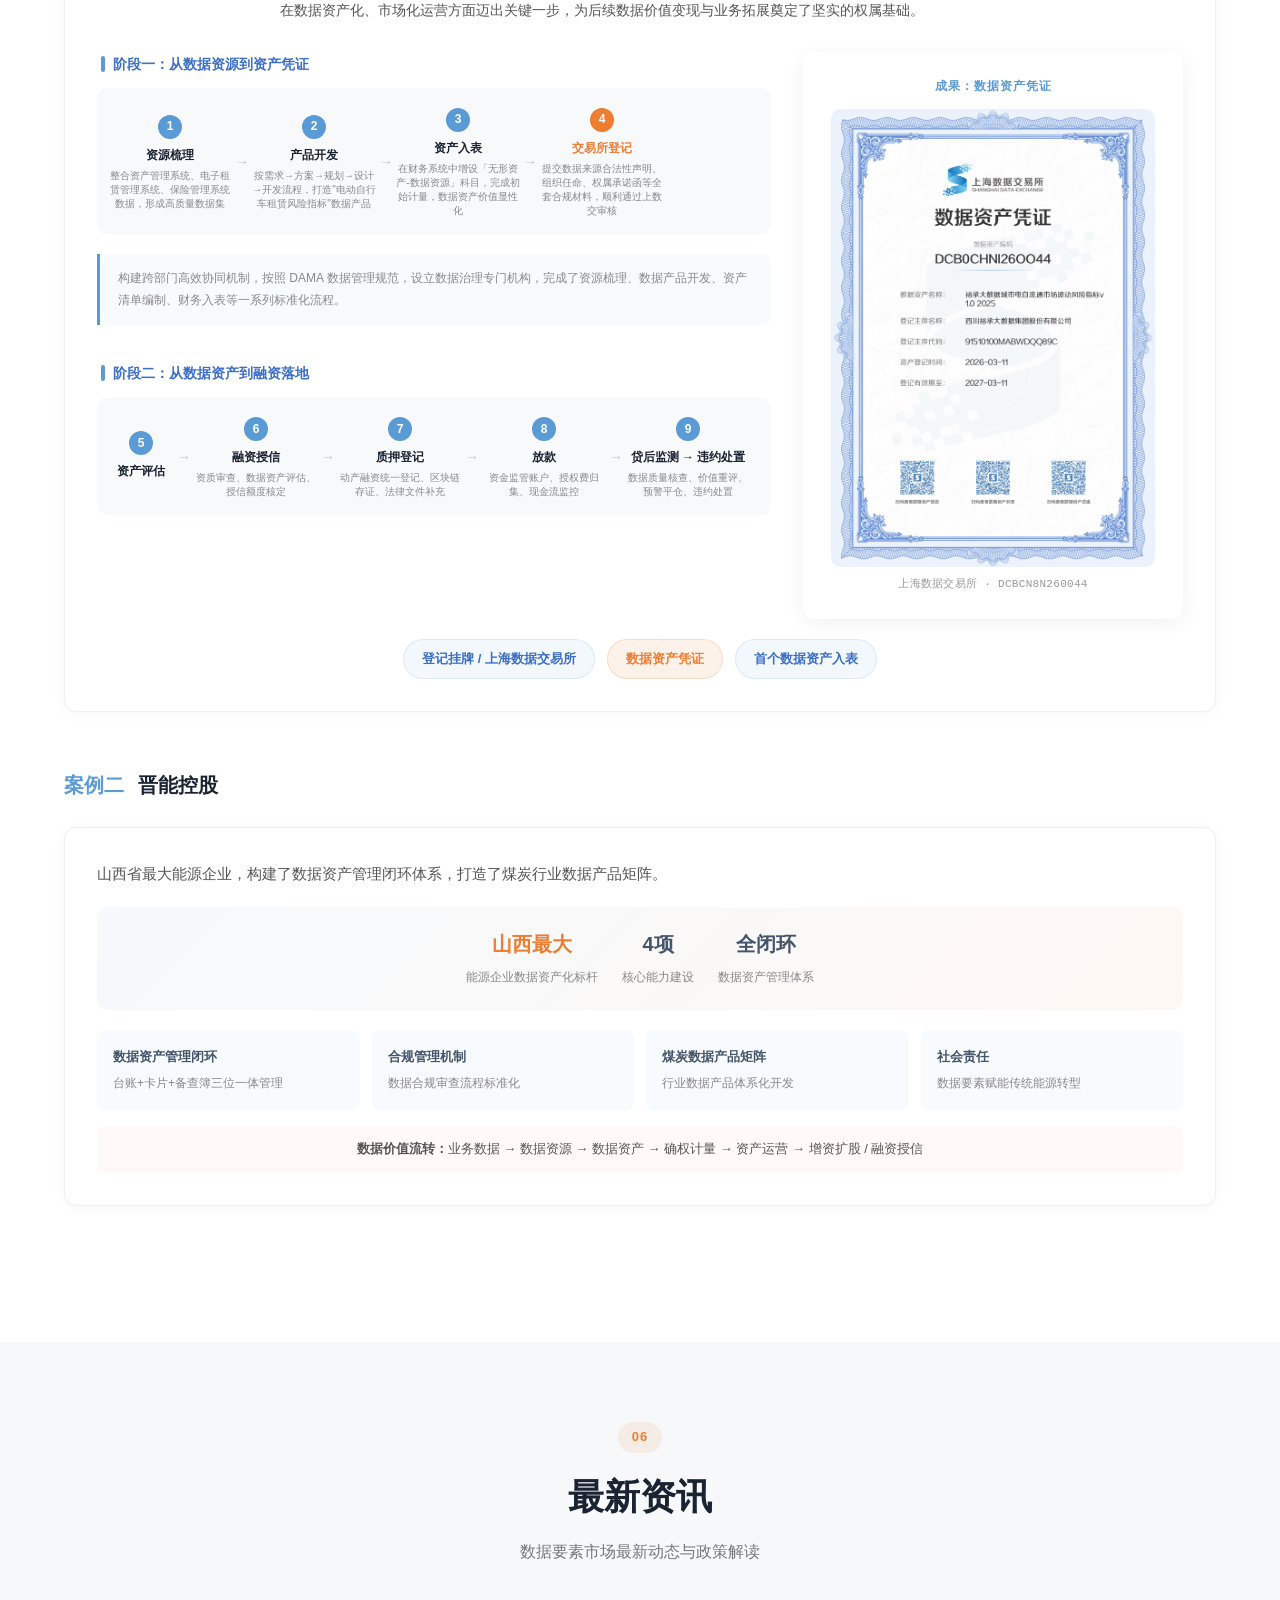
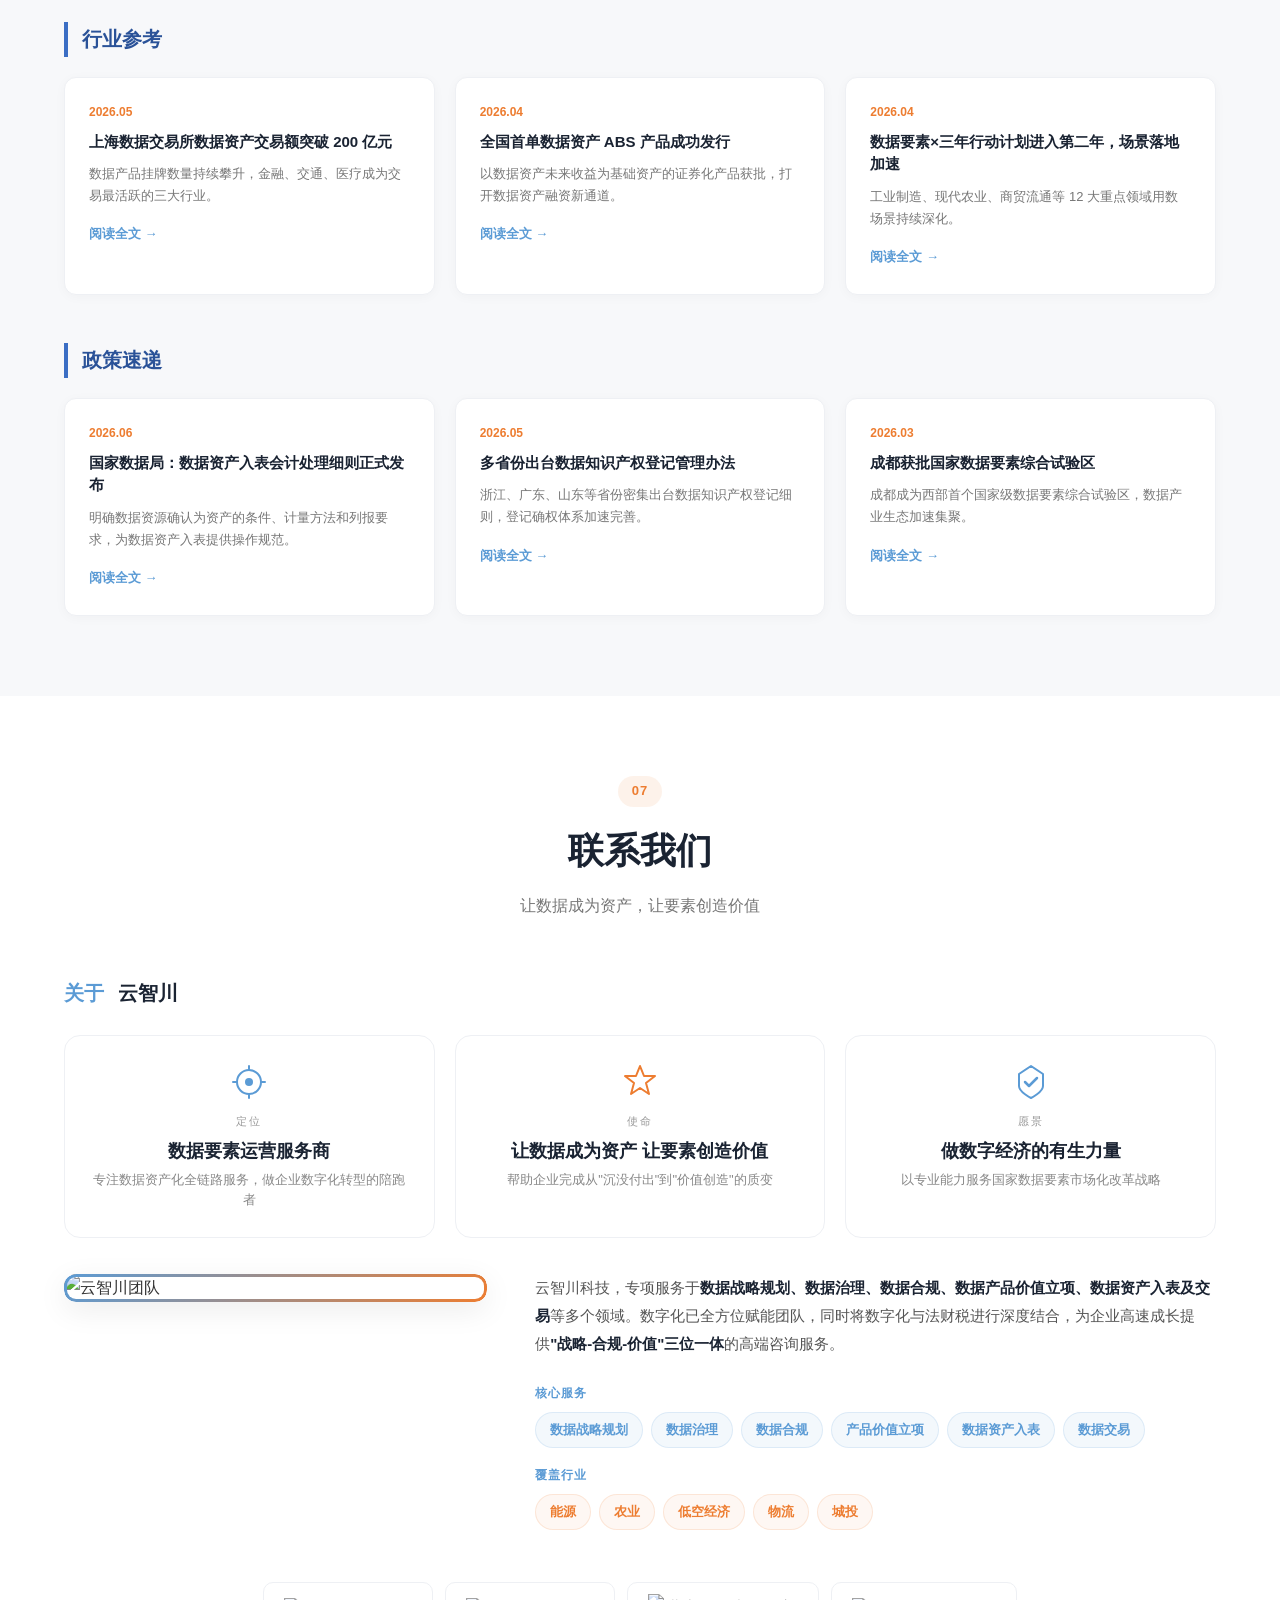
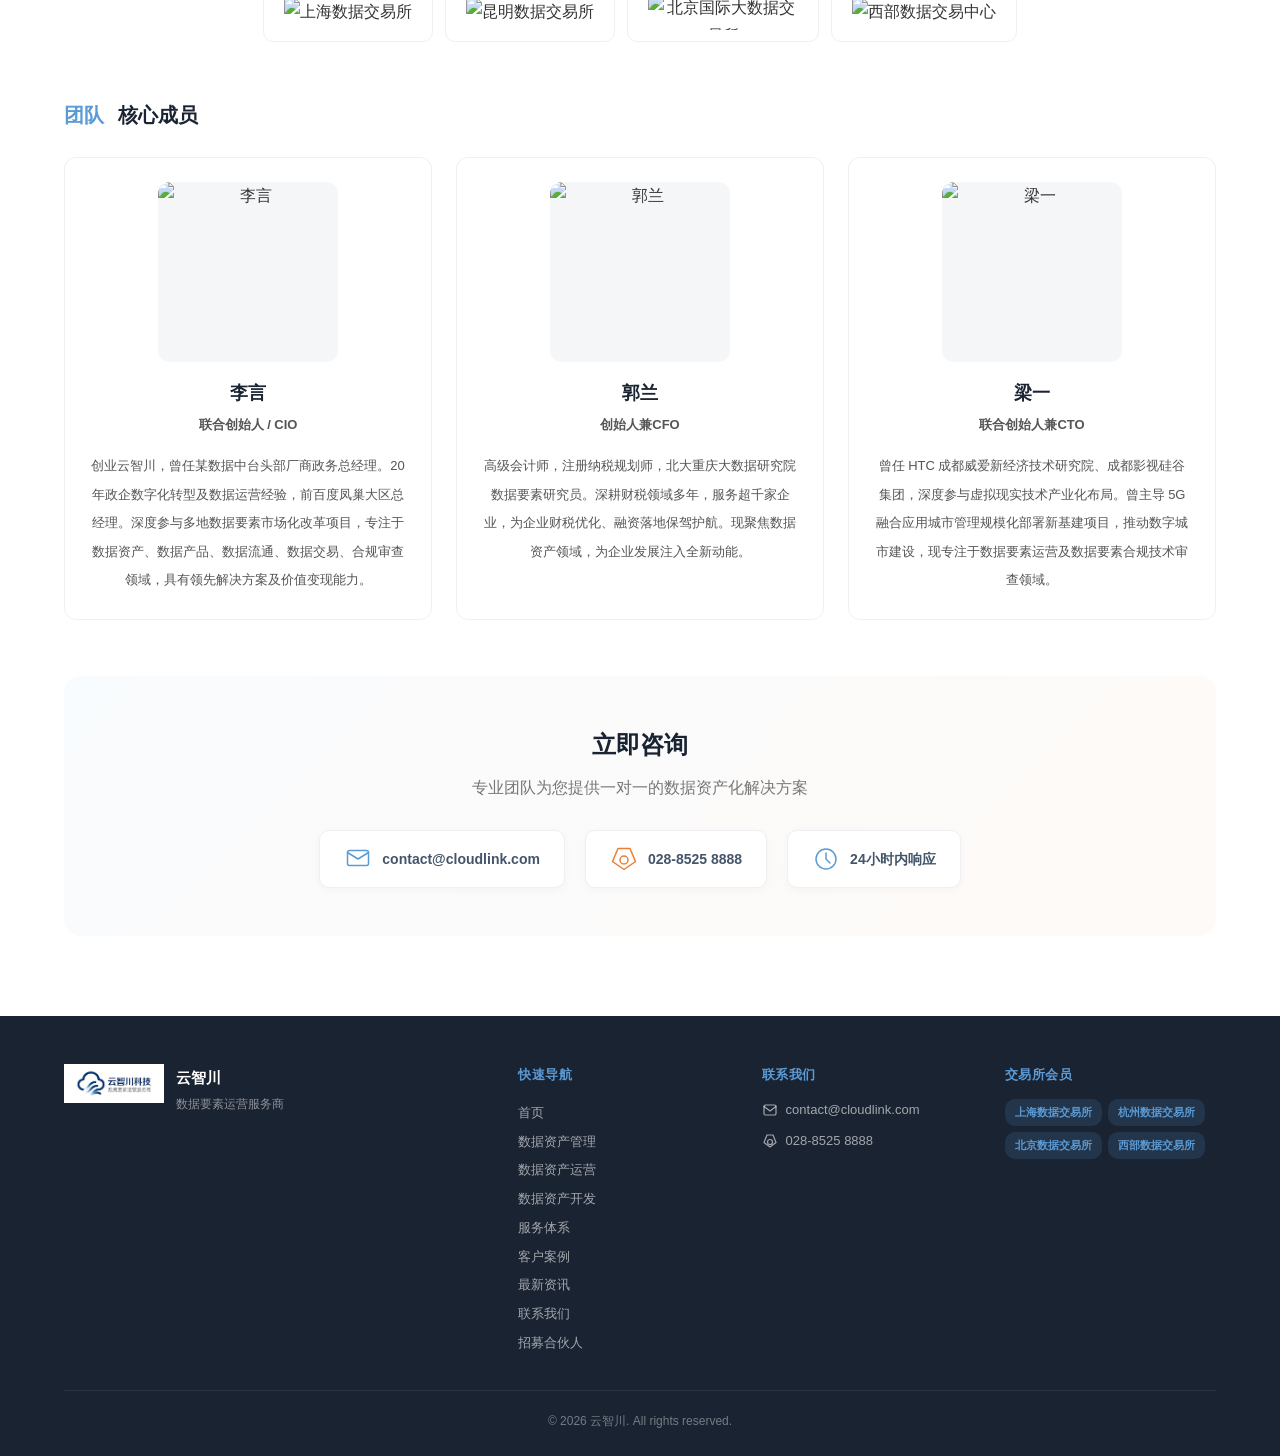
==== commit 17b76156: "services.html 新增数据资产服务清单（三个业务板块表格）" ====
--- a/index.html
+++ b/index.html
@@ -556,9 +556,8 @@
       <h3><span>案例一</span> 四川裕承大数据集团</h3>
       <div class="case-detail">
         <!-- 第一行：公司标题 + 简介 -->
-        <div class="case-cert-text" style="max-width:720px;margin:0 auto 28px;text-align:center;">
-          <p>四川裕承大数据集团股份有限公司，定位 AI+社区数字化运营企业。公司首个数据资产<strong class="text-accent">「裕承大数据城市电自流通市场波动风险指标 V1.0 2025」</strong>正式通过上海数据交易所审核，完成登记并获颁《数据资产凭证》。</p>
-          <p>这标志着公司在数据资产化、市场化运营方面迈出关键一步，为后续数据价值变现与业务拓展奠定了坚实的权属基础。</p>
+        <div class="case-cert-text" style="max-width:720px;margin:0 auto 28px;">
+          <p>四川裕承大数据集团股份有限公司，定位 AI+社区数字化运营企业。公司首个数据资产<strong class="text-accent">「裕承大数据城市电自流通市场波动风险指标 V1.0 2025」</strong>正式通过上海数据交易所审核，完成登记并获颁《数据资产凭证》。这标志着公司在数据资产化、市场化运营方面迈出关键一步，为后续数据价值变现与业务拓展奠定了坚实的权属基础。</p>
         </div>
 
         <!-- 第二行：左右分栏 -->
--- a/style.css
+++ b/style.css
@@ -202,12 +202,12 @@
 .result-card p{font-size:12px;color:#888}
 .case-flow{text-align:center;font-size:13px;color:#555;padding:12px;background:rgba(237,125,49,.04);border-radius:8px;margin-top:16px}
 /* case cert hero — DEPRECATED, replaced by case-cert-result (凭证移至流程终点) */
-.case-cert-text{max-width:680px;margin:0 auto;text-align:center;font-size:14px;color:#555;line-height:1.85}
+.case-cert-text{max-width:680px;margin:0 auto;font-size:14px;color:#555;line-height:1.85;text-align:justify;text-indent:2em}
 .case-cert-text p{margin-bottom:12px}
 .text-accent{color:#ED7D31;font-weight:700}
 
 /* 凭证成果展示区 */
-.case-cert-result{border:2px dashed #5B9BD5;background:#fff;border-radius:16px;padding:28px 32px;box-shadow:0 4px 24px rgba(91,155,213,.12);border-left:4px solid #5B9BD5;width:100%;max-width:100%;text-align:center}
+.case-cert-result{background:#fff;border-radius:12px;padding:24px 28px;box-shadow:0 4px 20px rgba(0,0,0,.06);width:100%;max-width:100%;text-align:center}
 .case-cert-result img{width:100%;max-width:380px;border-radius:10px;display:block;margin:12px auto 0}
 .case-cert-result-label{font-size:12px;font-weight:700;color:#5B9BD5;letter-spacing:1px;text-transform:uppercase;margin-bottom:4px}
 .case-cert-result-meta{font-size:11px;color:#999;font-family:"SF Mono","Menlo","Consolas",monospace;margin-top:8px;letter-spacing:.3px}
@@ -321,14 +321,14 @@
 [data-animate].visible{opacity:1;transform:translateY(0)}
 
 /* ========== PROCESS PHASE FLOW (首页案例一两阶段流程) ========== */
-.case-process-flow{display:flex;align-items:flex-start;gap:0;background:#F8F9FB;border-radius:12px;padding:28px 24px;margin-bottom:24px;flex-wrap:nowrap;overflow-x:auto}
-.process-step{flex:1;text-align:center;min-width:120px;padding:0 8px}
-.process-step .ps-num{display:inline-flex;align-items:center;justify-content:center;width:32px;height:32px;border-radius:50%;background:#5B9BD5;color:#FFF;font-size:14px;font-weight:700;margin-bottom:10px}
+.case-process-flow{display:flex;align-items:center;gap:0;background:#F8F9FB;border-radius:10px;padding:16px 8px;margin-bottom:20px;flex-wrap:nowrap}
+.process-step{flex:0 1 auto;text-align:center;min-width:72px;max-width:130px;padding:0 2px}
+.process-step .ps-num{display:inline-flex;align-items:center;justify-content:center;width:24px;height:24px;border-radius:50%;background:#5B9BD5;color:#FFF;font-size:12px;font-weight:700;margin-bottom:6px}
 .process-step.active .ps-num{background:#ED7D31}
-.process-step .ps-title{font-size:14px;font-weight:700;color:#1a2332;margin-bottom:6px}
+.process-step .ps-title{font-size:12px;font-weight:700;color:#1a2332;margin-bottom:3px}
 .process-step.active .ps-title{color:#ED7D31}
-.process-step .ps-desc{font-size:12px;color:#888;line-height:1.6}
-.process-arrow{display:flex;align-items:center;justify-content:center;font-size:20px;color:#C0C8D0;padding-top:6px;flex-shrink:0}
+.process-step .ps-desc{font-size:10px;color:#888;line-height:1.4}
+.process-arrow{display:flex;align-items:center;justify-content:center;font-size:14px;color:#C0C8D0;padding-top:2px;flex-shrink:0}
 .process-phase-wrap{margin-bottom:16px}
 .process-phase-title{font-size:14px;font-weight:700;color:#3B6EC4;margin-bottom:12px;padding-left:4px;display:flex;align-items:center;gap:8px}
 .process-phase-title::before{content:'';display:inline-block;width:4px;height:16px;background:#5B9BD5;border-radius:2px}
@@ -393,3 +393,19 @@
 /* ========== LIGHT WEIGHT -- existing style override placeholder ========== */
 /* section-alt in colored sections */
 .section-alt .pillar,.section-alt .news-card,.section-alt .contact-method-card{background:#fff}
+
+/* ========== CATALOG (业务清单) ========== */
+.catalog-section{padding:60px 0;background:#f8fafc}
+.catalog-block{background:#fff;border-radius:12px;border:1px solid #e2e8f0;margin-bottom:32px;overflow:hidden}
+.catalog-block-header{background:#1e293b;color:#fff;padding:16px 24px;font-size:1.15rem;font-weight:700}
+.catalog-sub{border:1px solid #e0e7ef;border-radius:8px;margin-bottom:16px;overflow:hidden}
+.catalog-sub-header{background:#475569;color:#fff;padding:12px 20px;font-weight:600}
+.catalog-block table,.catalog-sub table{width:100%;border-collapse:collapse;font-size:0.9rem}
+.catalog-block thead th,.catalog-sub thead th{background:#f1f5f9;color:#1e293b;font-weight:600;padding:12px 14px;text-align:left;border-bottom:1px solid #cbd5e1}
+.catalog-block tbody td,.catalog-sub tbody td{padding:12px 14px;border-bottom:1px solid #f1f5f9}
+.catalog-block tbody tr:hover,.catalog-sub tbody tr:hover{background:#f8fafc}
+@media(max-width:768px){
+  .catalog-block table,.catalog-sub table{font-size:0.82rem}
+  .catalog-block thead th,.catalog-block tbody td,
+  .catalog-sub thead th,.catalog-sub tbody td{padding:8px 10px}
+}
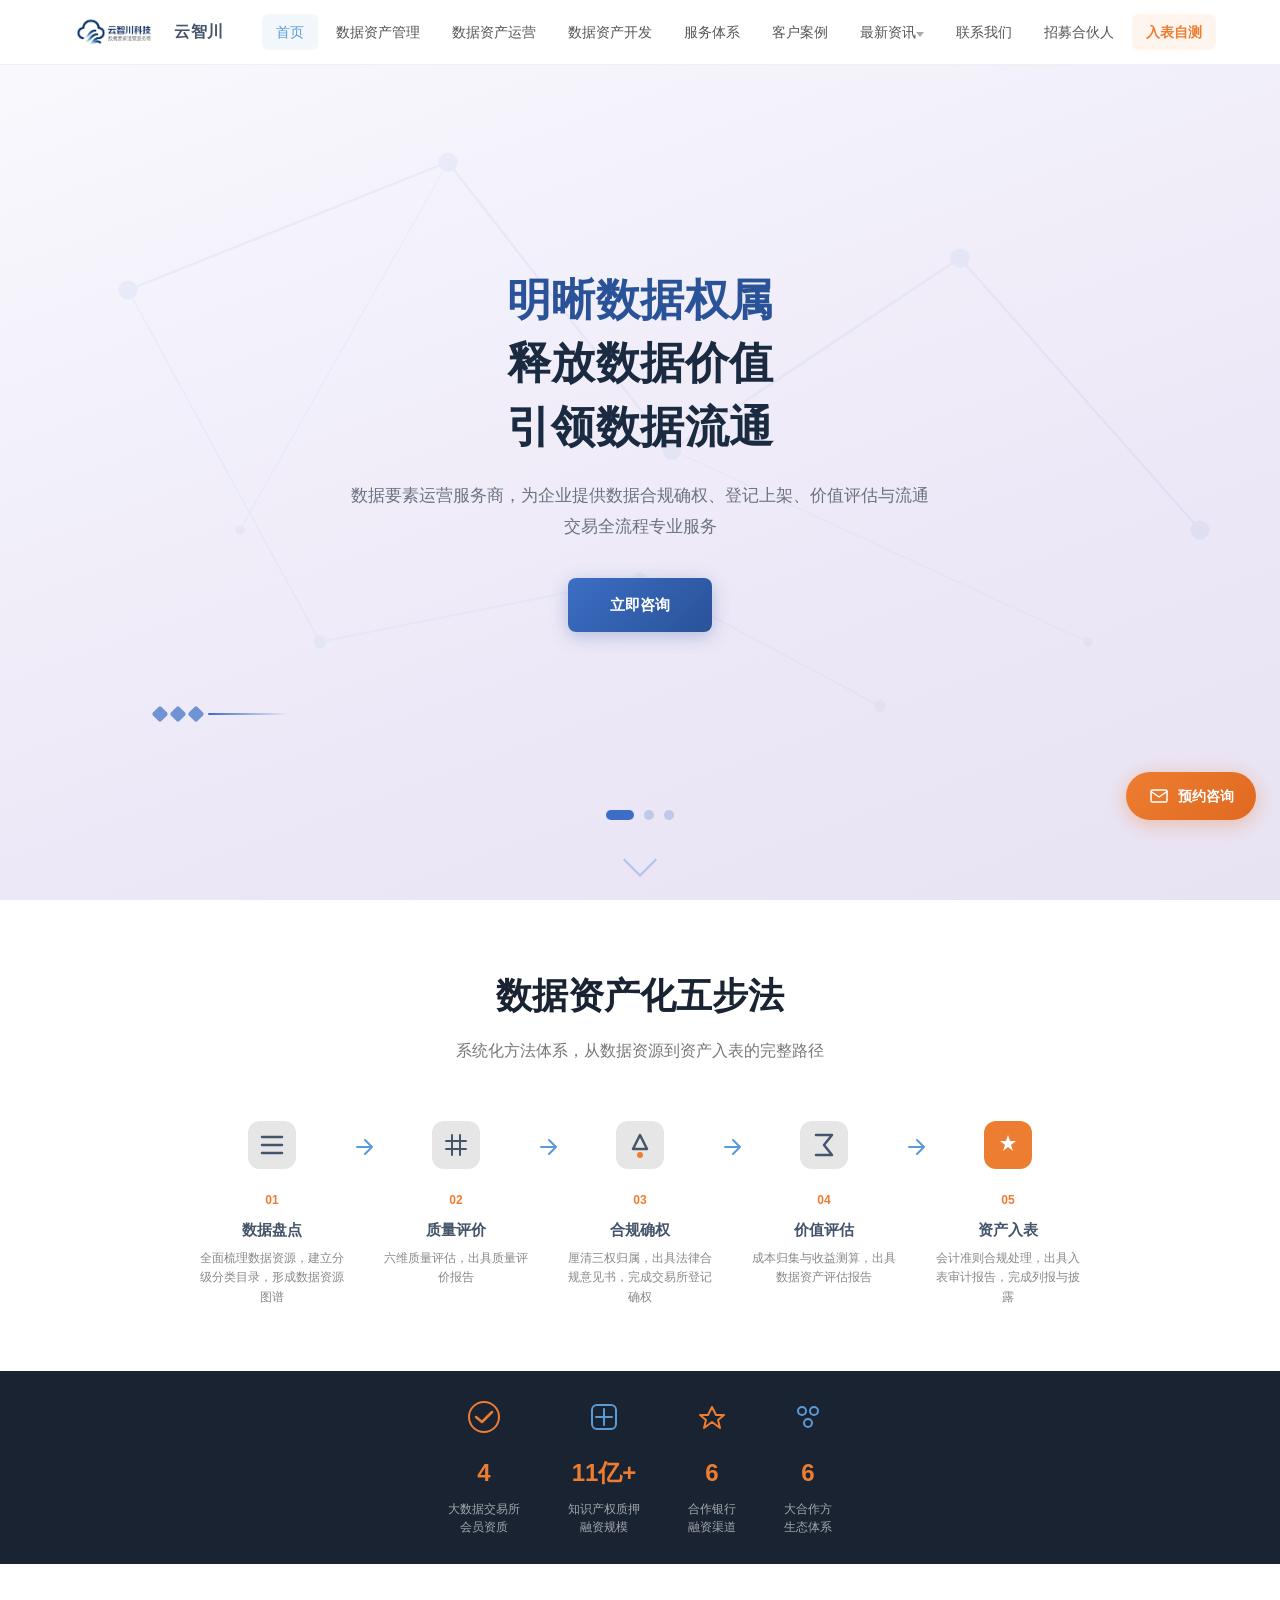
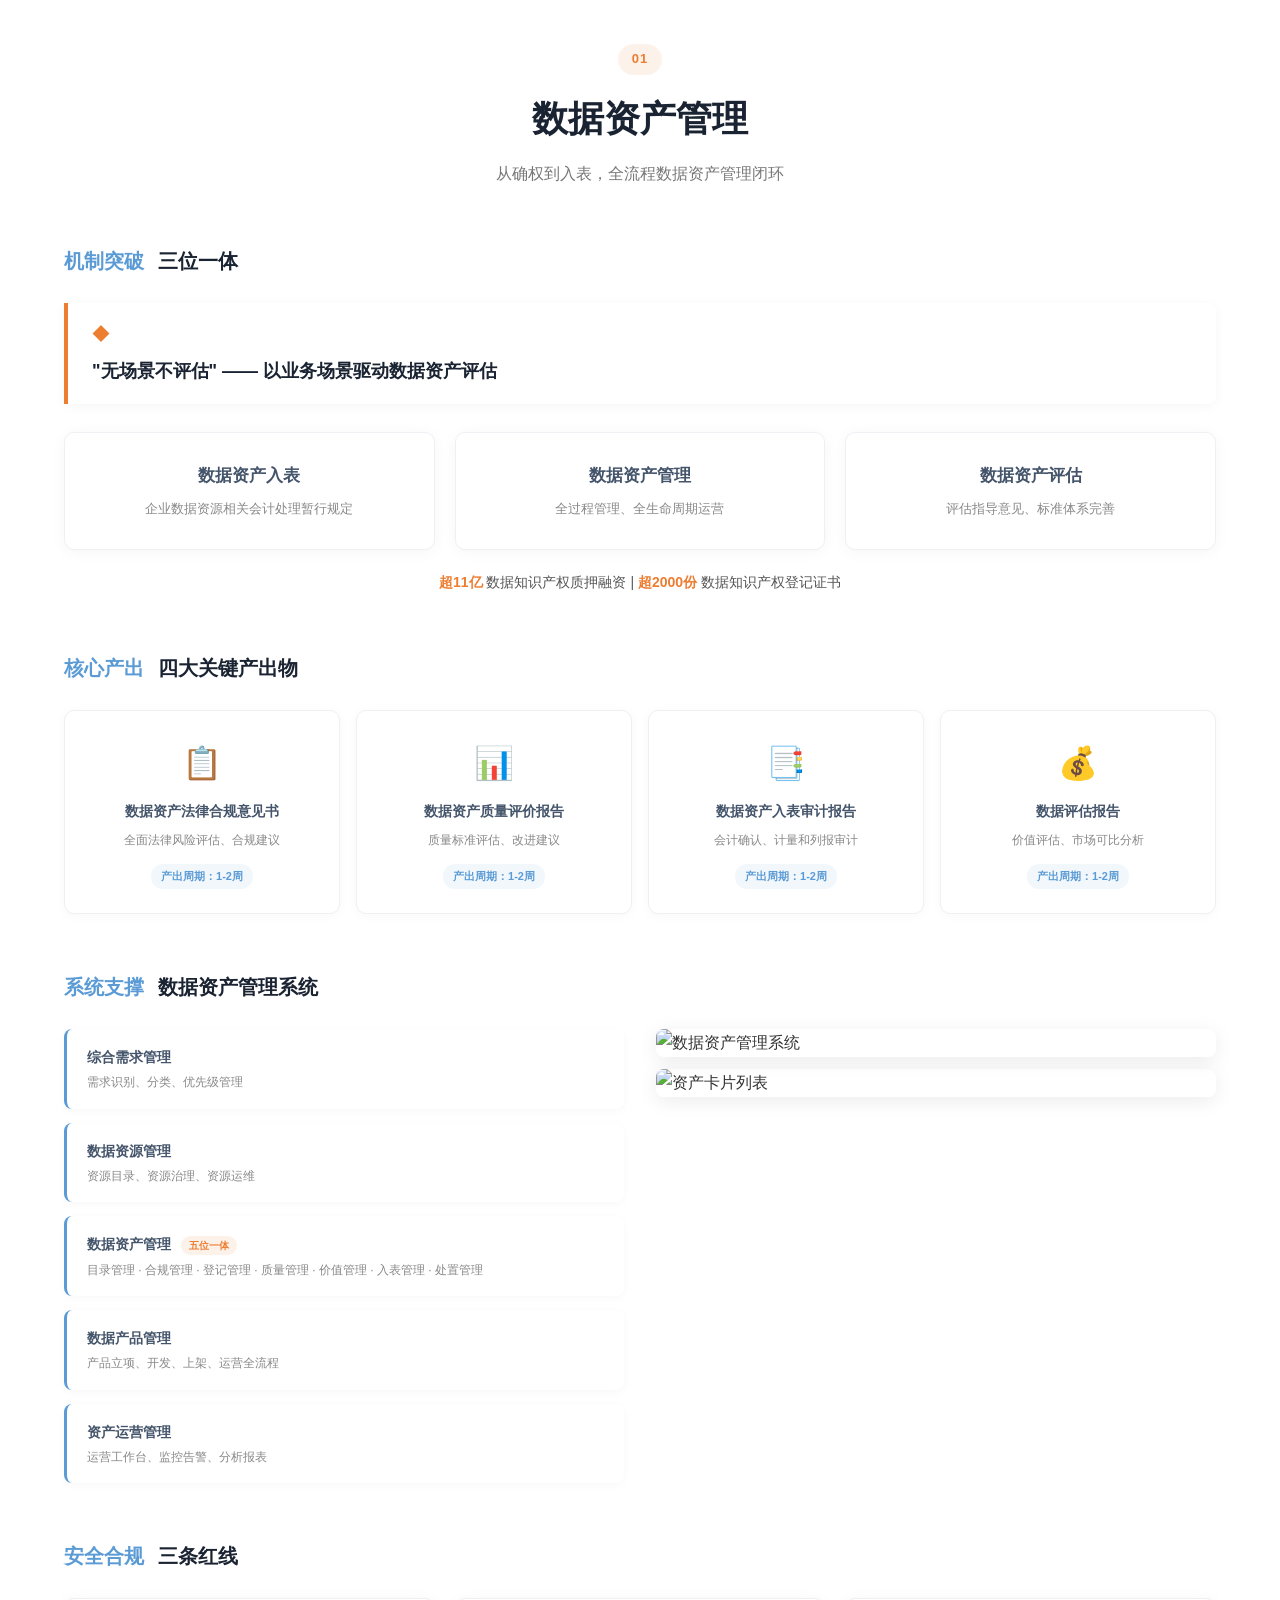
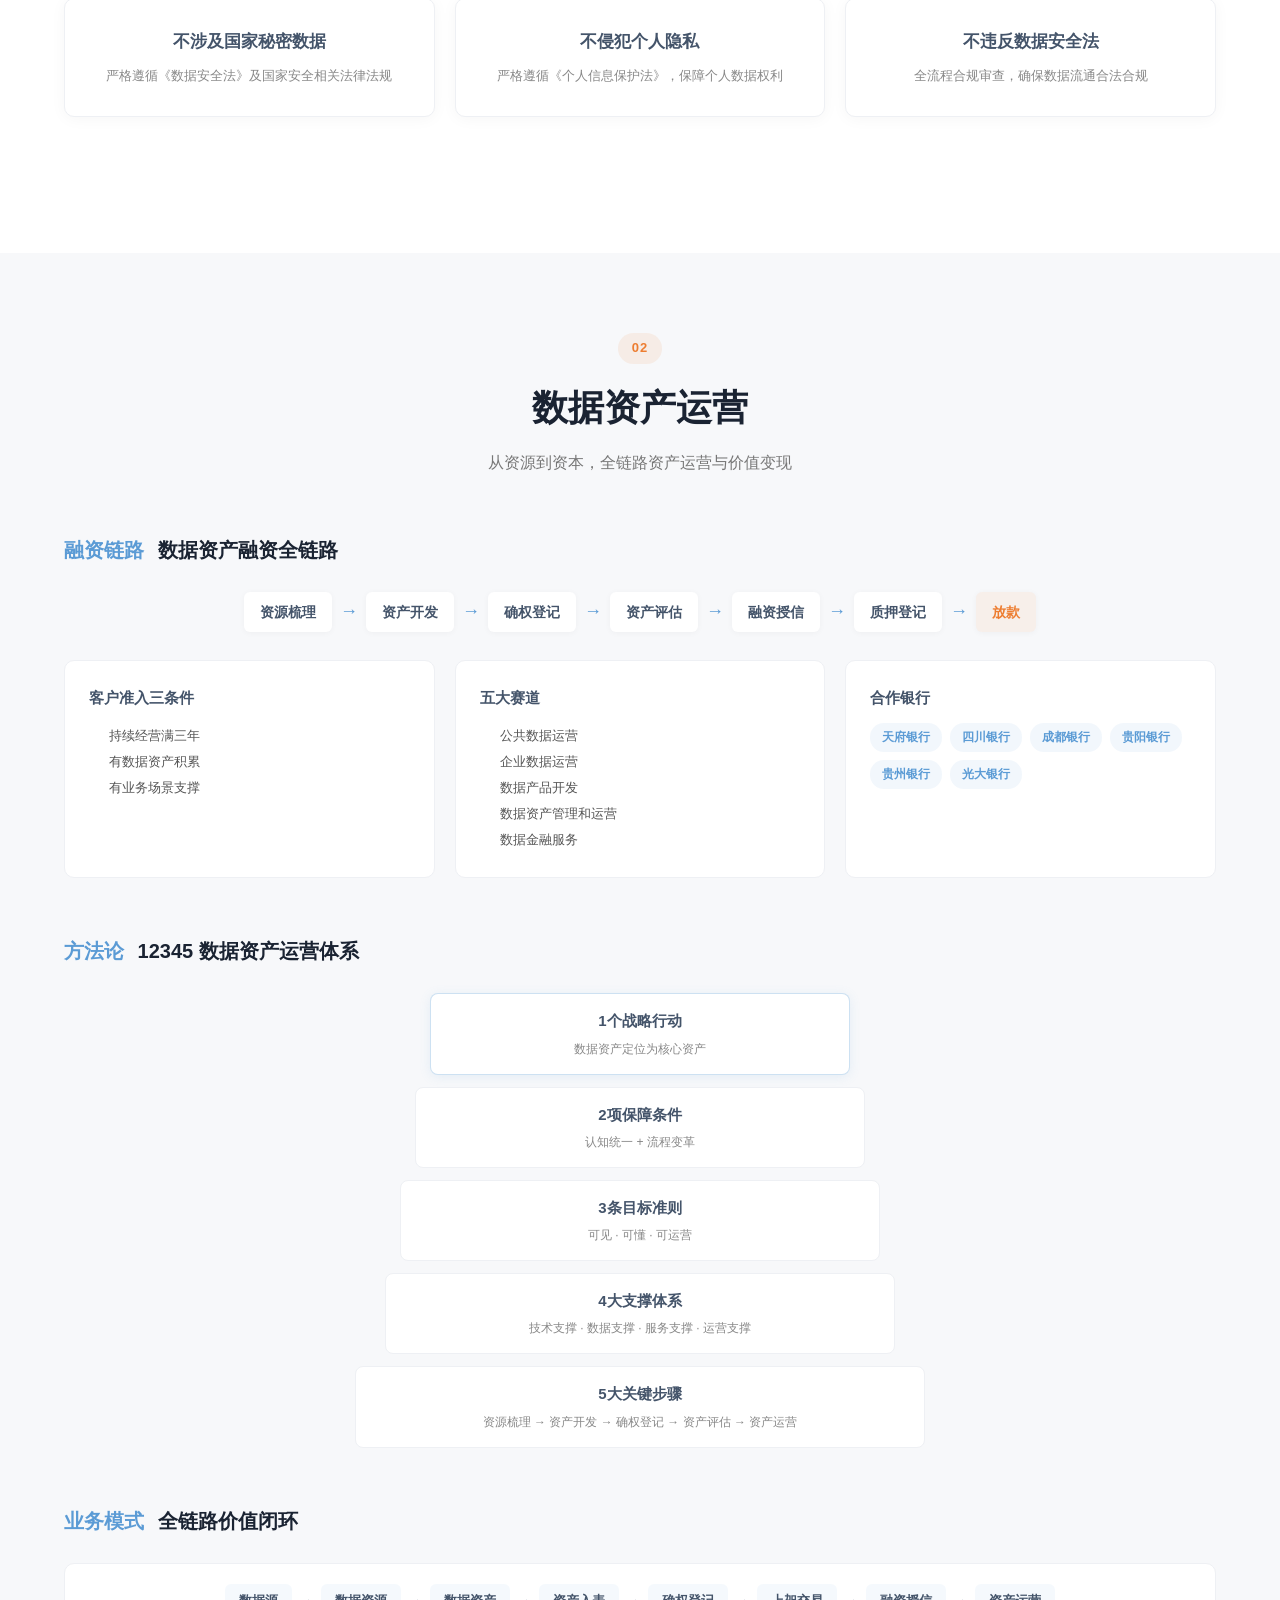
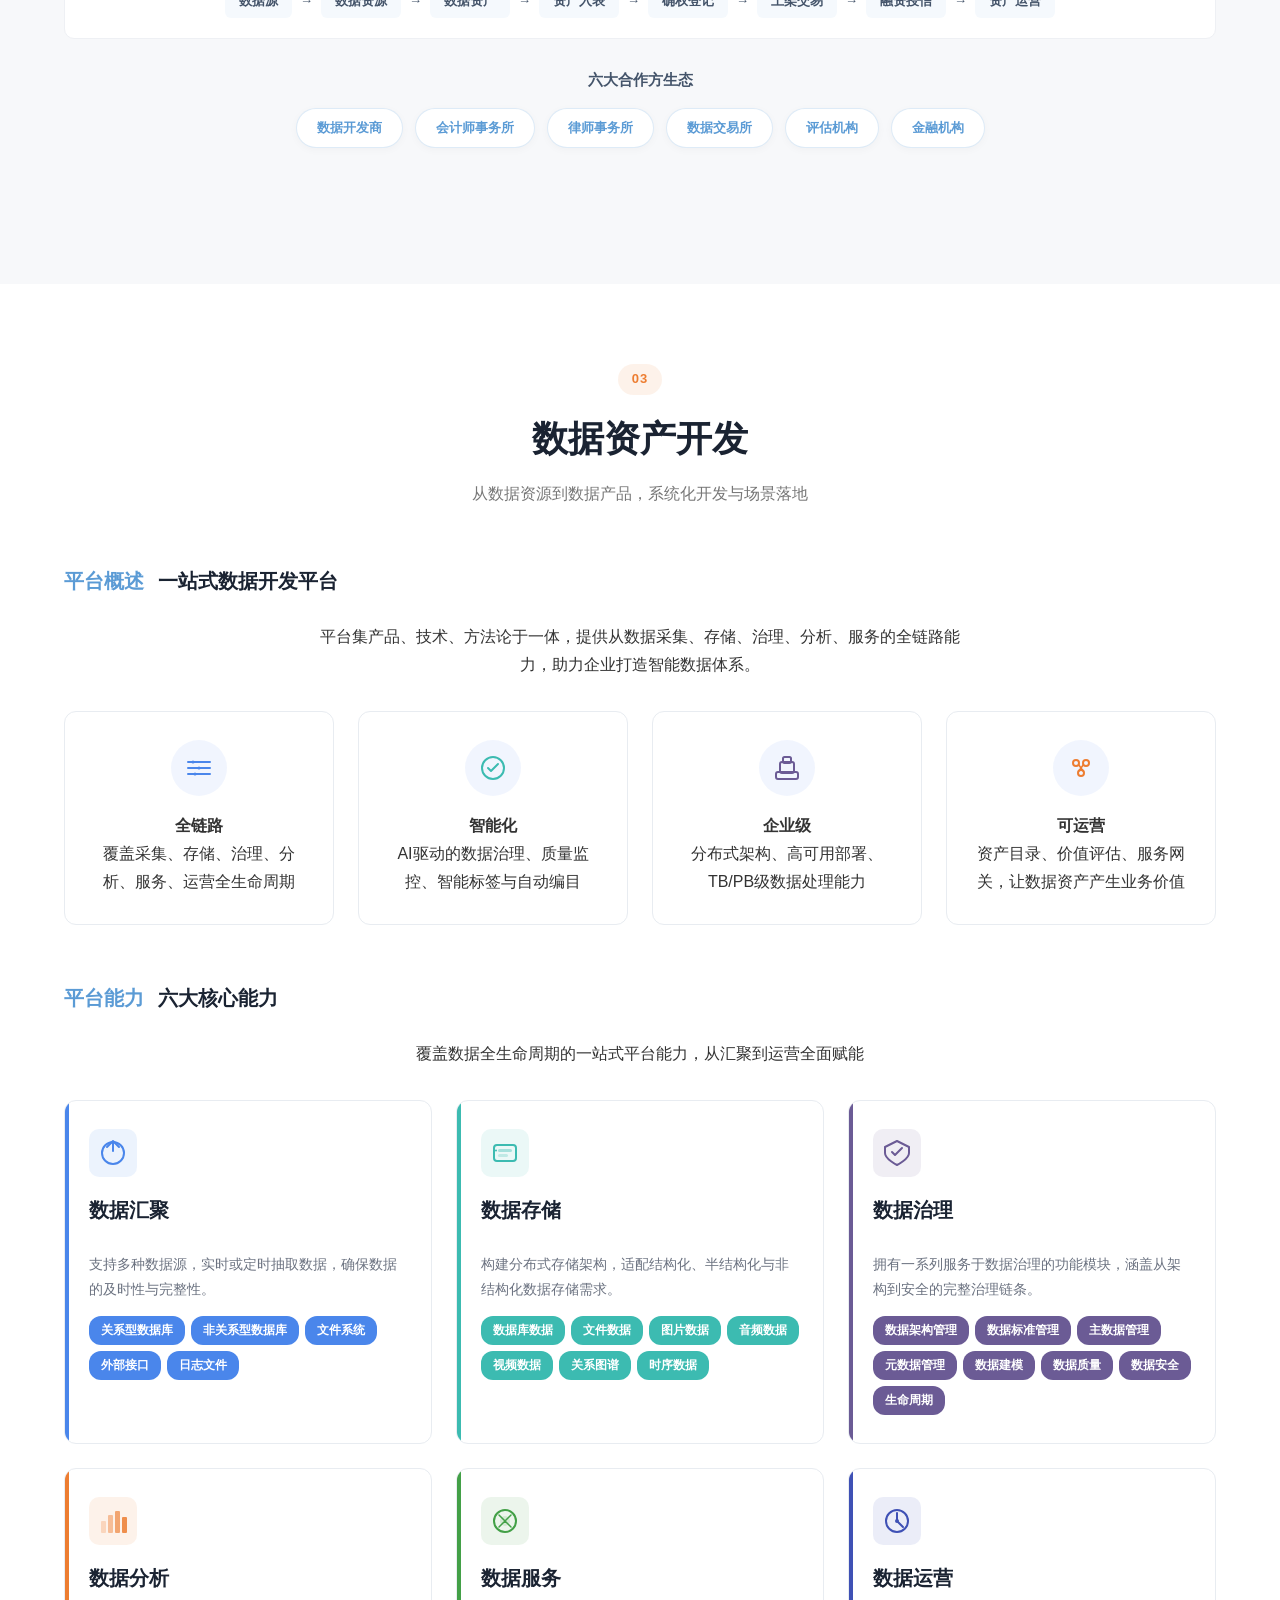
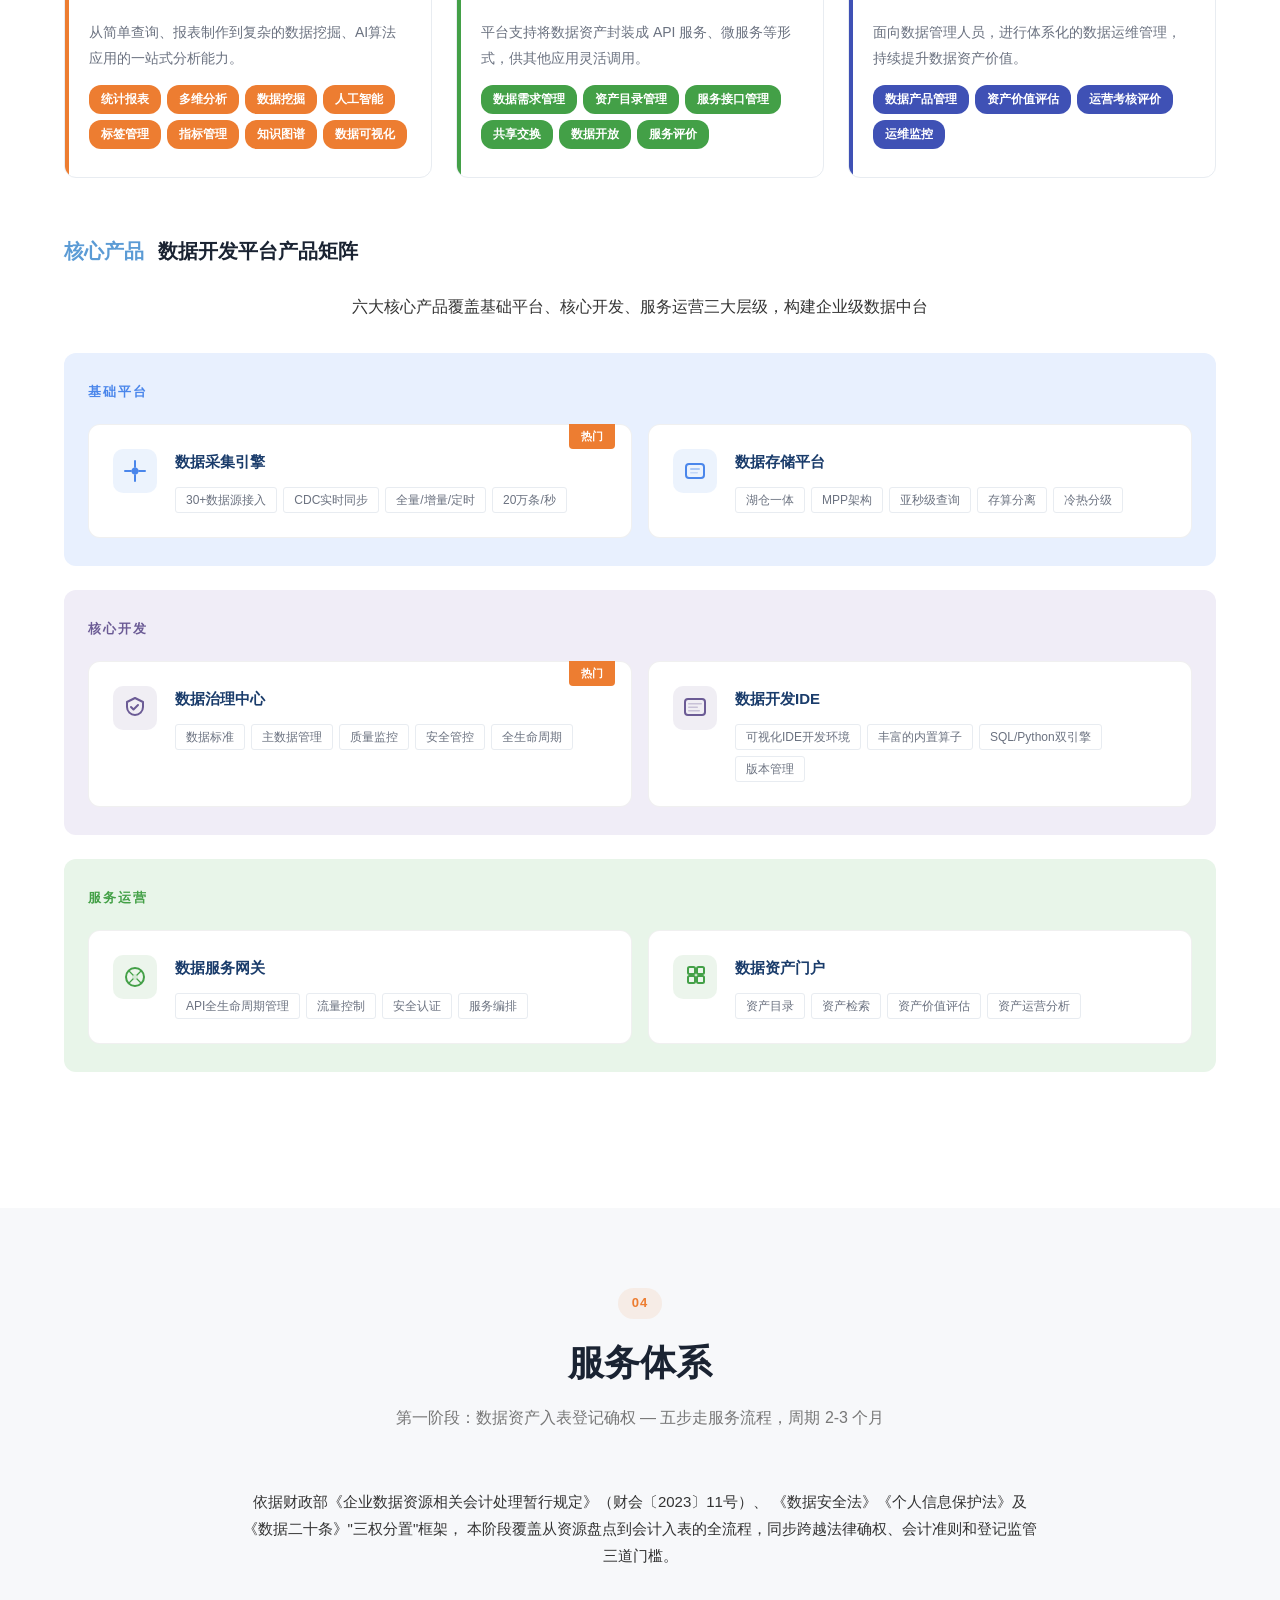
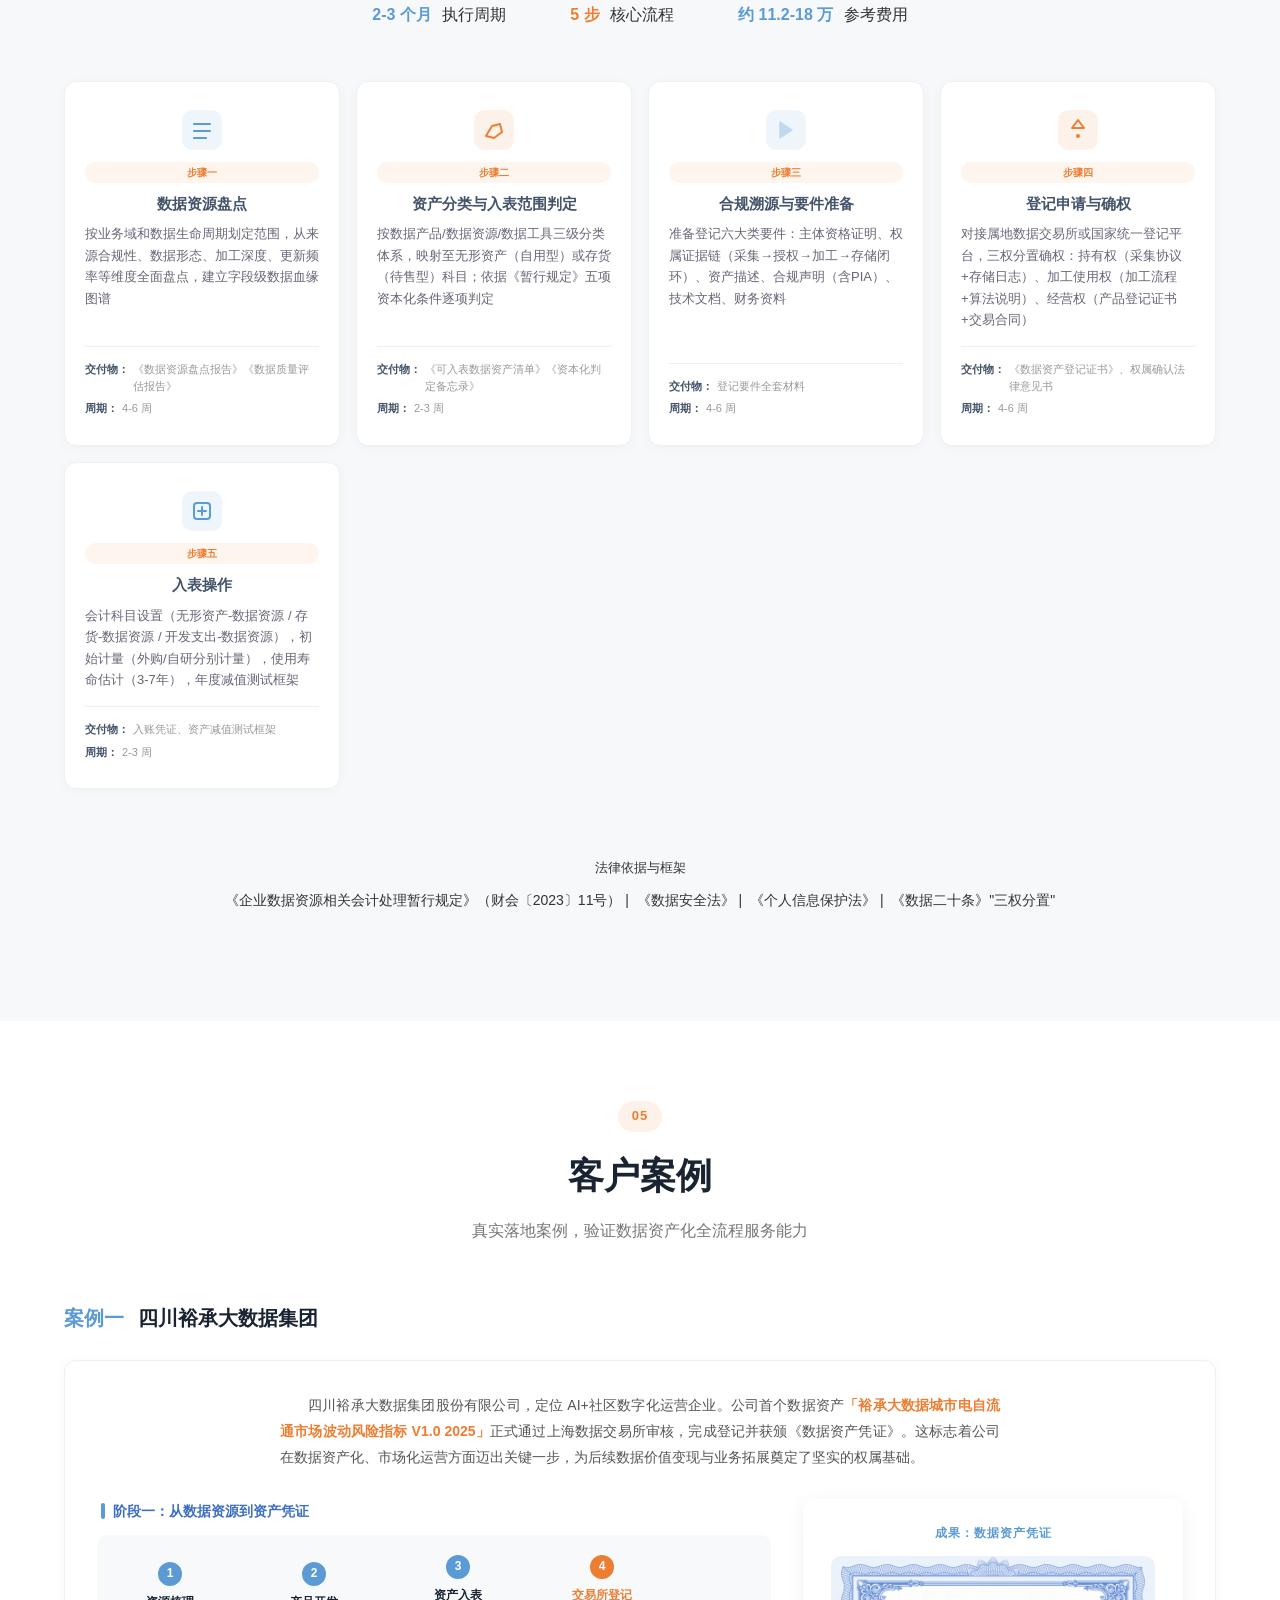
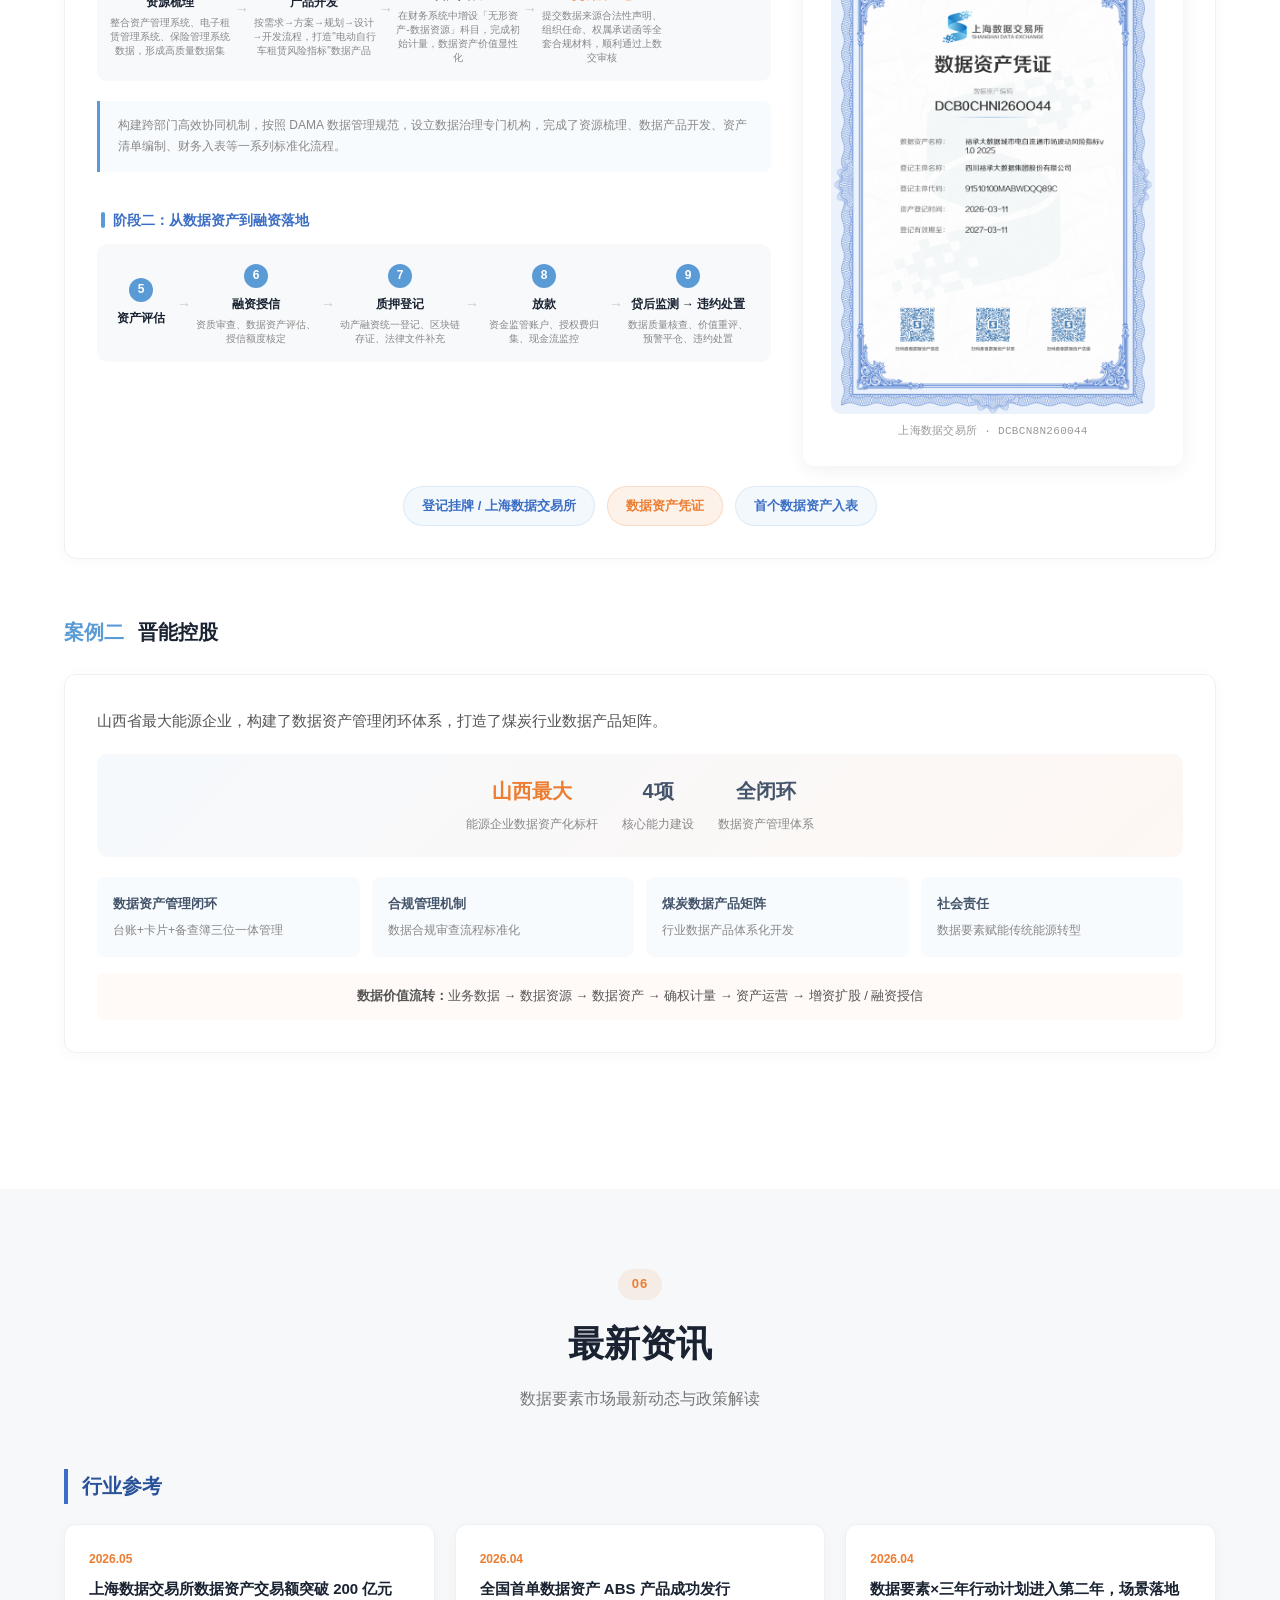
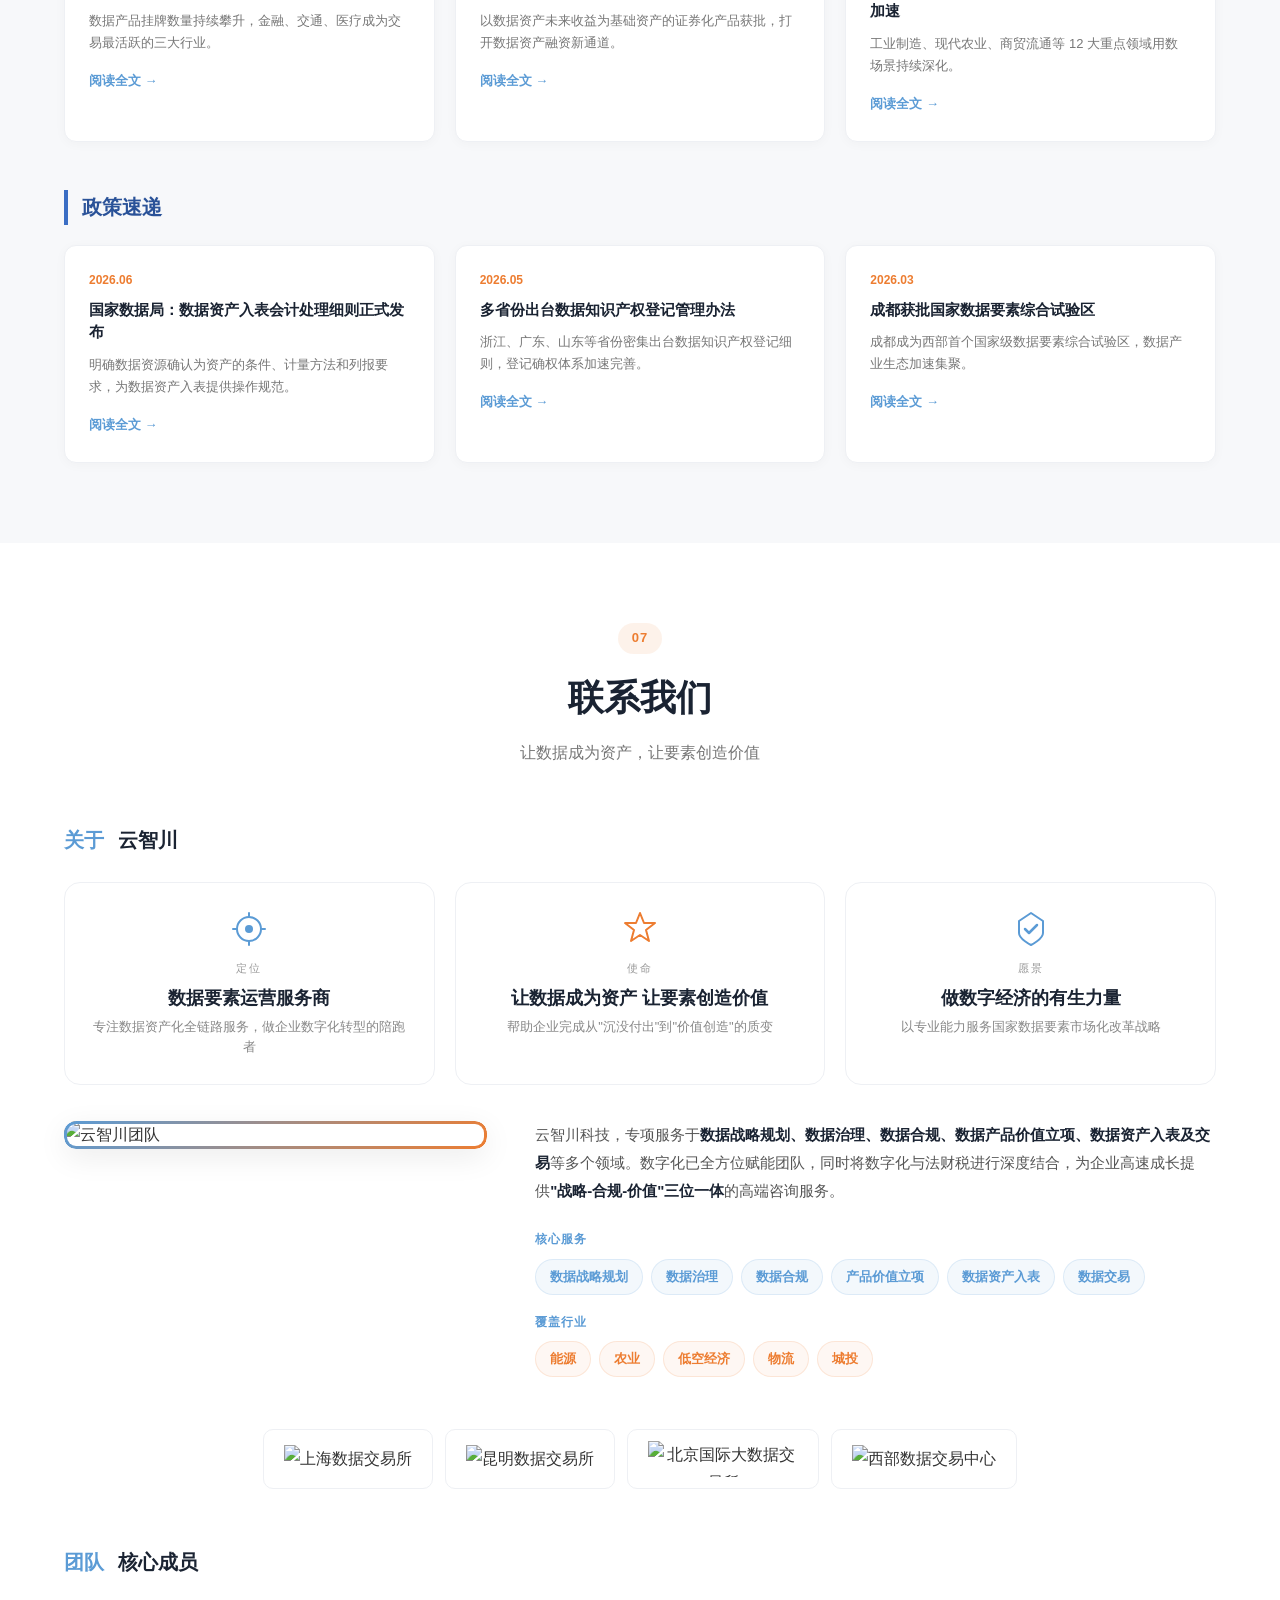
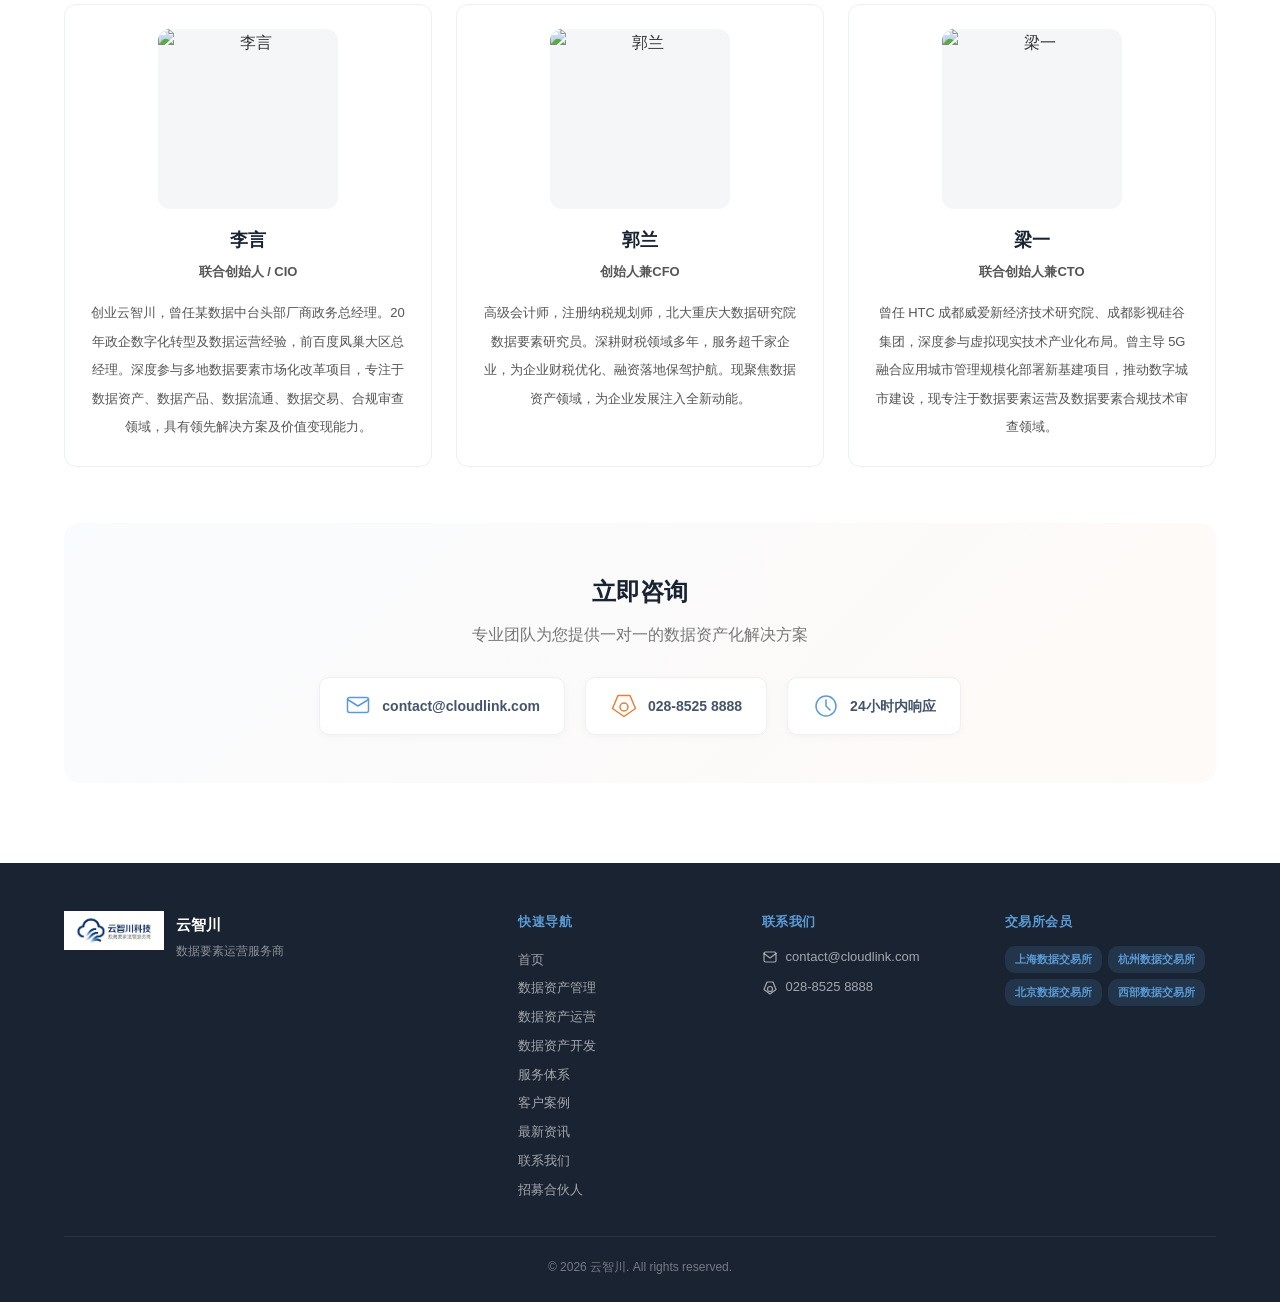
==== commit 7c26e338: "首页数据资产开发板块重构，对齐子页面内容" ====
--- a/index.html
+++ b/index.html
@@ -386,50 +386,147 @@
     </div>
 
     <div class="subsection">
-      <h3><span>开发体系</span> 数据产品开发全流程</h3>
-      <div class="service-matrix">
-        <div class="service-card" data-animate>
-          <div class="service-card-icon"><svg width="40" height="40" viewBox="0 0 40 40" fill="none"><rect width="40" height="40" rx="10" fill="rgba(91,155,213,.1)"/><path d="M12 14h16M12 21h16M12 28h12" stroke="#5B9BD5" stroke-width="2" stroke-linecap="round"/></svg></div>
-          <div class="service-card-tag">Step 1</div>
-          <h4>需求识别</h4>
-          <p>业务场景梳理、数据需求分析、可行性评估</p>
-        </div>
-        <div class="service-card" data-animate>
-          <div class="service-card-icon"><svg width="40" height="40" viewBox="0 0 40 40" fill="none"><rect width="40" height="40" rx="10" fill="rgba(237,125,49,.1)"/><path d="M20 10v20M10 20h20" stroke="#ED7D31" stroke-width="2" stroke-linecap="round"/></svg></div>
-          <div class="service-card-tag">Step 2</div>
-          <h4>数据治理</h4>
-          <p>数据清洗、标准化、质量提升、脱敏脱密</p>
-        </div>
-        <div class="service-card" data-animate>
-          <div class="service-card-icon"><svg width="40" height="40" viewBox="0 0 40 40" fill="none"><rect width="40" height="40" rx="10" fill="rgba(91,155,213,.1)"/><path d="M14 14h12l-6 12-6-12z" stroke="#5B9BD5" stroke-width="2" stroke-linejoin="round"/></svg></div>
-          <div class="service-card-tag">Step 3</div>
-          <h4>产品建模</h4>
-          <p>数据模型设计、指标体系建设、算法开发</p>
-        </div>
-        <div class="service-card" data-animate>
-          <div class="service-card-icon"><svg width="40" height="40" viewBox="0 0 40 40" fill="none"><rect width="40" height="40" rx="10" fill="rgba(237,125,49,.1)"/><path d="M12 28l8-16 8 16" stroke="#ED7D31" stroke-width="2" stroke-linejoin="round"/></svg></div>
-          <div class="service-card-tag">Step 4</div>
-          <h4>产品上架</h4>
-          <p>交易所挂牌、合规审查、产品包装与定价</p>
-        </div>
-      </div>
-    </div>
-
-    <div class="subsection">
-      <h3><span>产品矩阵</span> 典型案例：四川裕承产品矩阵</h3>
-      <div class="case-detail">
-        <p class="case-intro">AI+社区数字化运营企业，首个数据资产<strong>「城市电自流通市场波动风险指标」</strong>通过上海数据交易所审核。</p>
-        <div class="case-badges">
-          <div class="case-badge"><span class="badge-value accent">首家</span><span class="badge-label">行业数据产品上架</span></div>
-          <div class="case-badge"><span class="badge-value">上海</span><span class="badge-label">数据交易所挂牌</span></div>
-          <div class="case-badge"><span class="badge-value">5款</span><span class="badge-label">数据产品矩阵</span></div>
-        </div>
-        <div class="product-tags">
-          <span class="product-tag">通通享</span>
-          <span class="product-tag">通通送</span>
-          <span class="product-tag">隔壁老代</span>
-          <span class="product-tag">城事通办</span>
-          <span class="product-tag">通通取</span>
+      <h3><span>平台概述</span> 一站式数据开发平台</h3>
+      <p style="text-align:center;color:var(--text-secondary);max-width:640px;margin:0 auto 32px;">平台集产品、技术、方法论于一体，提供从数据采集、存储、治理、分析、服务的全链路能力，助力企业打造智能数据体系。</p>
+      <div class="dev-value-grid">
+        <div class="dev-value-card" data-animate>
+          <div class="dev-value-icon"><svg width="28" height="28" viewBox="0 0 28 28" fill="none"><path d="M3 8h22M3 14h22M3 20h22" stroke="#4A86EB" stroke-width="2" stroke-linecap="round"/><circle cx="8" cy="8" r="1.5" fill="#4A86EB"/><circle cx="14" cy="14" r="1.5" fill="#4A86EB"/><circle cx="10" cy="20" r="1.5" fill="#4A86EB"/></svg></div>
+          <h4>全链路</h4>
+          <p>覆盖采集、存储、治理、分析、服务、运营全生命周期</p>
+        </div>
+        <div class="dev-value-card" data-animate>
+          <div class="dev-value-icon"><svg width="28" height="28" viewBox="0 0 28 28" fill="none"><circle cx="14" cy="14" r="11" stroke="#3CBBB1" stroke-width="2"/><path d="M9 14l3 3 7-7" stroke="#3CBBB1" stroke-width="2" stroke-linecap="round" stroke-linejoin="round"/></svg></div>
+          <h4>智能化</h4>
+          <p>AI驱动的数据治理、质量监控、智能标签与自动编目</p>
+        </div>
+        <div class="dev-value-card" data-animate>
+          <div class="dev-value-icon"><svg width="28" height="28" viewBox="0 0 28 28" fill="none"><rect x="3" y="18" width="22" height="7" rx="2" stroke="#6B5B95" stroke-width="2"/><rect x="7" y="8" width="14" height="11" rx="2" stroke="#6B5B95" stroke-width="2"/><rect x="10" y="3" width="8" height="6" rx="1.5" stroke="#6B5B95" stroke-width="2"/></svg></div>
+          <h4>企业级</h4>
+          <p>分布式架构、高可用部署、TB/PB级数据处理能力</p>
+        </div>
+        <div class="dev-value-card" data-animate>
+          <div class="dev-value-icon"><svg width="28" height="28" viewBox="0 0 28 28" fill="none"><circle cx="9" cy="9" r="3" stroke="#ED7D31" stroke-width="2"/><circle cx="19" cy="9" r="3" stroke="#ED7D31" stroke-width="2"/><circle cx="14" cy="19" r="3" stroke="#ED7D31" stroke-width="2"/><line x1="11.5" y1="10.5" x2="16.5" y2="17.5" stroke="#ED7D31" stroke-width="1.5"/><line x1="16.5" y1="10.5" x2="11.5" y2="17.5" stroke="#ED7D31" stroke-width="1.5"/></svg></div>
+          <h4>可运营</h4>
+          <p>资产目录、价值评估、服务网关，让数据资产产生业务价值</p>
+        </div>
+      </div>
+    </div>
+
+    <div class="subsection">
+      <h3><span>平台能力</span> 六大核心能力</h3>
+      <p style="text-align:center;color:var(--text-secondary);max-width:640px;margin:0 auto 32px;">覆盖数据全生命周期的一站式平台能力，从汇聚到运营全面赋能</p>
+      <div class="dev-cap-grid">
+        <!-- 1. 数据汇聚 -->
+        <div class="dev-cap-card cap--blue" data-animate>
+          <div class="dev-cap-icon"><svg width="28" height="28" viewBox="0 0 28 28" fill="none"><circle cx="14" cy="14" r="11" stroke="#4A86EB" stroke-width="2"/><line x1="14" y1="3" x2="14" y2="12" stroke="#4A86EB" stroke-width="2" stroke-linecap="round"/><path d="M8 8l6-6 6 6" stroke="#4A86EB" stroke-width="2" stroke-linecap="round" stroke-linejoin="round"/></svg></div>
+          <h3>数据汇聚</h3>
+          <p class="dev-cap-desc">支持多种数据源，实时或定时抽取数据，确保数据的及时性与完整性。</p>
+          <div class="dev-cap-tags"><span>关系型数据库</span><span>非关系型数据库</span><span>文件系统</span><span>外部接口</span><span>日志文件</span></div>
+        </div>
+        <!-- 2. 数据存储 -->
+        <div class="dev-cap-card cap--cyan" data-animate>
+          <div class="dev-cap-icon"><svg width="28" height="28" viewBox="0 0 28 28" fill="none"><rect x="3" y="6" width="22" height="16" rx="3" stroke="#3CBBB1" stroke-width="2"/><rect x="7" y="10" width="14" height="3" rx="1.5" fill="#3CBBB1" opacity=".4"/><rect x="7" y="15" width="10" height="3" rx="1.5" fill="#3CBBB1" opacity=".25"/><circle cx="5" cy="11.5" r="1" fill="#3CBBB1"/></svg></div>
+          <h3>数据存储</h3>
+          <p class="dev-cap-desc">构建分布式存储架构，适配结构化、半结构化与非结构化数据存储需求。</p>
+          <div class="dev-cap-tags"><span>数据库数据</span><span>文件数据</span><span>图片数据</span><span>音频数据</span><span>视频数据</span><span>关系图谱</span><span>时序数据</span></div>
+        </div>
+        <!-- 3. 数据治理 -->
+        <div class="dev-cap-card cap--purple" data-animate>
+          <div class="dev-cap-icon"><svg width="28" height="28" viewBox="0 0 28 28" fill="none"><path d="M14 2L26 8v6c0 6-12 12-12 12S2 20 2 14V8L14 2z" stroke="#6B5B95" stroke-width="2" stroke-linejoin="round"/><path d="M9 13l3 3 7-7" stroke="#6B5B95" stroke-width="2" stroke-linecap="round" stroke-linejoin="round"/></svg></div>
+          <h3>数据治理</h3>
+          <p class="dev-cap-desc">拥有一系列服务于数据治理的功能模块，涵盖从架构到安全的完整治理链条。</p>
+          <div class="dev-cap-tags"><span>数据架构管理</span><span>数据标准管理</span><span>主数据管理</span><span>元数据管理</span><span>数据建模</span><span>数据质量</span><span>数据安全</span><span>生命周期</span></div>
+        </div>
+        <!-- 4. 数据分析 -->
+        <div class="dev-cap-card cap--orange" data-animate>
+          <div class="dev-cap-icon"><svg width="28" height="28" viewBox="0 0 28 28" fill="none"><rect x="2" y="14" width="5" height="12" rx="1" fill="#ED7D31" opacity=".25"/><rect x="9" y="8" width="5" height="18" rx="1" fill="#ED7D31" opacity=".45"/><rect x="16" y="4" width="5" height="22" rx="1" fill="#ED7D31" opacity=".65"/><rect x="23" y="10" width="5" height="16" rx="1" fill="#ED7D31" opacity=".85"/></svg></div>
+          <h3>数据分析</h3>
+          <p class="dev-cap-desc">从简单查询、报表制作到复杂的数据挖掘、AI算法应用的一站式分析能力。</p>
+          <div class="dev-cap-tags"><span>统计报表</span><span>多维分析</span><span>数据挖掘</span><span>人工智能</span><span>标签管理</span><span>指标管理</span><span>知识图谱</span><span>数据可视化</span></div>
+        </div>
+        <!-- 5. 数据服务 -->
+        <div class="dev-cap-card cap--green" data-animate>
+          <div class="dev-cap-icon"><svg width="28" height="28" viewBox="0 0 28 28" fill="none"><circle cx="14" cy="14" r="11" stroke="#43A047" stroke-width="2"/><circle cx="14" cy="14" r="5" fill="#43A047" opacity=".15"/><path d="M8 8l6 6M20 20l-6-6M20 8l-6 6M8 20l6-6" stroke="#43A047" stroke-width="1.5" stroke-linecap="round"/></svg></div>
+          <h3>数据服务</h3>
+          <p class="dev-cap-desc">平台支持将数据资产封装成 API 服务、微服务等形式，供其他应用灵活调用。</p>
+          <div class="dev-cap-tags"><span>数据需求管理</span><span>资产目录管理</span><span>服务接口管理</span><span>共享交换</span><span>数据开放</span><span>服务评价</span></div>
+        </div>
+        <!-- 6. 数据运营 -->
+        <div class="dev-cap-card cap--indigo" data-animate>
+          <div class="dev-cap-icon"><svg width="28" height="28" viewBox="0 0 28 28" fill="none"><circle cx="14" cy="14" r="11" stroke="#3F51B5" stroke-width="2"/><path d="M14 6v8l6 6" stroke="#3F51B5" stroke-width="2" stroke-linecap="round"/><circle cx="14" cy="14" r="2" fill="#3F51B5"/></svg></div>
+          <h3>数据运营</h3>
+          <p class="dev-cap-desc">面向数据管理人员，进行体系化的数据运维管理，持续提升数据资产价值。</p>
+          <div class="dev-cap-tags"><span>数据产品管理</span><span>资产价值评估</span><span>运营考核评价</span><span>运维监控</span></div>
+        </div>
+      </div>
+    </div>
+
+    <div class="subsection">
+      <h3><span>核心产品</span> 数据开发平台产品矩阵</h3>
+      <p style="text-align:center;color:var(--text-secondary);max-width:640px;margin:0 auto 32px;">六大核心产品覆盖基础平台、核心开发、服务运营三大层级，构建企业级数据中台</p>
+
+      <!-- 基础平台 -->
+      <div class="dev-pm-zone pm-zone-blue" data-animate>
+        <div class="dev-pm-zone-title">基础平台</div>
+        <div class="dev-pm-grid">
+          <div class="dev-pm-card">
+            <span class="dev-pm-badge">热门</span>
+            <div class="dev-pm-icon" style="background:rgba(74,134,235,.1);"><svg width="24" height="24" viewBox="0 0 24 24" fill="none"><path d="M12 2v6M12 16v6M2 12h6M16 12h6" stroke="#4A86EB" stroke-width="2" stroke-linecap="round"/><circle cx="12" cy="12" r="3.5" fill="#4A86EB"/></svg></div>
+            <div class="dev-pm-body">
+              <h4>数据采集引擎</h4>
+              <ul class="dev-pm-features"><li>30+数据源接入</li><li>CDC实时同步</li><li>全量/增量/定时</li><li>20万条/秒</li></ul>
+            </div>
+          </div>
+          <div class="dev-pm-card">
+            <div class="dev-pm-icon" style="background:rgba(74,134,235,.1);"><svg width="24" height="24" viewBox="0 0 24 24" fill="none"><rect x="3" y="5" width="18" height="14" rx="3" stroke="#4A86EB" stroke-width="2"/><rect x="7" y="9" width="10" height="2" rx="1" fill="#4A86EB" opacity=".4"/><rect x="7" y="13" width="8" height="1.5" rx=".75" fill="#4A86EB" opacity=".25"/></svg></div>
+            <div class="dev-pm-body">
+              <h4>数据存储平台</h4>
+              <ul class="dev-pm-features"><li>湖仓一体</li><li>MPP架构</li><li>亚秒级查询</li><li>存算分离</li><li>冷热分级</li></ul>
+            </div>
+          </div>
+        </div>
+      </div>
+
+      <!-- 核心开发 -->
+      <div class="dev-pm-zone pm-zone-purple" data-animate>
+        <div class="dev-pm-zone-title">核心开发</div>
+        <div class="dev-pm-grid">
+          <div class="dev-pm-card">
+            <span class="dev-pm-badge">热门</span>
+            <div class="dev-pm-icon" style="background:rgba(107,91,149,.1);"><svg width="24" height="24" viewBox="0 0 24 24" fill="none"><path d="M12 2l8 4v5a8 8 0 01-8 8 8 8 0 01-8-8V6l8-4z" stroke="#6B5B95" stroke-width="2" stroke-linejoin="round"/><path d="M8 11l2.5 2.5L15 9" stroke="#6B5B95" stroke-width="2" stroke-linecap="round" stroke-linejoin="round"/></svg></div>
+            <div class="dev-pm-body">
+              <h4>数据治理中心</h4>
+              <ul class="dev-pm-features"><li>数据标准</li><li>主数据管理</li><li>质量监控</li><li>安全管控</li><li>全生命周期</li></ul>
+            </div>
+          </div>
+          <div class="dev-pm-card">
+            <div class="dev-pm-icon" style="background:rgba(107,91,149,.1);"><svg width="24" height="24" viewBox="0 0 24 24" fill="none"><rect x="2" y="3" width="20" height="16" rx="3" stroke="#6B5B95" stroke-width="2"/><rect x="5" y="7" width="14" height="1.5" rx=".75" fill="#6B5B95" opacity=".3"/><rect x="5" y="10.5" width="10" height="1.5" rx=".75" fill="#6B5B95" opacity=".3"/><rect x="5" y="14" width="12" height="1.5" rx=".75" fill="#6B5B95" opacity=".3"/></svg></div>
+            <div class="dev-pm-body">
+              <h4>数据开发IDE</h4>
+              <ul class="dev-pm-features"><li>可视化IDE开发环境</li><li>丰富的内置算子</li><li>SQL/Python双引擎</li><li>版本管理</li></ul>
+            </div>
+          </div>
+        </div>
+      </div>
+
+      <!-- 服务运营 -->
+      <div class="dev-pm-zone pm-zone-green" data-animate>
+        <div class="dev-pm-zone-title">服务运营</div>
+        <div class="dev-pm-grid">
+          <div class="dev-pm-card">
+            <div class="dev-pm-icon" style="background:rgba(67,160,71,.1);"><svg width="24" height="24" viewBox="0 0 24 24" fill="none"><circle cx="12" cy="12" r="9" stroke="#43A047" stroke-width="2"/><circle cx="12" cy="12" r="3" fill="#43A047" opacity=".15"/><path d="M6 6l4 4M18 18l-4-4M18 6l-4 4M6 18l4-4" stroke="#43A047" stroke-width="1.2" stroke-linecap="round"/></svg></div>
+            <div class="dev-pm-body">
+              <h4>数据服务网关</h4>
+              <ul class="dev-pm-features"><li>API全生命周期管理</li><li>流量控制</li><li>安全认证</li><li>服务编排</li></ul>
+            </div>
+          </div>
+          <div class="dev-pm-card">
+            <div class="dev-pm-icon" style="background:rgba(67,160,71,.1);"><svg width="24" height="24" viewBox="0 0 24 24" fill="none"><rect x="5" y="2" width="7" height="7" rx="1.5" stroke="#43A047" stroke-width="2"/><rect x="14" y="2" width="7" height="7" rx="1.5" stroke="#43A047" stroke-width="2"/><rect x="5" y="11" width="7" height="7" rx="1.5" stroke="#43A047" stroke-width="2"/><rect x="14" y="11" width="7" height="7" rx="1.5" stroke="#43A047" stroke-width="2"/></svg></div>
+            <div class="dev-pm-body">
+              <h4>数据资产门户</h4>
+              <ul class="dev-pm-features"><li>资产目录</li><li>资产检索</li><li>资产价值评估</li><li>资产运营分析</li></ul>
+            </div>
+          </div>
         </div>
       </div>
     </div>
--- a/style.css
+++ b/style.css
@@ -409,3 +409,209 @@
   .catalog-block thead th,.catalog-block tbody td,
   .catalog-sub thead th,.catalog-sub tbody td{padding:8px 10px}
 }
+
+/* ========== DATA ASSET DEV — INLINE IN index.html ========== */
+.dev-value-grid {
+  display: grid;
+  grid-template-columns: repeat(4, 1fr);
+  gap: 24px;
+}
+.dev-value-card {
+  background: var(--card-bg, #fff);
+  border: 1px solid var(--border-color, #e8ecf1);
+  border-radius: 12px;
+  padding: 28px 24px;
+  text-align: center;
+  transition: all .3s;
+}
+.dev-value-card:hover {
+  transform: translateY(-3px);
+  box-shadow: 0 8px 24px rgba(0,0,0,.06);
+  border-color: #4A86EB;
+}
+.dev-value-icon {
+  width: 56px; height: 56px;
+  margin: 0 auto 16px;
+  display: flex;
+  align-items: center;
+  justify-content: center;
+  border-radius: 50%;
+  background: rgba(74,134,235,.08);
+}
+
+/* Capability grid */
+.dev-cap-grid {
+  display: grid;
+  grid-template-columns: repeat(3, 1fr);
+  gap: 24px;
+}
+@media (max-width: 1024px) {
+  .dev-cap-grid { grid-template-columns: repeat(2, 1fr); }
+}
+@media (max-width: 768px) {
+  .dev-cap-grid { grid-template-columns: 1fr; }
+  .dev-value-grid { grid-template-columns: 1fr; }
+}
+.dev-cap-card {
+  background: var(--card-bg, #fff);
+  border: 1px solid var(--border-color, #e8ecf1);
+  border-radius: 12px;
+  padding: 28px 24px;
+  transition: all .3s;
+  position: relative;
+  overflow: hidden;
+}
+.dev-cap-card::before {
+  content: '';
+  position: absolute;
+  top: 0; left: 0;
+  width: 4px;
+  height: 100%;
+  border-radius: 4px 0 0 4px;
+}
+.dev-cap-card:hover {
+  transform: translateY(-3px);
+  box-shadow: 0 8px 24px rgba(0,0,0,.06);
+}
+.dev-cap-icon {
+  width: 48px; height: 48px;
+  display: flex;
+  align-items: center;
+  justify-content: center;
+  border-radius: 10px;
+  margin-bottom: 16px;
+}
+.dev-cap-desc {
+  font-size: 14px;
+  color: var(--text-secondary, #6b7280);
+  line-height: 1.8;
+  margin-bottom: 14px;
+}
+.dev-cap-tags {
+  display: flex;
+  flex-wrap: wrap;
+  gap: 6px;
+}
+.dev-cap-tags span {
+  font-size: 12px;
+  font-weight: 600;
+  color: #fff;
+  padding: 4px 12px;
+  border-radius: 12px;
+}
+
+/* Color variants — left border + tag bg */
+.cap--blue .dev-cap-icon  { background: rgba(74,134,235,.1); }
+.cap--blue.dev-cap-card::before { background: #4A86EB; }
+.cap--blue .dev-cap-tags span { background: #4A86EB; }
+
+.cap--cyan .dev-cap-icon  { background: rgba(60,187,177,.1); }
+.cap--cyan.dev-cap-card::before { background: #3CBBB1; }
+.cap--cyan .dev-cap-tags span { background: #3CBBB1; }
+
+.cap--purple .dev-cap-icon  { background: rgba(107,91,149,.1); }
+.cap--purple.dev-cap-card::before { background: #6B5B95; }
+.cap--purple .dev-cap-tags span { background: #6B5B95; }
+
+.cap--orange .dev-cap-icon  { background: rgba(237,125,49,.1); }
+.cap--orange.dev-cap-card::before { background: #ED7D31; }
+.cap--orange .dev-cap-tags span { background: #ED7D31; }
+
+.cap--green .dev-cap-icon  { background: rgba(67,160,71,.1); }
+.cap--green.dev-cap-card::before { background: #43A047; }
+.cap--green .dev-cap-tags span { background: #43A047; }
+
+.cap--indigo .dev-cap-icon  { background: rgba(63,81,181,.1); }
+.cap--indigo.dev-cap-card::before { background: #3F51B5; }
+.cap--indigo .dev-cap-tags span { background: #3F51B5; }
+
+/* Product matrix */
+.dev-pm-zone {
+  border-radius: 12px;
+  padding: 28px 24px;
+  margin-bottom: 24px;
+}
+.dev-pm-zone-title {
+  font-size: 13px;
+  font-weight: 700;
+  text-transform: uppercase;
+  letter-spacing: 2px;
+  margin-bottom: 20px;
+}
+.pm-zone-blue  { background: #E8F0FE; }
+.pm-zone-blue .dev-pm-zone-title  { color: #4A86EB; }
+.pm-zone-purple { background: #F0EDF7; }
+.pm-zone-purple .dev-pm-zone-title { color: #6B5B95; }
+.pm-zone-green  { background: #E8F5E9; }
+.pm-zone-green .dev-pm-zone-title  { color: #43A047; }
+
+.dev-pm-grid {
+  display: grid;
+  grid-template-columns: repeat(2, 1fr);
+  gap: 16px;
+}
+.dev-pm-card {
+  background: var(--card-bg, #fff);
+  border: 1px solid rgba(0,0,0,.06);
+  border-radius: 12px;
+  padding: 24px;
+  display: flex;
+  gap: 18px;
+  align-items: flex-start;
+  transition: all .3s;
+  position: relative;
+}
+.dev-pm-card:hover {
+  transform: translateY(-2px);
+  box-shadow: 0 4px 16px rgba(0,0,0,.06);
+}
+.dev-pm-badge {
+  position: absolute;
+  top: -1px; right: 16px;
+  font-size: 11px;
+  font-weight: 700;
+  color: #fff;
+  background: #ED7D31;
+  padding: 3px 12px;
+  border-radius: 0 0 4px 4px;
+}
+.dev-pm-icon {
+  flex-shrink: 0;
+  width: 44px; height: 44px;
+  display: flex;
+  align-items: center;
+  justify-content: center;
+  border-radius: 10px;
+}
+.dev-pm-body { flex: 1; }
+.dev-pm-body h4 {
+  font-size: 15px;
+  font-weight: 700;
+  color: var(--text-primary, #1a3c6b);
+  margin: 0 0 12px;
+}
+.dev-pm-features {
+  list-style: none;
+  padding: 0;
+  margin: 0;
+  display: flex;
+  flex-wrap: wrap;
+  gap: 6px;
+}
+.dev-pm-features li {
+  font-size: 12px;
+  color: var(--text-secondary, #6b7280);
+  padding: 3px 10px;
+  border-radius: 3px;
+  border: 1px solid var(--border-color, #e8ecf1);
+  line-height: 1.5;
+}
+
+@media (max-width: 768px) {
+  .dev-value-grid { grid-template-columns: repeat(2, 1fr); }
+  .dev-pm-grid   { grid-template-columns: 1fr; }
+  .dev-pm-card   { flex-direction: column; }
+  .dev-pm-zone   { padding: 20px; }
+  .dev-cap-card  { padding: 24px; }
+}
+
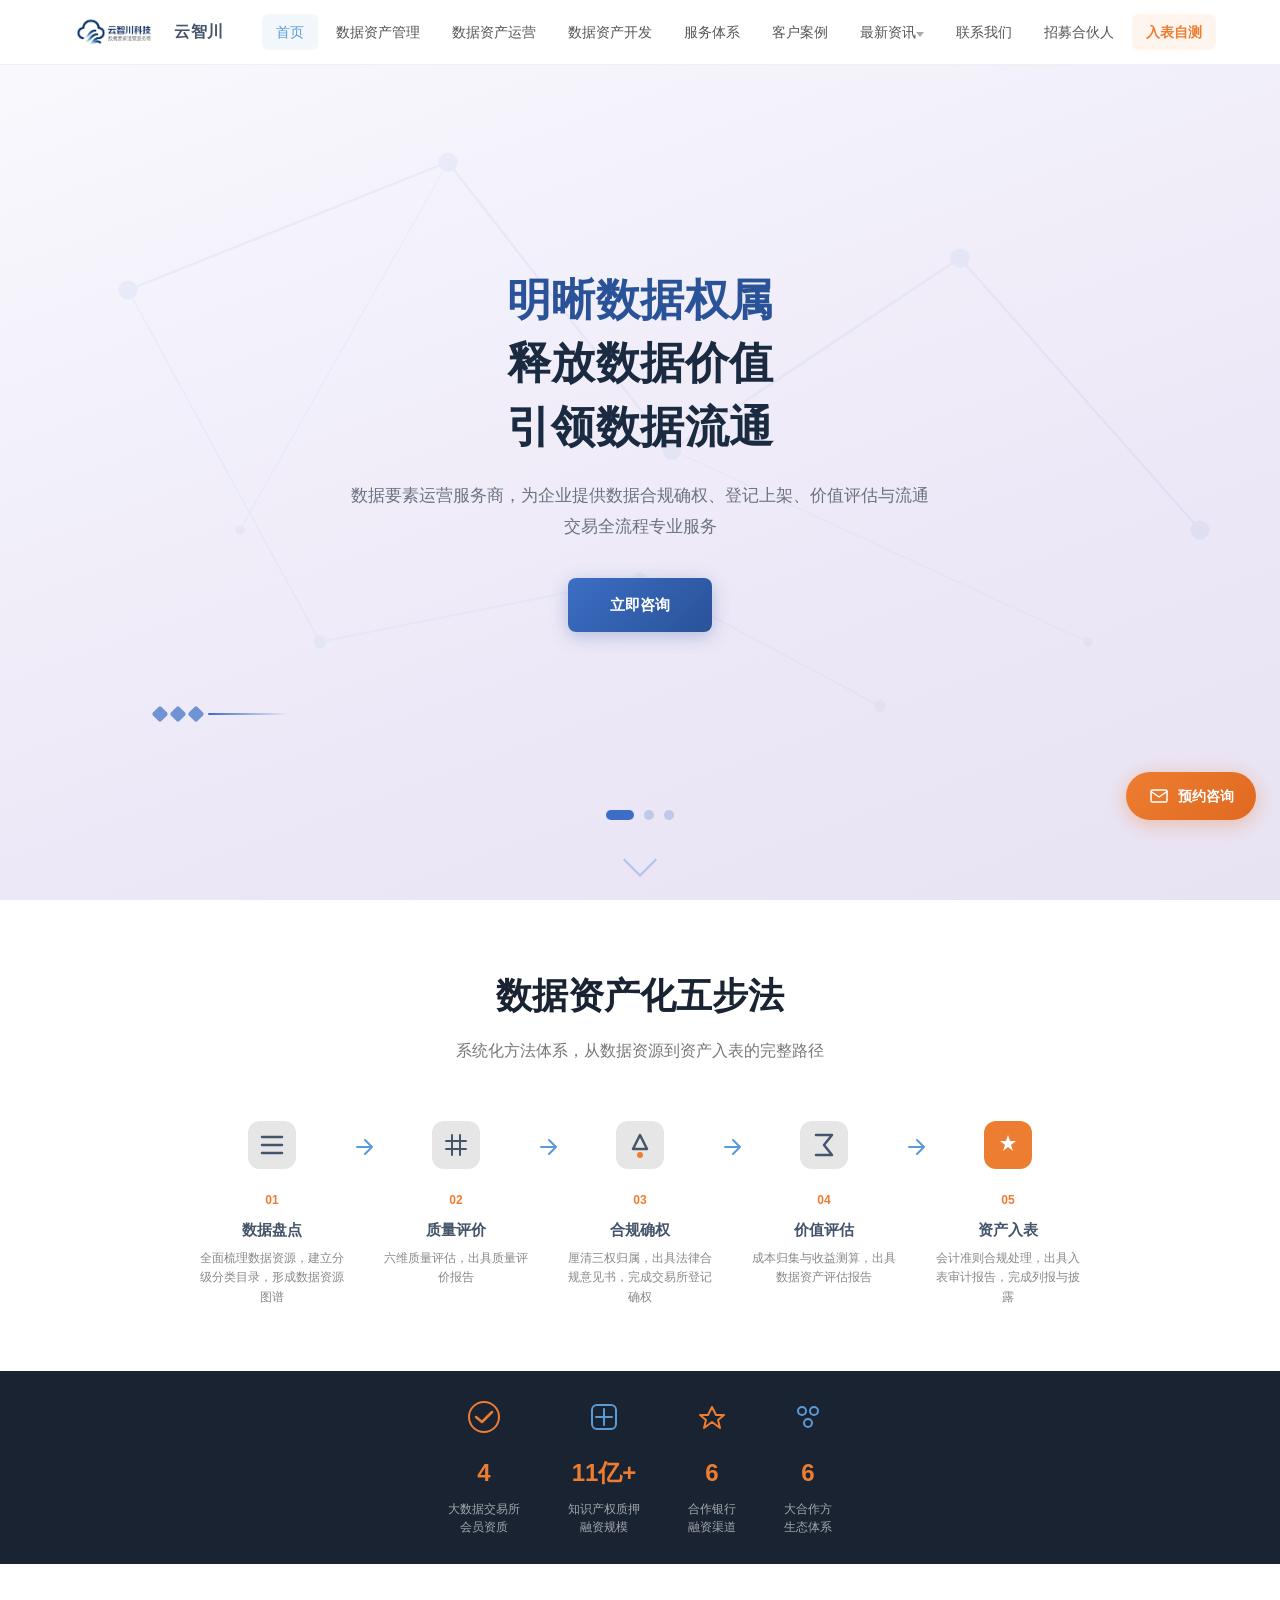
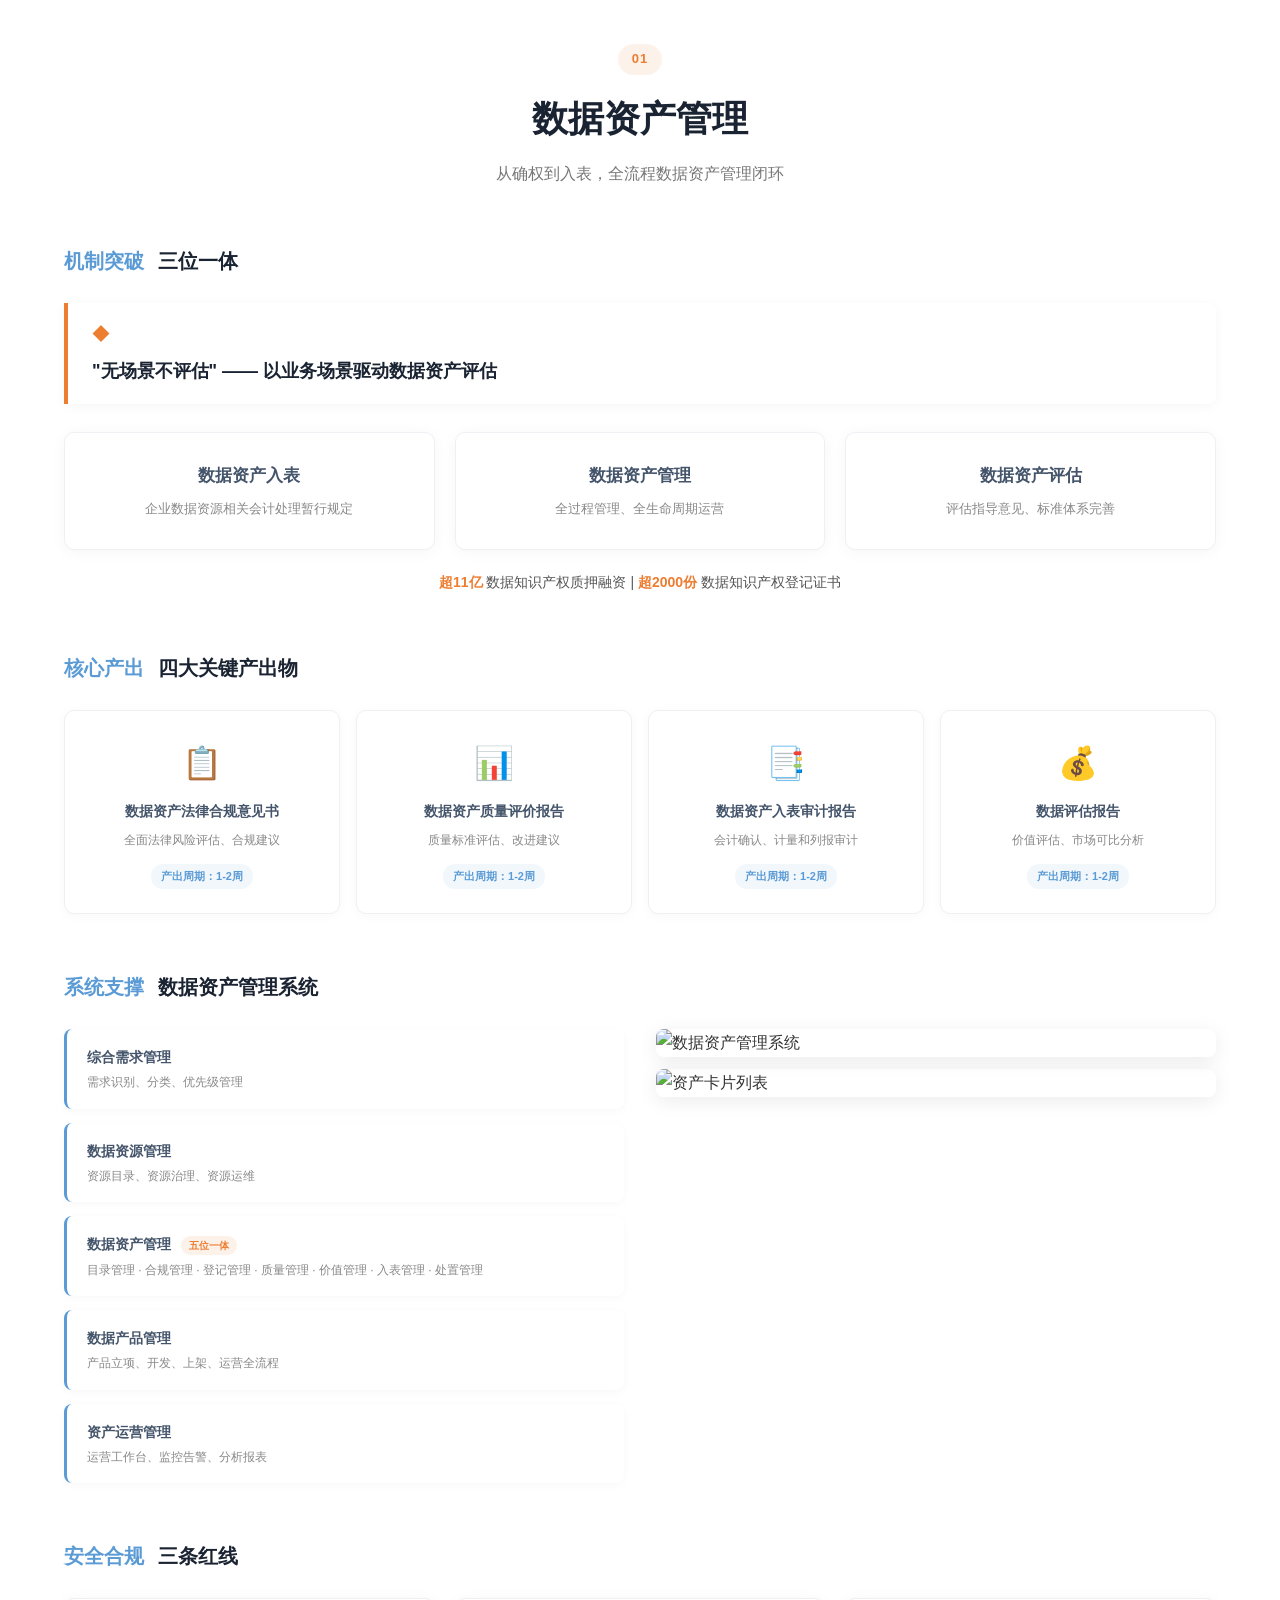
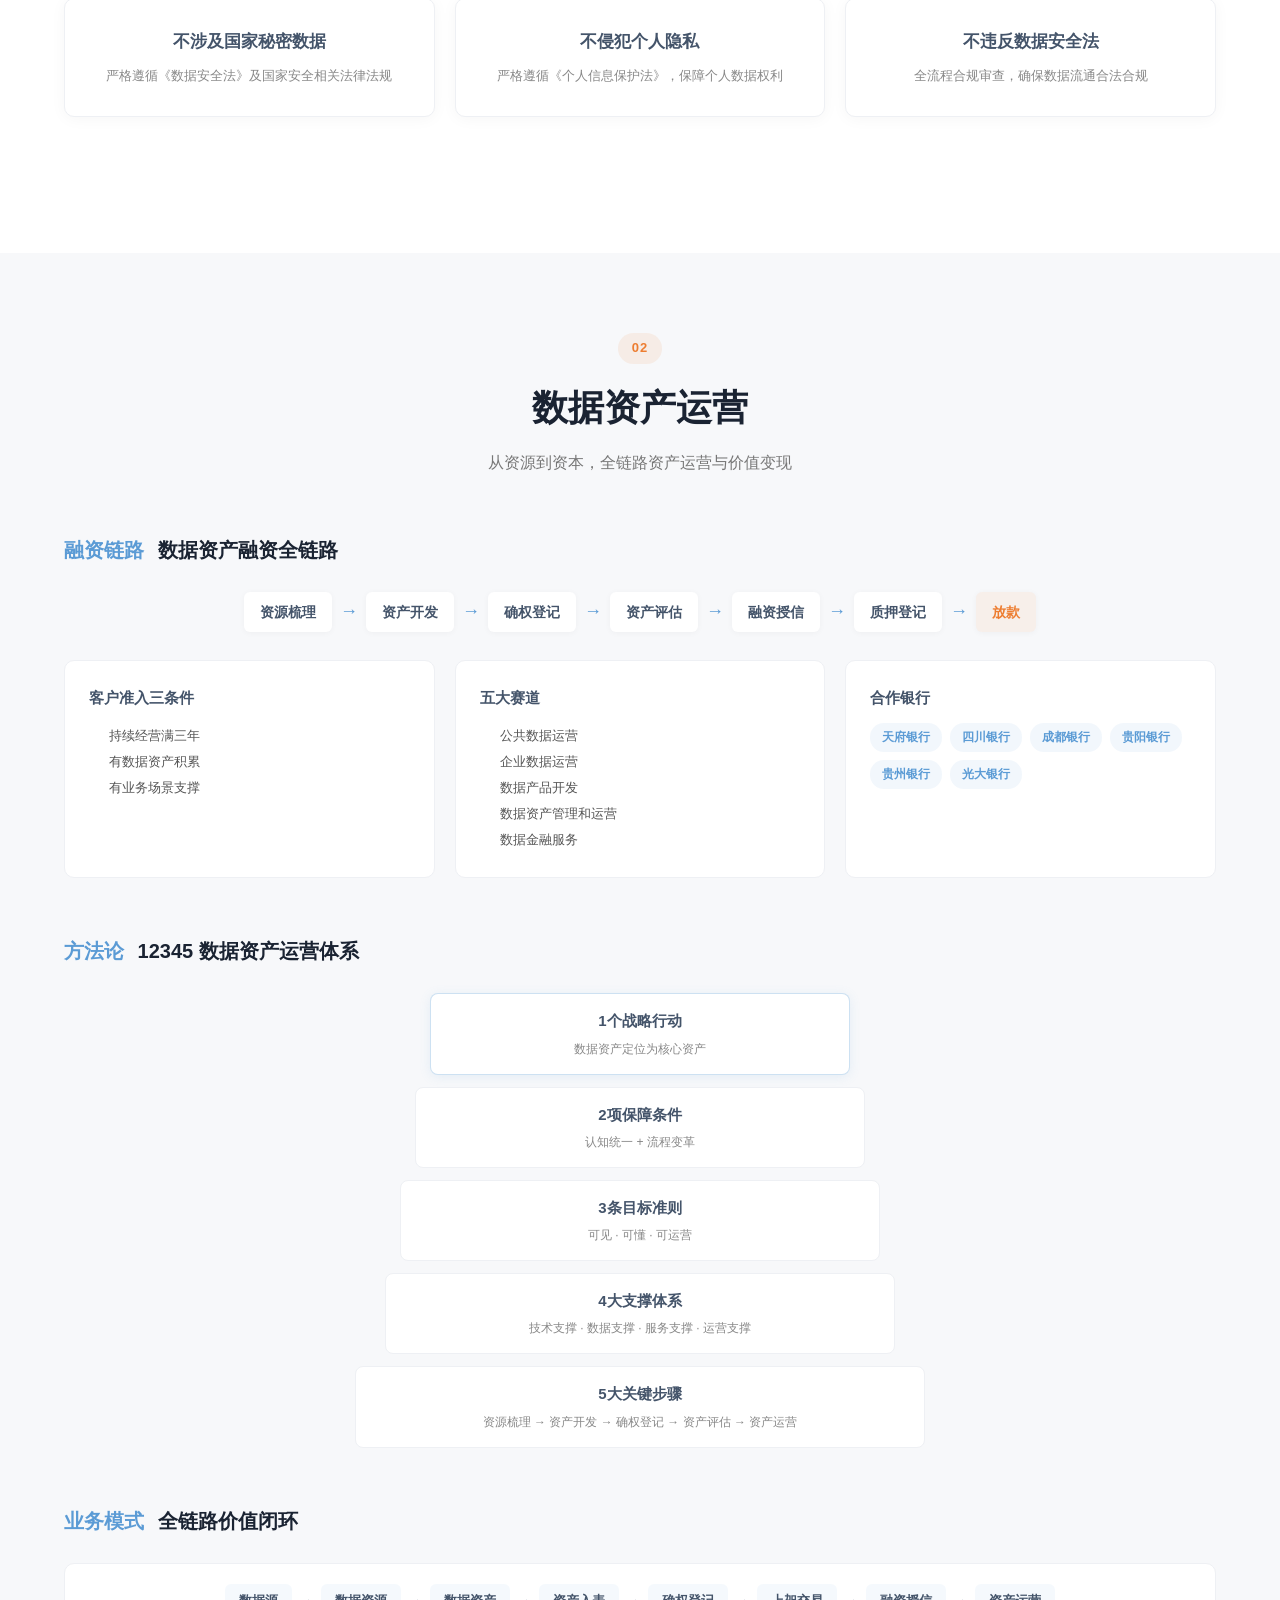
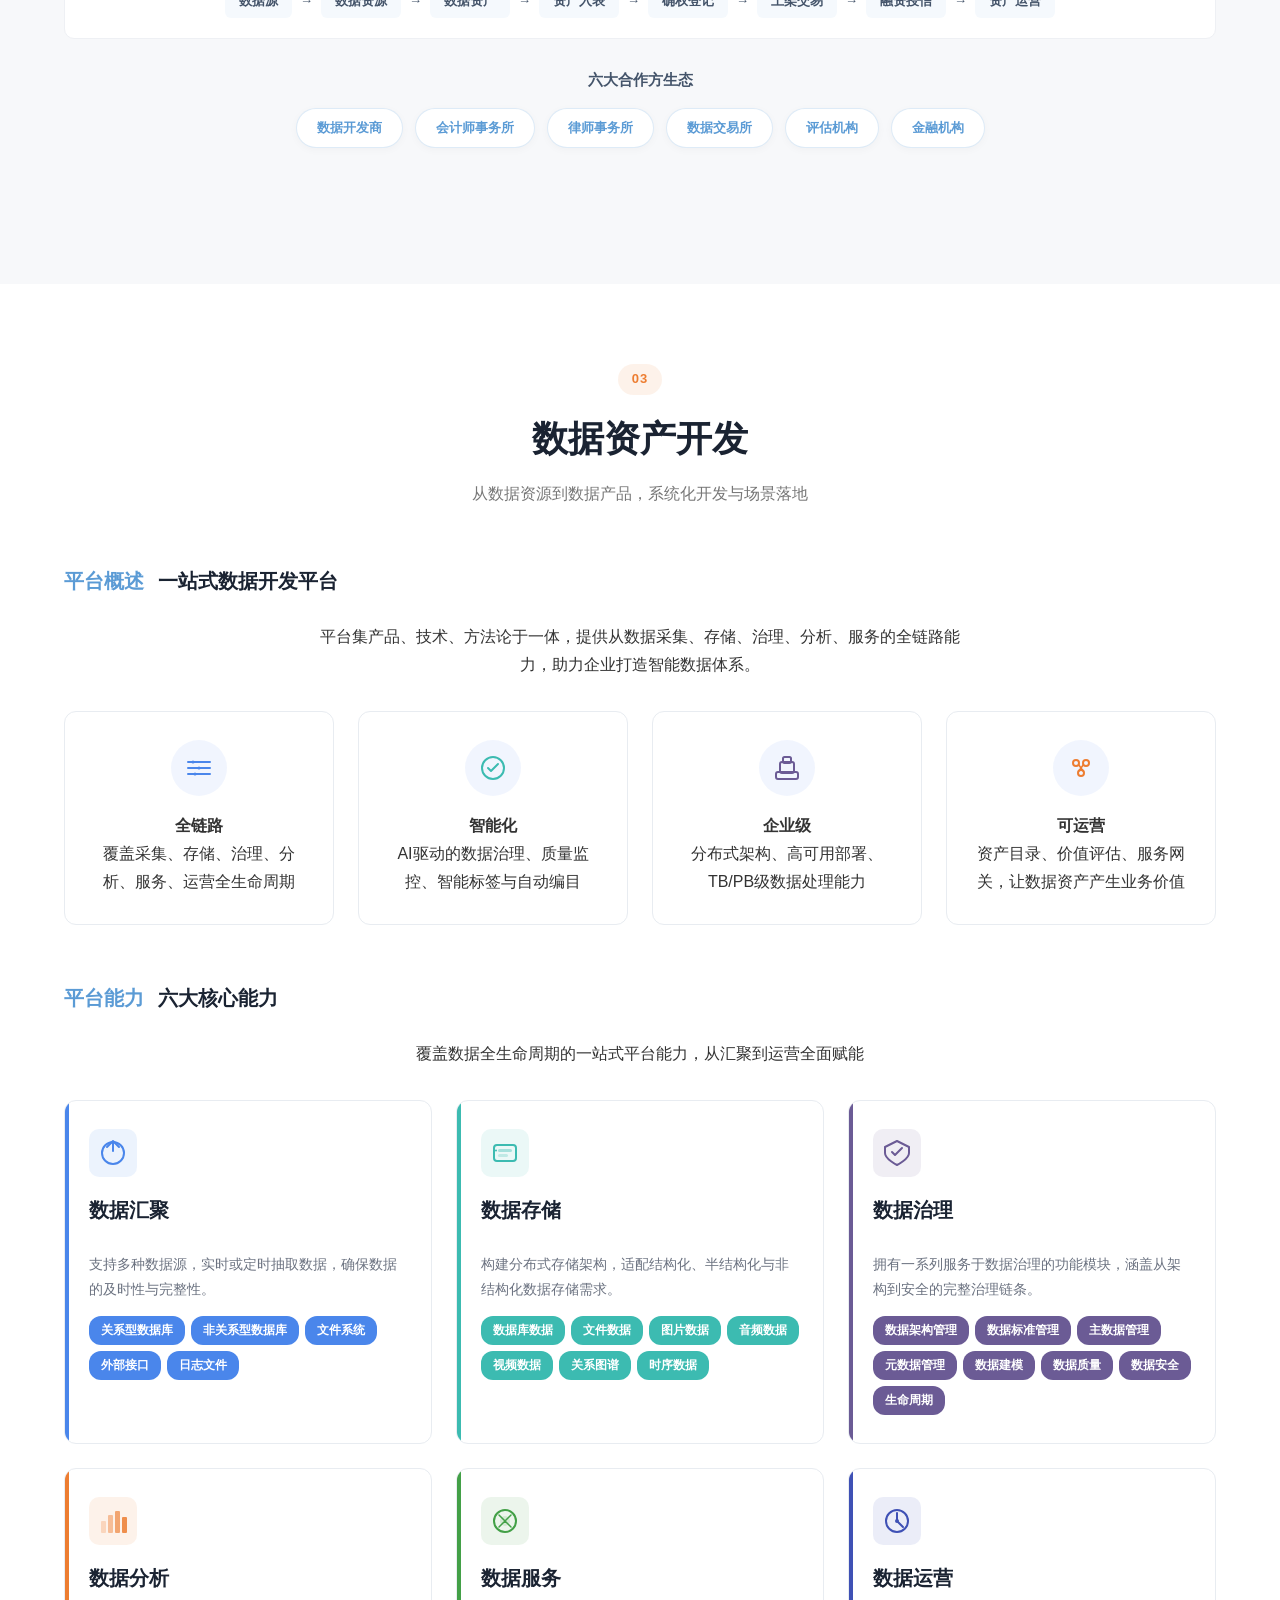
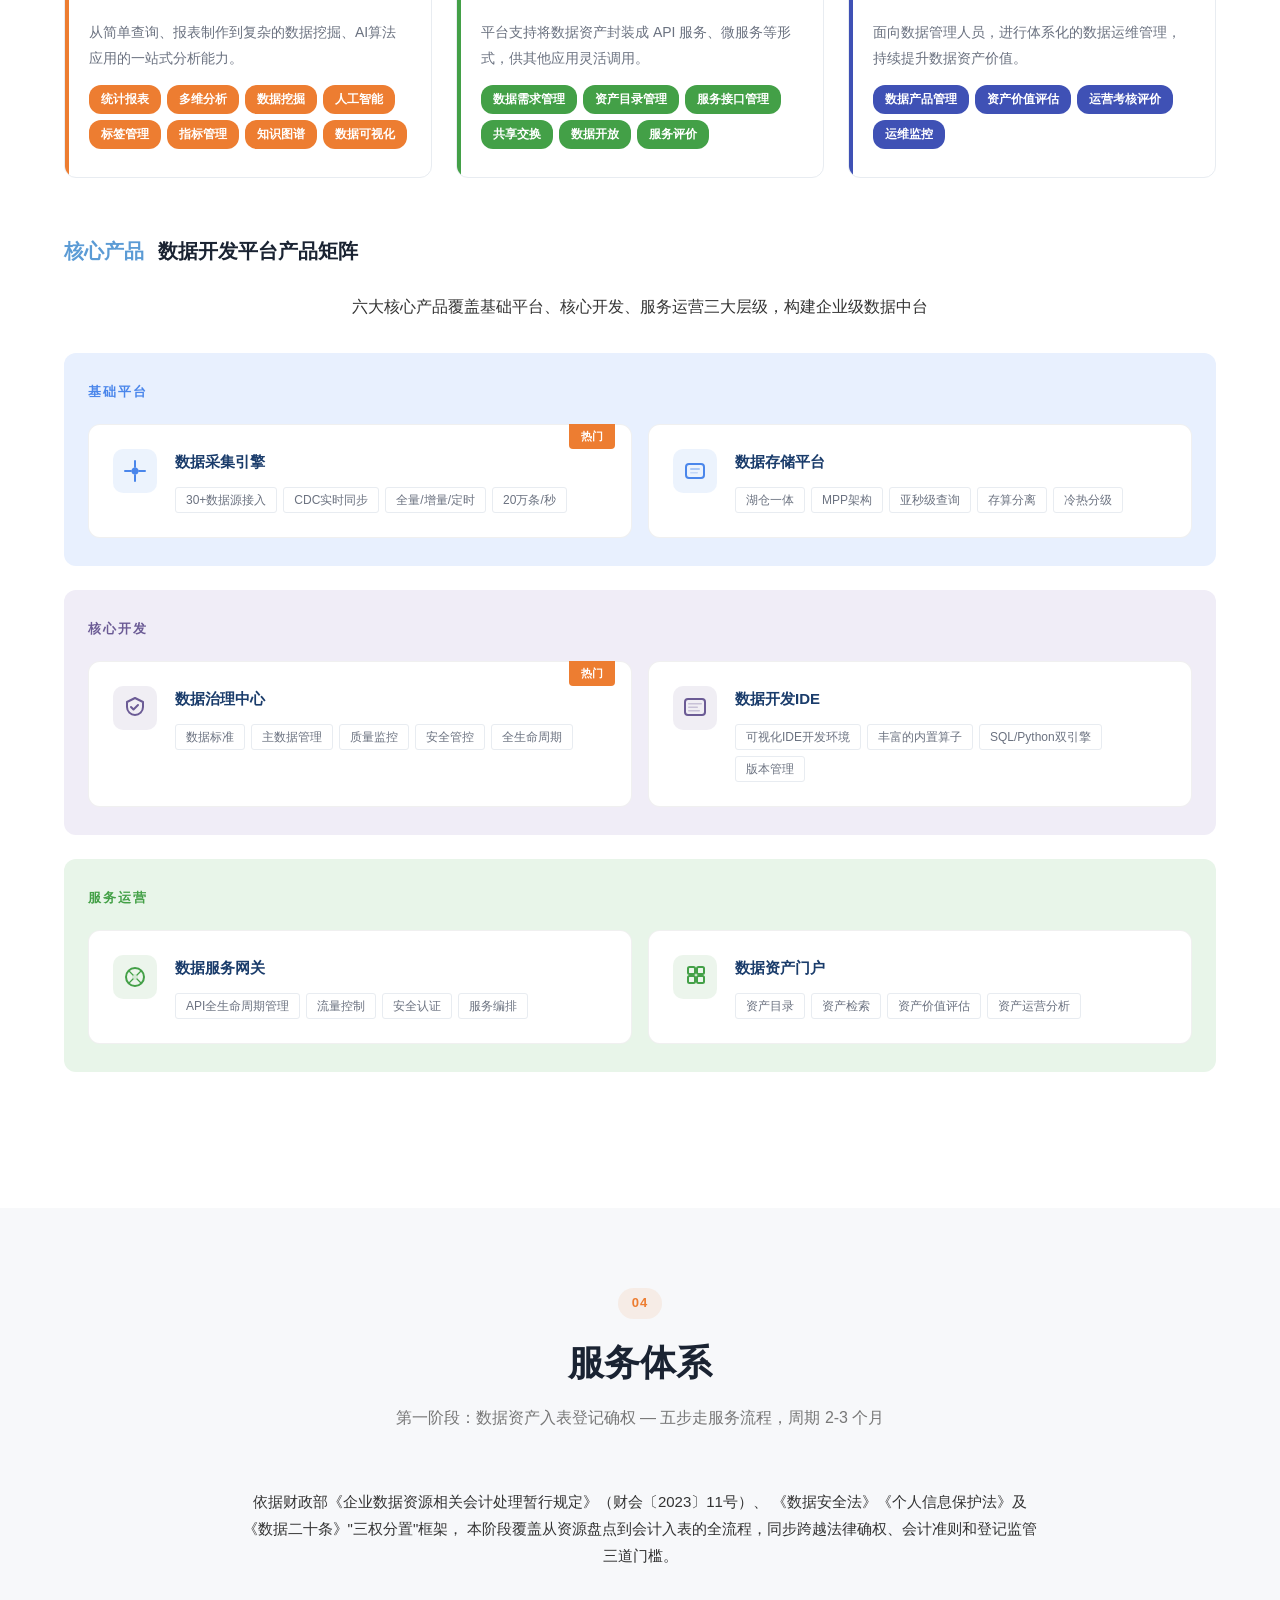
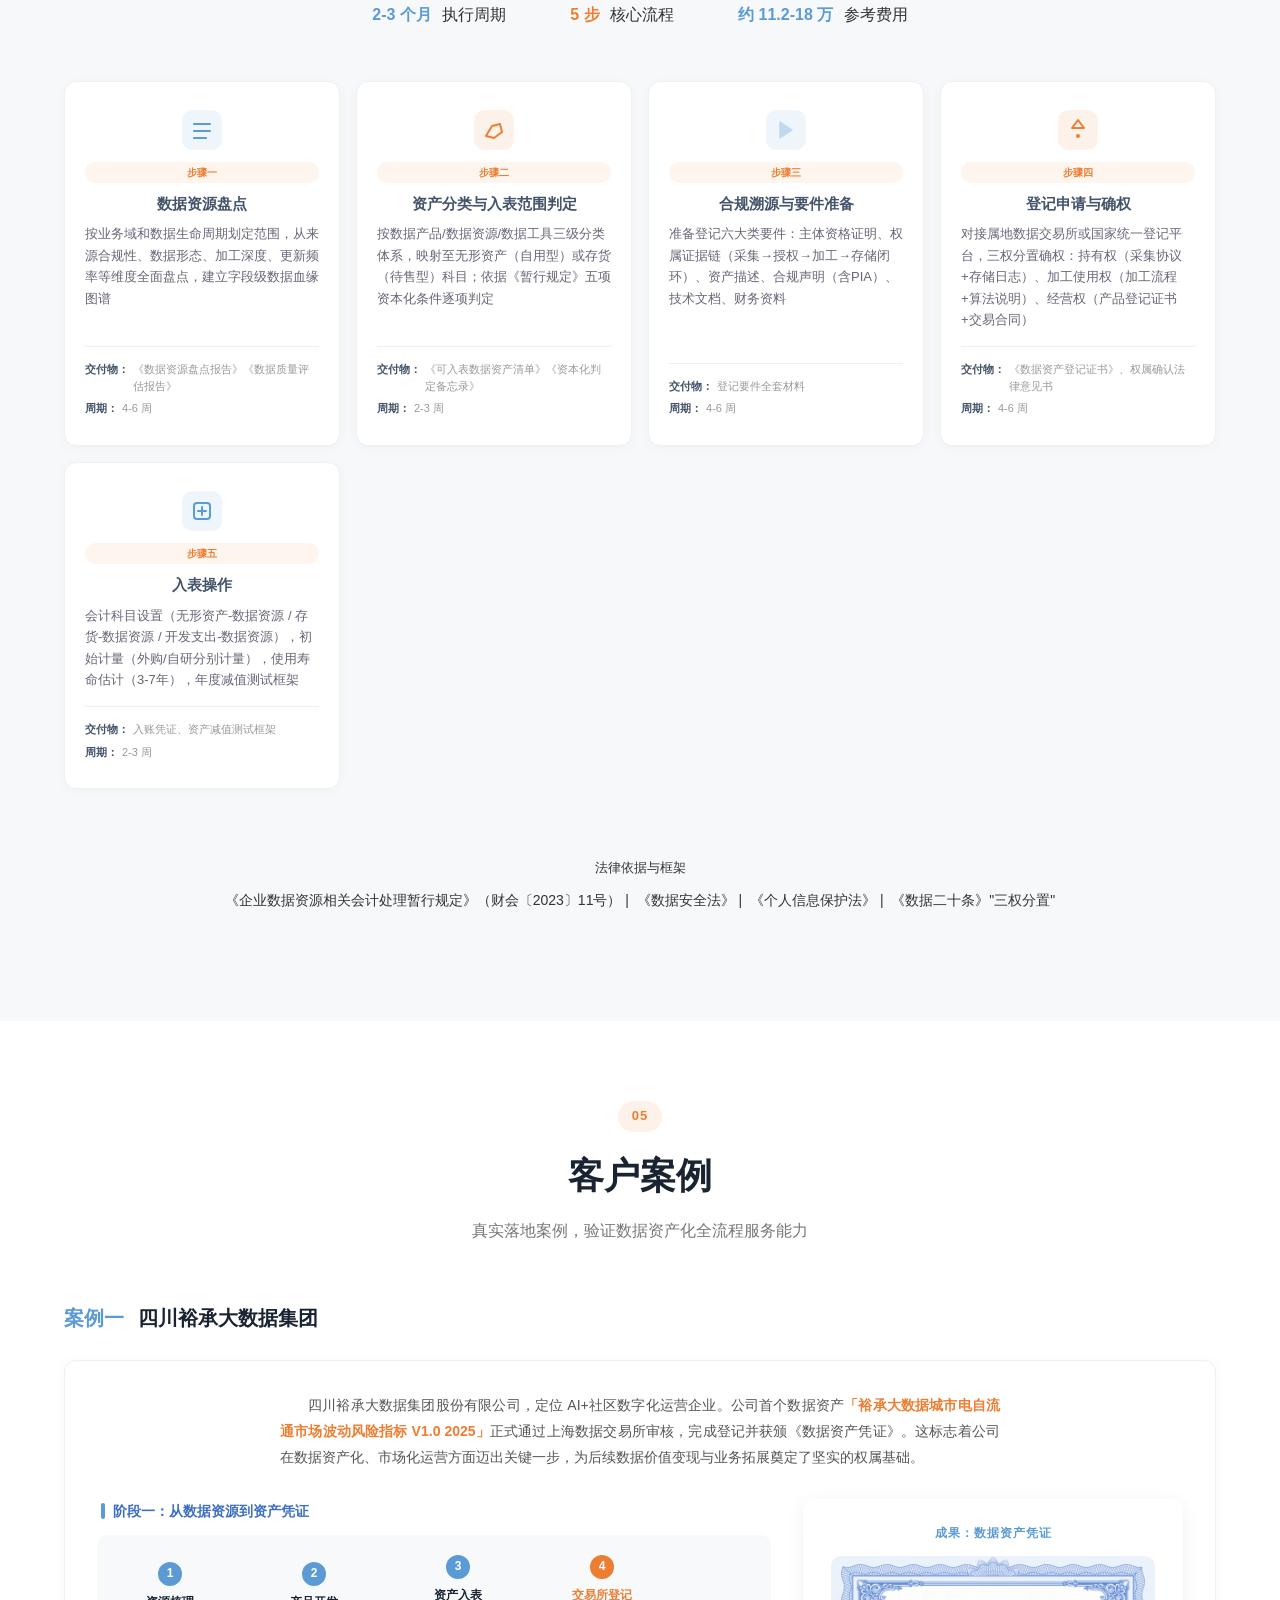
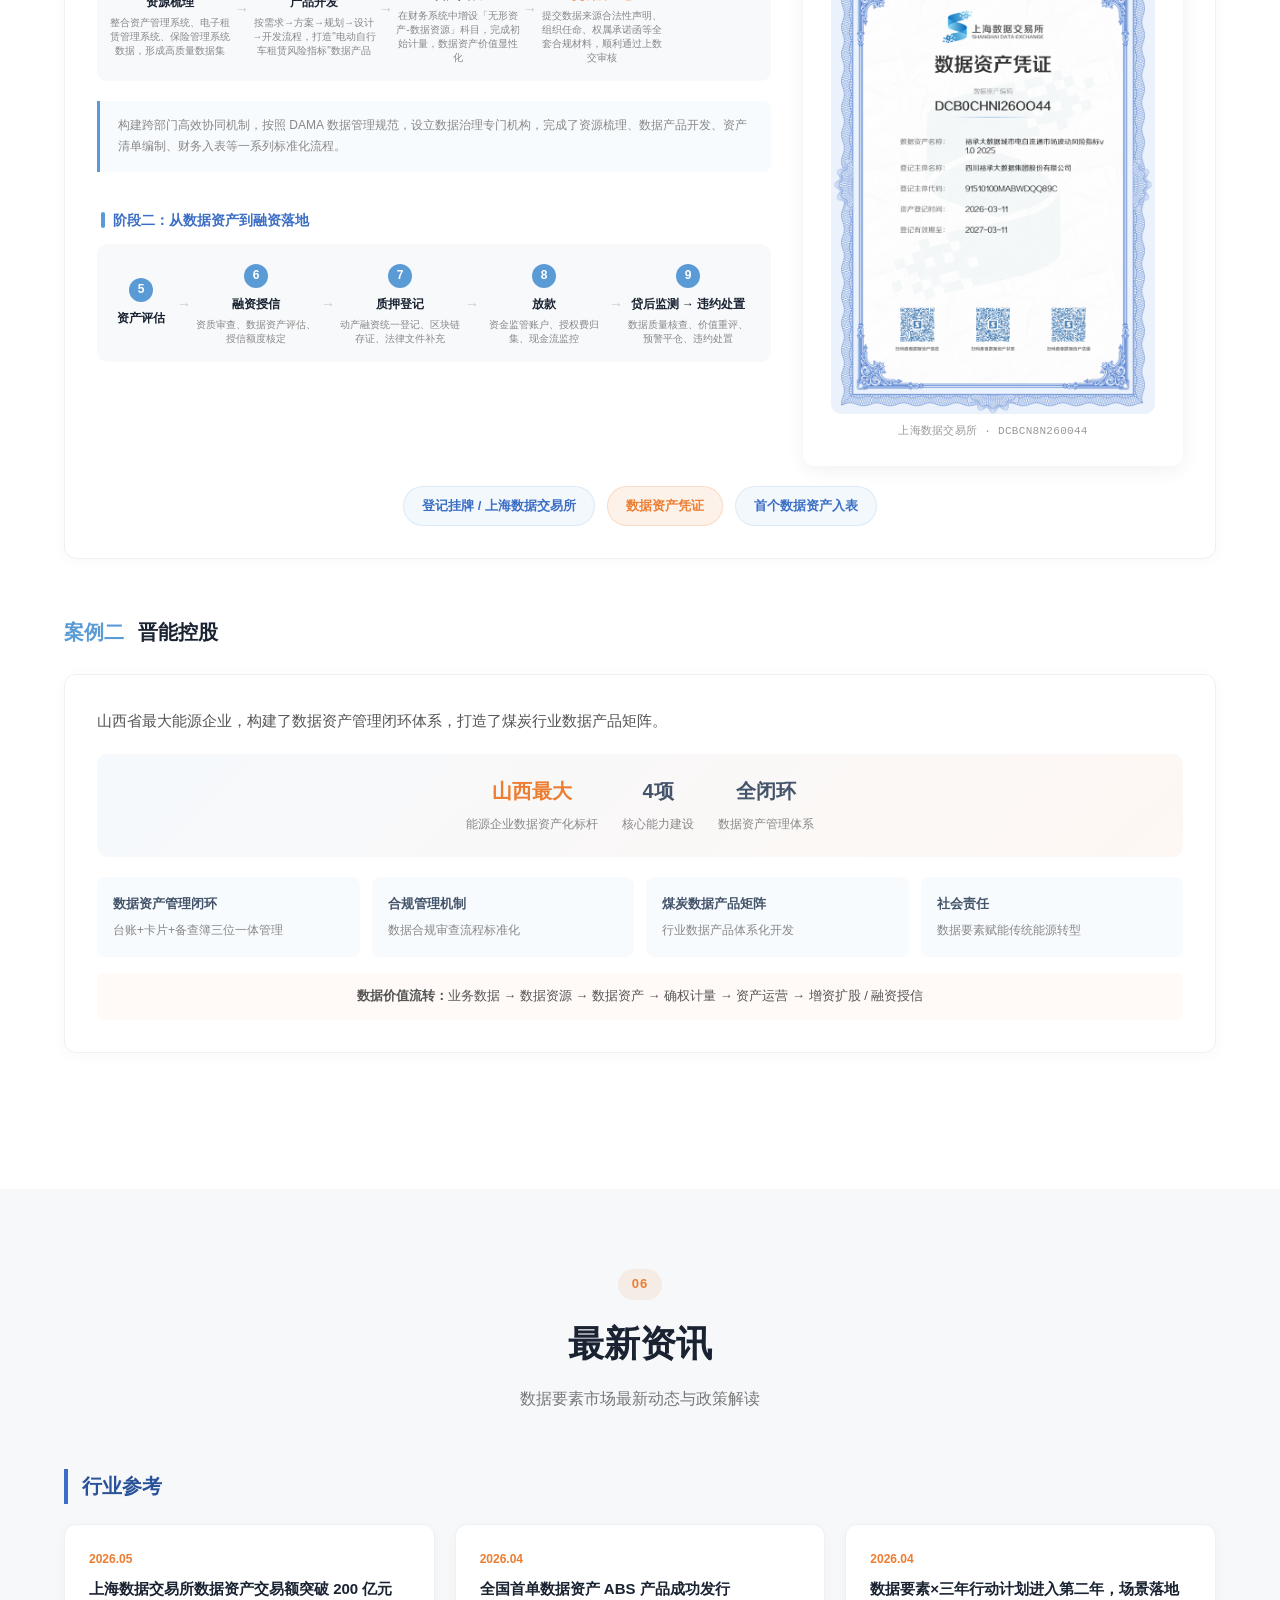
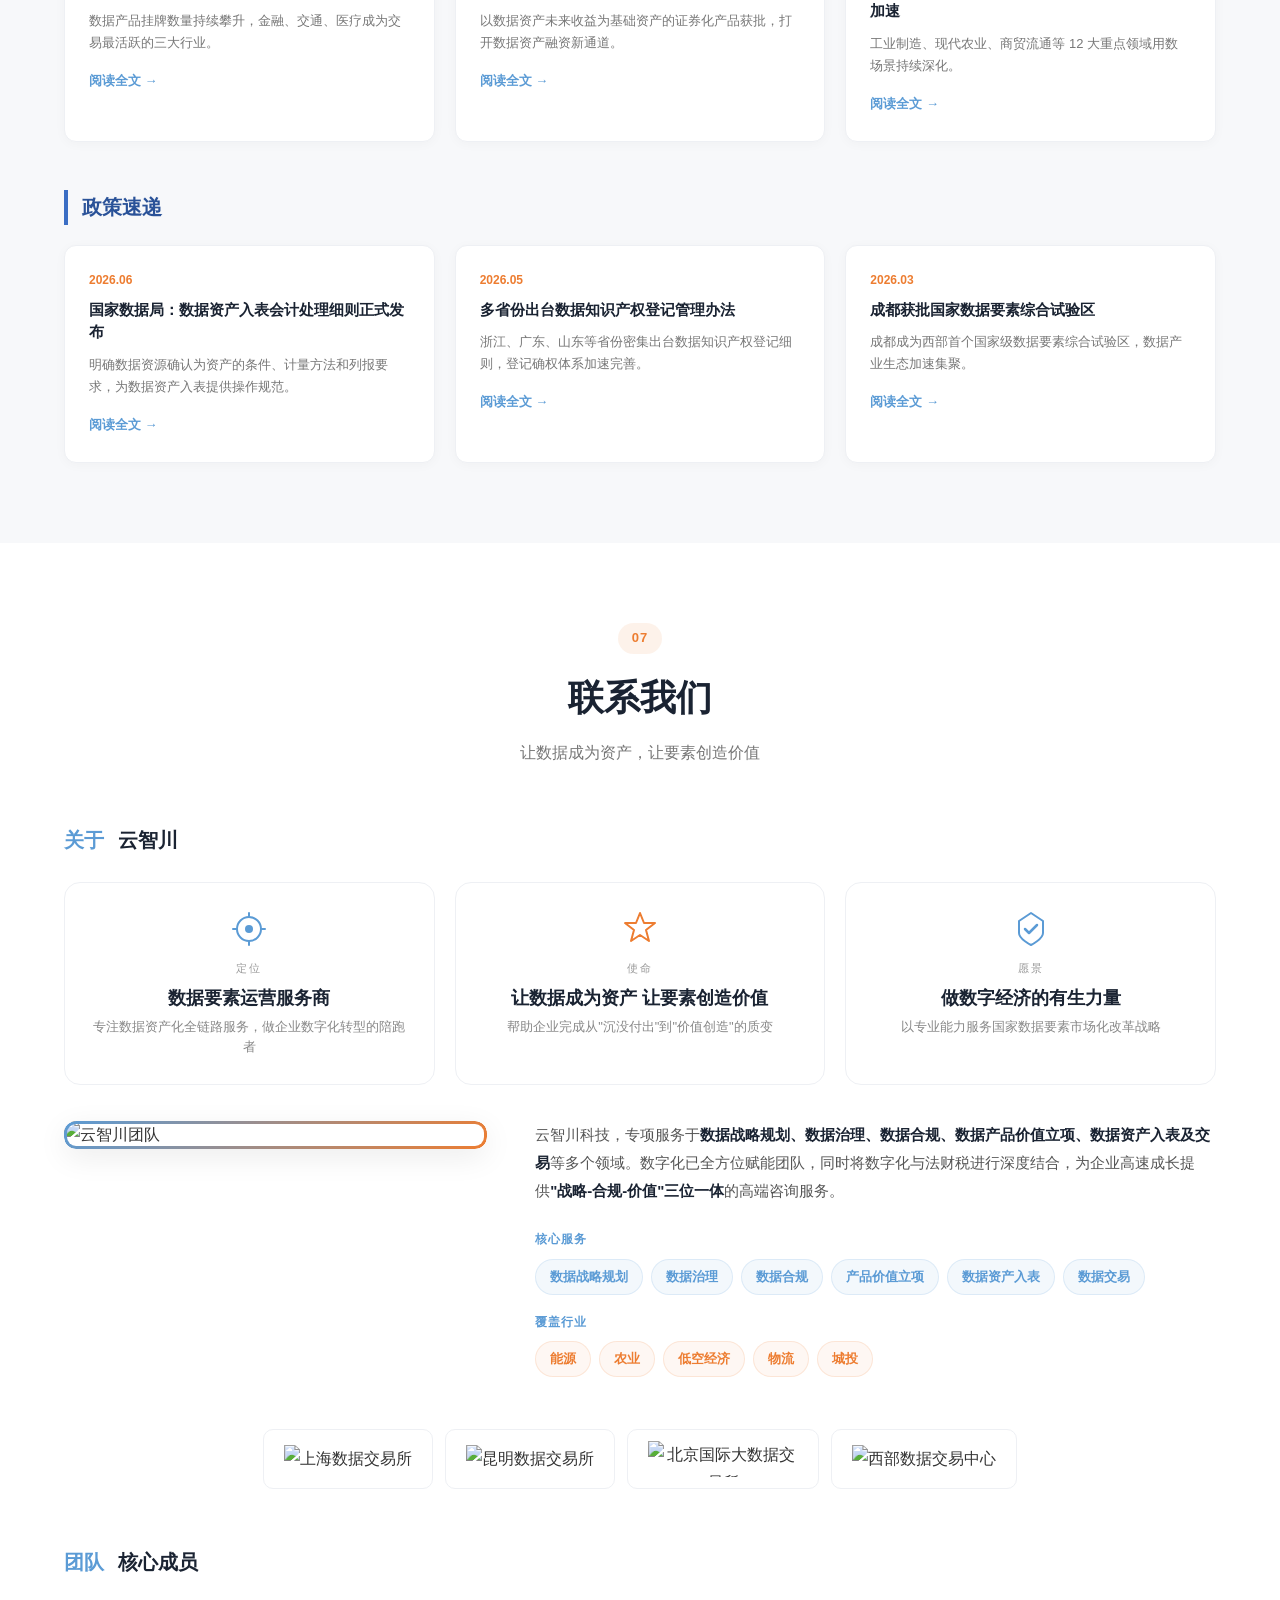
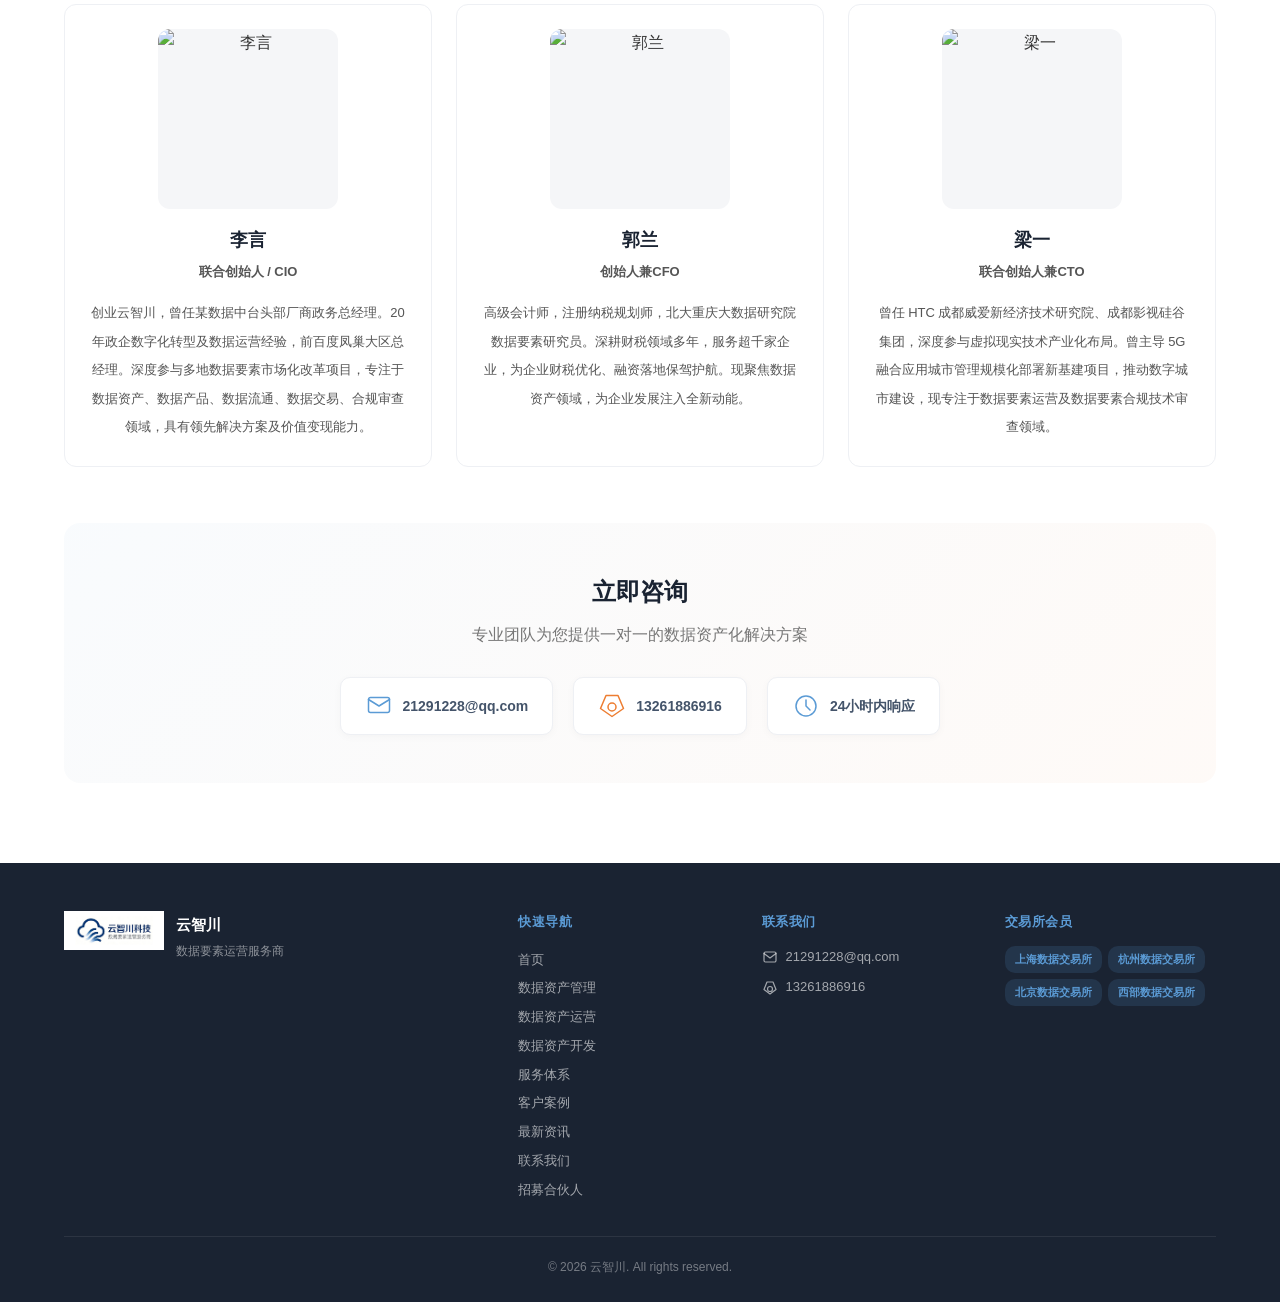
==== commit 251b1435: "更新联系方式" ====
--- a/index.html
+++ b/index.html
@@ -938,13 +938,13 @@
         <h3>立即咨询</h3>
         <p>专业团队为您提供一对一的数据资产化解决方案</p>
         <div class="contact-methods">
-          <a href="mailto:contact@cloudlink.com" class="contact-method-card">
+          <a href="mailto:21291228@qq.com" class="contact-method-card">
             <svg width="28" height="28" viewBox="0 0 28 28" fill="none"><path d="M3.5 7.5A2 2 0 015.5 5.5h17a2 2 0 012 2v11a2 2 0 01-2 2h-17a2 2 0 01-2-2v-11z" stroke="#5B9BD5" stroke-width="1.5"/><path d="M3.5 7.5L14 14l10.5-6.5" stroke="#5B9BD5" stroke-width="1.5" stroke-linecap="round" stroke-linejoin="round"/></svg>
-            <span>contact@cloudlink.com</span>
+            <span>21291228@qq.com</span>
           </a>
-          <a href="tel:02885258888" class="contact-method-card">
+          <a href="tel:13261886916" class="contact-method-card">
             <svg width="28" height="28" viewBox="0 0 28 28" fill="none"><path d="M8 3.5h12l5.5 13L14 24.5 2.5 16.5 8 3.5z" stroke="#ED7D31" stroke-width="1.5" stroke-linejoin="round"/><circle cx="14" cy="15" r="4" stroke="#ED7D31" stroke-width="1.5"/></svg>
-            <span>028-8525 8888</span>
+            <span>13261886916</span>
           </a>
           <div class="contact-method-card">
             <svg width="28" height="28" viewBox="0 0 28 28" fill="none"><circle cx="14" cy="14" r="10" stroke="#5B9BD5" stroke-width="1.5"/><path d="M14 8v6l4 4" stroke="#5B9BD5" stroke-width="1.5" stroke-linecap="round"/></svg>
@@ -982,8 +982,8 @@
       </div>
       <div class="footer-contact-col">
         <h4>联系我们</h4>
-        <div class="footer-contact-item"><svg width="16" height="16" viewBox="0 0 16 16" fill="none"><path d="M2 4.5A1.5 1.5 0 013.5 3h9A1.5 1.5 0 0114 4.5v7a1.5 1.5 0 01-1.5 1.5h-9A1.5 1.5 0 012 11.5v-7z" stroke="currentColor" stroke-width="1.2"/><path d="M2 4.5L8 9l6-4.5" stroke="currentColor" stroke-width="1.2" stroke-linecap="round" stroke-linejoin="round"/></svg><span>contact@cloudlink.com</span></div>
-        <div class="footer-contact-item"><svg width="16" height="16" viewBox="0 0 16 16" fill="none"><path d="M5 2h6l3 7.5L8 14l-6-4.5 3-7.5z" stroke="currentColor" stroke-width="1.2" stroke-linejoin="round"/><circle cx="8" cy="9" r="2.5" stroke="currentColor" stroke-width="1.2"/></svg><span>028-8525 8888</span></div>
+        <div class="footer-contact-item"><svg width="16" height="16" viewBox="0 0 16 16" fill="none"><path d="M2 4.5A1.5 1.5 0 013.5 3h9A1.5 1.5 0 0114 4.5v7a1.5 1.5 0 01-1.5 1.5h-9A1.5 1.5 0 012 11.5v-7z" stroke="currentColor" stroke-width="1.2"/><path d="M2 4.5L8 9l6-4.5" stroke="currentColor" stroke-width="1.2" stroke-linecap="round" stroke-linejoin="round"/></svg><span>21291228@qq.com</span></div>
+        <div class="footer-contact-item"><svg width="16" height="16" viewBox="0 0 16 16" fill="none"><path d="M5 2h6l3 7.5L8 14l-6-4.5 3-7.5z" stroke="currentColor" stroke-width="1.2" stroke-linejoin="round"/><circle cx="8" cy="9" r="2.5" stroke="currentColor" stroke-width="1.2"/></svg><span>13261886916</span></div>
       </div>
       <div class="footer-badges-col">
         <h4>交易所会员</h4>
